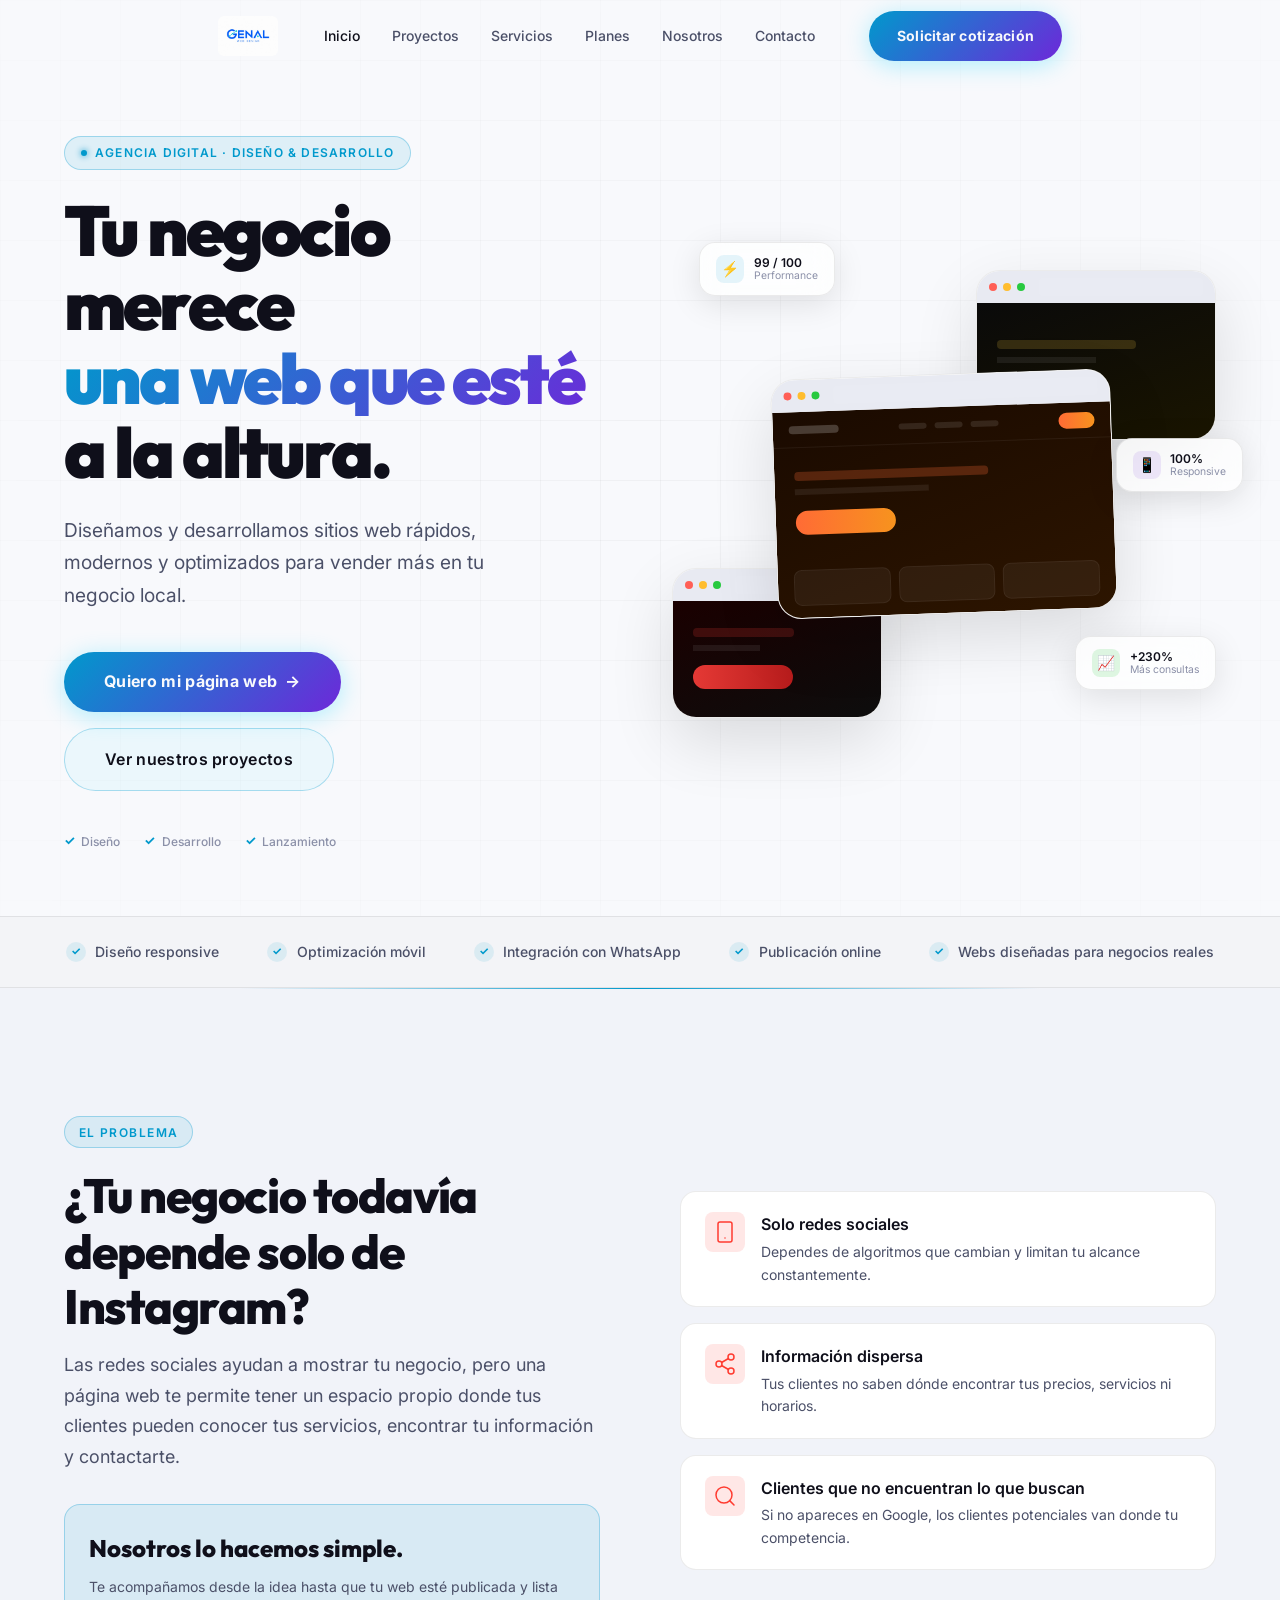
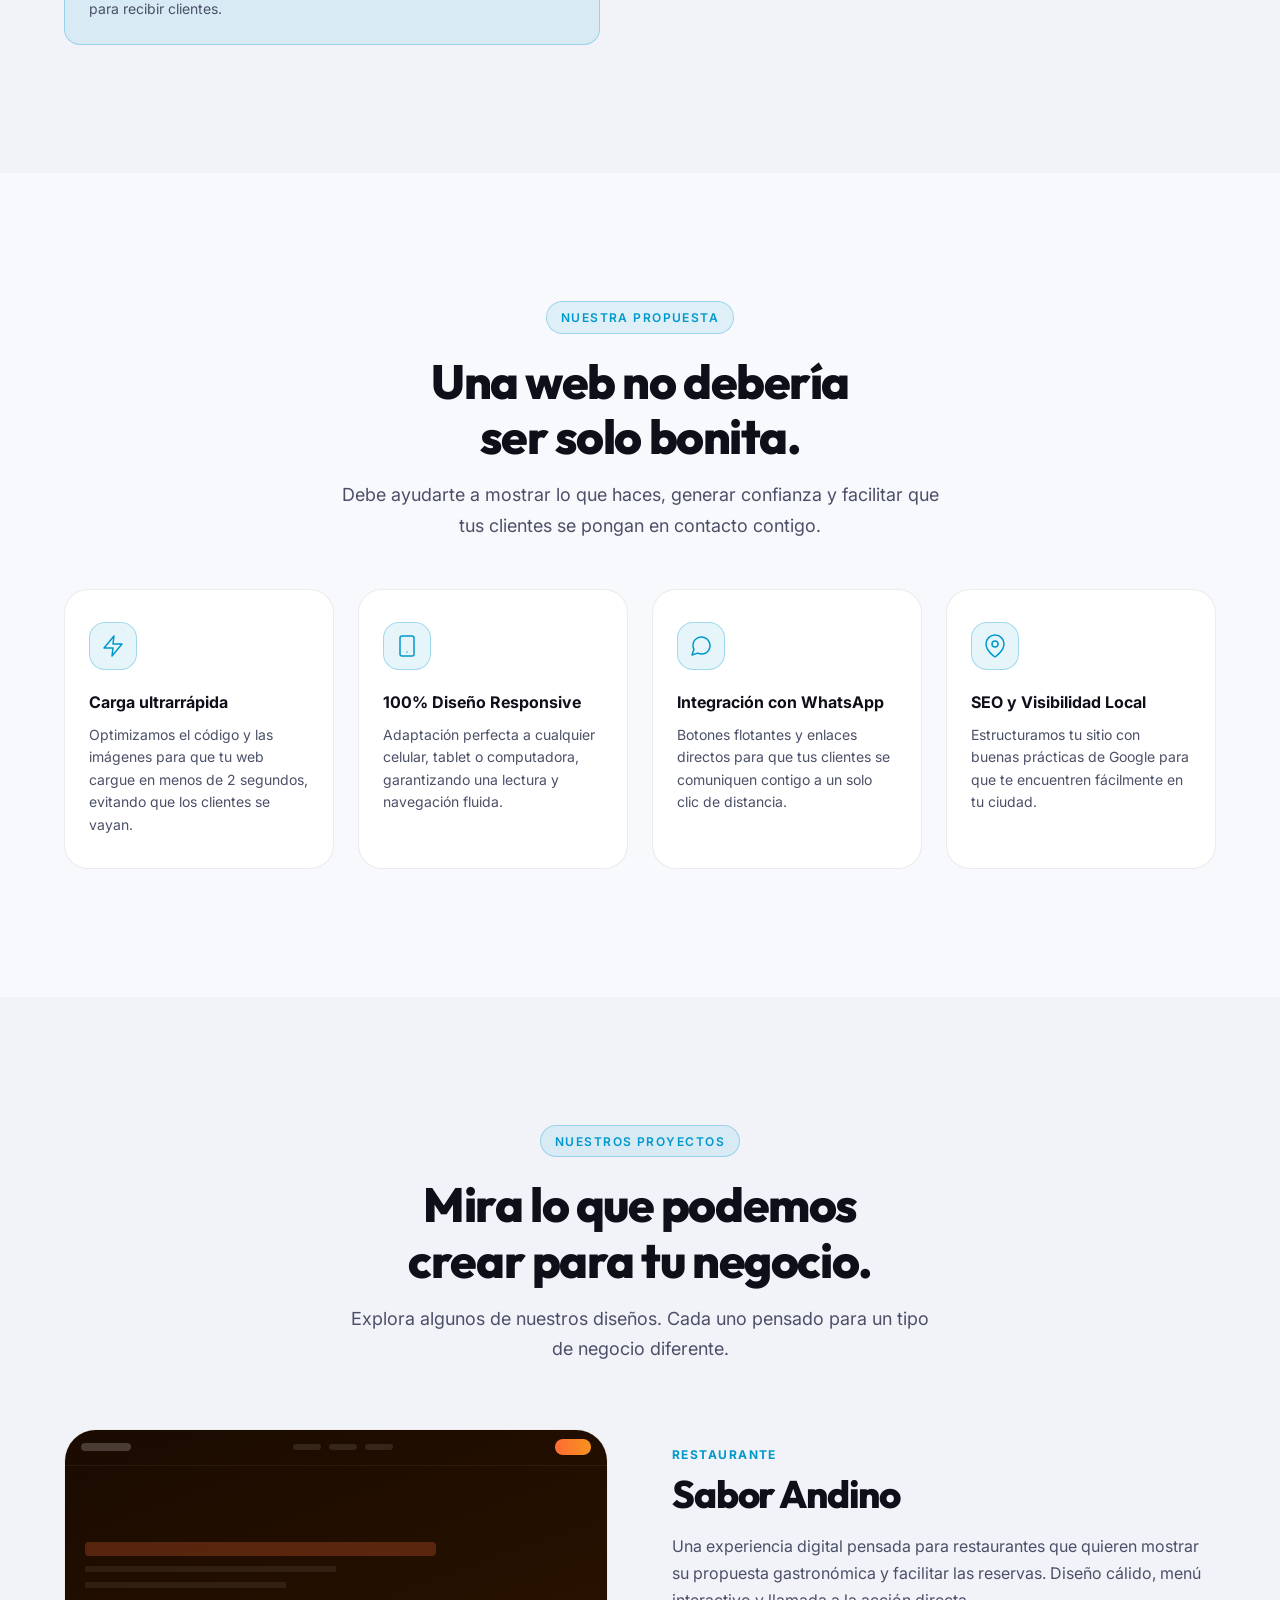
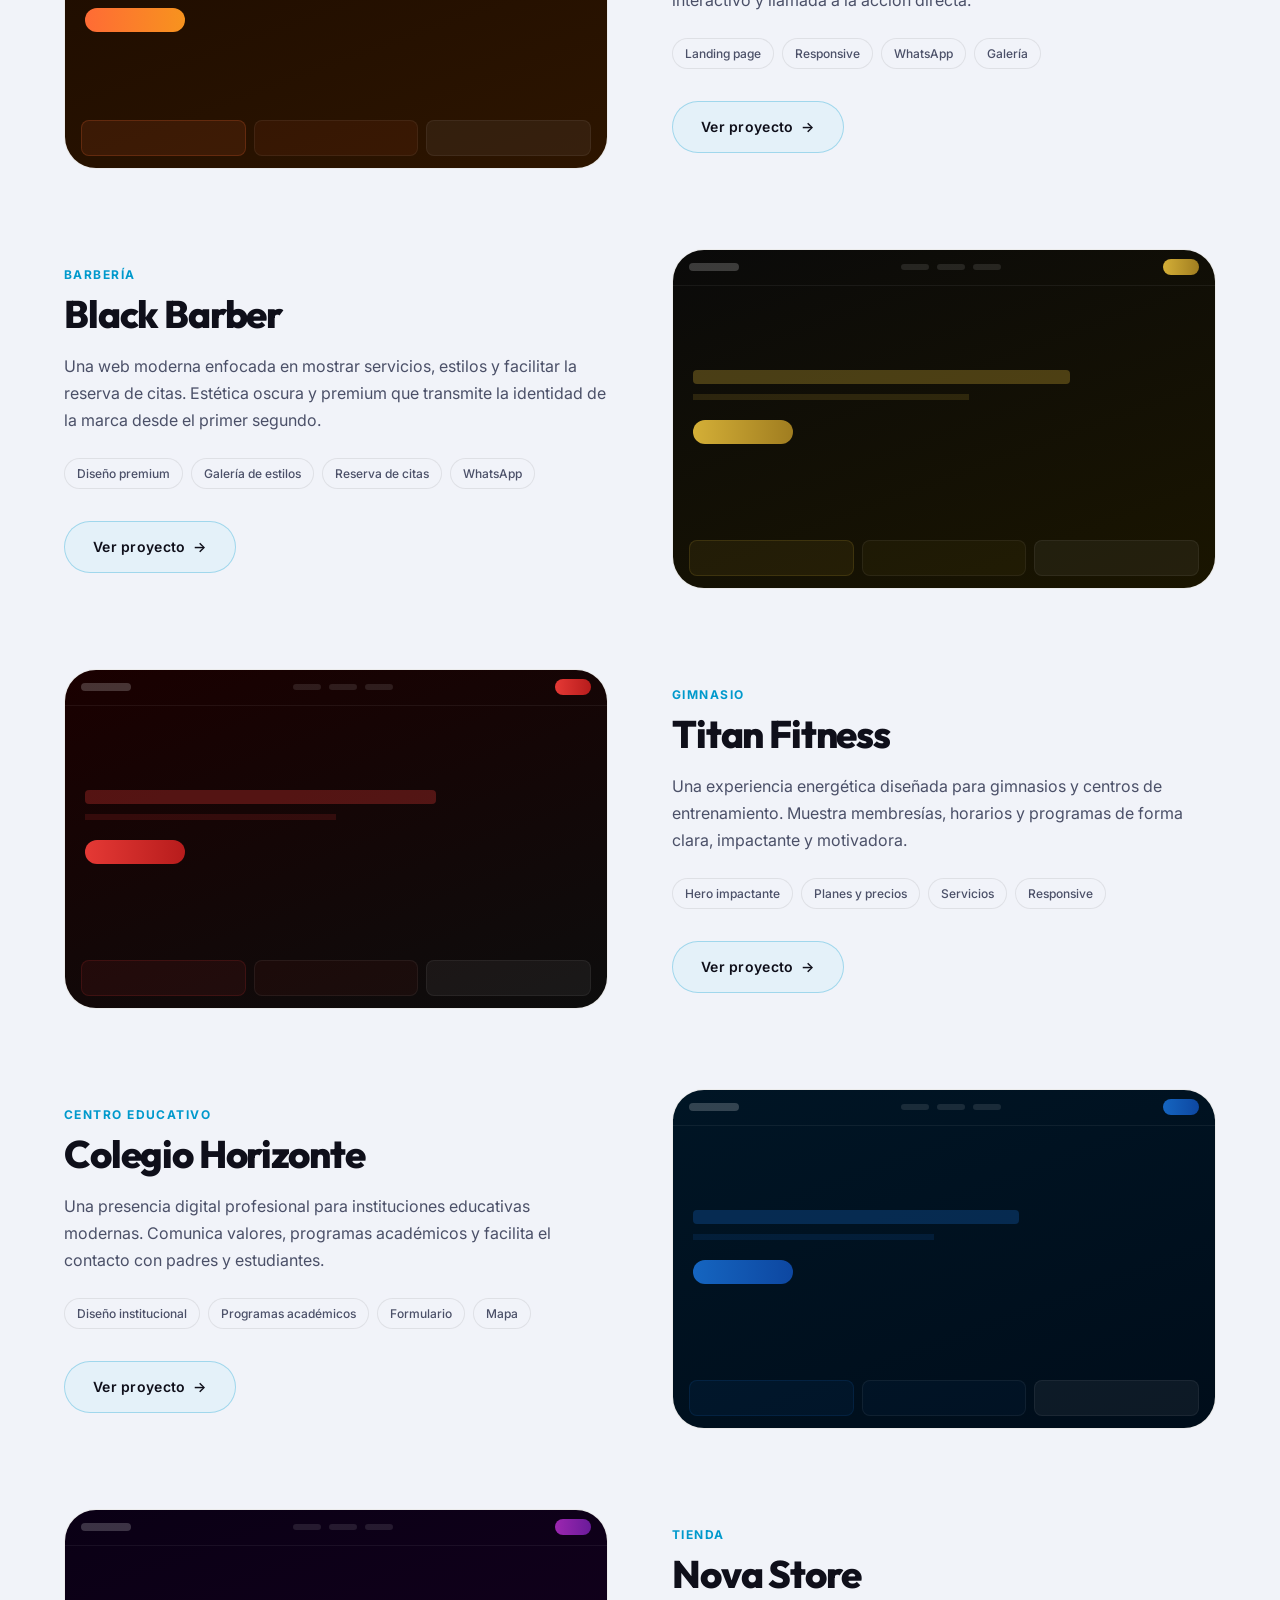
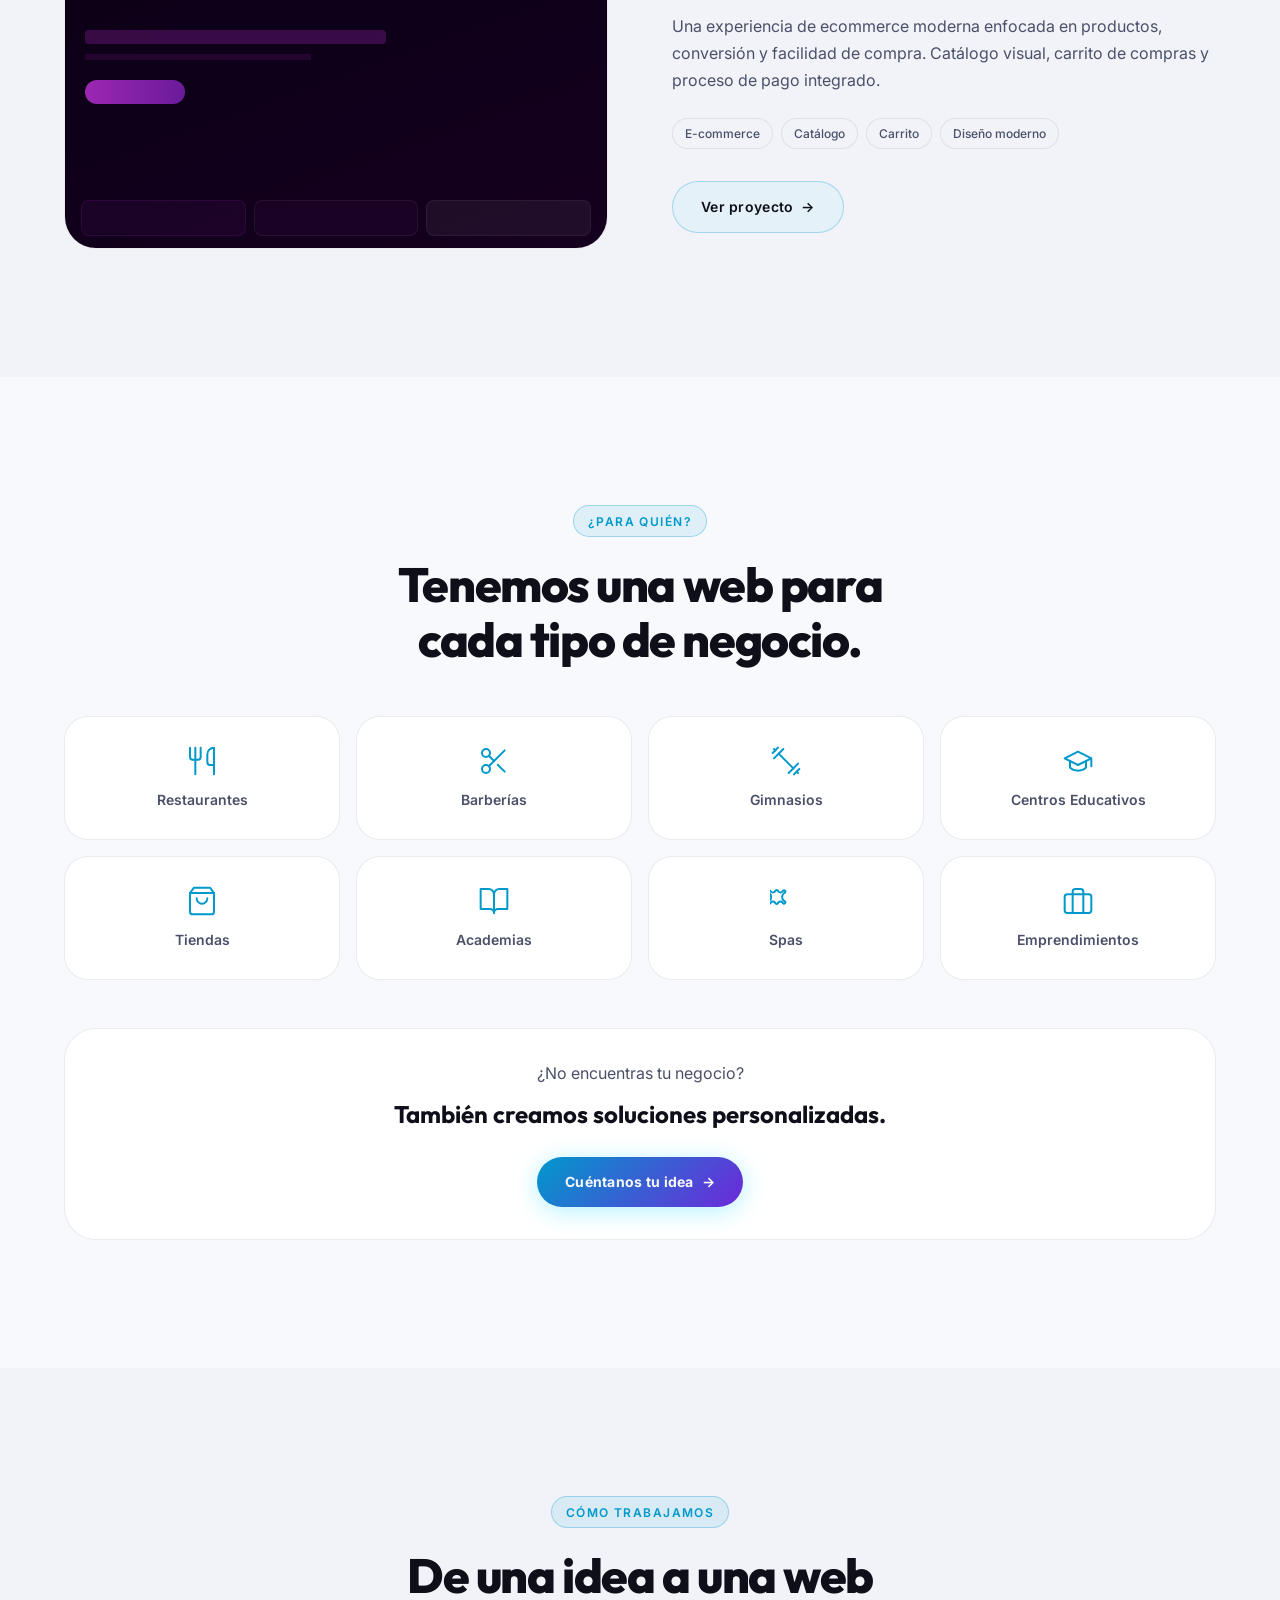
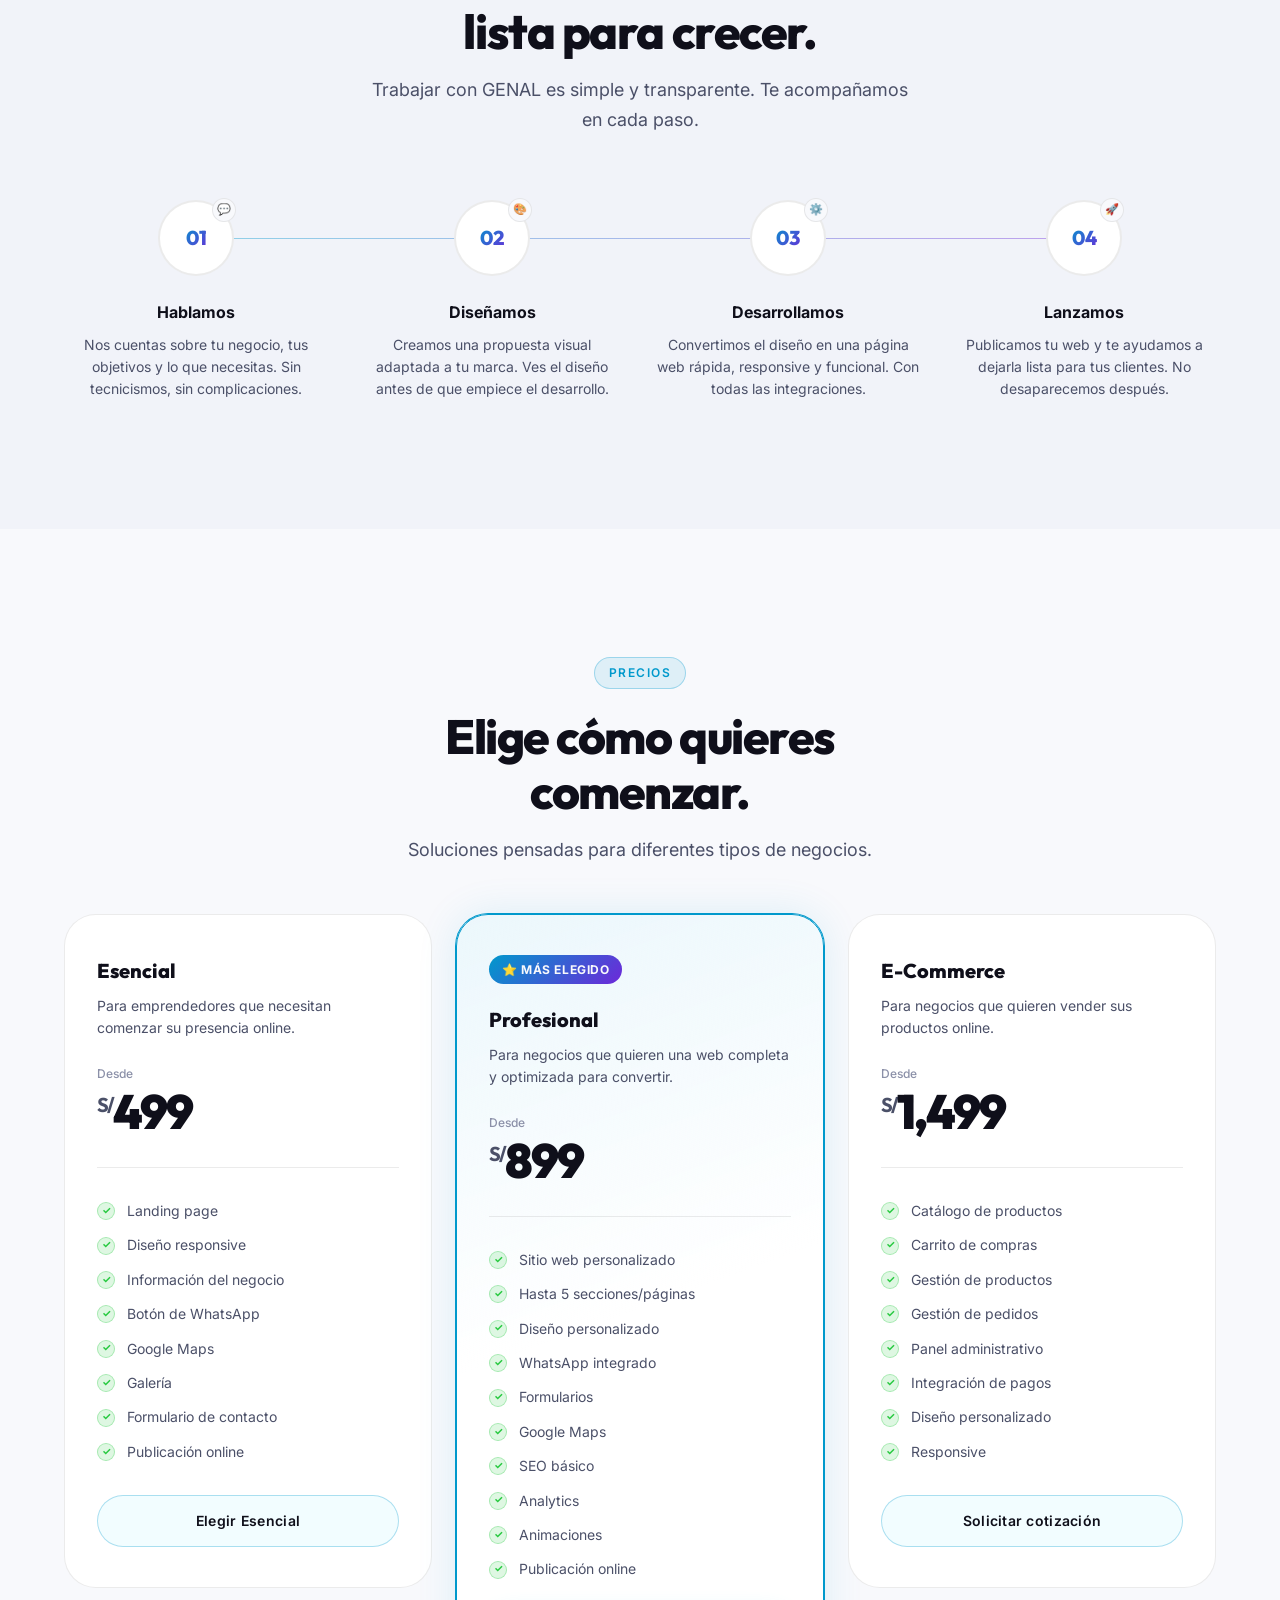
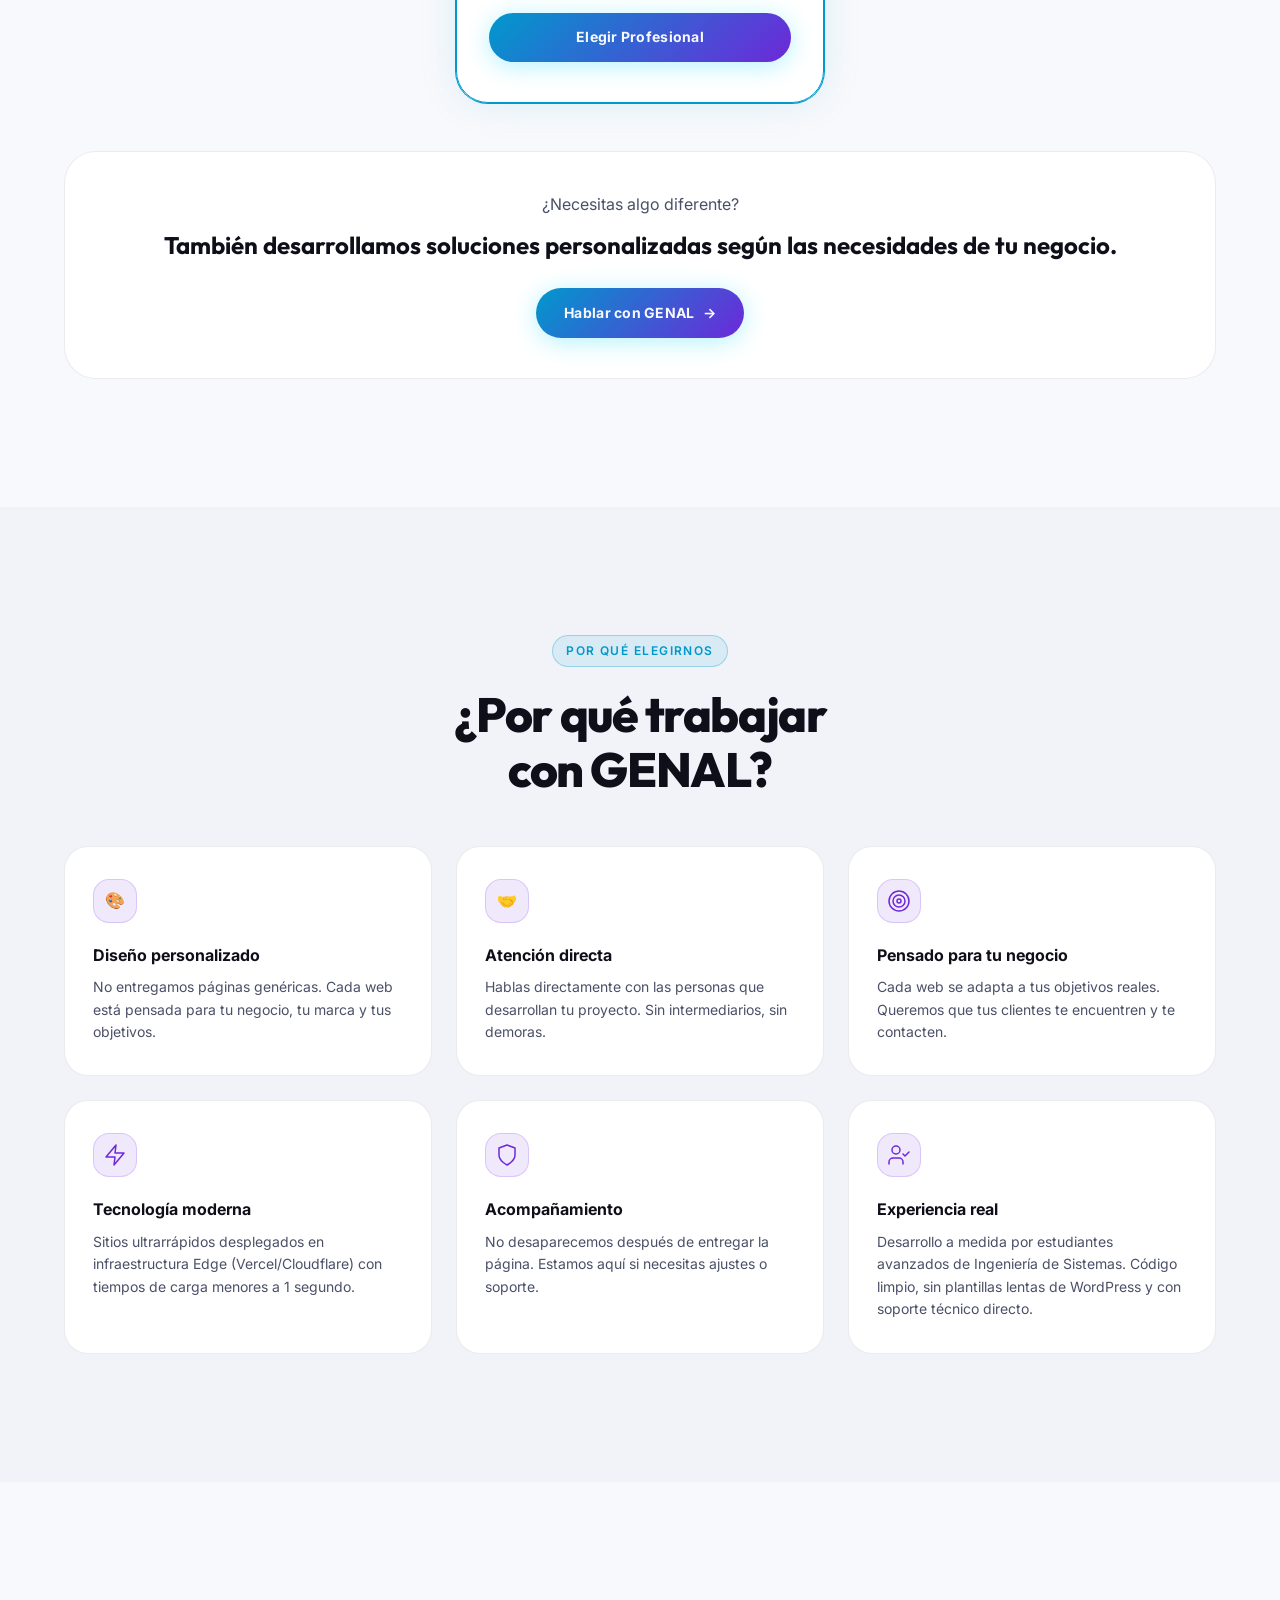
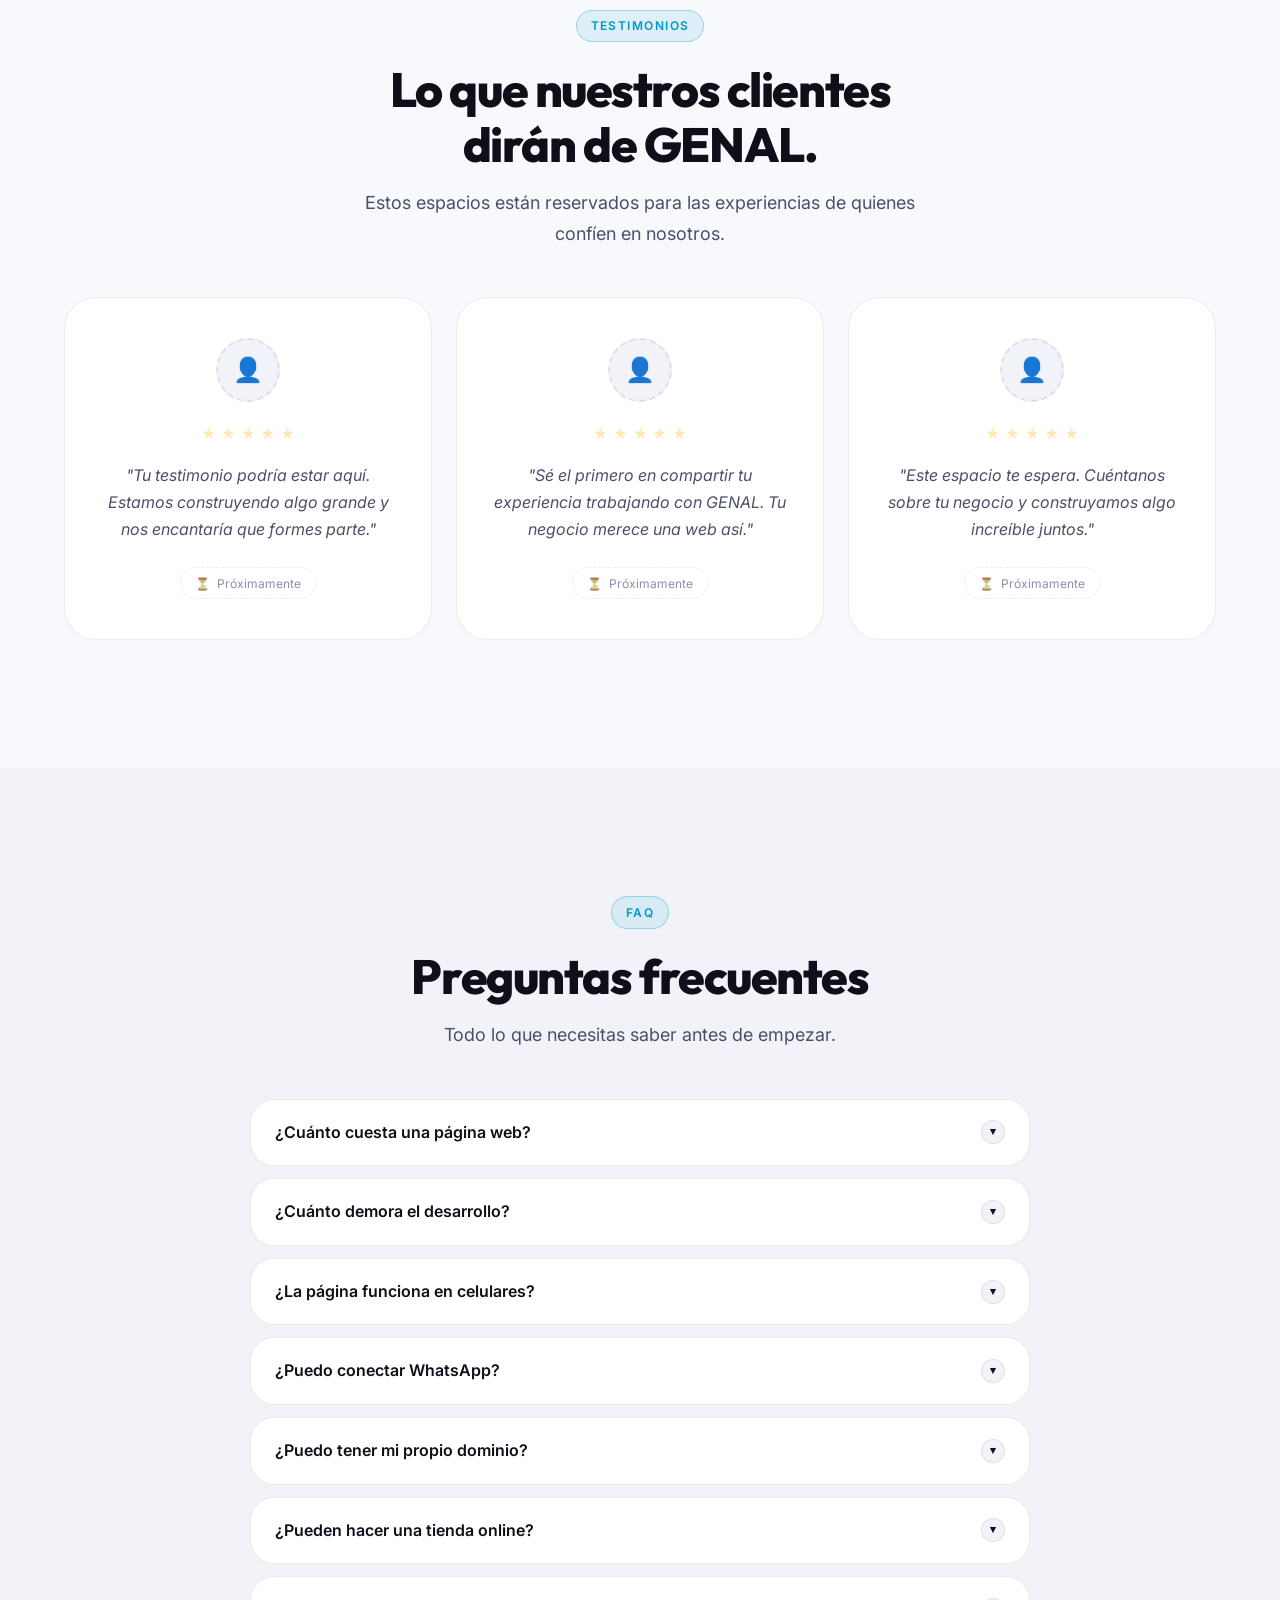
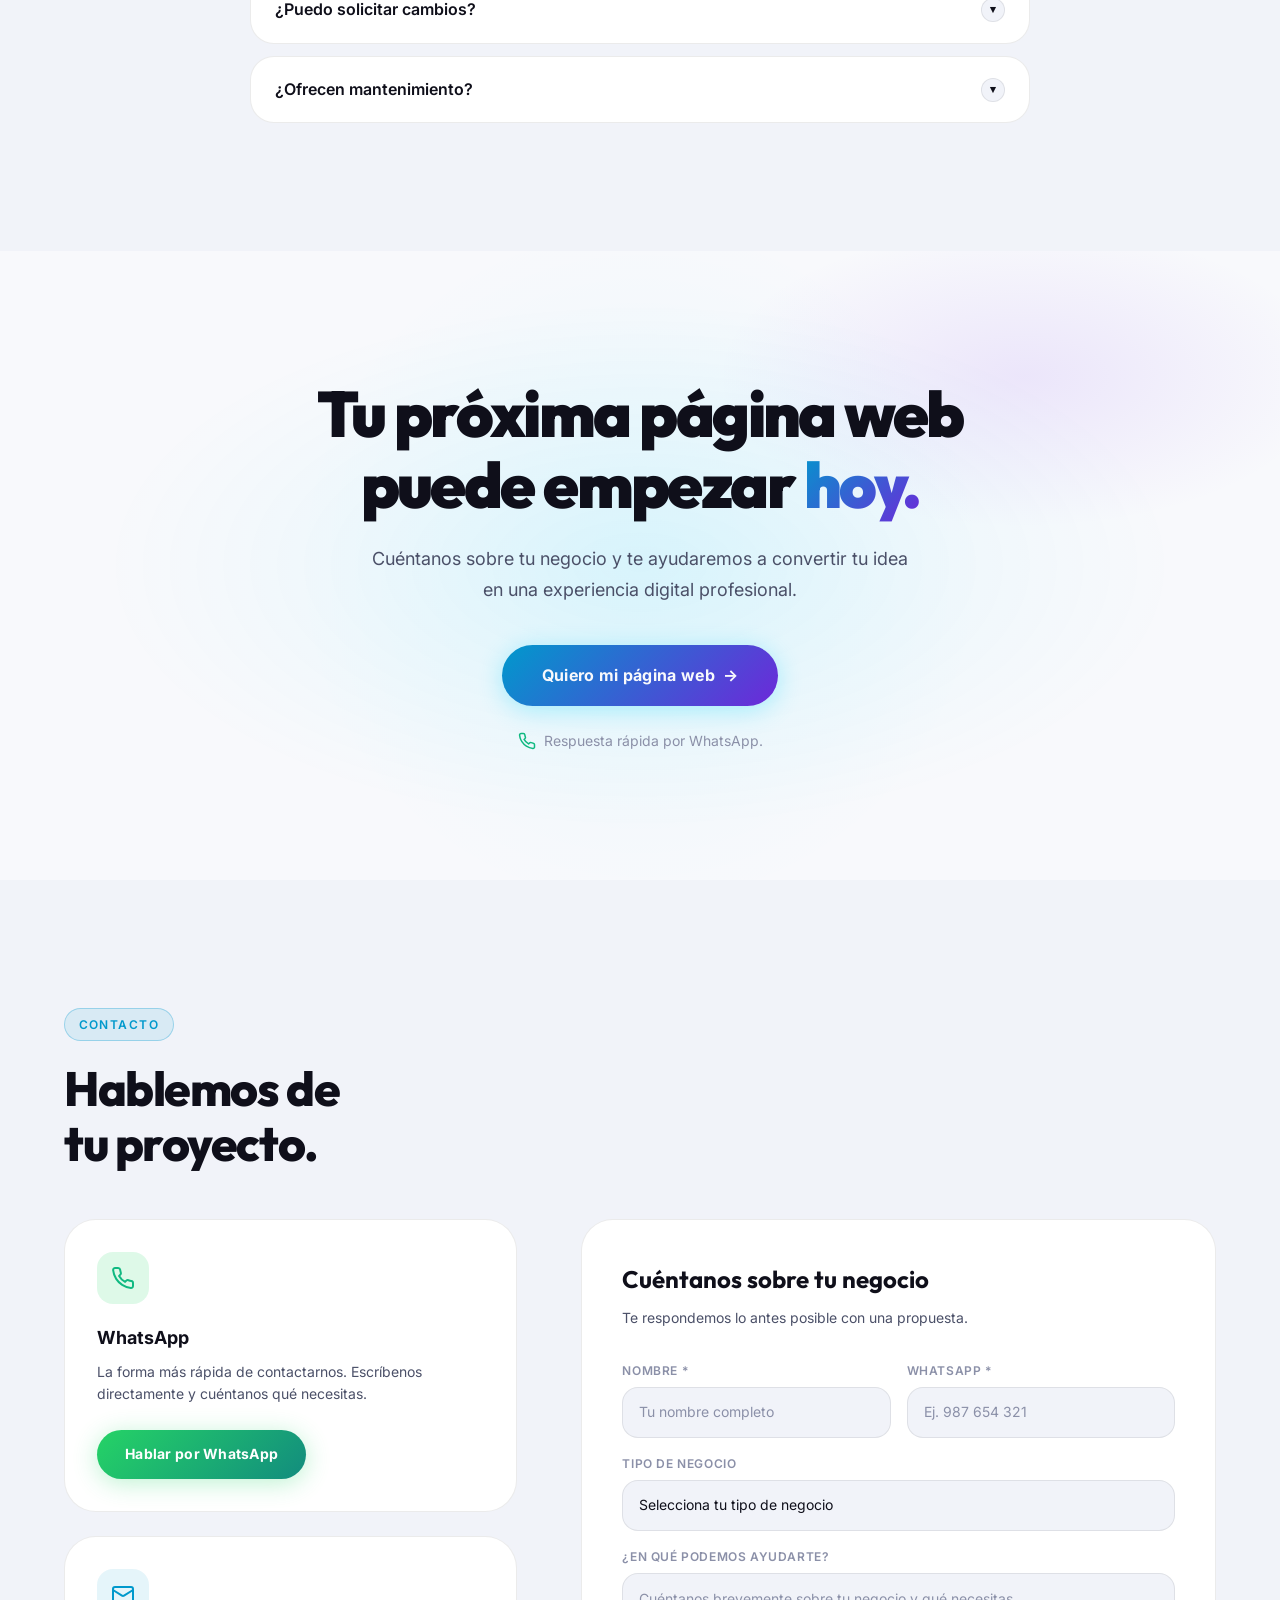
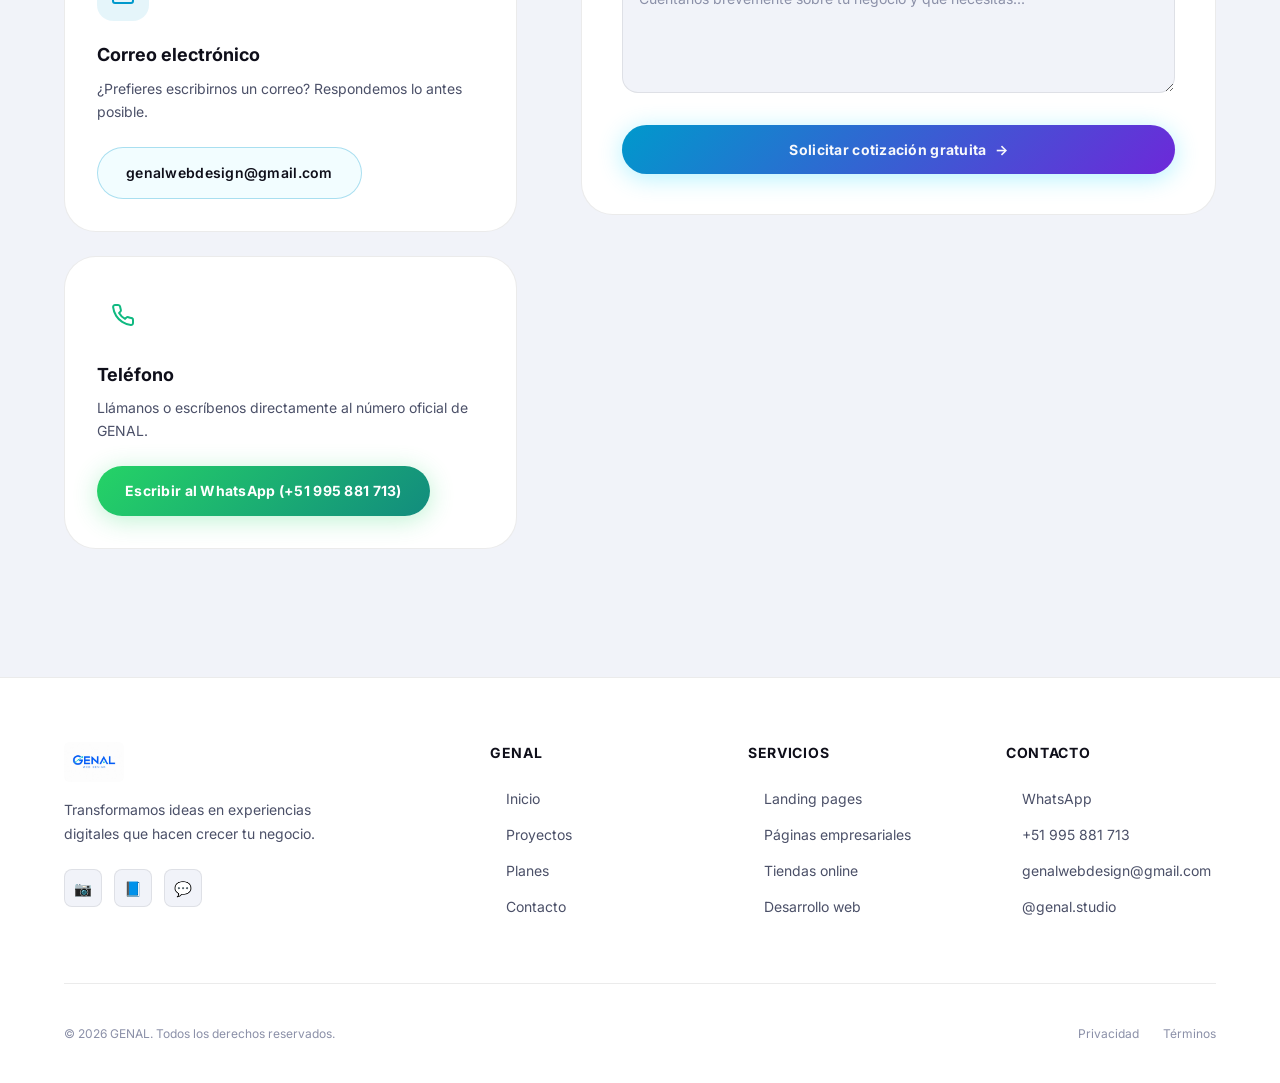
==== index.html @ a48de135 "refactor(ui/ux): replace emojis with svg icons, optimize conversion form and humanize agency copy" ====
<!DOCTYPE html>
<html lang="es">

<head>
  <meta charset="UTF-8" />
  <meta name="viewport" content="width=device-width, initial-scale=1.0" />

  <!-- SEO -->
  <title>GENAL — Páginas web modernas para negocios</title>
  <meta name="description"
    content="En GENAL creamos páginas web modernas, rápidas y profesionales para negocios, emprendimientos y empresas. Diseño • Desarrollo • Lanzamiento." />
  <meta name="keywords"
    content="páginas web, diseño web, desarrollo web, agencia digital, landing page, tienda online, Peru, GENAL" />
  <meta name="author" content="GENAL Studio" />
  <meta name="robots" content="index, follow" />

  <!-- Open Graph -->
  <meta property="og:type" content="website" />
  <meta property="og:url" content="https://genal.studio" />
  <meta property="og:title" content="GENAL — Páginas web modernas para negocios" />
  <meta property="og:description"
    content="En GENAL creamos páginas web modernas, rápidas y profesionales para negocios, emprendimientos y empresas." />
  <meta property="og:site_name" content="GENAL Studio" />

  <!-- Twitter Card -->
  <meta name="twitter:card" content="summary_large_image" />
  <meta name="twitter:title" content="GENAL — Páginas web modernas para negocios" />
  <meta name="twitter:description" content="Creamos páginas web modernas, rápidas y profesionales para negocios." />

  <!-- Canonical -->
  <link rel="canonical" href="https://genal.studio" />

  <!-- Favicon placeholder -->
  <link rel="icon" type="image/svg+xml"
    href="data:image/svg+xml,<svg xmlns='http://www.w3.org/2000/svg' viewBox='0 0 32 32'><rect width='32' height='32' rx='8' fill='%2300D4FF'/><text x='50%25' y='50%25' dominant-baseline='central' text-anchor='middle' font-family='system-ui' font-weight='900' font-size='18' fill='%2308080E'>G</text></svg>" />

  <!-- Preconnect Fonts -->
  <link rel="preconnect" href="https://fonts.googleapis.com" />
  <link rel="preconnect" href="https://fonts.gstatic.com" crossorigin />
  <link
    href="https://fonts.googleapis.com/css2?family=Inter:wght@300;400;500;600;700;800;900&family=Outfit:wght@300;400;500;600;700;800;900&display=swap"
    rel="stylesheet" />

  <link rel="stylesheet" href="styles.css" />
</head>

<body>

  <!-- ═══════════════════════════════════════════════════════════
     NAVBAR
════════════════════════════════════════════════════════════ -->
  <header>
    <nav class="navbar" id="navbar" role="navigation" aria-label="Navegación principal">
      <div class="container">
        <div class="navbar-inner">

          <!-- Logo -->
          <a href="#inicio" class="navbar-logo" aria-label="GENAL — Inicio" id="nav-logo">
            <img src="logoGENAL.jfif" alt="GENAL" class="logo-img" />
          </a>

          <!-- Desktop Nav -->
          <ul class="navbar-nav" role="list">
            <li><a href="#inicio" class="nav-link" id="nav-inicio">Inicio</a></li>
            <li><a href="#proyectos" class="nav-link" id="nav-proyectos">Proyectos</a></li>
            <li><a href="#servicios" class="nav-link" id="nav-servicios">Servicios</a></li>
            <li><a href="#planes" class="nav-link" id="nav-planes">Planes</a></li>
            <li><a href="#nosotros" class="nav-link" id="nav-nosotros">Nosotros</a></li>
            <li><a href="#contacto" class="nav-link" id="nav-contacto">Contacto</a></li>
          </ul>

          <!-- Desktop CTA -->
          <a href="https://wa.me/51995881713?text=Hola%20GENAL%2C%20estoy%20interesado%20en%20crear%20una%20p%C3%A1gina%20web%20para%20mi%20negocio."
            class="btn btn-primary navbar-cta" id="nav-cta" target="_blank" rel="noopener noreferrer"
            aria-label="Solicitar cotización por WhatsApp">
            Solicitar cotización
          </a>

          <!-- Hamburger -->
          <button class="hamburger" id="hamburger" aria-label="Abrir menú" aria-expanded="false"
            aria-controls="mobile-menu">
            <span></span>
            <span></span>
            <span></span>
          </button>

        </div>
      </div>
    </nav>

    <!-- Mobile Menu -->
    <div class="mobile-menu" id="mobile-menu" role="menu" aria-label="Menú móvil">
      <a href="#inicio" class="nav-link" role="menuitem" id="m-inicio">Inicio</a>
      <a href="#proyectos" class="nav-link" role="menuitem" id="m-proyectos">Proyectos</a>
      <a href="#servicios" class="nav-link" role="menuitem" id="m-servicios">Servicios</a>
      <a href="#planes" class="nav-link" role="menuitem" id="m-planes">Planes</a>
      <a href="#nosotros" class="nav-link" role="menuitem" id="m-nosotros">Nosotros</a>
      <a href="#contacto" class="nav-link" role="menuitem" id="m-contacto">Contacto</a>
      <a href="https://wa.me/51995881713?text=Hola%20GENAL%2C%20estoy%20interesado%20en%20crear%20una%20p%C3%A1gina%20web%20para%20mi%20negocio."
        class="btn btn-primary" id="m-cta" target="_blank" rel="noopener noreferrer">
        Solicitar cotización
      </a>
    </div>
  </header>

  <main>

    <!-- ═══════════════════════════════════════════════════════════
     HERO
════════════════════════════════════════════════════════════ -->
    <section class="hero" id="inicio" aria-label="Sección principal">

      <!-- Background elements -->
      <div class="hero-bg" aria-hidden="true">
        <div class="hero-grid"></div>
      </div>

      <div class="container">
        <div class="hero-inner">

          <!-- Content -->
          <div class="hero-content">

            <div class="hero-badge reveal" aria-label="Agencia digital">
              <span class="hero-badge-dot" aria-hidden="true"></span>
              Agencia Digital · Diseño & Desarrollo
            </div>

            <h1 class="hero-title display-text reveal reveal-delay-1">
              Tu negocio merece
              <span class="line-accent text-gradient">una web que esté</span>
              a la altura.
            </h1>

            <p class="hero-subtitle reveal reveal-delay-2">
              Diseñamos y desarrollamos sitios web rápidos, modernos y optimizados para vender más en tu negocio local.
            </p>

            <div class="hero-ctas reveal reveal-delay-3">
              <a href="https://wa.me/51995881713?text=Hola%20GENAL%2C%20estoy%20interesado%20en%20crear%20una%20p%C3%A1gina%20web%20para%20mi%20negocio."
                class="btn btn-primary btn-lg" id="hero-cta-primary" target="_blank" rel="noopener noreferrer"
                aria-label="Quiero mi página web — WhatsApp">
                Quiero mi página web <span class="btn-icon" aria-hidden="true">→</span>
              </a>
              <a href="#proyectos" class="btn btn-outline btn-lg" id="hero-cta-secondary">
                Ver nuestros proyectos
              </a>
            </div>

            <div class="hero-features reveal reveal-delay-4" aria-label="Características">
              <span class="hero-feature"><span class="check" aria-hidden="true">✓</span> Diseño</span>
              <span class="hero-feature"><span class="check" aria-hidden="true">✓</span> Desarrollo</span>
              <span class="hero-feature"><span class="check" aria-hidden="true">✓</span> Lanzamiento</span>
            </div>

          </div>

          <!-- Visual -->
          <div class="hero-visual reveal reveal-delay-2" aria-hidden="true">
            <div class="hero-mockup-scene">

              <!-- Main browser mockup -->
              <div class="mockup-card mockup-main">
                <div class="mockup-browser-bar">
                  <span class="mockup-dot"></span>
                  <span class="mockup-dot"></span>
                  <span class="mockup-dot"></span>
                  <div class="mockup-url-bar"></div>
                </div>
                <div class="mockup-content">
                  <div class="screen-inner screen-restaurante" style="height:100%">
                    <div class="screen-nav-block">
                      <div class="sn-logo"></div>
                      <div class="sn-links">
                        <div class="sn-link"></div>
                        <div class="sn-link"></div>
                        <div class="sn-link"></div>
                      </div>
                      <div class="sn-btn"></div>
                    </div>
                    <div class="screen-hero-block">
                      <div class="sh-line" style="width:65%"></div>
                      <div class="sh-line-sm" style="width:45%"></div>
                      <div class="sh-btn screen-restaurante" style="margin-top:8px"></div>
                    </div>
                    <div class="screen-bottom-block">
                      <div class="sb-card"></div>
                      <div class="sb-card"></div>
                      <div class="sb-card"></div>
                    </div>
                  </div>
                </div>
              </div>

              <!-- Secondary mockup — Barberia -->
              <div class="mockup-card mockup-secondary">
                <div class="mockup-browser-bar">
                  <span class="mockup-dot"></span>
                  <span class="mockup-dot"></span>
                  <span class="mockup-dot"></span>
                  <div class="mockup-url-bar"></div>
                </div>
                <div class="mockup-content">
                  <div class="screen-inner screen-barberia" style="height:100%">
                    <div class="screen-hero-block">
                      <div class="sh-line screen-barberia" style="width:70%"></div>
                      <div class="sh-line-sm" style="width:50%"></div>
                      <div class="sh-btn screen-barberia" style="margin-top:6px"></div>
                    </div>
                  </div>
                </div>
              </div>

              <!-- Tertiary mockup — Gimnasio -->
              <div class="mockup-card mockup-tertiary">
                <div class="mockup-browser-bar">
                  <span class="mockup-dot"></span>
                  <span class="mockup-dot"></span>
                  <span class="mockup-dot"></span>
                  <div class="mockup-url-bar"></div>
                </div>
                <div class="mockup-content">
                  <div class="screen-inner screen-gimnasio" style="height:100%">
                    <div class="screen-hero-block">
                      <div class="sh-line screen-gimnasio" style="width:60%"></div>
                      <div class="sh-line-sm" style="width:40%"></div>
                      <div class="sh-btn screen-gimnasio" style="margin-top:6px"></div>
                    </div>
                  </div>
                </div>
              </div>

              <!-- Floating stat cards -->
              <div class="stat-card stat-card-1">
                <div class="stat-icon cyan" aria-hidden="true">⚡</div>
                <div>
                  <div class="stat-value">99 / 100</div>
                  <div class="stat-label">Performance</div>
                </div>
              </div>

              <div class="stat-card stat-card-2">
                <div class="stat-icon green" aria-hidden="true">📈</div>
                <div>
                  <div class="stat-value">+230%</div>
                  <div class="stat-label">Más consultas</div>
                </div>
              </div>

              <div class="stat-card stat-card-3">
                <div class="stat-icon violet" aria-hidden="true">📱</div>
                <div>
                  <div class="stat-value">100%</div>
                  <div class="stat-label">Responsive</div>
                </div>
              </div>

            </div>
          </div>

        </div>
      </div>
    </section>

    <!-- ─── Trust Bar ──────────────────────────────────────────── -->
    <div class="trust-bar" aria-label="Características incluidas">
      <div class="container">
        <div class="trust-bar-inner">
          <div class="trust-item reveal">
            <div class="trust-check" aria-hidden="true">✓</div>
            Diseño responsive
          </div>
          <div class="trust-item reveal reveal-delay-1">
            <div class="trust-check" aria-hidden="true">✓</div>
            Optimización móvil
          </div>
          <div class="trust-item reveal reveal-delay-2">
            <div class="trust-check" aria-hidden="true">✓</div>
            Integración con WhatsApp
          </div>
          <div class="trust-item reveal reveal-delay-3">
            <div class="trust-check" aria-hidden="true">✓</div>
            Publicación online
          </div>
          <div class="trust-item reveal reveal-delay-4">
            <div class="trust-check" aria-hidden="true">✓</div>
            Webs diseñadas para negocios reales
          </div>
        </div>
      </div>
    </div>

    <!-- ═══════════════════════════════════════════════════════════
     PROBLEMA
════════════════════════════════════════════════════════════ -->
    <section class="problem-section section" id="problema" aria-labelledby="problem-title">
      <div class="container">
        <div class="problem-inner">

          <div class="problem-content">
            <div class="section-label reveal">El problema</div>
            <h2 class="section-title display-text reveal reveal-delay-1" id="problem-title">
              ¿Tu negocio todavía depende solo de Instagram?
            </h2>
            <p class="section-subtitle reveal reveal-delay-2">
              Las redes sociales ayudan a mostrar tu negocio, pero una página web te permite tener un espacio propio
              donde tus clientes pueden conocer tus servicios, encontrar tu información y contactarte.
            </p>

            <div class="solution-intro reveal reveal-delay-3" style="margin-top:2rem">
              <h3>Nosotros lo hacemos simple.</h3>
              <p>Te acompañamos desde la idea hasta que tu web esté publicada y lista para recibir clientes.</p>
            </div>
          </div>

          <div class="problem-cards">
            <div class="problem-card reveal">
              <div class="problem-icon" aria-hidden="true"><svg width="24" height="24" viewBox="0 0 24 24" fill="none" stroke="currentColor" stroke-width="1.5" stroke-linecap="round" stroke-linejoin="round"><rect x="5" y="2" width="14" height="20" rx="2" ry="2"></rect><line x1="12" y1="18" x2="12.01" y2="18"></line></svg></div>
              <div class="problem-text">
                <h4>Solo redes sociales</h4>
                <p>Dependes de algoritmos que cambian y limitan tu alcance constantemente.</p>
              </div>
            </div>
            <div class="problem-card reveal reveal-delay-1">
              <div class="problem-icon" aria-hidden="true"><svg width="24" height="24" viewBox="0 0 24 24" fill="none" stroke="currentColor" stroke-width="1.5" stroke-linecap="round" stroke-linejoin="round"><circle cx="18" cy="5" r="3"></circle><circle cx="6" cy="12" r="3"></circle><circle cx="18" cy="19" r="3"></circle><line x1="8.59" y1="13.51" x2="15.42" y2="17.49"></line><line x1="15.41" y1="6.51" x2="8.59" y2="10.49"></line></svg></div>
              <div class="problem-text">
                <h4>Información dispersa</h4>
                <p>Tus clientes no saben dónde encontrar tus precios, servicios ni horarios.</p>
              </div>
            </div>
            <div class="problem-card reveal reveal-delay-2">
              <div class="problem-icon" aria-hidden="true"><svg width="24" height="24" viewBox="0 0 24 24" fill="none" stroke="currentColor" stroke-width="1.5" stroke-linecap="round" stroke-linejoin="round"><circle cx="11" cy="11" r="8"></circle><line x1="21" y1="21" x2="16.65" y2="16.65"></line></svg></div>
              <div class="problem-text">
                <h4>Clientes que no encuentran lo que buscan</h4>
                <p>Si no apareces en Google, los clientes potenciales van donde tu competencia.</p>
              </div>
            </div>
          </div>

        </div>
      </div>
    </section>

    <!-- ═══════════════════════════════════════════════════════════
     PROPUESTA DE VALOR
════════════════════════════════════════════════════════════ -->
    <section class="section" id="servicios" aria-labelledby="value-title">
      <div class="container">

        <div class="reveal" style="text-align:center; max-width:640px; margin:0 auto 1rem">
          <div class="section-label">Nuestra propuesta</div>
          <h2 class="section-title display-text" id="value-title">
            Una web no debería<br>ser solo bonita.
          </h2>
          <p class="section-subtitle" style="margin:0 auto">
            Debe ayudarte a mostrar lo que haces, generar confianza y facilitar que tus clientes se pongan en contacto
            contigo.
          </p>
        </div>

        <div class="value-grid">

          <div class="value-card reveal">
            <div class="value-icon" aria-hidden="true">
              <svg width="24" height="24" viewBox="0 0 24 24" fill="none" stroke="currentColor" stroke-width="1.5" stroke-linecap="round" stroke-linejoin="round"><path d="M13 2L3 14h9l-1 8 10-12h-9l1-8z"></path></svg>
            </div>
            <h3>Carga ultrarrápida</h3>
            <p>Optimizamos el código y las imágenes para que tu web cargue en menos de 2 segundos, evitando que los clientes se vayan.</p>
          </div>

          <div class="value-card reveal reveal-delay-1">
            <div class="value-icon" aria-hidden="true">
              <svg width="24" height="24" viewBox="0 0 24 24" fill="none" stroke="currentColor" stroke-width="1.5" stroke-linecap="round" stroke-linejoin="round"><rect x="5" y="2" width="14" height="20" rx="2" ry="2"></rect><line x1="12" y1="18" x2="12.01" y2="18"></line></svg>
            </div>
            <h3>100% Diseño Responsive</h3>
            <p>Adaptación perfecta a cualquier celular, tablet o computadora, garantizando una lectura y navegación fluida.</p>
          </div>

          <div class="value-card reveal reveal-delay-2">
            <div class="value-icon" aria-hidden="true">
              <svg width="24" height="24" viewBox="0 0 24 24" fill="none" stroke="currentColor" stroke-width="1.5" stroke-linecap="round" stroke-linejoin="round"><path d="M21 11.5a8.38 8.38 0 0 1-.9 3.8 8.5 8.5 0 0 1-7.6 4.7 8.38 8.38 0 0 1-3.8-.9L3 21l1.9-5.7a8.38 8.38 0 0 1-.9-3.8 8.5 8.5 0 0 1 4.7-7.6 8.38 8.38 0 0 1 3.8-.9h.5a8.48 8.48 0 0 1 8 8v.5z"></path></svg>
            </div>
            <h3>Integración con WhatsApp</h3>
            <p>Botones flotantes y enlaces directos para que tus clientes se comuniquen contigo a un solo clic de distancia.</p>
          </div>

          <div class="value-card reveal reveal-delay-3">
            <div class="value-icon" aria-hidden="true">
              <svg width="24" height="24" viewBox="0 0 24 24" fill="none" stroke="currentColor" stroke-width="1.5" stroke-linecap="round" stroke-linejoin="round"><path d="M21 10c0 7-9 13-9 13s-9-6-9-13a9 9 0 0 1 18 0z"></path><circle cx="12" cy="10" r="3"></circle></svg>
            </div>
            <h3>SEO y Visibilidad Local</h3>
            <p>Estructuramos tu sitio con buenas prácticas de Google para que te encuentren fácilmente en tu ciudad.</p>
          </div>

        </div>
      </div>
    </section>

    <!-- ═══════════════════════════════════════════════════════════
     PROYECTOS
════════════════════════════════════════════════════════════ -->
    <section class="projects-section section" id="proyectos" aria-labelledby="projects-title">
      <div class="container">

        <div style="text-align:center; max-width:640px; margin:0 auto">
          <div class="section-label reveal">Nuestros proyectos</div>
          <h2 class="section-title display-text reveal reveal-delay-1" id="projects-title">
            Mira lo que podemos<br>crear para tu negocio.
          </h2>
          <p class="section-subtitle reveal reveal-delay-2" style="margin:0 auto">
            Explora algunos de nuestros diseños. Cada uno pensado para un tipo de negocio diferente.
          </p>
        </div>

        <div class="projects-list">

          <!-- PROYECTO 1: Restaurante -->
          <article class="project-item reveal" aria-labelledby="proj-title-1">
            <div class="project-visual">
              <a href="/demos/restaurante" target="_blank" rel="noopener"
                aria-label="Ver proyecto Sabor Andino">
                <div class="project-visual-inner">
                  <div class="project-screen screen-restaurante" style="height:100%">
                    <div class="screen-inner" style="height:100%">
                      <div class="screen-nav-block">
                        <div class="sn-logo"></div>
                        <div class="sn-links">
                          <div class="sn-link"></div>
                          <div class="sn-link"></div>
                          <div class="sn-link"></div>
                        </div>
                        <div class="sn-btn"></div>
                      </div>
                      <div class="screen-hero-block" style="flex:1; gap:10px">
                        <div class="sh-line" style="width:70%;height:14px"></div>
                        <div class="sh-line-sm" style="width:50%"></div>
                        <div class="sh-line-sm" style="width:40%"></div>
                        <div class="sh-btn" style="margin-top:10px;background:linear-gradient(90deg,#FF6B35,#F7931E)">
                        </div>
                      </div>
                      <div class="screen-bottom-block">
                        <div class="sb-card" style="background:rgba(255,107,53,0.1);border-color:rgba(255,107,53,0.2)">
                        </div>
                        <div class="sb-card" style="background:rgba(255,107,53,0.07)"></div>
                        <div class="sb-card"></div>
                      </div>
                    </div>
                  </div>
                </div>
                <div class="project-overlay" aria-hidden="true">
                  <div class="project-overlay-btn">Ver proyecto →</div>
                </div>
              </a>
            </div>

            <div class="project-info">
              <div class="project-category">Restaurante</div>
              <h3 id="proj-title-1">Sabor Andino</h3>
              <p class="project-description">
                Una experiencia digital pensada para restaurantes que quieren mostrar su propuesta gastronómica y
                facilitar las reservas. Diseño cálido, menú interactivo y llamada a la acción directa.
              </p>
              <div class="project-tags">
                <span class="tag">Landing page</span>
                <span class="tag">Responsive</span>
                <span class="tag">WhatsApp</span>
                <span class="tag">Galería</span>
              </div>
              <a href="/demos/restaurante" class="btn btn-outline" target="_blank" rel="noopener"
                id="btn-restaurante">
                Ver proyecto <span class="btn-icon" aria-hidden="true">→</span>
              </a>
            </div>
          </article>

          <!-- PROYECTO 2: Barbería -->
          <article class="project-item reverse reveal" aria-labelledby="proj-title-2">
            <div class="project-visual">
              <a href="/demos/barberia" target="_blank" rel="noopener" aria-label="Ver proyecto Black Barber">
                <div class="project-visual-inner">
                  <div class="project-screen screen-barberia" style="height:100%">
                    <div class="screen-inner" style="height:100%">
                      <div class="screen-nav-block">
                        <div class="sn-logo"></div>
                        <div class="sn-links">
                          <div class="sn-link"></div>
                          <div class="sn-link"></div>
                          <div class="sn-link"></div>
                        </div>
                        <div class="sn-btn"></div>
                      </div>
                      <div class="screen-hero-block" style="flex:1; gap:10px">
                        <div class="sh-line" style="width:75%;height:14px;background:rgba(212,175,55,0.3)"></div>
                        <div class="sh-line-sm" style="width:55%;background:rgba(212,175,55,0.15)"></div>
                        <div class="sh-btn" style="margin-top:10px;background:linear-gradient(90deg,#D4AF37,#A07D20)">
                        </div>
                      </div>
                      <div class="screen-bottom-block">
                        <div class="sb-card"
                          style="background:rgba(212,175,55,0.08);border-color:rgba(212,175,55,0.15)"></div>
                        <div class="sb-card" style="background:rgba(212,175,55,0.05)"></div>
                        <div class="sb-card"></div>
                      </div>
                    </div>
                  </div>
                </div>
                <div class="project-overlay" aria-hidden="true">
                  <div class="project-overlay-btn">Ver proyecto →</div>
                </div>
              </a>
            </div>

            <div class="project-info">
              <div class="project-category">Barbería</div>
              <h3 id="proj-title-2">Black Barber</h3>
              <p class="project-description">
                Una web moderna enfocada en mostrar servicios, estilos y facilitar la reserva de citas. Estética oscura
                y premium que transmite la identidad de la marca desde el primer segundo.
              </p>
              <div class="project-tags">
                <span class="tag">Diseño premium</span>
                <span class="tag">Galería de estilos</span>
                <span class="tag">Reserva de citas</span>
                <span class="tag">WhatsApp</span>
              </div>
              <a href="/demos/barberia" class="btn btn-outline" target="_blank" rel="noopener"
                id="btn-barberia">
                Ver proyecto <span class="btn-icon" aria-hidden="true">→</span>
              </a>
            </div>
          </article>

          <!-- PROYECTO 3: Gimnasio -->
          <article class="project-item reveal" aria-labelledby="proj-title-3">
            <div class="project-visual">
              <a href="/demos/gym" target="_blank" rel="noopener"
                aria-label="Ver proyecto Titan Fitness">
                <div class="project-visual-inner">
                  <div class="project-screen screen-gimnasio" style="height:100%">
                    <div class="screen-inner" style="height:100%">
                      <div class="screen-nav-block">
                        <div class="sn-logo"></div>
                        <div class="sn-links">
                          <div class="sn-link"></div>
                          <div class="sn-link"></div>
                          <div class="sn-link"></div>
                        </div>
                        <div class="sn-btn"></div>
                      </div>
                      <div class="screen-hero-block" style="flex:1; gap:10px">
                        <div class="sh-line" style="width:70%;height:14px;background:rgba(229,57,53,0.3)"></div>
                        <div class="sh-line-sm" style="width:50%;background:rgba(229,57,53,0.15)"></div>
                        <div class="sh-btn" style="margin-top:10px;background:linear-gradient(90deg,#E53935,#B71C1C)">
                        </div>
                      </div>
                      <div class="screen-bottom-block">
                        <div class="sb-card" style="background:rgba(229,57,53,0.08);border-color:rgba(229,57,53,0.15)">
                        </div>
                        <div class="sb-card" style="background:rgba(229,57,53,0.05)"></div>
                        <div class="sb-card"></div>
                      </div>
                    </div>
                  </div>
                </div>
                <div class="project-overlay" aria-hidden="true">
                  <div class="project-overlay-btn">Ver proyecto →</div>
                </div>
              </a>
            </div>

            <div class="project-info">
              <div class="project-category">Gimnasio</div>
              <h3 id="proj-title-3">Titan Fitness</h3>
              <p class="project-description">
                Una experiencia energética diseñada para gimnasios y centros de entrenamiento. Muestra membresías,
                horarios y programas de forma clara, impactante y motivadora.
              </p>
              <div class="project-tags">
                <span class="tag">Hero impactante</span>
                <span class="tag">Planes y precios</span>
                <span class="tag">Servicios</span>
                <span class="tag">Responsive</span>
              </div>
              <a href="/demos/gym" class="btn btn-outline" target="_blank" rel="noopener"
                id="btn-gimnasio">
                Ver proyecto <span class="btn-icon" aria-hidden="true">→</span>
              </a>
            </div>
          </article>

          <!-- PROYECTO 4: Colegio -->
          <article class="project-item reverse reveal" aria-labelledby="proj-title-4">
            <div class="project-visual">
              <a href="../ColegioHorizonte/index.html" target="_blank" rel="noopener"
                aria-label="Ver proyecto Colegio Horizonte">
                <div class="project-visual-inner">
                  <div class="project-screen screen-colegio" style="height:100%">
                    <div class="screen-inner" style="height:100%">
                      <div class="screen-nav-block">
                        <div class="sn-logo"></div>
                        <div class="sn-links">
                          <div class="sn-link"></div>
                          <div class="sn-link"></div>
                          <div class="sn-link"></div>
                        </div>
                        <div class="sn-btn"></div>
                      </div>
                      <div class="screen-hero-block" style="flex:1; gap:10px">
                        <div class="sh-line" style="width:65%;height:14px;background:rgba(21,101,192,0.3)"></div>
                        <div class="sh-line-sm" style="width:48%;background:rgba(21,101,192,0.15)"></div>
                        <div class="sh-btn" style="margin-top:10px;background:linear-gradient(90deg,#1565C0,#0D47A1)">
                        </div>
                      </div>
                      <div class="screen-bottom-block">
                        <div class="sb-card"
                          style="background:rgba(21,101,192,0.08);border-color:rgba(21,101,192,0.15)"></div>
                        <div class="sb-card" style="background:rgba(21,101,192,0.05)"></div>
                        <div class="sb-card"></div>
                      </div>
                    </div>
                  </div>
                </div>
                <div class="project-overlay" aria-hidden="true">
                  <div class="project-overlay-btn">Ver proyecto →</div>
                </div>
              </a>
            </div>

            <div class="project-info">
              <div class="project-category">Centro Educativo</div>
              <h3 id="proj-title-4">Colegio Horizonte</h3>
              <p class="project-description">
                Una presencia digital profesional para instituciones educativas modernas. Comunica valores, programas
                académicos y facilita el contacto con padres y estudiantes.
              </p>
              <div class="project-tags">
                <span class="tag">Diseño institucional</span>
                <span class="tag">Programas académicos</span>
                <span class="tag">Formulario</span>
                <span class="tag">Mapa</span>
              </div>
              <a href="../ColegioHorizonte/index.html" class="btn btn-outline" target="_blank" rel="noopener"
                id="btn-colegio">
                Ver proyecto <span class="btn-icon" aria-hidden="true">→</span>
              </a>
            </div>
          </article>

          <!-- PROYECTO 5: Tienda -->
          <article class="project-item reveal" aria-labelledby="proj-title-5">
            <div class="project-visual">
              <a href="../NOVA-STORE/nova-store.html" target="_blank" rel="noopener"
                aria-label="Ver proyecto Nova Store">
                <div class="project-visual-inner">
                  <div class="project-screen screen-tienda" style="height:100%">
                    <div class="screen-inner" style="height:100%">
                      <div class="screen-nav-block">
                        <div class="sn-logo"></div>
                        <div class="sn-links">
                          <div class="sn-link"></div>
                          <div class="sn-link"></div>
                          <div class="sn-link"></div>
                        </div>
                        <div class="sn-btn"></div>
                      </div>
                      <div class="screen-hero-block" style="flex:1; gap:10px">
                        <div class="sh-line" style="width:60%;height:14px;background:rgba(156,39,176,0.3)"></div>
                        <div class="sh-line-sm" style="width:45%;background:rgba(156,39,176,0.15)"></div>
                        <div class="sh-btn" style="margin-top:10px;background:linear-gradient(90deg,#9C27B0,#6A1B9A)">
                        </div>
                      </div>
                      <div class="screen-bottom-block">
                        <div class="sb-card"
                          style="background:rgba(156,39,176,0.08);border-color:rgba(156,39,176,0.15)"></div>
                        <div class="sb-card" style="background:rgba(156,39,176,0.05)"></div>
                        <div class="sb-card"></div>
                      </div>
                    </div>
                  </div>
                </div>
                <div class="project-overlay" aria-hidden="true">
                  <div class="project-overlay-btn">Ver proyecto →</div>
                </div>
              </a>
            </div>

            <div class="project-info">
              <div class="project-category">Tienda</div>
              <h3 id="proj-title-5">Nova Store</h3>
              <p class="project-description">
                Una experiencia de ecommerce moderna enfocada en productos, conversión y facilidad de compra. Catálogo
                visual, carrito de compras y proceso de pago integrado.
              </p>
              <div class="project-tags">
                <span class="tag">E-commerce</span>
                <span class="tag">Catálogo</span>
                <span class="tag">Carrito</span>
                <span class="tag">Diseño moderno</span>
              </div>
              <a href="../NOVA-STORE/nova-store.html" class="btn btn-outline" target="_blank" rel="noopener"
                id="btn-tienda">
                Ver proyecto <span class="btn-icon" aria-hidden="true">→</span>
              </a>
            </div>
          </article>

        </div>
      </div>
    </section>

    <!-- ═══════════════════════════════════════════════════════════
     PARA QUIÉN ES GENAL
════════════════════════════════════════════════════════════ -->
    <section class="forwhom-section section" id="para-quien" aria-labelledby="forwhom-title">
      <div class="container">

        <div style="text-align:center; max-width:600px; margin:0 auto">
          <div class="section-label reveal">¿Para quién?</div>
          <h2 class="section-title display-text reveal reveal-delay-1" id="forwhom-title">
            Tenemos una web para<br>cada tipo de negocio.
          </h2>
        </div>

        <div class="business-grid">
          <div class="business-card reveal">
            <span class="business-emoji" aria-hidden="true"><svg width="24" height="24" viewBox="0 0 24 24" fill="none" stroke="currentColor" stroke-width="1.5" stroke-linecap="round" stroke-linejoin="round"><path d="M3 2v7c0 1.1.9 2 2 2h4a2 2 0 0 0 2-2V2"></path><path d="M7 2v20"></path><path d="M21 15V2v0a5 5 0 0 0-5 5v6c0 1.1.9 2 2 2h3Zm0 0v7"></path></svg></span>
            <h4>Restaurantes</h4>
          </div>
          <div class="business-card reveal reveal-delay-1">
            <span class="business-emoji" aria-hidden="true"><svg width="24" height="24" viewBox="0 0 24 24" fill="none" stroke="currentColor" stroke-width="1.5" stroke-linecap="round" stroke-linejoin="round"><circle cx="6" cy="6" r="3"></circle><path d="M8.12 8.12 12 12"></path><path d="M20 4 8.12 15.88"></path><circle cx="6" cy="18" r="3"></circle><path d="M14.8 14.8 20 20"></path></svg></span>
            <h4>Barberías</h4>
          </div>
          <div class="business-card reveal reveal-delay-2">
            <span class="business-emoji" aria-hidden="true"><svg width="24" height="24" viewBox="0 0 24 24" fill="none" stroke="currentColor" stroke-width="1.5" stroke-linecap="round" stroke-linejoin="round"><path d="m6.5 6.5 11 11"></path><path d="m21 21-1-1"></path><path d="m3 3 1 1"></path><path d="m18 22 4-4"></path><path d="m2 6 4-4"></path><path d="m3 10 7-7"></path><path d="m14 21 7-7"></path></svg></span>
            <h4>Gimnasios</h4>
          </div>
          <div class="business-card reveal reveal-delay-3">
            <span class="business-emoji" aria-hidden="true"><svg width="24" height="24" viewBox="0 0 24 24" fill="none" stroke="currentColor" stroke-width="1.5" stroke-linecap="round" stroke-linejoin="round"><path d="M22 10v6M2 10l10-5 10 5-10 5z"></path><path d="M6 12v5c3 3 9 3 12 0v-5"></path></svg></span>
            <h4>Centros Educativos</h4>
          </div>
          <div class="business-card reveal">
            <span class="business-emoji" aria-hidden="true"><svg width="24" height="24" viewBox="0 0 24 24" fill="none" stroke="currentColor" stroke-width="1.5" stroke-linecap="round" stroke-linejoin="round"><path d="M6 2 3 6v14a2 2 0 0 0 2 2h14a2 2 0 0 0 2-2V6l-3-4Z"></path><path d="M3 6h18"></path><path d="M16 10a4 4 0 0 1-8 0"></path></svg></span>
            <h4>Tiendas</h4>
          </div>
          <div class="business-card reveal reveal-delay-1">
            <span class="business-emoji" aria-hidden="true"><svg width="24" height="24" viewBox="0 0 24 24" fill="none" stroke="currentColor" stroke-width="1.5" stroke-linecap="round" stroke-linejoin="round"><path d="M2 3h6a4 4 0 0 1 4 4v14a3 3 0 0 0-3-3H2z"></path><path d="M22 3h-6a4 4 0 0 0-4 4v14a3 3 0 0 1 3-3h7z"></path></svg></span>
            <h4>Academias</h4>
          </div>
          <div class="business-card reveal reveal-delay-2">
            <span class="business-emoji" aria-hidden="true"><svg width="24" height="24" viewBox="0 0 24 24" fill="none" stroke="currentColor" stroke-width="1.5" stroke-linecap="round" stroke-linejoin="round"><path d="m9.9 4.2-.6.8a2 2 0 0 1-2.9 0l-.6-.8a1 1 0 0 0-1.6 0l-.6.8a2 2 0 0 1-2.9 0l-.6-.8a1 1 0 0 0-1.4 1.4l.8.6c.9.6 1.4 1.6 1.4 2.8 0 1.2-.5 2.2-1.4 2.8l-.8.6a1 1 0 0 0 1.4 1.4l.6-.8a2 2 0 0 1 2.9 0l.6.8a1 1 0 0 0 1.6 0l.6-.8a2 2 0 0 1 2.9 0l.6.8a1 1 0 0 0 1.4-1.4l-.8-.6c-.9-.6-1.4-1.6-1.4-2.8 0-1.2.5-2.2 1.4-2.8l.8-.6a1 1 0 0 0-1.4-1.4Z"></path></svg></span>
            <h4>Spas</h4>
          </div>
          <div class="business-card reveal reveal-delay-3">
            <span class="business-emoji" aria-hidden="true"><svg width="24" height="24" viewBox="0 0 24 24" fill="none" stroke="currentColor" stroke-width="1.5" stroke-linecap="round" stroke-linejoin="round"><rect width="20" height="14" x="2" y="7" rx="2" ry="2"></rect><path d="M16 21V5a2 2 0 0 0-2-2h-4a2 2 0 0 0-2 2v16"></path></svg></span>
            <h4>Emprendimientos</h4>
          </div>
        </div>

        <div class="forwhom-cta reveal">
          <p>¿No encuentras tu negocio?</p>
          <h4>También creamos soluciones personalizadas.</h4>
          <a href="https://wa.me/51995881713?text=Hola%20GENAL%2C%20tengo%20una%20idea%20para%20mi%20negocio%20y%20quiero%20contarles."
            class="btn btn-primary" id="btn-forwhom-cta" target="_blank" rel="noopener">
            Cuéntanos tu idea <span class="btn-icon" aria-hidden="true">→</span>
          </a>
        </div>

      </div>
    </section>

    <!-- ═══════════════════════════════════════════════════════════
     PROCESO
════════════════════════════════════════════════════════════ -->
    <section class="process-section section" id="proceso" aria-labelledby="process-title">
      <div class="container">

        <div style="text-align:center; max-width:560px; margin:0 auto">
          <div class="section-label reveal">Cómo trabajamos</div>
          <h2 class="section-title display-text reveal reveal-delay-1" id="process-title">
            De una idea a una web<br>lista para crecer.
          </h2>
          <p class="section-subtitle reveal reveal-delay-2" style="margin:0 auto">
            Trabajar con GENAL es simple y transparente. Te acompañamos en cada paso.
          </p>
        </div>

        <div class="process-timeline">

          <div class="process-step reveal">
            <div class="step-number-wrap">
              <div class="step-number-bg">
                <span class="step-number">01</span>
                <div class="step-icon" aria-hidden="true">💬</div>
              </div>
            </div>
            <h3>Hablamos</h3>
            <p>Nos cuentas sobre tu negocio, tus objetivos y lo que necesitas. Sin tecnicismos, sin complicaciones.</p>
          </div>

          <div class="process-step reveal reveal-delay-1">
            <div class="step-number-wrap">
              <div class="step-number-bg">
                <span class="step-number">02</span>
                <div class="step-icon" aria-hidden="true">🎨</div>
              </div>
            </div>
            <h3>Diseñamos</h3>
            <p>Creamos una propuesta visual adaptada a tu marca. Ves el diseño antes de que empiece el desarrollo.</p>
          </div>

          <div class="process-step reveal reveal-delay-2">
            <div class="step-number-wrap">
              <div class="step-number-bg">
                <span class="step-number">03</span>
                <div class="step-icon" aria-hidden="true">⚙️</div>
              </div>
            </div>
            <h3>Desarrollamos</h3>
            <p>Convertimos el diseño en una página web rápida, responsive y funcional. Con todas las integraciones.</p>
          </div>

          <div class="process-step reveal reveal-delay-3">
            <div class="step-number-wrap">
              <div class="step-number-bg">
                <span class="step-number">04</span>
                <div class="step-icon" aria-hidden="true">🚀</div>
              </div>
            </div>
            <h3>Lanzamos</h3>
            <p>Publicamos tu web y te ayudamos a dejarla lista para tus clientes. No desaparecemos después.</p>
          </div>

        </div>
      </div>
    </section>

    <!-- ═══════════════════════════════════════════════════════════
     PLANES
════════════════════════════════════════════════════════════ -->
    <section class="pricing-section section" id="planes" aria-labelledby="pricing-title">
      <div class="container">

        <div style="text-align:center; max-width:560px; margin:0 auto">
          <div class="section-label reveal">Precios</div>
          <h2 class="section-title display-text reveal reveal-delay-1" id="pricing-title">
            Elige cómo quieres comenzar.
          </h2>
          <p class="section-subtitle reveal reveal-delay-2" style="margin:0 auto">
            Soluciones pensadas para diferentes tipos de negocios.
          </p>
        </div>

        <div class="pricing-grid">

          <!-- Plan Esencial -->
          <div class="pricing-card reveal">
            <div class="pricing-name">Esencial</div>
            <div class="pricing-desc">Para emprendedores que necesitan comenzar su presencia online.</div>
            <div class="pricing-price">
              <div class="pricing-from">Desde</div>
              <div class="pricing-amount">
                <span class="currency">S/</span>499
              </div>
            </div>
            <ul class="pricing-features" aria-label="Características del plan Esencial">
              <li class="pricing-feature">
                <div class="pricing-check" aria-hidden="true">✓</div>Landing page
              </li>
              <li class="pricing-feature">
                <div class="pricing-check" aria-hidden="true">✓</div>Diseño responsive
              </li>
              <li class="pricing-feature">
                <div class="pricing-check" aria-hidden="true">✓</div>Información del negocio
              </li>
              <li class="pricing-feature">
                <div class="pricing-check" aria-hidden="true">✓</div>Botón de WhatsApp
              </li>
              <li class="pricing-feature">
                <div class="pricing-check" aria-hidden="true">✓</div>Google Maps
              </li>
              <li class="pricing-feature">
                <div class="pricing-check" aria-hidden="true">✓</div>Galería
              </li>
              <li class="pricing-feature">
                <div class="pricing-check" aria-hidden="true">✓</div>Formulario de contacto
              </li>
              <li class="pricing-feature">
                <div class="pricing-check" aria-hidden="true">✓</div>Publicación online
              </li>
            </ul>
            <a href="https://wa.me/51995881713?text=Hola%20GENAL%2C%20me%20interesa%20el%20plan%20Esencial."
              class="btn btn-outline" id="btn-plan-esencial" target="_blank" rel="noopener">
              Elegir Esencial
            </a>
          </div>

          <!-- Plan Profesional (DESTACADO) -->
          <div class="pricing-card featured reveal reveal-delay-1">
            <div class="pricing-badge" aria-label="Plan más elegido">⭐ MÁS ELEGIDO</div>
            <div class="pricing-name">Profesional</div>
            <div class="pricing-desc">Para negocios que quieren una web completa y optimizada para convertir.</div>
            <div class="pricing-price">
              <div class="pricing-from">Desde</div>
              <div class="pricing-amount">
                <span class="currency">S/</span>899
              </div>
            </div>
            <ul class="pricing-features" aria-label="Características del plan Profesional">
              <li class="pricing-feature">
                <div class="pricing-check" aria-hidden="true">✓</div>Sitio web personalizado
              </li>
              <li class="pricing-feature">
                <div class="pricing-check" aria-hidden="true">✓</div>Hasta 5 secciones/páginas
              </li>
              <li class="pricing-feature">
                <div class="pricing-check" aria-hidden="true">✓</div>Diseño personalizado
              </li>
              <li class="pricing-feature">
                <div class="pricing-check" aria-hidden="true">✓</div>WhatsApp integrado
              </li>
              <li class="pricing-feature">
                <div class="pricing-check" aria-hidden="true">✓</div>Formularios
              </li>
              <li class="pricing-feature">
                <div class="pricing-check" aria-hidden="true">✓</div>Google Maps
              </li>
              <li class="pricing-feature">
                <div class="pricing-check" aria-hidden="true">✓</div>SEO básico
              </li>
              <li class="pricing-feature">
                <div class="pricing-check" aria-hidden="true">✓</div>Analytics
              </li>
              <li class="pricing-feature">
                <div class="pricing-check" aria-hidden="true">✓</div>Animaciones
              </li>
              <li class="pricing-feature">
                <div class="pricing-check" aria-hidden="true">✓</div>Publicación online
              </li>
            </ul>
            <a href="https://wa.me/51995881713?text=Hola%20GENAL%2C%20me%20interesa%20el%20plan%20Profesional."
              class="btn btn-primary" id="btn-plan-profesional" target="_blank" rel="noopener">
              Elegir Profesional
            </a>
          </div>

          <!-- Plan E-Commerce -->
          <div class="pricing-card reveal reveal-delay-2">
            <div class="pricing-name">E-Commerce</div>
            <div class="pricing-desc">Para negocios que quieren vender sus productos online.</div>
            <div class="pricing-price">
              <div class="pricing-from">Desde</div>
              <div class="pricing-amount">
                <span class="currency">S/</span>1,499
              </div>
            </div>
            <ul class="pricing-features" aria-label="Características del plan E-Commerce">
              <li class="pricing-feature">
                <div class="pricing-check" aria-hidden="true">✓</div>Catálogo de productos
              </li>
              <li class="pricing-feature">
                <div class="pricing-check" aria-hidden="true">✓</div>Carrito de compras
              </li>
              <li class="pricing-feature">
                <div class="pricing-check" aria-hidden="true">✓</div>Gestión de productos
              </li>
              <li class="pricing-feature">
                <div class="pricing-check" aria-hidden="true">✓</div>Gestión de pedidos
              </li>
              <li class="pricing-feature">
                <div class="pricing-check" aria-hidden="true">✓</div>Panel administrativo
              </li>
              <li class="pricing-feature">
                <div class="pricing-check" aria-hidden="true">✓</div>Integración de pagos
              </li>
              <li class="pricing-feature">
                <div class="pricing-check" aria-hidden="true">✓</div>Diseño personalizado
              </li>
              <li class="pricing-feature">
                <div class="pricing-check" aria-hidden="true">✓</div>Responsive
              </li>
            </ul>
            <a href="https://wa.me/51995881713?text=Hola%20GENAL%2C%20me%20interesa%20el%20plan%20E-Commerce."
              class="btn btn-outline" id="btn-plan-ecommerce" target="_blank" rel="noopener">
              Solicitar cotización
            </a>
          </div>

        </div>

        <div class="pricing-footer reveal">
          <p>¿Necesitas algo diferente?</p>
          <h4>También desarrollamos soluciones personalizadas según las necesidades de tu negocio.</h4>
          <a href="https://wa.me/51995881713?text=Hola%20GENAL%2C%20quiero%20hablar%20sobre%20una%20soluci%C3%B3n%20personalizada."
            class="btn btn-primary" id="btn-pricing-custom" target="_blank" rel="noopener">
            Hablar con GENAL <span class="btn-icon" aria-hidden="true">→</span>
          </a>
        </div>

      </div>
    </section>

    <!-- ═══════════════════════════════════════════════════════════
     POR QUÉ GENAL
════════════════════════════════════════════════════════════ -->
    <section class="why-section section" id="nosotros" aria-labelledby="why-title">
      <div class="container">

        <div style="text-align:center; max-width:560px; margin:0 auto">
          <div class="section-label reveal">Por qué elegirnos</div>
          <h2 class="section-title display-text reveal reveal-delay-1" id="why-title">
            ¿Por qué trabajar<br>con GENAL?
          </h2>
        </div>

        <div class="why-grid">

          <div class="why-card reveal">
            <div class="why-icon" aria-hidden="true">🎨</div>
            <h3>Diseño personalizado</h3>
            <p>No entregamos páginas genéricas. Cada web está pensada para tu negocio, tu marca y tus objetivos.</p>
          </div>

          <div class="why-card reveal reveal-delay-1">
            <div class="why-icon" aria-hidden="true">🤝</div>
            <h3>Atención directa</h3>
            <p>Hablas directamente con las personas que desarrollan tu proyecto. Sin intermediarios, sin demoras.</p>
          </div>

          <div class="why-card reveal reveal-delay-2">
            <div class="why-icon" aria-hidden="true"><svg width="24" height="24" viewBox="0 0 24 24" fill="none" stroke="currentColor" stroke-width="1.5" stroke-linecap="round" stroke-linejoin="round"><circle cx="12" cy="12" r="10"></circle><circle cx="12" cy="12" r="6"></circle><circle cx="12" cy="12" r="2"></circle></svg></div>
            <h3>Pensado para tu negocio</h3>
            <p>Cada web se adapta a tus objetivos reales. Queremos que tus clientes te encuentren y te contacten.</p>
          </div>

          <div class="why-card reveal reveal-delay-1">
            <div class="why-icon" aria-hidden="true"><svg width="24" height="24" viewBox="0 0 24 24" fill="none" stroke="currentColor" stroke-width="1.5" stroke-linecap="round" stroke-linejoin="round"><path d="M13 2L3 14h9l-1 8 10-12h-9l1-8z"></path></svg></div>
            <h3>Tecnología moderna</h3>
            <p>Sitios ultrarrápidos desplegados en infraestructura Edge (Vercel/Cloudflare) con tiempos de carga menores a 1 segundo.</p>
          </div>

          <div class="why-card reveal reveal-delay-2">
            <div class="why-icon" aria-hidden="true"><svg width="24" height="24" viewBox="0 0 24 24" fill="none" stroke="currentColor" stroke-width="1.5" stroke-linecap="round" stroke-linejoin="round"><path d="M12 22s8-4 8-10V5l-8-3-8 3v7c0 6 8 10 8 10z"></path></svg></div>
            <h3>Acompañamiento</h3>
            <p>No desaparecemos después de entregar la página. Estamos aquí si necesitas ajustes o soporte.</p>
          </div>

          <div class="why-card reveal reveal-delay-3">
            <div class="why-icon" aria-hidden="true"><svg width="24" height="24" viewBox="0 0 24 24" fill="none" stroke="currentColor" stroke-width="1.5" stroke-linecap="round" stroke-linejoin="round"><path d="M16 21v-2a4 4 0 0 0-4-4H6a4 4 0 0 0-4 4v2"></path><circle cx="9" cy="7" r="4"></circle><polyline points="16 11 18 13 22 9"></polyline></svg></div>
            <h3>Experiencia real</h3>
            <p>Desarrollo a medida por estudiantes avanzados de Ingeniería de Sistemas. Código limpio, sin plantillas lentas de WordPress y con soporte técnico directo.</p>
          </div>

        </div>

      </div>
    </section>

    <!-- ═══════════════════════════════════════════════════════════
     TESTIMONIOS
════════════════════════════════════════════════════════════ -->
    <section class="testimonials-section section" aria-labelledby="testimonials-title">
      <div class="container">

        <div style="text-align:center; max-width:560px; margin:0 auto">
          <div class="section-label reveal">Testimonios</div>
          <h2 class="section-title display-text reveal reveal-delay-1" id="testimonials-title">
            Lo que nuestros clientes<br>dirán de GENAL.
          </h2>
          <p class="section-subtitle reveal reveal-delay-2" style="margin:0 auto">
            Estos espacios están reservados para las experiencias de quienes confíen en nosotros.
          </p>
        </div>

        <div class="testimonials-grid">

          <div class="testimonial-card reveal">
            <div class="testimonial-placeholder-icon" aria-hidden="true">👤</div>
            <div class="testimonial-stars" aria-hidden="true">
              <span class="star">★</span><span class="star">★</span><span class="star">★</span><span
                class="star">★</span><span class="star">★</span>
            </div>
            <p class="testimonial-quote">"Tu testimonio podría estar aquí. Estamos construyendo algo grande y nos
              encantaría que formes parte."</p>
            <div class="testimonial-placeholder-text">
              <span aria-hidden="true">⏳</span> Próximamente
            </div>
          </div>

          <div class="testimonial-card reveal reveal-delay-1">
            <div class="testimonial-placeholder-icon" aria-hidden="true">👤</div>
            <div class="testimonial-stars" aria-hidden="true">
              <span class="star">★</span><span class="star">★</span><span class="star">★</span><span
                class="star">★</span><span class="star">★</span>
            </div>
            <p class="testimonial-quote">"Sé el primero en compartir tu experiencia trabajando con GENAL. Tu negocio
              merece una web así."</p>
            <div class="testimonial-placeholder-text">
              <span aria-hidden="true">⏳</span> Próximamente
            </div>
          </div>

          <div class="testimonial-card reveal reveal-delay-2">
            <div class="testimonial-placeholder-icon" aria-hidden="true">👤</div>
            <div class="testimonial-stars" aria-hidden="true">
              <span class="star">★</span><span class="star">★</span><span class="star">★</span><span
                class="star">★</span><span class="star">★</span>
            </div>
            <p class="testimonial-quote">"Este espacio te espera. Cuéntanos sobre tu negocio y construyamos algo
              increíble juntos."</p>
            <div class="testimonial-placeholder-text">
              <span aria-hidden="true">⏳</span> Próximamente
            </div>
          </div>

        </div>
      </div>
    </section>

    <!-- ═══════════════════════════════════════════════════════════
     FAQ
════════════════════════════════════════════════════════════ -->
    <section class="faq-section section" aria-labelledby="faq-title">
      <div class="container">

        <div style="text-align:center; max-width:560px; margin:0 auto">
          <div class="section-label reveal">FAQ</div>
          <h2 class="section-title display-text reveal reveal-delay-1" id="faq-title">
            Preguntas frecuentes
          </h2>
          <p class="section-subtitle reveal reveal-delay-2" style="margin:0 auto">
            Todo lo que necesitas saber antes de empezar.
          </p>
        </div>

        <div class="faq-list" role="list">

          <div class="faq-item reveal" role="listitem">
            <button class="faq-question" aria-expanded="false" id="faq-q1" aria-controls="faq-a1">
              ¿Cuánto cuesta una página web?
              <span class="faq-chevron" aria-hidden="true">▾</span>
            </button>
            <div class="faq-answer" id="faq-a1" role="region" aria-labelledby="faq-q1">
              <div class="faq-answer-inner">
                Depende del tipo de página que necesitas. Nuestros planes empiezan desde S/499 para una landing page
                básica, S/899 para una web completa y desde S/1,499 para tiendas online. Contáctanos y te ayudamos a
                encontrar la mejor opción para tu negocio y presupuesto.
              </div>
            </div>
          </div>

          <div class="faq-item reveal reveal-delay-1" role="listitem">
            <button class="faq-question" aria-expanded="false" id="faq-q2" aria-controls="faq-a2">
              ¿Cuánto demora el desarrollo?
              <span class="faq-chevron" aria-hidden="true">▾</span>
            </button>
            <div class="faq-answer" id="faq-a2" role="region" aria-labelledby="faq-q2">
              <div class="faq-answer-inner">
                Una landing page puede estar lista en 5 a 7 días hábiles. Un sitio web completo puede tomar entre 2 y 3
                semanas. Para proyectos más complejos como tiendas online, el tiempo puede ser mayor. Siempre te damos
                un plazo claro desde el inicio.
              </div>
            </div>
          </div>

          <div class="faq-item reveal reveal-delay-2" role="listitem">
            <button class="faq-question" aria-expanded="false" id="faq-q3" aria-controls="faq-a3">
              ¿La página funciona en celulares?
              <span class="faq-chevron" aria-hidden="true">▾</span>
            </button>
            <div class="faq-answer" id="faq-a3" role="region" aria-labelledby="faq-q3">
              <div class="faq-answer-inner">
                Sí, todas nuestras páginas están diseñadas primero para celulares (mobile-first). Tu web se verá
                perfecta en cualquier dispositivo: celular, tablet, laptop o computadora de escritorio.
              </div>
            </div>
          </div>

          <div class="faq-item reveal" role="listitem">
            <button class="faq-question" aria-expanded="false" id="faq-q4" aria-controls="faq-a4">
              ¿Puedo conectar WhatsApp?
              <span class="faq-chevron" aria-hidden="true">▾</span>
            </button>
            <div class="faq-answer" id="faq-a4" role="region" aria-labelledby="faq-q4">
              <div class="faq-answer-inner">
                Por supuesto. Todas nuestras páginas incluyen integración con WhatsApp. Tus clientes pueden escribirte
                directamente desde tu web con un solo clic, lo que facilita mucho el contacto y las ventas.
              </div>
            </div>
          </div>

          <div class="faq-item reveal reveal-delay-1" role="listitem">
            <button class="faq-question" aria-expanded="false" id="faq-q5" aria-controls="faq-a5">
              ¿Puedo tener mi propio dominio?
              <span class="faq-chevron" aria-hidden="true">▾</span>
            </button>
            <div class="faq-answer" id="faq-a5" role="region" aria-labelledby="faq-q5">
              <div class="faq-answer-inner">
                Sí. Te ayudamos a conseguir y configurar tu dominio propio (por ejemplo, www.tunegocio.com). El costo
                del dominio es adicional y varía según la extensión que elijas (.com, .pe, etc.).
              </div>
            </div>
          </div>

          <div class="faq-item reveal reveal-delay-2" role="listitem">
            <button class="faq-question" aria-expanded="false" id="faq-q6" aria-controls="faq-a6">
              ¿Pueden hacer una tienda online?
              <span class="faq-chevron" aria-hidden="true">▾</span>
            </button>
            <div class="faq-answer" id="faq-a6" role="region" aria-labelledby="faq-q6">
              <div class="faq-answer-inner">
                Sí. Desarrollamos tiendas online con catálogo de productos, carrito de compras, gestión de pedidos e
                integración de pagos. Es nuestro plan E-Commerce. Escríbenos y te explicamos todo el proceso.
              </div>
            </div>
          </div>

          <div class="faq-item reveal" role="listitem">
            <button class="faq-question" aria-expanded="false" id="faq-q7" aria-controls="faq-a7">
              ¿Puedo solicitar cambios?
              <span class="faq-chevron" aria-hidden="true">▾</span>
            </button>
            <div class="faq-answer" id="faq-a7" role="region" aria-labelledby="faq-q7">
              <div class="faq-answer-inner">
                Claro. Durante el desarrollo incluimos rondas de revisión para que puedas pedir ajustes. Una vez
                publicada la página, cambios adicionales tienen un costo según su complejidad.
              </div>
            </div>
          </div>

          <div class="faq-item reveal reveal-delay-1" role="listitem">
            <button class="faq-question" aria-expanded="false" id="faq-q8" aria-controls="faq-a8">
              ¿Ofrecen mantenimiento?
              <span class="faq-chevron" aria-hidden="true">▾</span>
            </button>
            <div class="faq-answer" id="faq-a8" role="region" aria-labelledby="faq-q8">
              <div class="faq-answer-inner">
                Sí. Ofrecemos soporte y mantenimiento para actualizar contenido, agregar secciones o hacer mejoras.
                Podemos hablar de un plan de mantenimiento mensual si lo necesitas.
              </div>
            </div>
          </div>

        </div>
      </div>
    </section>

    <!-- ═══════════════════════════════════════════════════════════
     CTA FINAL
════════════════════════════════════════════════════════════ -->
    <section class="cta-final" aria-labelledby="cta-final-title">
      <div class="cta-final-glow" aria-hidden="true"></div>
      <div class="container">
        <div class="cta-final-inner">

          <h2 class="display-text reveal" id="cta-final-title">
            Tu próxima página web<br>puede empezar <span class="text-gradient">hoy.</span>
          </h2>

          <p class="reveal reveal-delay-1">
            Cuéntanos sobre tu negocio y te ayudaremos a convertir tu idea en una experiencia digital profesional.
          </p>

          <div class="cta-final-actions reveal reveal-delay-2">
            <a href="https://wa.me/51995881713?text=Hola%20GENAL%2C%20estoy%20interesado%20en%20crear%20una%20p%C3%A1gina%20web%20para%20mi%20negocio."
              class="btn btn-primary btn-lg" id="cta-final-btn" target="_blank" rel="noopener noreferrer"
              aria-label="Quiero mi página web — WhatsApp">
              Quiero mi página web <span class="btn-icon" aria-hidden="true">→</span>
            </a>
          </div>

          <div class="cta-note reveal reveal-delay-3">
            <span class="cta-note-icon" aria-hidden="true" style="color:#10b981; display:inline-flex; align-items:center;">
              <svg width="18" height="18" viewBox="0 0 24 24" fill="none" stroke="currentColor" stroke-width="2" stroke-linecap="round" stroke-linejoin="round"><path d="M22 16.92v3a2 2 0 0 1-2.18 2 19.79 19.79 0 0 1-8.63-3.07 19.5 19.5 0 0 1-6-6 19.79 19.79 0 0 1-3.07-8.67A2 2 0 0 1 4.11 2h3a2 2 0 0 1 2 1.72 12.84 12.84 0 0 0 .7 2.81 2 2 0 0 1-.45 2.11L8.09 9.91a16 16 0 0 0 6 6l1.27-1.27a2 2 0 0 1 2.11-.45 12.84 12.84 0 0 0 2.81.7A2 2 0 0 1 22 16.92z"></path></svg>
            </span>
            Respuesta rápida por WhatsApp.
          </div>

        </div>
      </div>
    </section>

    <!-- ═══════════════════════════════════════════════════════════
     CONTACTO
════════════════════════════════════════════════════════════ -->
    <section class="contact-section section" id="contacto" aria-labelledby="contact-title">
      <div class="container">

        <div style="max-width:560px;">
          <div class="section-label reveal">Contacto</div>
          <h2 class="section-title display-text reveal reveal-delay-1" id="contact-title">
            Hablemos de<br>tu proyecto.
          </h2>
        </div>

        <div class="contact-grid">

          <div class="contact-ways">

            <div class="contact-way-card reveal">
              <div class="contact-way-icon whatsapp-icon" aria-hidden="true" style="color:#10b981;">
                <svg width="24" height="24" viewBox="0 0 24 24" fill="none" stroke="currentColor" stroke-width="2" stroke-linecap="round" stroke-linejoin="round"><path d="M22 16.92v3a2 2 0 0 1-2.18 2 19.79 19.79 0 0 1-8.63-3.07 19.5 19.5 0 0 1-6-6 19.79 19.79 0 0 1-3.07-8.67A2 2 0 0 1 4.11 2h3a2 2 0 0 1 2 1.72 12.84 12.84 0 0 0 .7 2.81 2 2 0 0 1-.45 2.11L8.09 9.91a16 16 0 0 0 6 6l1.27-1.27a2 2 0 0 1 2.11-.45 12.84 12.84 0 0 0 2.81.7A2 2 0 0 1 22 16.92z"></path></svg>
              </div>
              <h3>WhatsApp</h3>
              <p>La forma más rápida de contactarnos. Escríbenos directamente y cuéntanos qué necesitas.</p>
              <a href="https://wa.me/51995881713?text=Hola%20GENAL%2C%20estoy%20interesado%20en%20crear%20una%20p%C3%A1gina%20web%20para%20mi%20negocio."
                class="btn btn-whatsapp" id="contact-whatsapp-btn" target="_blank" rel="noopener noreferrer"
                aria-label="Abrir WhatsApp de GENAL">
                Hablar por WhatsApp
              </a>
            </div>

            <div class="contact-way-card reveal reveal-delay-1">
              <div class="contact-way-icon email-icon" aria-hidden="true" style="color:var(--accent-cyan);">
                <svg width="24" height="24" viewBox="0 0 24 24" fill="none" stroke="currentColor" stroke-width="2" stroke-linecap="round" stroke-linejoin="round"><rect width="20" height="16" x="2" y="4" rx="2"></rect><path d="m22 7-8.97 5.7a1.94 1.94 0 0 1-2.06 0L2 7"></path></svg>
              </div>
              <h3>Correo electrónico</h3>
              <p>¿Prefieres escribirnos un correo? Respondemos lo antes posible.</p>
              <a href="mailto:genalwebdesign@gmail.com" class="btn btn-outline" id="contact-email-btn"
                aria-label="Enviar correo a GENAL">
                genalwebdesign@gmail.com
              </a>
            </div>

            <div class="contact-way-card reveal reveal-delay-2">
              <div class="contact-way-icon" aria-hidden="true" style="color:#10b981;">
                <svg width="24" height="24" viewBox="0 0 24 24" fill="none" stroke="currentColor" stroke-width="2" stroke-linecap="round" stroke-linejoin="round"><path d="M22 16.92v3a2 2 0 0 1-2.18 2 19.79 19.79 0 0 1-8.63-3.07 19.5 19.5 0 0 1-6-6 19.79 19.79 0 0 1-3.07-8.67A2 2 0 0 1 4.11 2h3a2 2 0 0 1 2 1.72 12.84 12.84 0 0 0 .7 2.81 2 2 0 0 1-.45 2.11L8.09 9.91a16 16 0 0 0 6 6l1.27-1.27a2 2 0 0 1 2.11-.45 12.84 12.84 0 0 0 2.81.7A2 2 0 0 1 22 16.92z"></path></svg>
              </div>
              <h3>Teléfono</h3>
              <p>Llámanos o escríbenos directamente al número oficial de GENAL.</p>
              <a href="https://wa.me/51995881713?text=Hola%20Genal%20Web,%20me%20gustar%C3%ADa%20cotizar%20un%20sitio%20web" class="btn btn-whatsapp" id="contact-phone-btn" aria-label="Escribir al WhatsApp">
                Escribir al WhatsApp (+51 995 881 713)
              </a>
            </div>

          </div>

          <!-- Form -->
          <div class="contact-form-wrap reveal reveal-delay-2">
            <h3>Cuéntanos sobre tu negocio</h3>
            <p>Te respondemos lo antes posible con una propuesta.</p>

            <form id="contact-form" novalidate aria-label="Formulario de contacto GENAL">
              <div class="form-grid">
                <div class="form-group">
                  <label for="form-nombre" class="form-label">Nombre *</label>
                  <input type="text" id="form-nombre" name="nombre" class="form-input" placeholder="Tu nombre completo"
                    required autocomplete="name" />
                </div>
                <div class="form-group">
                  <label for="form-whatsapp" class="form-label">WhatsApp *</label>
                  <input type="tel" id="form-whatsapp" name="whatsapp" class="form-input" placeholder="Ej. 987 654 321"
                    required autocomplete="tel" />
                </div>
                <div class="form-group full">
                  <label for="form-tipo" class="form-label">Tipo de negocio</label>
                  <select id="form-tipo" name="tipo" class="form-select" aria-label="Selecciona el tipo de negocio">
                    <option value="">Selecciona tu tipo de negocio</option>
                    <option value="restaurante">Restaurante</option>
                    <option value="barberia">Barbería</option>
                    <option value="gimnasio">Gimnasio</option>
                    <option value="comercio">Comercio local</option>
                    <option value="otro">Otro</option>
                  </select>
                </div>
                <div class="form-group full">
                  <label for="form-mensaje" class="form-label">¿En qué podemos ayudarte?</label>
                  <textarea id="form-mensaje" name="mensaje" class="form-textarea"
                    placeholder="Cuéntanos brevemente sobre tu negocio y qué necesitas..." rows="4"></textarea>
                </div>
              </div>

              <button type="submit" class="btn btn-primary form-submit" id="contact-submit-btn">
                Solicitar cotización gratuita <span class="btn-icon" aria-hidden="true">→</span>
              </button>
            </form>
          </div>

        </div>
      </div>
    </section>

  </main>

  <!-- ═══════════════════════════════════════════════════════════
     FOOTER
════════════════════════════════════════════════════════════ -->
  <footer class="footer" role="contentinfo">
    <div class="container">

      <div class="footer-main">

        <!-- Brand -->
        <div class="footer-brand">
          <a href="#inicio" class="navbar-logo" aria-label="GENAL — Inicio">
            <img src="logoGENAL.jfif" alt="GENAL" class="logo-img" />
          </a>
          <p>Transformamos ideas en experiencias digitales que hacen crecer tu negocio.</p>
          <div class="footer-socials" aria-label="Redes sociales de GENAL">
            <a href="#" class="social-btn" aria-label="Instagram de GENAL" id="footer-instagram">📷</a>
            <a href="#" class="social-btn" aria-label="Facebook de GENAL" id="footer-facebook">📘</a>
            <a href="https://wa.me/51995881713" class="social-btn" aria-label="WhatsApp de GENAL" target="_blank"
              rel="noopener" id="footer-whatsapp">💬</a>
          </div>
        </div>

        <!-- Nav GENAL -->
        <div class="footer-col">
          <h4>GENAL</h4>
          <ul>
            <li><a href="#inicio" id="footer-nav-inicio">Inicio</a></li>
            <li><a href="#proyectos" id="footer-nav-proyectos">Proyectos</a></li>
            <li><a href="#planes" id="footer-nav-planes">Planes</a></li>
            <li><a href="#contacto" id="footer-nav-contacto">Contacto</a></li>
          </ul>
        </div>

        <!-- Servicios -->
        <div class="footer-col">
          <h4>Servicios</h4>
          <ul>
            <li><a href="#planes" id="footer-svc-landing">Landing pages</a></li>
            <li><a href="#planes" id="footer-svc-web">Páginas empresariales</a></li>
            <li><a href="#planes" id="footer-svc-ecommerce">Tiendas online</a></li>
            <li><a href="#contacto" id="footer-svc-dev">Desarrollo web</a></li>
          </ul>
        </div>

        <!-- Contacto -->
        <div class="footer-col">
          <h4>Contacto</h4>
          <ul>
            <li>
              <a href="https://wa.me/51995881713?text=Hola%20GENAL" target="_blank" rel="noopener"
                id="footer-contact-wa">
                WhatsApp
              </a>
            </li>
            <li>
              <a href="tel:+51995881713" id="footer-contact-phone">
                +51 995 881 713
              </a>
            </li>
            <li>
              <a href="mailto:genalwebdesign@gmail.com" id="footer-contact-email">
                genalwebdesign@gmail.com
              </a>
            </li>
            <li>
              <a href="#" id="footer-contact-instagram">
                @genal.studio
              </a>
            </li>
          </ul>
        </div>

      </div>

      <div class="footer-bottom">
        <p>© 2026 GENAL. Todos los derechos reservados.</p>
        <div class="footer-bottom-links">
          <a href="#" id="footer-privacy">Privacidad</a>
          <a href="#" id="footer-terms">Términos</a>
        </div>
      </div>

    </div>
  </footer>

  <!-- ═══════════════════════════════════════════════════════════
     WHATSAPP FLOATING BUTTON
════════════════════════════════════════════════════════════ -->
  <div class="whatsapp-float" aria-label="Contactar por WhatsApp">
    <a href="https://wa.me/51995881713?text=Hola%20GENAL%2C%20estoy%20interesado%20en%20crear%20una%20p%C3%A1gina%20web%20para%20mi%20negocio."
      class="whatsapp-bubble" id="whatsapp-float-btn" target="_blank" rel="noopener noreferrer"
      aria-label="Abrir WhatsApp — ¿Hablamos de tu proyecto?">
      <span aria-hidden="true">💬</span>
      <div class="whatsapp-pulse" aria-hidden="true"></div>
    </a>
    <div class="whatsapp-tooltip" aria-hidden="true">¿Hablamos de tu proyecto?</div>
  </div>

  <script src="main.js"></script>
</body>

</html>
---- styles.css ----
/* ============================================================
   GENAL — Design System & Styles
   Author: GENAL Studio
   ============================================================ */

/* ─── Google Fonts ─────────────────────────────────────────── */
@import url('https://fonts.googleapis.com/css2?family=Inter:wght@300;400;500;600;700;800;900&family=Outfit:wght@300;400;500;600;700;800;900&display=swap');

/* ─── Design Tokens ─────────────────────────────────────────── */
:root {
  /* ── Light Theme Colors ── */
  --bg-primary:       #F8F9FC;
  --bg-secondary:     #F1F3F9;
  --bg-card:          #FFFFFF;
  --bg-card-hover:    #F4F6FB;
  --bg-glass:         rgba(255, 255, 255, 0.75);

  --accent-cyan:      #0099CC;
  --accent-cyan-dim:  rgba(0, 153, 204, 0.10);
  --accent-cyan-glow: rgba(0, 153, 204, 0.22);
  --accent-violet:    #6D28D9;
  --accent-violet-dim:rgba(109, 40, 217, 0.10);
  --accent-gradient:  linear-gradient(135deg, #0099CC 0%, #6D28D9 100%);
  --accent-gradient-rev: linear-gradient(135deg, #6D28D9 0%, #0099CC 100%);

  --text-primary:     #0F0F1A;
  --text-secondary:   #4B5068;
  --text-muted:       #8B90A8;
  --border:           rgba(0, 0, 0, 0.08);
  --border-accent:    rgba(0, 153, 204, 0.30);

  /* Spacing */
  --space-xs:   0.5rem;
  --space-sm:   1rem;
  --space-md:   1.5rem;
  --space-lg:   2.5rem;
  --space-xl:   4rem;
  --space-2xl:  6rem;
  --space-3xl:  8rem;

  /* Typography */
  --font-body:    'Inter', sans-serif;
  --font-display: 'Outfit', sans-serif;

  --text-xs:   0.75rem;
  --text-sm:   0.875rem;
  --text-base: 1rem;
  --text-lg:   1.125rem;
  --text-xl:   1.25rem;
  --text-2xl:  1.5rem;
  --text-3xl:  2rem;
  --text-4xl:  2.75rem;
  --text-5xl:  3.75rem;
  --text-6xl:  5rem;
  --text-7xl:  6.5rem;

  /* Borders */
  --radius-sm:   0.5rem;
  --radius-md:   1rem;
  --radius-lg:   1.5rem;
  --radius-xl:   2rem;
  --radius-full: 9999px;

  /* Shadows */
  --shadow-sm:    0 2px 8px rgba(0,0,0,0.06);
  --shadow-md:    0 8px 32px rgba(0,0,0,0.10);
  --shadow-lg:    0 24px 64px rgba(0,0,0,0.12);
  --shadow-cyan:  0 0 40px rgba(0, 153, 204, 0.12);
  --shadow-violet:0 0 40px rgba(109, 40, 217, 0.12);
  --shadow-glow:  0 0 80px rgba(0, 153, 204, 0.08), 0 0 160px rgba(109, 40, 217, 0.06);

  /* Transitions */
  --transition-fast:   150ms cubic-bezier(0.4, 0, 0.2, 1);
  --transition-base:   250ms cubic-bezier(0.4, 0, 0.2, 1);
  --transition-slow:   400ms cubic-bezier(0.4, 0, 0.2, 1);
  --transition-spring: 500ms cubic-bezier(0.34, 1.56, 0.64, 1);

  /* Layout */
  --container-max: 1200px;
  --navbar-h:      72px;
}

/* ─── Reset ─────────────────────────────────────────────────── */
*, *::before, *::after { box-sizing: border-box; margin: 0; padding: 0; }

html {
  scroll-behavior: smooth;
  scroll-padding-top: var(--navbar-h);
  font-size: 16px;
}

body {
  font-family: var(--font-body);
  background-color: var(--bg-primary);
  color: var(--text-primary);
  line-height: 1.6;
  overflow-x: hidden;
  -webkit-font-smoothing: antialiased;
}

img { display: block; max-width: 100%; height: auto; }
a { color: inherit; text-decoration: none; }
ul, ol { list-style: none; }
button { border: none; background: none; cursor: pointer; font: inherit; }
input, textarea, select {
  font: inherit;
  color: inherit;
  border: none;
  outline: none;
  background: none;
}

/* ─── Scrollbar ─────────────────────────────────────────────── */
::-webkit-scrollbar { width: 6px; }
::-webkit-scrollbar-track { background: var(--bg-secondary); }
::-webkit-scrollbar-thumb { background: var(--accent-violet); border-radius: 3px; }

/* ─── Selection ─────────────────────────────────────────────── */
::selection { background: var(--accent-cyan); color: #fff; }

/* ─── Layout Utilities ──────────────────────────────────────── */
.container {
  max-width: var(--container-max);
  margin: 0 auto;
  padding: 0 1.5rem;
}

.section { padding: var(--space-3xl) 0; }
.section-sm { padding: var(--space-2xl) 0; }

/* ─── Typography ────────────────────────────────────────────── */
.display-text {
  font-family: var(--font-display);
  font-weight: 800;
  line-height: 1.1;
  letter-spacing: -0.03em;
}

.section-label {
  display: inline-flex;
  align-items: center;
  gap: 0.5rem;
  font-size: var(--text-xs);
  font-weight: 600;
  letter-spacing: 0.12em;
  text-transform: uppercase;
  color: var(--accent-cyan);
  background: var(--accent-cyan-dim);
  border: 1px solid var(--border-accent);
  padding: 0.35rem 0.85rem;
  border-radius: var(--radius-full);
  margin-bottom: 1.25rem;
}

.section-title {
  font-family: var(--font-display);
  font-size: clamp(2rem, 4vw, 3rem);
  font-weight: 800;
  line-height: 1.15;
  letter-spacing: -0.03em;
  margin-bottom: 1rem;
}

.section-subtitle {
  font-size: var(--text-lg);
  color: var(--text-secondary);
  max-width: 600px;
  line-height: 1.7;
}

.text-gradient {
  background: var(--accent-gradient);
  -webkit-background-clip: text;
  -webkit-text-fill-color: transparent;
  background-clip: text;
}

/* ─── Buttons ───────────────────────────────────────────────── */
.btn {
  display: inline-flex;
  align-items: center;
  gap: 0.5rem;
  padding: 0.85rem 1.75rem;
  border-radius: var(--radius-full);
  font-size: var(--text-sm);
  font-weight: 600;
  letter-spacing: 0.02em;
  transition: all var(--transition-base);
  white-space: nowrap;
  position: relative;
  overflow: hidden;
}

.btn::before {
  content: '';
  position: absolute;
  inset: 0;
  opacity: 0;
  transition: opacity var(--transition-base);
  border-radius: inherit;
}

.btn:hover::before { opacity: 1; }

.btn-primary {
  background: var(--accent-gradient);
  color: var(--bg-primary);
  font-weight: 700;
  box-shadow: 0 4px 24px rgba(0, 212, 255, 0.3);
}
.btn-primary::before { background: linear-gradient(135deg, rgba(255,255,255,0.15), transparent); }
.btn-primary:hover {
  transform: translateY(-2px);
  box-shadow: 0 8px 32px rgba(0, 212, 255, 0.4);
}
.btn-primary:active { transform: translateY(0); }

.btn-outline {
  border: 1px solid var(--border-accent);
  color: var(--text-primary);
  background: rgba(0, 212, 255, 0.05);
}
.btn-outline::before { background: rgba(0, 212, 255, 0.08); }
.btn-outline:hover {
  border-color: var(--accent-cyan);
  color: var(--accent-cyan);
  transform: translateY(-2px);
}

.btn-ghost {
  color: var(--text-secondary);
  padding: 0.5rem 0;
}
.btn-ghost:hover { color: var(--accent-cyan); }

.btn-lg {
  padding: 1.1rem 2.5rem;
  font-size: var(--text-base);
}

.btn-whatsapp {
  background: linear-gradient(135deg, #25D366, #128C7E);
  color: white;
  font-weight: 700;
  box-shadow: 0 4px 24px rgba(37, 211, 102, 0.3);
}
.btn-whatsapp:hover {
  transform: translateY(-2px);
  box-shadow: 0 8px 32px rgba(37, 211, 102, 0.4);
}

.btn svg, .btn .btn-icon { flex-shrink: 0; transition: transform var(--transition-fast); }
.btn:hover .btn-icon { transform: translateX(3px); }

/* ─── Navbar ────────────────────────────────────────────────── */
.navbar {
  position: fixed;
  top: 0;
  left: 0;
  right: 0;
  z-index: 1000;
  height: var(--navbar-h);
  display: flex;
  align-items: center;
  transition: all var(--transition-slow);
}

.navbar.scrolled {
  background: rgba(248, 249, 252, 0.90);
  backdrop-filter: blur(20px);
  -webkit-backdrop-filter: blur(20px);
  border-bottom: 1px solid var(--border);
  box-shadow: 0 4px 24px rgba(0,0,0,0.08);
}

.navbar-inner {
  display: flex;
  align-items: center;
  justify-content: space-between;
  gap: 2rem;
  width: 100%;
}

.navbar-logo {
  display: flex;
  align-items: center;
  gap: 0.5rem;
  flex-shrink: 0;
  text-decoration: none;
}

/* Real logo image */
.logo-img {
  height: 40px;
  width: auto;
  object-fit: contain;
  display: block;
  border-radius: 6px;
}

.logo-wordmark {
  font-family: var(--font-display);
  font-size: 1.6rem;
  font-weight: 900;
  letter-spacing: -0.04em;
  background: var(--accent-gradient);
  -webkit-background-clip: text;
  -webkit-text-fill-color: transparent;
  background-clip: text;
  line-height: 1;
}

.logo-dot {
  display: inline-block;
  width: 6px;
  height: 6px;
  background: var(--accent-cyan);
  border-radius: 50%;
  vertical-align: super;
  margin-left: 1px;
  box-shadow: 0 0 8px var(--accent-cyan);
}

.navbar-nav {
  display: flex;
  align-items: center;
  gap: 0.25rem;
}

.nav-link {
  padding: 0.5rem 0.875rem;
  font-size: var(--text-sm);
  font-weight: 500;
  color: var(--text-secondary);
  border-radius: var(--radius-full);
  transition: all var(--transition-fast);
  position: relative;
}

.nav-link:hover, .nav-link.active {
  color: var(--text-primary);
  background: rgba(255,255,255,0.05);
}

.navbar-cta { margin-left: 0.5rem; }

/* Mobile hamburger */
.hamburger {
  display: none;
  flex-direction: column;
  gap: 5px;
  padding: 8px;
  border-radius: var(--radius-sm);
  transition: background var(--transition-fast);
  cursor: pointer;
}
.hamburger:hover { background: rgba(255,255,255,0.05); }

.hamburger span {
  display: block;
  width: 22px;
  height: 2px;
  background: var(--text-primary);
  border-radius: 2px;
  transition: all var(--transition-base);
  transform-origin: center;
}

.hamburger.open span:nth-child(1) { transform: translateY(7px) rotate(45deg); }
.hamburger.open span:nth-child(2) { opacity: 0; transform: scaleX(0); }
.hamburger.open span:nth-child(3) { transform: translateY(-7px) rotate(-45deg); }

/* Mobile menu */
.mobile-menu {
  display: none;
  position: fixed;
  top: var(--navbar-h);
  left: 0;
  right: 0;
  background: rgba(248, 249, 252, 0.98);
  backdrop-filter: blur(20px);
  -webkit-backdrop-filter: blur(20px);
  border-bottom: 1px solid var(--border);
  padding: 1.5rem;
  z-index: 999;
  flex-direction: column;
  gap: 0.5rem;
  animation: slideDown var(--transition-base) ease;
}

.mobile-menu.open { display: flex; }

.mobile-menu .nav-link {
  padding: 0.875rem 1rem;
  font-size: var(--text-base);
  border-radius: var(--radius-md);
}

.mobile-menu .btn {
  margin-top: 0.5rem;
  justify-content: center;
}

@keyframes slideDown {
  from { opacity: 0; transform: translateY(-10px); }
  to   { opacity: 1; transform: translateY(0); }
}

/* ─── Hero ──────────────────────────────────────────────────── */
.hero {
  min-height: 100vh;
  display: flex;
  align-items: center;
  padding-top: var(--navbar-h);
  position: relative;
  overflow: hidden;
}

.hero-bg {
  position: absolute;
  inset: 0;
  pointer-events: none;
}

.hero-glow-1 {
  position: absolute;
  width: 600px;
  height: 600px;
  top: -100px;
  right: -100px;
  background: radial-gradient(circle, rgba(109, 40, 217, 0.08) 0%, transparent 70%);
  border-radius: 50%;
}

.hero-glow-2 {
  position: absolute;
  width: 500px;
  height: 500px;
  bottom: 0;
  left: -150px;
  background: radial-gradient(circle, rgba(0, 153, 204, 0.08) 0%, transparent 70%);
  border-radius: 50%;
}

.hero-grid {
  position: absolute;
  inset: 0;
  background-image:
    linear-gradient(rgba(0,0,0,0.035) 1px, transparent 1px),
    linear-gradient(90deg, rgba(0,0,0,0.035) 1px, transparent 1px);
  background-size: 60px 60px;
  mask-image: radial-gradient(ellipse 80% 80% at 50% 50%, black, transparent);
}

.hero-inner {
  display: grid;
  grid-template-columns: 1fr 1fr;
  gap: 4rem;
  align-items: center;
  padding: var(--space-xl) 0;
  position: relative;
  z-index: 1;
}

.hero-content { max-width: 580px; }

.hero-badge {
  display: inline-flex;
  align-items: center;
  gap: 0.5rem;
  padding: 0.4rem 1rem;
  border: 1px solid var(--border-accent);
  background: var(--accent-cyan-dim);
  border-radius: var(--radius-full);
  font-size: var(--text-xs);
  font-weight: 600;
  letter-spacing: 0.1em;
  text-transform: uppercase;
  color: var(--accent-cyan);
  margin-bottom: 1.5rem;
}

.hero-badge-dot {
  width: 6px;
  height: 6px;
  background: var(--accent-cyan);
  border-radius: 50%;
  box-shadow: 0 0 6px var(--accent-cyan);
  animation: pulse-dot 2s ease-in-out infinite;
}

@keyframes pulse-dot {
  0%, 100% { opacity: 1; transform: scale(1); }
  50% { opacity: 0.5; transform: scale(0.8); }
}

.hero-title {
  font-family: var(--font-display);
  font-size: clamp(2.5rem, 5.5vw, 4.5rem);
  font-weight: 900;
  line-height: 1.05;
  letter-spacing: -0.04em;
  margin-bottom: 1.5rem;
}

.hero-title .line-accent { display: block; }

.hero-subtitle {
  font-size: clamp(1rem, 1.5vw, 1.2rem);
  color: var(--text-secondary);
  line-height: 1.7;
  margin-bottom: 2.5rem;
  max-width: 480px;
}

.hero-ctas {
  display: flex;
  align-items: center;
  gap: 1rem;
  flex-wrap: wrap;
  margin-bottom: 2.5rem;
}

.hero-features {
  display: flex;
  align-items: center;
  gap: 1.5rem;
  flex-wrap: wrap;
}

.hero-feature {
  display: flex;
  align-items: center;
  gap: 0.4rem;
  font-size: var(--text-xs);
  color: var(--text-muted);
  font-weight: 500;
}

.hero-feature .check {
  color: var(--accent-cyan);
  font-size: 0.8rem;
  font-weight: 700;
}

/* Hero Visual */
.hero-visual {
  position: relative;
  height: 560px;
  display: flex;
  align-items: center;
  justify-content: center;
}

.hero-mockup-scene {
  position: relative;
  width: 100%;
  height: 100%;
}

.mockup-card {
  position: absolute;
  border-radius: var(--radius-lg);
  overflow: hidden;
  box-shadow: var(--shadow-lg);
  border: 1px solid var(--border);
  background: var(--bg-card);
}

.mockup-browser-bar {
  height: 32px;
  background: #E8EAF2;
  display: flex;
  align-items: center;
  padding: 0 12px;
  gap: 6px;
  flex-shrink: 0;
}

.mockup-dot {
  width: 8px;
  height: 8px;
  border-radius: 50%;
}
.mockup-dot:nth-child(1) { background: #FF5F56; }
.mockup-dot:nth-child(2) { background: #FFBD2E; }
.mockup-dot:nth-child(3) { background: #27C93F; }

.mockup-url-bar {
  flex: 1;
  height: 18px;
  background: rgba(255,255,255,0.06);
  border-radius: 4px;
  margin-left: 8px;
}

/* Main large mockup */
.mockup-main {
  width: 340px;
  height: 240px;
  top: 50%;
  left: 50%;
  transform: translate(-50%, -50%) rotate(-2deg);
  z-index: 3;
  animation: float-main 6s ease-in-out infinite;
  display: flex;
  flex-direction: column;
}

.mockup-main .mockup-content {
  flex: 1;
  background: linear-gradient(160deg, #1a0533 0%, #0d1b2a 100%);
  position: relative;
  overflow: hidden;
}

.mockup-hero-visual {
  position: absolute;
  inset: 0;
  display: flex;
  align-items: center;
  justify-content: center;
  flex-direction: column;
  gap: 8px;
  padding: 16px;
}

.mock-title-bar {
  height: 10px;
  border-radius: 5px;
  background: rgba(255,255,255,0.15);
  width: 70%;
}
.mock-subtitle-bar {
  height: 7px;
  border-radius: 5px;
  background: rgba(255,255,255,0.08);
  width: 50%;
}
.mock-btn-bar {
  height: 20px;
  border-radius: 10px;
  background: var(--accent-gradient);
  width: 40%;
  margin-top: 6px;
}
.mock-img-placeholder {
  position: absolute;
  right: 0;
  top: 0;
  bottom: 0;
  width: 45%;
}

/* Secondary mockup */
.mockup-secondary {
  width: 240px;
  height: 170px;
  top: 10%;
  right: 0;
  z-index: 2;
  animation: float-secondary 7s ease-in-out infinite 1s;
  display: flex;
  flex-direction: column;
}

.mockup-secondary .mockup-content {
  flex: 1;
  background: linear-gradient(160deg, #0d1f0f 0%, #121212 100%);
  position: relative;
  overflow: hidden;
}

/* Third mockup */
.mockup-tertiary {
  width: 210px;
  height: 150px;
  bottom: 10%;
  left: 0;
  z-index: 2;
  animation: float-tertiary 8s ease-in-out infinite 0.5s;
  display: flex;
  flex-direction: column;
}

.mockup-tertiary .mockup-content {
  flex: 1;
  background: linear-gradient(160deg, #1a0e00 0%, #0d0d1a 100%);
  position: relative;
  overflow: hidden;
}

/* Stat cards */
.stat-card {
  position: absolute;
  background: var(--bg-glass);
  backdrop-filter: blur(16px);
  -webkit-backdrop-filter: blur(16px);
  border: 1px solid var(--border);
  border-radius: var(--radius-md);
  padding: 0.75rem 1rem;
  display: flex;
  align-items: center;
  gap: 0.6rem;
  font-size: var(--text-xs);
  font-weight: 600;
  z-index: 10;
  box-shadow: var(--shadow-md);
}

.stat-card-1 {
  top: 5%;
  left: 5%;
  animation: float-stat1 5s ease-in-out infinite 0.3s;
}

.stat-card-2 {
  bottom: 15%;
  right: 0;
  animation: float-stat2 6s ease-in-out infinite 1.5s;
}

.stat-card-3 {
  top: 40%;
  right: -5%;
  animation: float-stat3 7s ease-in-out infinite 0.8s;
}

.stat-icon {
  width: 28px;
  height: 28px;
  border-radius: var(--radius-sm);
  display: flex;
  align-items: center;
  justify-content: center;
  font-size: 0.9rem;
  flex-shrink: 0;
}

.stat-icon.cyan  { background: var(--accent-cyan-dim); }
.stat-icon.green { background: rgba(39, 201, 63, 0.15); }
.stat-icon.violet{ background: var(--accent-violet-dim); }

.stat-value { color: var(--text-primary); line-height: 1; }
.stat-label { color: var(--text-muted); font-size: 0.65rem; font-weight: 400; line-height: 1; margin-top: 2px; }

/* Float animations */
@keyframes float-main {
  0%, 100% { transform: translate(-50%, -50%) rotate(-2deg) translateY(0); }
  50% { transform: translate(-50%, -50%) rotate(-2deg) translateY(-14px); }
}
@keyframes float-secondary {
  0%, 100% { transform: translateY(0) rotate(3deg); }
  50% { transform: translateY(-10px) rotate(3deg); }
}
@keyframes float-tertiary {
  0%, 100% { transform: translateY(0) rotate(-3deg); }
  50% { transform: translateY(-12px) rotate(-3deg); }
}
@keyframes float-stat1 {
  0%, 100% { transform: translateY(0); }
  50% { transform: translateY(-8px); }
}
@keyframes float-stat2 {
  0%, 100% { transform: translateY(0); }
  50% { transform: translateY(-6px); }
}
@keyframes float-stat3 {
  0%, 100% { transform: translateY(0); }
  50% { transform: translateY(-10px); }
}

/* ─── Trust Bar ─────────────────────────────────────────────── */
.trust-bar {
  border-top: 1px solid var(--border);
  border-bottom: 1px solid var(--border);
  background: rgba(0,0,0,0.02);
  padding: 1.5rem 0;
}

.trust-bar-inner {
  display: flex;
  align-items: center;
  justify-content: center;
  gap: 3rem;
  flex-wrap: wrap;
}

.trust-item {
  display: flex;
  align-items: center;
  gap: 0.6rem;
  font-size: var(--text-sm);
  color: var(--text-secondary);
  font-weight: 500;
}

.trust-check {
  width: 20px;
  height: 20px;
  background: var(--accent-cyan-dim);
  border-radius: 50%;
  display: flex;
  align-items: center;
  justify-content: center;
  font-size: 0.7rem;
  color: var(--accent-cyan);
  flex-shrink: 0;
  font-weight: 700;
}

/* ─── Problem Section ───────────────────────────────────────── */
.problem-section {
  background: var(--bg-secondary);
  position: relative;
  overflow: hidden;
}

.problem-section::before {
  content: '';
  position: absolute;
  top: 0;
  left: 50%;
  transform: translateX(-50%);
  width: 800px;
  height: 1px;
  background: linear-gradient(90deg, transparent, var(--accent-cyan), transparent);
}

.problem-inner {
  display: grid;
  grid-template-columns: 1fr 1fr;
  gap: 5rem;
  align-items: center;
}

.problem-cards {
  display: flex;
  flex-direction: column;
  gap: 1rem;
}

.problem-card {
  display: flex;
  align-items: flex-start;
  gap: 1rem;
  padding: 1.25rem 1.5rem;
  background: var(--bg-card);
  border: 1px solid var(--border);
  border-radius: var(--radius-md);
  transition: all var(--transition-base);
}

.problem-card:hover {
  border-color: rgba(255, 59, 48, 0.3);
  background: var(--bg-card-hover);
  transform: translateX(4px);
}

.problem-icon {
  width: 40px;
  height: 40px;
  border-radius: var(--radius-sm);
  background: rgba(255, 59, 48, 0.12);
  display: flex;
  align-items: center;
  justify-content: center;
  flex-shrink: 0;
  color: #ff3b30;
}

.problem-text h4 {
  font-size: var(--text-base);
  font-weight: 600;
  margin-bottom: 0.2rem;
}

.problem-text p {
  font-size: var(--text-sm);
  color: var(--text-secondary);
}

.solution-intro {
  margin-top: 2rem;
  padding: 1.5rem;
  background: var(--accent-cyan-dim);
  border: 1px solid var(--border-accent);
  border-radius: var(--radius-md);
}

.solution-intro h3 {
  font-family: var(--font-display);
  font-size: var(--text-2xl);
  font-weight: 800;
  margin-bottom: 0.5rem;
}

.solution-intro p {
  font-size: var(--text-sm);
  color: var(--text-secondary);
}

/* ─── Value Props ───────────────────────────────────────────── */
.value-grid {
  display: grid;
  grid-template-columns: repeat(4, 1fr);
  gap: 1.5rem;
  margin-top: 3rem;
}

.value-card {
  background: var(--bg-card);
  border: 1px solid var(--border);
  border-radius: var(--radius-lg);
  padding: 2rem 1.5rem;
  transition: all var(--transition-base);
  position: relative;
  overflow: hidden;
}

.value-card::before {
  content: '';
  position: absolute;
  top: 0;
  left: 0;
  right: 0;
  height: 2px;
  background: var(--accent-gradient);
  transform: scaleX(0);
  transform-origin: left;
  transition: transform var(--transition-slow);
}

.value-card:hover {
  border-color: rgba(0, 212, 255, 0.2);
  background: var(--bg-card-hover);
  transform: translateY(-4px);
  box-shadow: var(--shadow-cyan);
}

.value-card:hover::before { transform: scaleX(1); }

.value-icon {
  width: 48px;
  height: 48px;
  border-radius: var(--radius-md);
  background: var(--accent-cyan-dim);
  border: 1px solid var(--border-accent);
  display: flex;
  align-items: center;
  justify-content: center;
  margin-bottom: 1.25rem;
  color: var(--accent-cyan);
}

.value-card h3 {
  font-size: var(--text-base);
  font-weight: 700;
  margin-bottom: 0.5rem;
}

.value-card p {
  font-size: var(--text-sm);
  color: var(--text-secondary);
  line-height: 1.6;
}

/* ─── Projects Section ──────────────────────────────────────── */
.projects-section { background: var(--bg-secondary); }

.projects-list {
  display: flex;
  flex-direction: column;
  gap: 5rem;
  margin-top: 4rem;
}

.project-item {
  display: grid;
  grid-template-columns: 1fr 1fr;
  gap: 4rem;
  align-items: center;
}

.project-item.reverse { direction: rtl; }
.project-item.reverse > * { direction: ltr; }

.project-visual {
  position: relative;
  border-radius: var(--radius-xl);
  overflow: hidden;
  aspect-ratio: 16/10;
  background: var(--bg-card);
  border: 1px solid var(--border);
  cursor: pointer;
}

.project-visual-inner {
  width: 100%;
  height: 100%;
  position: relative;
  overflow: hidden;
  transition: transform var(--transition-slow);
}

.project-visual:hover .project-visual-inner { transform: scale(1.03); }

.project-visual img {
  width: 100%;
  height: 100%;
  object-fit: cover;
  transition: transform var(--transition-slow);
}

/* CSS mockup screens for projects */
.project-screen {
  width: 100%;
  height: 100%;
  position: relative;
  overflow: hidden;
}

.project-screen-bar {
  height: 36px;
  display: flex;
  align-items: center;
  padding: 0 14px;
  gap: 6px;
  flex-shrink: 0;
}

.project-screen-bar span {
  width: 10px;
  height: 10px;
  border-radius: 50%;
}

.project-screen-content {
  flex: 1;
  width: 100%;
}

/* Restaurante colors */
.screen-restaurante { background: linear-gradient(160deg, #1a0a00 0%, #2d1500 100%); }
.screen-restaurante .project-screen-bar { background: rgba(0,0,0,0.4); }

/* Barberia colors */
.screen-barberia { background: linear-gradient(160deg, #0a0a0a 0%, #1a1500 100%); }
.screen-barberia .project-screen-bar { background: rgba(0,0,0,0.6); }

/* Gimnasio colors */
.screen-gimnasio { background: linear-gradient(160deg, #1a0000 0%, #0d0d0d 100%); }
.screen-gimnasio .project-screen-bar { background: rgba(0,0,0,0.5); }

/* Colegio colors */
.screen-colegio { background: linear-gradient(160deg, #001525 0%, #000d1a 100%); }
.screen-colegio .project-screen-bar { background: rgba(0,0,0,0.5); }

/* Nova Store colors */
.screen-tienda { background: linear-gradient(160deg, #0a0015 0%, #15001f 100%); }
.screen-tienda .project-screen-bar { background: rgba(0,0,0,0.5); }

.project-overlay {
  position: absolute;
  inset: 0;
  background: rgba(0, 0, 0, 0.6);
  display: flex;
  align-items: center;
  justify-content: center;
  opacity: 0;
  transition: opacity var(--transition-base);
  backdrop-filter: blur(4px);
}

.project-visual:hover .project-overlay { opacity: 1; }

.project-overlay-btn {
  background: var(--accent-gradient);
  color: var(--bg-primary);
  padding: 0.75rem 1.75rem;
  border-radius: var(--radius-full);
  font-weight: 700;
  font-size: var(--text-sm);
  transform: translateY(10px);
  transition: transform var(--transition-spring);
}

.project-visual:hover .project-overlay-btn { transform: translateY(0); }

.project-category {
  font-size: var(--text-xs);
  font-weight: 700;
  letter-spacing: 0.12em;
  text-transform: uppercase;
  color: var(--accent-cyan);
  margin-bottom: 0.5rem;
}

.project-info h3 {
  font-family: var(--font-display);
  font-size: clamp(1.75rem, 3vw, 2.5rem);
  font-weight: 800;
  letter-spacing: -0.03em;
  margin-bottom: 1rem;
  line-height: 1.15;
}

.project-description {
  font-size: var(--text-base);
  color: var(--text-secondary);
  line-height: 1.7;
  margin-bottom: 1.5rem;
}

.project-tags {
  display: flex;
  gap: 0.5rem;
  flex-wrap: wrap;
  margin-bottom: 2rem;
}

.tag {
  padding: 0.3rem 0.75rem;
  border: 1px solid var(--border);
  border-radius: var(--radius-full);
  font-size: var(--text-xs);
  font-weight: 500;
  color: var(--text-secondary);
  background: rgba(255,255,255,0.03);
}

/* Screen mockup inner content */
.screen-inner {
  display: flex;
  flex-direction: column;
  height: 100%;
}

.screen-hero-block {
  flex: 1;
  display: flex;
  flex-direction: column;
  justify-content: center;
  padding: 20px;
  gap: 8px;
}

.sh-line {
  border-radius: 4px;
  background: rgba(255,255,255,0.12);
  height: 9px;
}

.sh-line-sm { height: 6px; background: rgba(255,255,255,0.07); }
.sh-btn { height: 24px; width: 100px; border-radius: 20px; }
.sh-img { flex: 1; border-radius: 8px; background: rgba(255,255,255,0.05); }

/* Restaurant theme */
.screen-restaurante .sh-btn { background: linear-gradient(90deg, #FF6B35, #F7931E); }
.screen-restaurante .sh-line { background: rgba(255,107,53,0.25); }

/* Barberia theme */
.screen-barberia .sh-btn { background: linear-gradient(90deg, #D4AF37, #A07D20); }
.screen-barberia .sh-line { background: rgba(212,175,55,0.2); }

/* Gimnasio theme */
.screen-gimnasio .sh-btn { background: linear-gradient(90deg, #E53935, #B71C1C); }
.screen-gimnasio .sh-line { background: rgba(229,57,53,0.2); }

/* Colegio theme */
.screen-colegio .sh-btn { background: linear-gradient(90deg, #1565C0, #0D47A1); }
.screen-colegio .sh-line { background: rgba(21,101,192,0.2); }

/* Tienda theme */
.screen-tienda .sh-btn { background: linear-gradient(90deg, #9C27B0, #6A1B9A); }
.screen-tienda .sh-line { background: rgba(156,39,176,0.2); }

.screen-nav-block {
  height: 36px;
  display: flex;
  align-items: center;
  justify-content: space-between;
  padding: 0 16px;
  border-bottom: 1px solid rgba(255,255,255,0.06);
}

.sn-logo { width: 50px; height: 8px; border-radius: 4px; background: rgba(255,255,255,0.2); }
.sn-links { display: flex; gap: 8px; }
.sn-link { width: 28px; height: 6px; border-radius: 3px; background: rgba(255,255,255,0.1); }
.sn-btn { width: 36px; height: 16px; border-radius: 8px; }

.screen-restaurante .sn-btn { background: linear-gradient(90deg, #FF6B35, #F7931E); }
.screen-barberia .sn-btn { background: linear-gradient(90deg, #D4AF37, #A07D20); }
.screen-gimnasio .sn-btn { background: linear-gradient(90deg, #E53935, #B71C1C); }
.screen-colegio .sn-btn { background: linear-gradient(90deg, #1565C0, #0D47A1); }
.screen-tienda .sn-btn { background: linear-gradient(90deg, #9C27B0, #6A1B9A); }

.screen-bottom-block {
  padding: 12px 16px;
  display: grid;
  grid-template-columns: repeat(3, 1fr);
  gap: 8px;
}

.sb-card {
  height: 36px;
  border-radius: 8px;
  background: rgba(255,255,255,0.05);
  border: 1px solid rgba(255,255,255,0.06);
}

/* ─── For Whom Section ──────────────────────────────────────── */
.forwhom-section { background: var(--bg-primary); }

.business-grid {
  display: grid;
  grid-template-columns: repeat(4, 1fr);
  gap: 1rem;
  margin-top: 3rem;
}

.business-card {
  background: var(--bg-card);
  border: 1px solid var(--border);
  border-radius: var(--radius-lg);
  padding: 1.75rem 1.25rem;
  text-align: center;
  transition: all var(--transition-base);
  cursor: default;
}

.business-card:hover {
  border-color: rgba(0, 212, 255, 0.25);
  background: var(--bg-card-hover);
  transform: translateY(-4px);
  box-shadow: var(--shadow-cyan);
}

.business-emoji {
  margin-bottom: 0.75rem;
  display: flex;
  justify-content: center;
  color: var(--accent-cyan);
}
.business-emoji svg {
  width: 32px;
  height: 32px;
}

.business-card h4 {
  font-size: var(--text-sm);
  font-weight: 600;
  color: var(--text-secondary);
}

.business-card:hover h4 { color: var(--text-primary); }

.forwhom-cta {
  text-align: center;
  margin-top: 3rem;
  padding: 2rem;
  background: var(--bg-card);
  border: 1px solid var(--border);
  border-radius: var(--radius-xl);
}

.forwhom-cta p {
  color: var(--text-secondary);
  font-size: var(--text-base);
  margin-bottom: 0.5rem;
}

.forwhom-cta h4 {
  font-family: var(--font-display);
  font-size: var(--text-2xl);
  font-weight: 700;
  margin-bottom: 1.5rem;
}

/* ─── Process Section ───────────────────────────────────────── */
.process-section { background: var(--bg-secondary); }

.process-timeline {
  display: grid;
  grid-template-columns: repeat(4, 1fr);
  gap: 2rem;
  margin-top: 4rem;
  position: relative;
}

.process-timeline::before {
  content: '';
  position: absolute;
  top: 38px;
  left: calc(12.5% + 20px);
  right: calc(12.5% + 20px);
  height: 1px;
  background: linear-gradient(90deg, var(--accent-cyan), var(--accent-violet));
  opacity: 0.4;
}

.process-step {
  text-align: center;
  position: relative;
}

.step-number-wrap {
  width: 76px;
  height: 76px;
  margin: 0 auto 1.5rem;
  position: relative;
  z-index: 1;
}

.step-number-bg {
  width: 76px;
  height: 76px;
  border-radius: 50%;
  background: var(--bg-card);
  border: 2px solid var(--border);
  display: flex;
  align-items: center;
  justify-content: center;
  transition: all var(--transition-base);
  position: relative;
}

.process-step:hover .step-number-bg {
  border-color: var(--accent-cyan);
  box-shadow: 0 0 20px rgba(0, 212, 255, 0.2);
  background: var(--accent-cyan-dim);
}

.step-number {
  font-family: var(--font-display);
  font-size: var(--text-xl);
  font-weight: 800;
  background: var(--accent-gradient);
  -webkit-background-clip: text;
  -webkit-text-fill-color: transparent;
  background-clip: text;
}

.step-icon {
  position: absolute;
  top: -4px;
  right: -4px;
  width: 24px;
  height: 24px;
  background: var(--bg-primary);
  border: 1px solid var(--border);
  border-radius: 50%;
  display: flex;
  align-items: center;
  justify-content: center;
  font-size: 0.7rem;
}

.process-step h3 {
  font-size: var(--text-base);
  font-weight: 700;
  margin-bottom: 0.5rem;
}

.process-step p {
  font-size: var(--text-sm);
  color: var(--text-secondary);
  line-height: 1.6;
}

/* ─── Pricing Section ───────────────────────────────────────── */
.pricing-section { background: var(--bg-primary); }

.pricing-grid {
  display: grid;
  grid-template-columns: repeat(3, 1fr);
  gap: 1.5rem;
  margin-top: 3rem;
  align-items: start;
}

.pricing-card {
  background: var(--bg-card);
  border: 1px solid var(--border);
  border-radius: var(--radius-xl);
  padding: 2.5rem 2rem;
  transition: all var(--transition-base);
  position: relative;
  overflow: hidden;
}

.pricing-card:hover {
  transform: translateY(-4px);
  box-shadow: var(--shadow-md);
}

.pricing-card.featured {
  border-color: var(--accent-cyan);
  box-shadow: 0 0 0 1px var(--accent-cyan), var(--shadow-cyan);
  background: linear-gradient(160deg, rgba(0, 212, 255, 0.05) 0%, var(--bg-card) 50%);
  transform: scale(1.03);
}

.pricing-card.featured:hover {
  transform: scale(1.03) translateY(-4px);
}

.pricing-badge {
  display: inline-flex;
  align-items: center;
  gap: 0.3rem;
  background: var(--accent-gradient);
  color: var(--bg-primary);
  font-size: var(--text-xs);
  font-weight: 700;
  letter-spacing: 0.05em;
  padding: 0.3rem 0.8rem;
  border-radius: var(--radius-full);
  margin-bottom: 1.25rem;
}

.pricing-name {
  font-family: var(--font-display);
  font-size: var(--text-xl);
  font-weight: 800;
  margin-bottom: 0.5rem;
}

.pricing-desc {
  font-size: var(--text-sm);
  color: var(--text-secondary);
  margin-bottom: 1.5rem;
  line-height: 1.6;
}

.pricing-price {
  margin-bottom: 2rem;
  padding-bottom: 2rem;
  border-bottom: 1px solid var(--border);
}

.pricing-from {
  font-size: var(--text-xs);
  color: var(--text-muted);
  font-weight: 500;
  margin-bottom: 0.25rem;
}

.pricing-amount {
  font-family: var(--font-display);
  font-size: 3rem;
  font-weight: 900;
  line-height: 1;
  letter-spacing: -0.04em;
}

.pricing-amount .currency {
  font-size: var(--text-xl);
  font-weight: 700;
  vertical-align: top;
  margin-top: 0.5rem;
  display: inline-block;
  color: var(--text-secondary);
}

.pricing-features {
  display: flex;
  flex-direction: column;
  gap: 0.75rem;
  margin-bottom: 2rem;
}

.pricing-feature {
  display: flex;
  align-items: center;
  gap: 0.75rem;
  font-size: var(--text-sm);
  color: var(--text-secondary);
}

.pricing-check {
  width: 18px;
  height: 18px;
  border-radius: 50%;
  background: rgba(39, 201, 63, 0.15);
  border: 1px solid rgba(39, 201, 63, 0.3);
  display: flex;
  align-items: center;
  justify-content: center;
  font-size: 0.65rem;
  color: #27C93F;
  flex-shrink: 0;
  font-weight: 700;
}

.pricing-card .btn { width: 100%; justify-content: center; }

.pricing-footer {
  text-align: center;
  margin-top: 3rem;
  padding: 2.5rem;
  background: var(--bg-card);
  border: 1px solid var(--border);
  border-radius: var(--radius-xl);
}

.pricing-footer p { color: var(--text-secondary); margin-bottom: 0.5rem; }
.pricing-footer h4 {
  font-family: var(--font-display);
  font-size: var(--text-2xl);
  font-weight: 700;
  margin-bottom: 1.5rem;
}

/* ─── Why GENAL Section ─────────────────────────────────────── */
.why-section { background: var(--bg-secondary); }

.why-grid {
  display: grid;
  grid-template-columns: repeat(3, 1fr);
  gap: 1.5rem;
  margin-top: 3rem;
}

.why-card {
  background: var(--bg-card);
  border: 1px solid var(--border);
  border-radius: var(--radius-lg);
  padding: 2rem 1.75rem;
  transition: all var(--transition-base);
}

.why-card:hover {
  border-color: rgba(124, 58, 237, 0.3);
  transform: translateY(-3px);
  box-shadow: var(--shadow-violet);
}

.why-icon {
  width: 44px;
  height: 44px;
  border-radius: var(--radius-md);
  background: var(--accent-violet-dim);
  border: 1px solid rgba(124, 58, 237, 0.2);
  display: flex;
  align-items: center;
  justify-content: center;
  margin-bottom: 1.25rem;
  color: var(--accent-violet);
}

.why-card h3 {
  font-size: var(--text-base);
  font-weight: 700;
  margin-bottom: 0.5rem;
}

.why-card p {
  font-size: var(--text-sm);
  color: var(--text-secondary);
  line-height: 1.6;
}

/* ─── Testimonials ──────────────────────────────────────────── */
.testimonials-section { background: var(--bg-primary); }

.testimonials-grid {
  display: grid;
  grid-template-columns: repeat(3, 1fr);
  gap: 1.5rem;
  margin-top: 3rem;
}

.testimonial-card {
  background: var(--bg-card);
  border: 1px solid var(--border);
  border-radius: var(--radius-xl);
  padding: 2.5rem 2rem;
  transition: all var(--transition-base);
  position: relative;
  text-align: center;
}

.testimonial-card:hover {
  transform: translateY(-3px);
  border-color: rgba(0, 212, 255, 0.15);
}

.testimonial-placeholder-icon {
  width: 64px;
  height: 64px;
  border-radius: 50%;
  background: var(--bg-secondary);
  border: 2px dashed var(--border);
  display: flex;
  align-items: center;
  justify-content: center;
  font-size: 1.5rem;
  margin: 0 auto 1.25rem;
  color: var(--text-muted);
}

.testimonial-quote {
  font-size: var(--text-base);
  color: var(--text-secondary);
  font-style: italic;
  line-height: 1.7;
  margin-bottom: 1.5rem;
}

.testimonial-stars {
  display: flex;
  justify-content: center;
  gap: 0.3rem;
  margin-bottom: 1rem;
  opacity: 0.3;
}

.star { color: #FFB800; font-size: 0.9rem; }

.testimonial-placeholder-text {
  display: inline-flex;
  align-items: center;
  gap: 0.4rem;
  font-size: var(--text-xs);
  color: var(--text-muted);
  background: rgba(255,255,255,0.03);
  border: 1px dashed var(--border);
  padding: 0.35rem 0.875rem;
  border-radius: var(--radius-full);
}

/* ─── FAQ ───────────────────────────────────────────────────── */
.faq-section { background: var(--bg-secondary); }

.faq-list {
  max-width: 780px;
  margin: 3rem auto 0;
  display: flex;
  flex-direction: column;
  gap: 0.75rem;
}

.faq-item {
  background: var(--bg-card);
  border: 1px solid var(--border);
  border-radius: var(--radius-lg);
  overflow: hidden;
  transition: border-color var(--transition-base);
}

.faq-item.open { border-color: rgba(0, 212, 255, 0.2); }

.faq-question {
  width: 100%;
  display: flex;
  align-items: center;
  justify-content: space-between;
  padding: 1.25rem 1.5rem;
  font-size: var(--text-base);
  font-weight: 600;
  text-align: left;
  color: var(--text-primary);
  cursor: pointer;
  transition: color var(--transition-fast);
  gap: 1rem;
}

.faq-question:hover { color: var(--accent-cyan); }
.faq-item.open .faq-question { color: var(--accent-cyan); }

.faq-chevron {
  width: 24px;
  height: 24px;
  border-radius: 50%;
  background: var(--bg-secondary);
  border: 1px solid var(--border);
  display: flex;
  align-items: center;
  justify-content: center;
  flex-shrink: 0;
  transition: all var(--transition-base);
  font-size: 0.7rem;
}

.faq-item.open .faq-chevron {
  transform: rotate(180deg);
  background: var(--accent-cyan-dim);
  border-color: var(--border-accent);
  color: var(--accent-cyan);
}

.faq-answer {
  max-height: 0;
  overflow: hidden;
  transition: max-height var(--transition-slow);
}

.faq-item.open .faq-answer { max-height: 300px; }

.faq-answer-inner {
  padding: 0 1.5rem 1.25rem;
  font-size: var(--text-sm);
  color: var(--text-secondary);
  line-height: 1.7;
  border-top: 1px solid var(--border);
  padding-top: 1rem;
  margin: 0 1.5rem;
}

/* ─── CTA Final ─────────────────────────────────────────────── */
.cta-final {
  background: var(--bg-primary);
  position: relative;
  overflow: hidden;
  text-align: center;
  padding: var(--space-3xl) 0;
}

.cta-final::before {
  content: '';
  position: absolute;
  inset: 0;
  background:
    radial-gradient(ellipse 60% 60% at 50% 50%, rgba(0, 212, 255, 0.08) 0%, transparent 70%),
    radial-gradient(ellipse 40% 40% at 80% 20%, rgba(124, 58, 237, 0.1) 0%, transparent 60%);
}

.cta-final-inner { position: relative; z-index: 1; }

.cta-final-glow {
  position: absolute;
  top: 50%;
  left: 50%;
  transform: translate(-50%, -50%);
  width: 700px;
  height: 700px;
  background: radial-gradient(circle, rgba(0, 212, 255, 0.06) 0%, transparent 70%);
  pointer-events: none;
}

.cta-final h2 {
  font-family: var(--font-display);
  font-size: clamp(2.5rem, 5vw, 4.5rem);
  font-weight: 900;
  letter-spacing: -0.04em;
  line-height: 1.1;
  margin-bottom: 1.5rem;
  max-width: 800px;
  margin-left: auto;
  margin-right: auto;
}

.cta-final p {
  font-size: var(--text-lg);
  color: var(--text-secondary);
  max-width: 560px;
  margin: 0 auto 2.5rem;
  line-height: 1.7;
}

.cta-final-actions {
  display: flex;
  align-items: center;
  justify-content: center;
  gap: 1rem;
  flex-wrap: wrap;
  margin-bottom: 1.5rem;
}

.cta-note {
  display: flex;
  align-items: center;
  justify-content: center;
  gap: 0.5rem;
  font-size: var(--text-sm);
  color: var(--text-muted);
}

.cta-note-icon { color: #25D366; font-size: 1rem; }

/* ─── Contact Section ───────────────────────────────────────── */
.contact-section { background: var(--bg-secondary); }

.contact-grid {
  display: grid;
  grid-template-columns: 1fr 1.4fr;
  gap: 4rem;
  margin-top: 3rem;
  align-items: start;
}

.contact-ways {
  display: flex;
  flex-direction: column;
  gap: 1.5rem;
}

.contact-way-card {
  background: var(--bg-card);
  border: 1px solid var(--border);
  border-radius: var(--radius-xl);
  padding: 2rem;
  transition: all var(--transition-base);
}

.contact-way-card:hover {
  transform: translateY(-3px);
  border-color: rgba(0, 212, 255, 0.2);
}

.contact-way-icon {
  width: 52px;
  height: 52px;
  border-radius: var(--radius-md);
  display: flex;
  align-items: center;
  justify-content: center;
  font-size: 1.4rem;
  margin-bottom: 1.25rem;
}

.contact-way-icon.whatsapp-icon { background: rgba(37, 211, 102, 0.15); }
.contact-way-icon.email-icon    { background: var(--accent-cyan-dim); }

.contact-way-card h3 {
  font-size: var(--text-lg);
  font-weight: 700;
  margin-bottom: 0.5rem;
}

.contact-way-card p {
  font-size: var(--text-sm);
  color: var(--text-secondary);
  margin-bottom: 1.5rem;
  line-height: 1.6;
}

/* Contact Form */
.contact-form-wrap {
  background: var(--bg-card);
  border: 1px solid var(--border);
  border-radius: var(--radius-xl);
  padding: 2.5rem;
}

.contact-form-wrap h3 {
  font-family: var(--font-display);
  font-size: var(--text-2xl);
  font-weight: 700;
  margin-bottom: 0.5rem;
}

.contact-form-wrap p {
  font-size: var(--text-sm);
  color: var(--text-secondary);
  margin-bottom: 2rem;
}

.form-grid {
  display: grid;
  grid-template-columns: 1fr 1fr;
  gap: 1rem;
  margin-bottom: 1rem;
}

.form-group {
  display: flex;
  flex-direction: column;
  gap: 0.4rem;
}

.form-group.full { grid-column: 1 / -1; }

.form-label {
  font-size: var(--text-xs);
  font-weight: 600;
  letter-spacing: 0.05em;
  text-transform: uppercase;
  color: var(--text-muted);
}

.form-input, .form-select, .form-textarea {
  background: var(--bg-secondary);
  border: 1px solid var(--border);
  border-radius: var(--radius-md);
  padding: 0.85rem 1rem;
  font-size: var(--text-sm);
  color: var(--text-primary);
  transition: border-color var(--transition-fast), box-shadow var(--transition-fast);
  width: 100%;
}

.form-input::placeholder, .form-textarea::placeholder { color: var(--text-muted); }

.form-input:focus, .form-select:focus, .form-textarea:focus {
  border-color: var(--accent-cyan);
  box-shadow: 0 0 0 3px rgba(0, 212, 255, 0.1);
}

.form-select { cursor: pointer; appearance: none; }
.form-select option { background: var(--bg-card); }

.form-textarea {
  resize: vertical;
  min-height: 120px;
  line-height: 1.6;
}

.form-submit {
  margin-top: 1rem;
  width: 100%;
  justify-content: center;
}

/* ─── Footer ────────────────────────────────────────────────── */
.footer {
  background: var(--bg-card);
  border-top: 1px solid var(--border);
  padding: var(--space-xl) 0 var(--space-lg);
}

.footer-main {
  display: grid;
  grid-template-columns: 1.8fr 1fr 1fr 1fr;
  gap: 3rem;
  padding-bottom: var(--space-xl);
  border-bottom: 1px solid var(--border);
}

.footer-brand p {
  font-size: var(--text-sm);
  color: var(--text-secondary);
  line-height: 1.7;
  margin-top: 1rem;
  margin-bottom: 1.5rem;
  max-width: 280px;
}

.footer-socials {
  display: flex;
  gap: 0.75rem;
}

.social-btn {
  width: 38px;
  height: 38px;
  background: var(--bg-secondary);
  border: 1px solid var(--border);
  border-radius: var(--radius-sm);
  display: flex;
  align-items: center;
  justify-content: center;
  font-size: 0.9rem;
  transition: all var(--transition-fast);
  text-decoration: none;
  color: var(--text-secondary);
}

.social-btn:hover {
  border-color: var(--accent-cyan);
  color: var(--accent-cyan);
  background: var(--accent-cyan-dim);
}

.footer-col h4 {
  font-size: var(--text-sm);
  font-weight: 700;
  letter-spacing: 0.05em;
  text-transform: uppercase;
  color: var(--text-primary);
  margin-bottom: 1.25rem;
}

.footer-col ul {
  display: flex;
  flex-direction: column;
  gap: 0.625rem;
}

.footer-col ul li a {
  font-size: var(--text-sm);
  color: var(--text-secondary);
  transition: color var(--transition-fast);
  display: inline-flex;
  align-items: center;
  gap: 0.3rem;
}

.footer-col ul li a:hover { color: var(--text-primary); }
.footer-col ul li a::before {
  content: '→';
  font-size: 0.7rem;
  opacity: 0;
  transform: translateX(-4px);
  transition: all var(--transition-fast);
}
.footer-col ul li a:hover::before { opacity: 1; transform: translateX(0); }

.footer-bottom {
  display: flex;
  align-items: center;
  justify-content: space-between;
  padding-top: var(--space-lg);
  gap: 1rem;
  flex-wrap: wrap;
}

.footer-bottom p {
  font-size: var(--text-xs);
  color: var(--text-muted);
}

.footer-bottom-links {
  display: flex;
  gap: 1.5rem;
}

.footer-bottom-links a {
  font-size: var(--text-xs);
  color: var(--text-muted);
  transition: color var(--transition-fast);
}

.footer-bottom-links a:hover { color: var(--text-secondary); }

/* ─── WhatsApp Floating Button ──────────────────────────────── */
.whatsapp-float {
  position: fixed;
  bottom: 2rem;
  right: 2rem;
  z-index: 900;
  display: flex;
  align-items: center;
  gap: 0.75rem;
  flex-direction: row-reverse;
}

.whatsapp-bubble {
  background: linear-gradient(135deg, #25D366, #128C7E);
  color: white;
  width: 56px;
  height: 56px;
  border-radius: 50%;
  display: flex;
  align-items: center;
  justify-content: center;
  font-size: 1.5rem;
  box-shadow: 0 4px 20px rgba(37, 211, 102, 0.4);
  cursor: pointer;
  transition: all var(--transition-spring);
  position: relative;
}

.whatsapp-bubble:hover { transform: scale(1.1); box-shadow: 0 8px 32px rgba(37, 211, 102, 0.5); }

.whatsapp-pulse {
  position: absolute;
  inset: -4px;
  border-radius: 50%;
  border: 2px solid rgba(37, 211, 102, 0.4);
  animation: wa-pulse 2.5s ease-out infinite;
}

@keyframes wa-pulse {
  0% { transform: scale(1); opacity: 1; }
  100% { transform: scale(1.5); opacity: 0; }
}

.whatsapp-tooltip {
  background: var(--bg-card);
  border: 1px solid var(--border);
  border-radius: var(--radius-full);
  padding: 0.6rem 1.2rem;
  font-size: var(--text-xs);
  font-weight: 600;
  white-space: nowrap;
  box-shadow: var(--shadow-md);
  opacity: 0;
  transform: translateX(10px) scale(0.95);
  transition: all var(--transition-base);
  pointer-events: none;
}

.whatsapp-float:hover .whatsapp-tooltip {
  opacity: 1;
  transform: translateX(0) scale(1);
}

/* ─── Scroll Reveal ─────────────────────────────────────────── */
.reveal {
  opacity: 0;
  transform: translateY(24px);
  transition: opacity 0.6s ease, transform 0.6s ease;
}

.reveal.revealed {
  opacity: 1;
  transform: translateY(0);
}

.reveal-delay-1 { transition-delay: 0.1s; }
.reveal-delay-2 { transition-delay: 0.2s; }
.reveal-delay-3 { transition-delay: 0.3s; }
.reveal-delay-4 { transition-delay: 0.4s; }
.reveal-delay-5 { transition-delay: 0.5s; }

/* ─── Divider ───────────────────────────────────────────────── */
.section-divider {
  height: 1px;
  background: linear-gradient(90deg, transparent, var(--border), transparent);
}

/* ─── Responsive ────────────────────────────────────────────── */
@media (max-width: 1200px) {
  .business-grid { grid-template-columns: repeat(4, 1fr); }
}

@media (max-width: 1024px) {
  :root { --text-6xl: 4rem; --text-5xl: 3rem; }

  .navbar-nav, .navbar-cta { display: none; }
  .hamburger { display: flex; }

  .hero-inner { grid-template-columns: 1fr; gap: 3rem; text-align: center; }
  .hero-visual { height: 400px; }
  .hero-ctas { justify-content: center; }
  .hero-features { justify-content: center; }
  .hero-subtitle { margin-left: auto; margin-right: auto; }
  .hero-content { max-width: 100%; }

  .problem-inner { grid-template-columns: 1fr; gap: 3rem; }
  .value-grid { grid-template-columns: repeat(2, 1fr); }
  .process-timeline { grid-template-columns: repeat(2, 1fr); }
  .process-timeline::before { display: none; }
  .pricing-grid { grid-template-columns: 1fr; max-width: 440px; margin-left: auto; margin-right: auto; }
  .pricing-card.featured { transform: none; }
  .pricing-card.featured:hover { transform: translateY(-4px); }
  .why-grid { grid-template-columns: repeat(2, 1fr); }
  .testimonials-grid { grid-template-columns: 1fr; max-width: 500px; margin-left: auto; margin-right: auto; }
  .contact-grid { grid-template-columns: 1fr; }
  .footer-main { grid-template-columns: 1fr 1fr; gap: 2rem; }
  .business-grid { grid-template-columns: repeat(4, 1fr); }

  .project-item { grid-template-columns: 1fr; gap: 2rem; }
  .project-item.reverse { direction: ltr; }
  .project-info { order: -1; }
}

@media (max-width: 768px) {
  :root { --space-3xl: 5rem; --space-2xl: 4rem; }

  .hero-visual { height: 320px; }
  .mockup-main { width: 260px; height: 185px; }
  .mockup-secondary { width: 180px; height: 130px; }
  .mockup-tertiary { width: 160px; height: 115px; }

  .value-grid { grid-template-columns: 1fr 1fr; gap: 1rem; }
  .business-grid { grid-template-columns: repeat(2, 1fr); }
  .process-timeline { grid-template-columns: 1fr 1fr; gap: 1.5rem; }
  .why-grid { grid-template-columns: 1fr; }
  .footer-main { grid-template-columns: 1fr; }
  .trust-bar-inner { gap: 1.5rem; }
  .form-grid { grid-template-columns: 1fr; }

  .cta-final h2 { font-size: clamp(2rem, 7vw, 3rem); }
}

@media (max-width: 480px) {
  :root { --space-3xl: 4rem; }

  .container { padding: 0 1rem; }
  .section { padding: 3.5rem 0; }
  .value-grid { grid-template-columns: 1fr; }
  .business-grid { grid-template-columns: repeat(2, 1fr); }
  .process-timeline { grid-template-columns: 1fr; }

  .hero-title { font-size: 2.25rem; }
  .hero-ctas { flex-direction: column; align-items: center; width: 100%; }
  .hero-ctas .btn { width: 100%; justify-content: center; }

  .footer-bottom { flex-direction: column; text-align: center; }
  .whatsapp-float { bottom: 1.25rem; right: 1.25rem; }

  .stat-card { display: none; }
  .stat-card-1 { display: flex; }
}

/* ─── Focus States ──────────────────────────────────────────── */
:focus-visible {
  outline: 2px solid var(--accent-cyan);
  outline-offset: 3px;
  border-radius: 4px;
}

/* ─── Reduced Motion ────────────────────────────────────────── */
@media (prefers-reduced-motion: reduce) {
  *, *::before, *::after {
    animation-duration: 0.01ms !important;
    transition-duration: 0.01ms !important;
  }
}
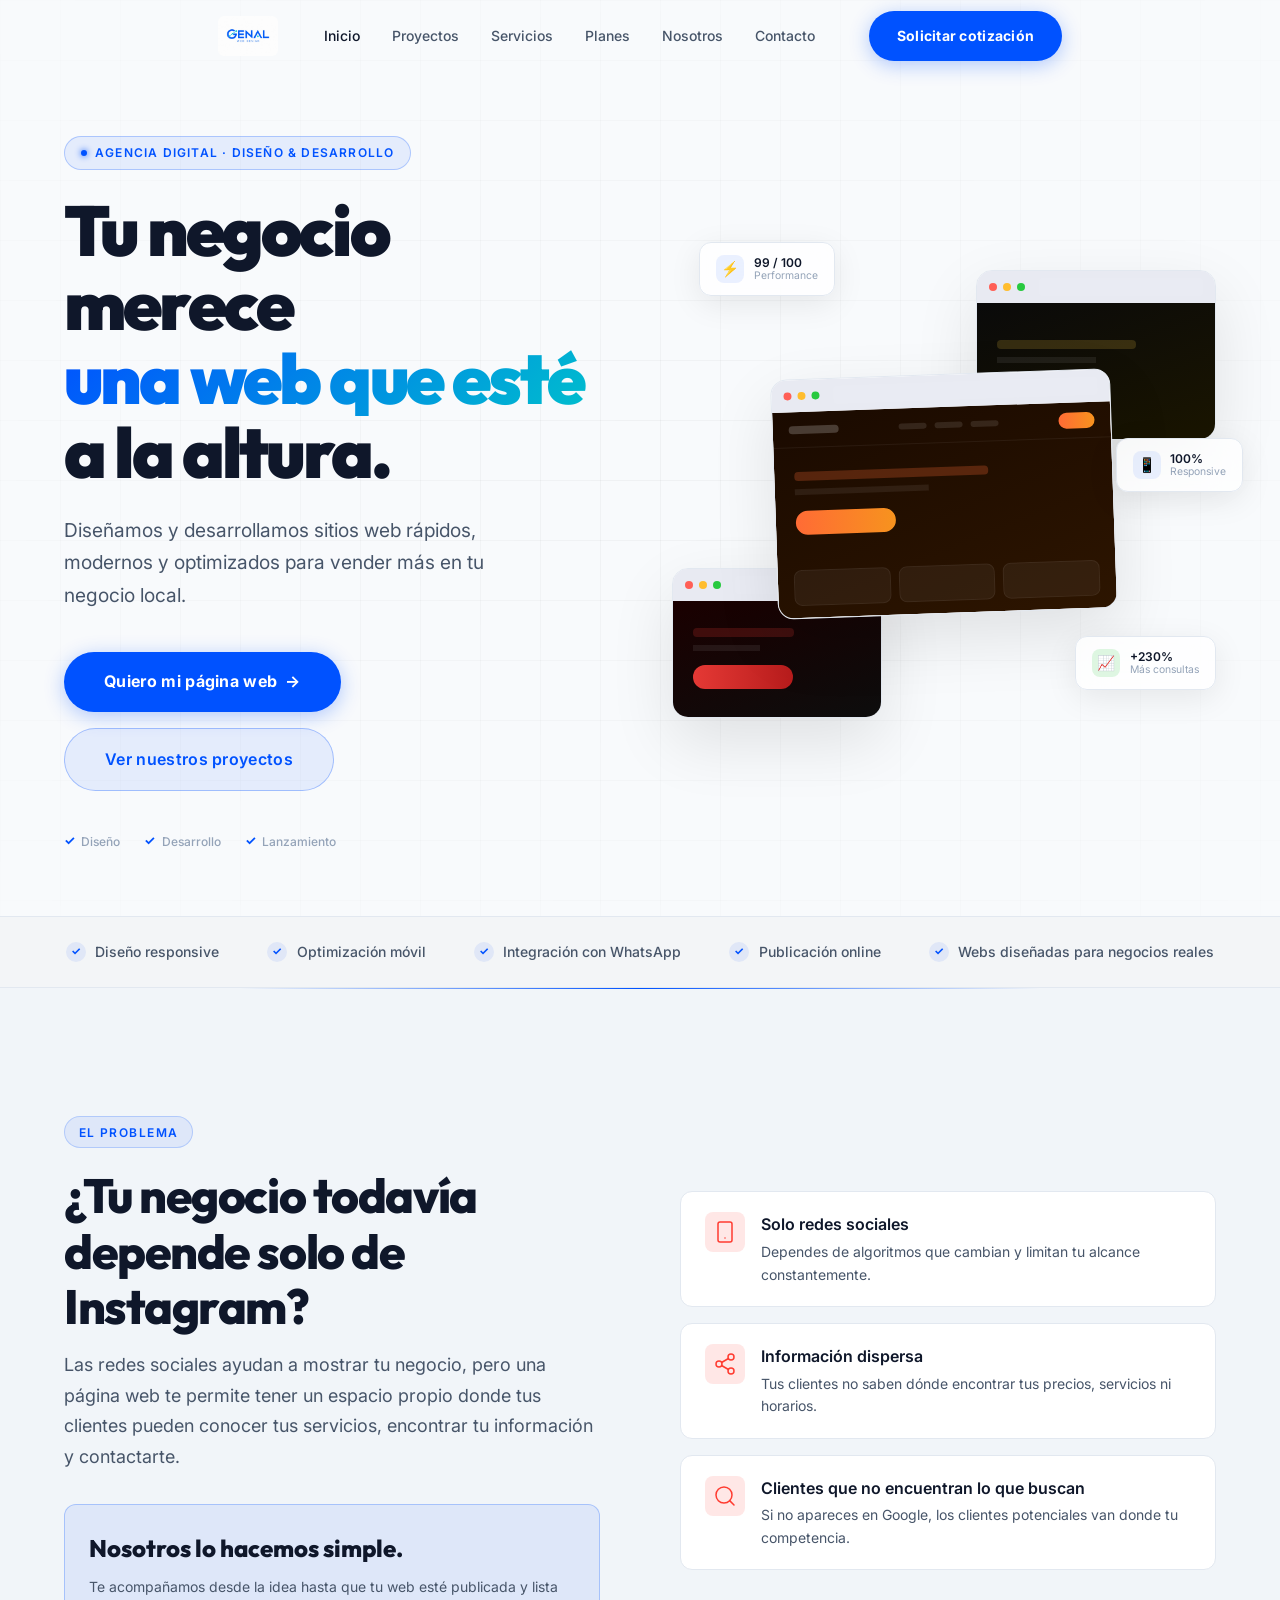
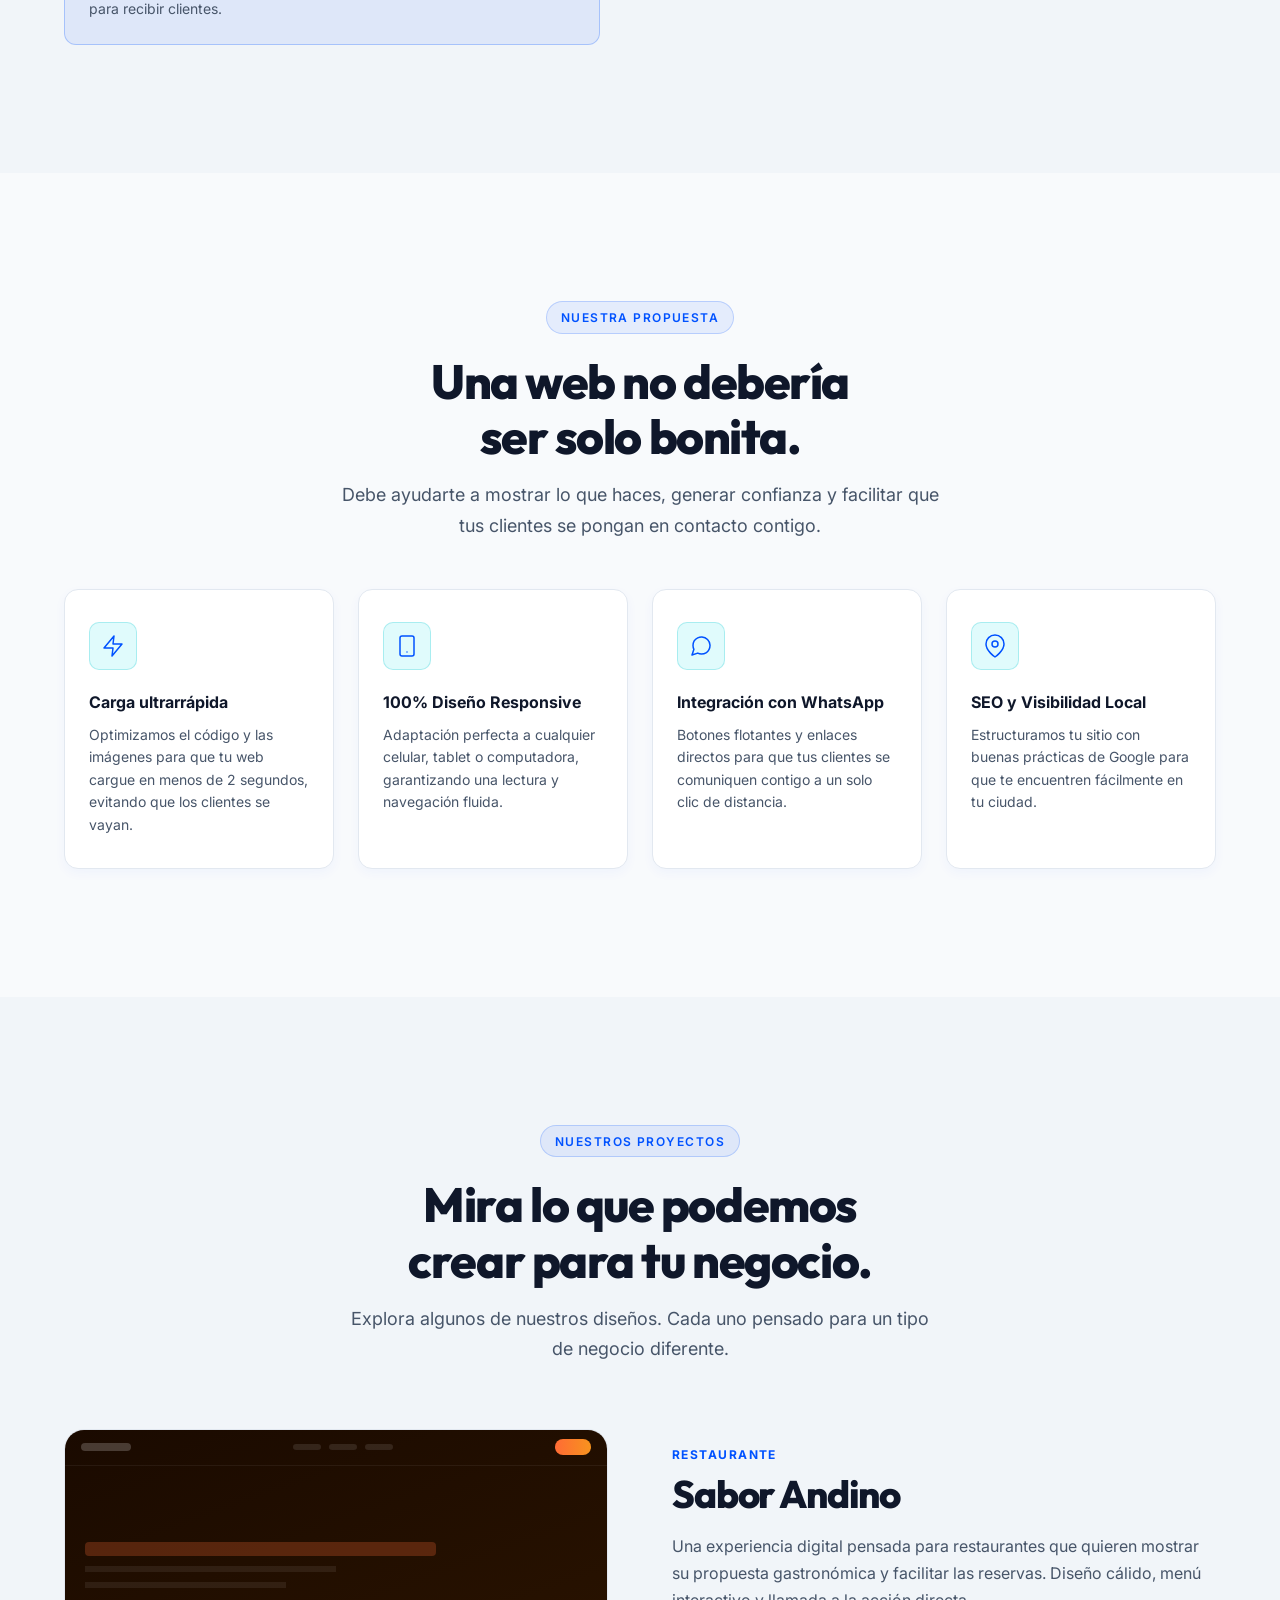
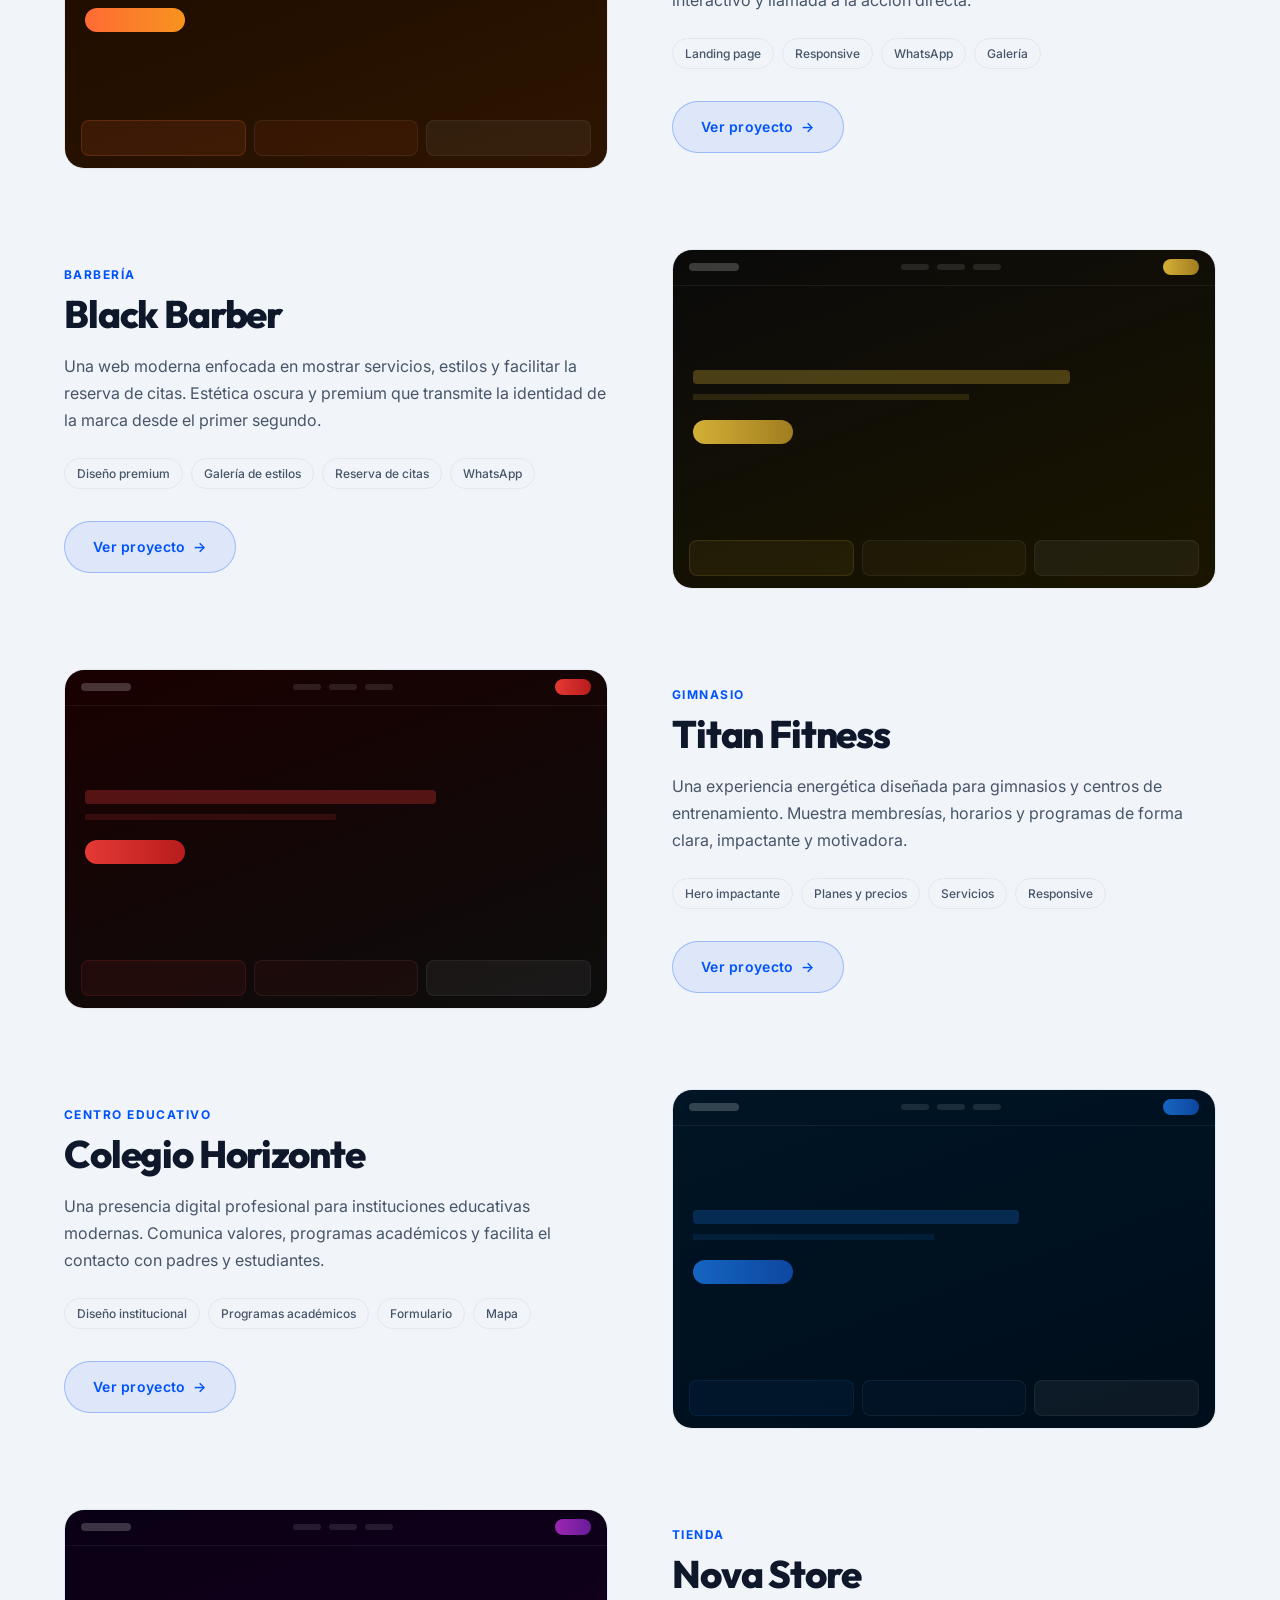
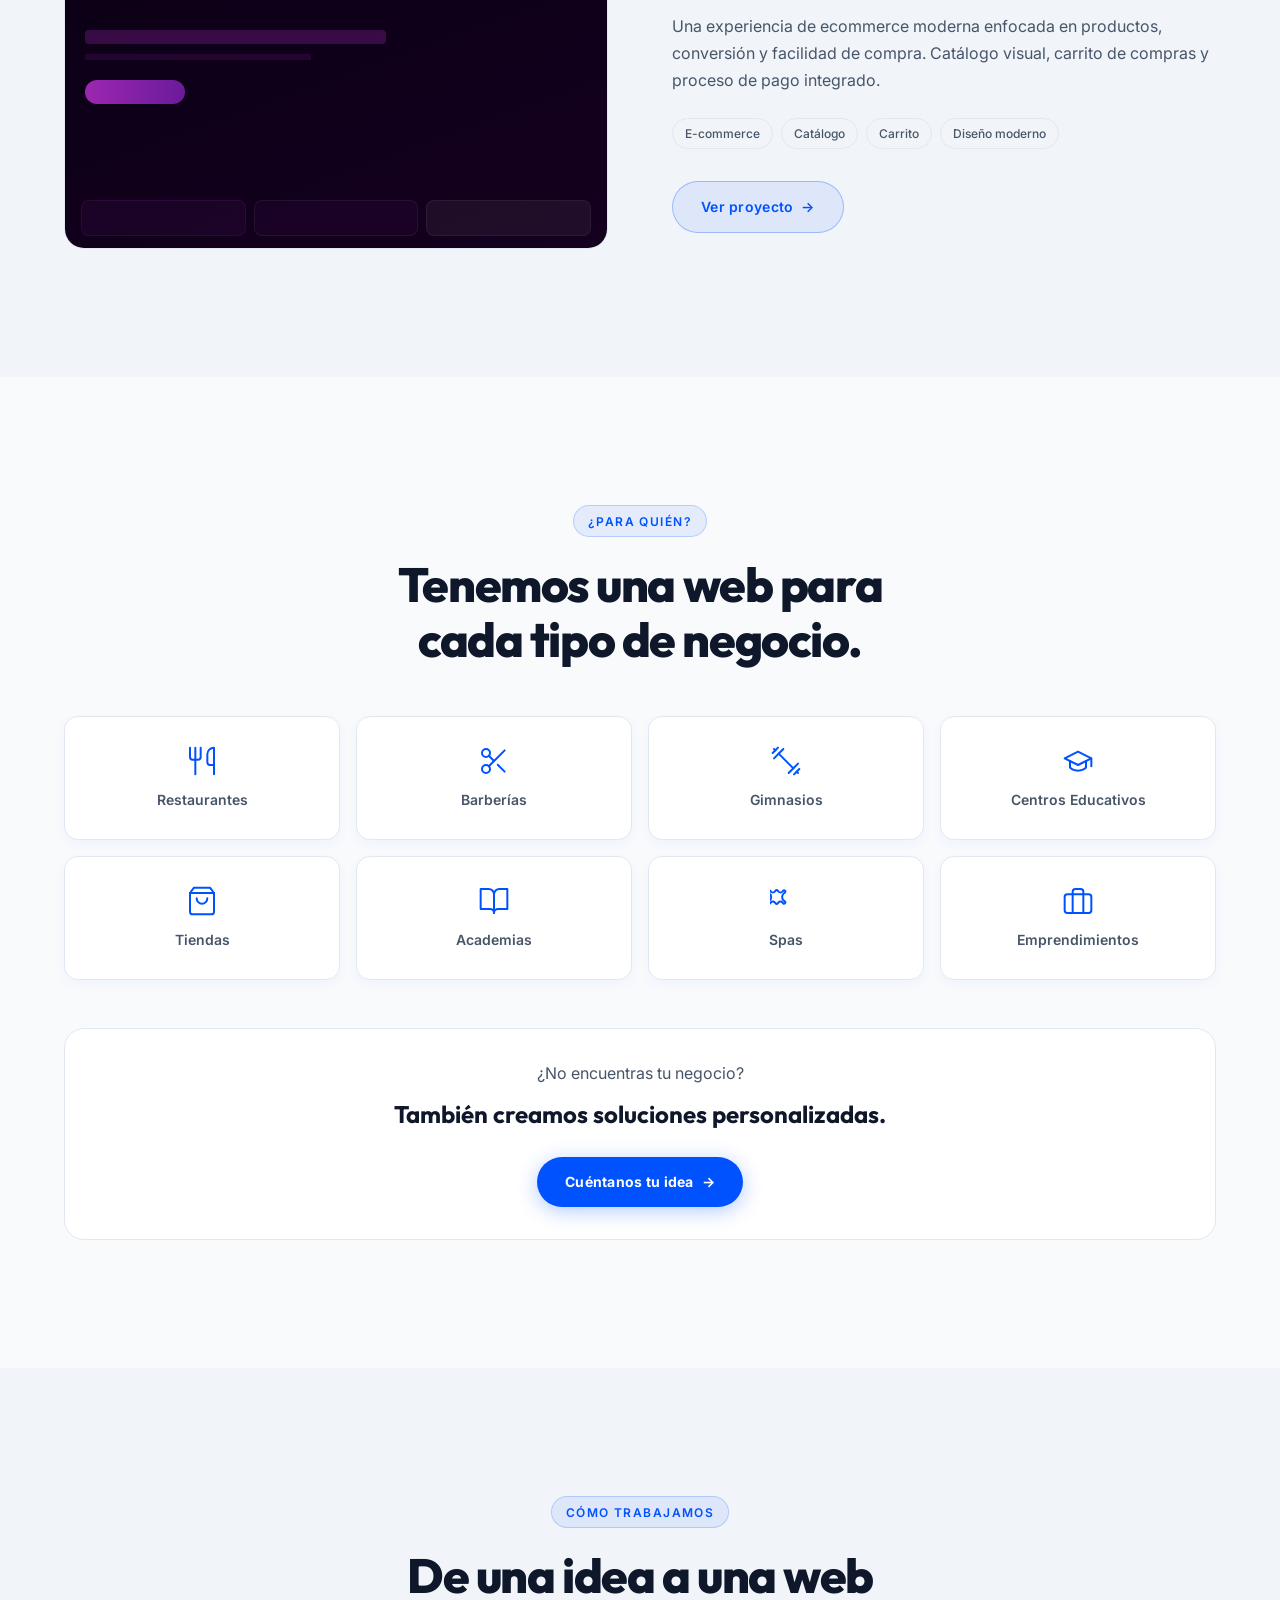
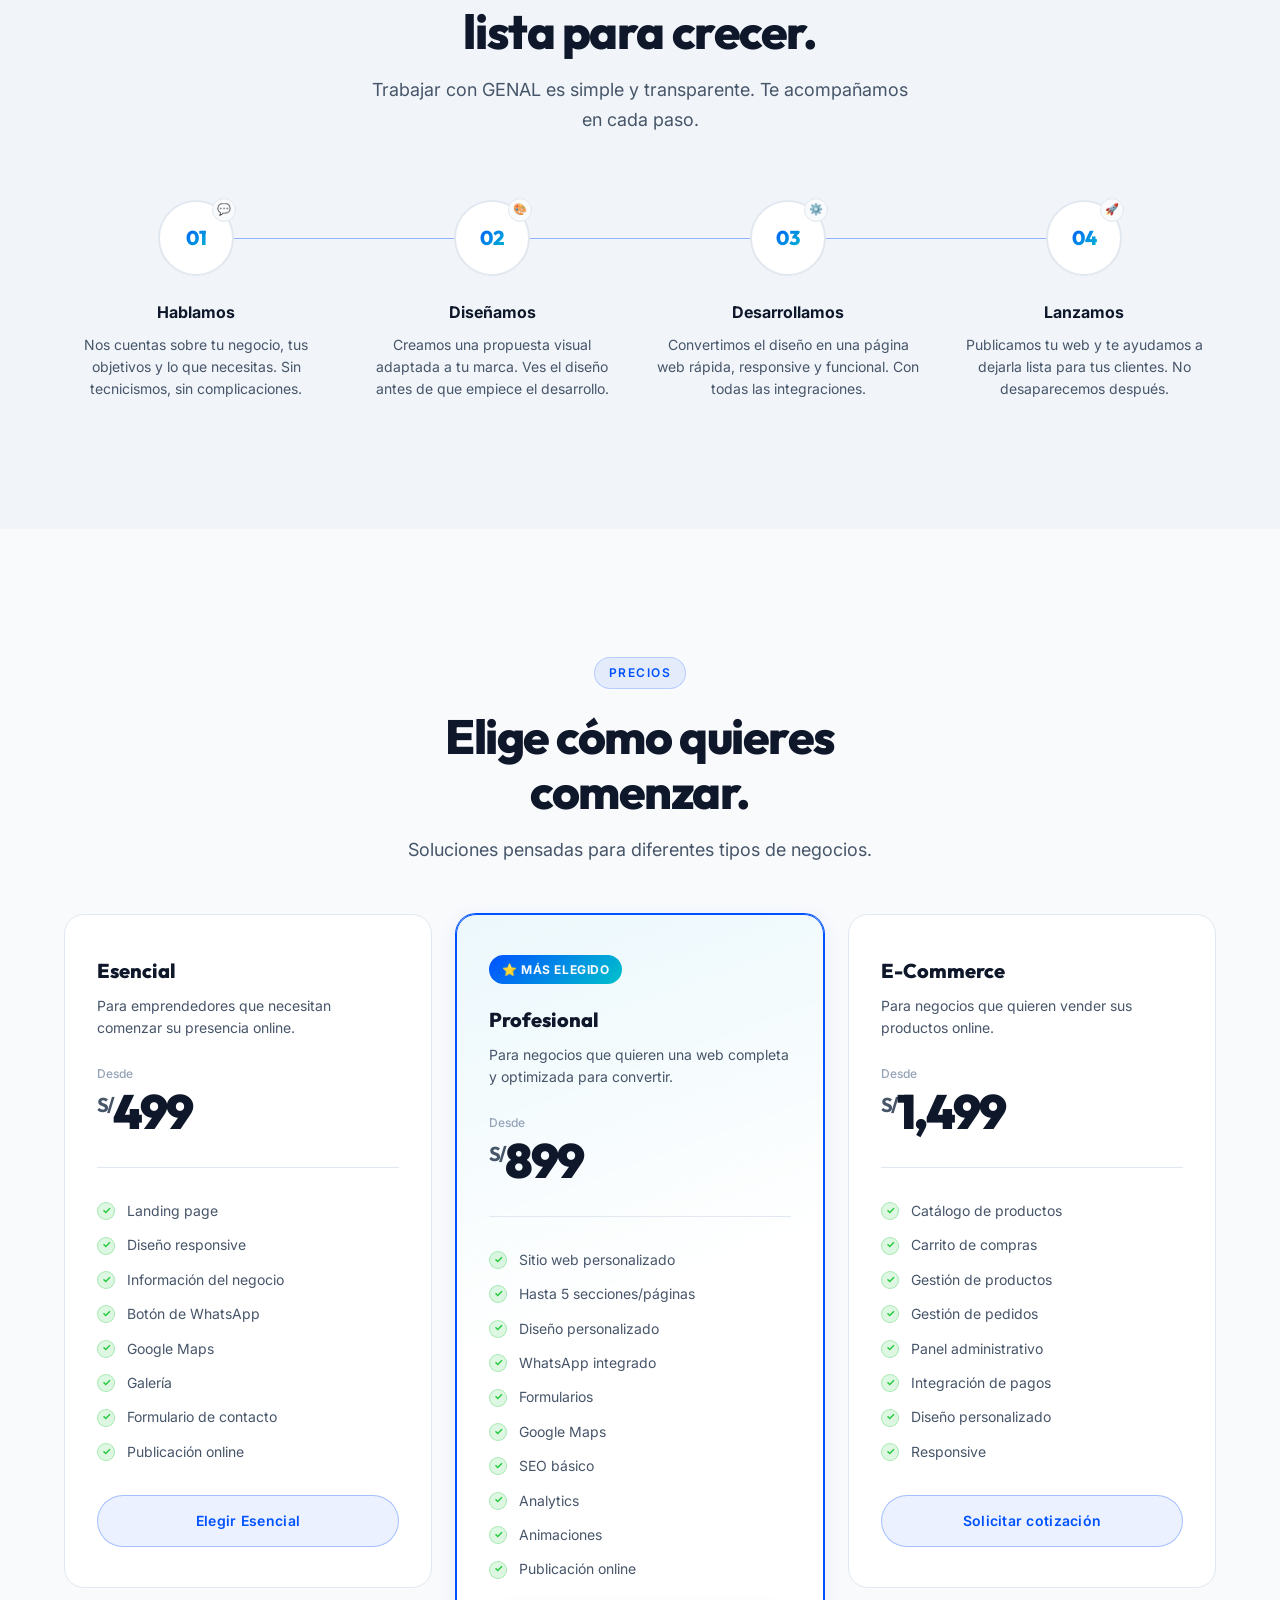
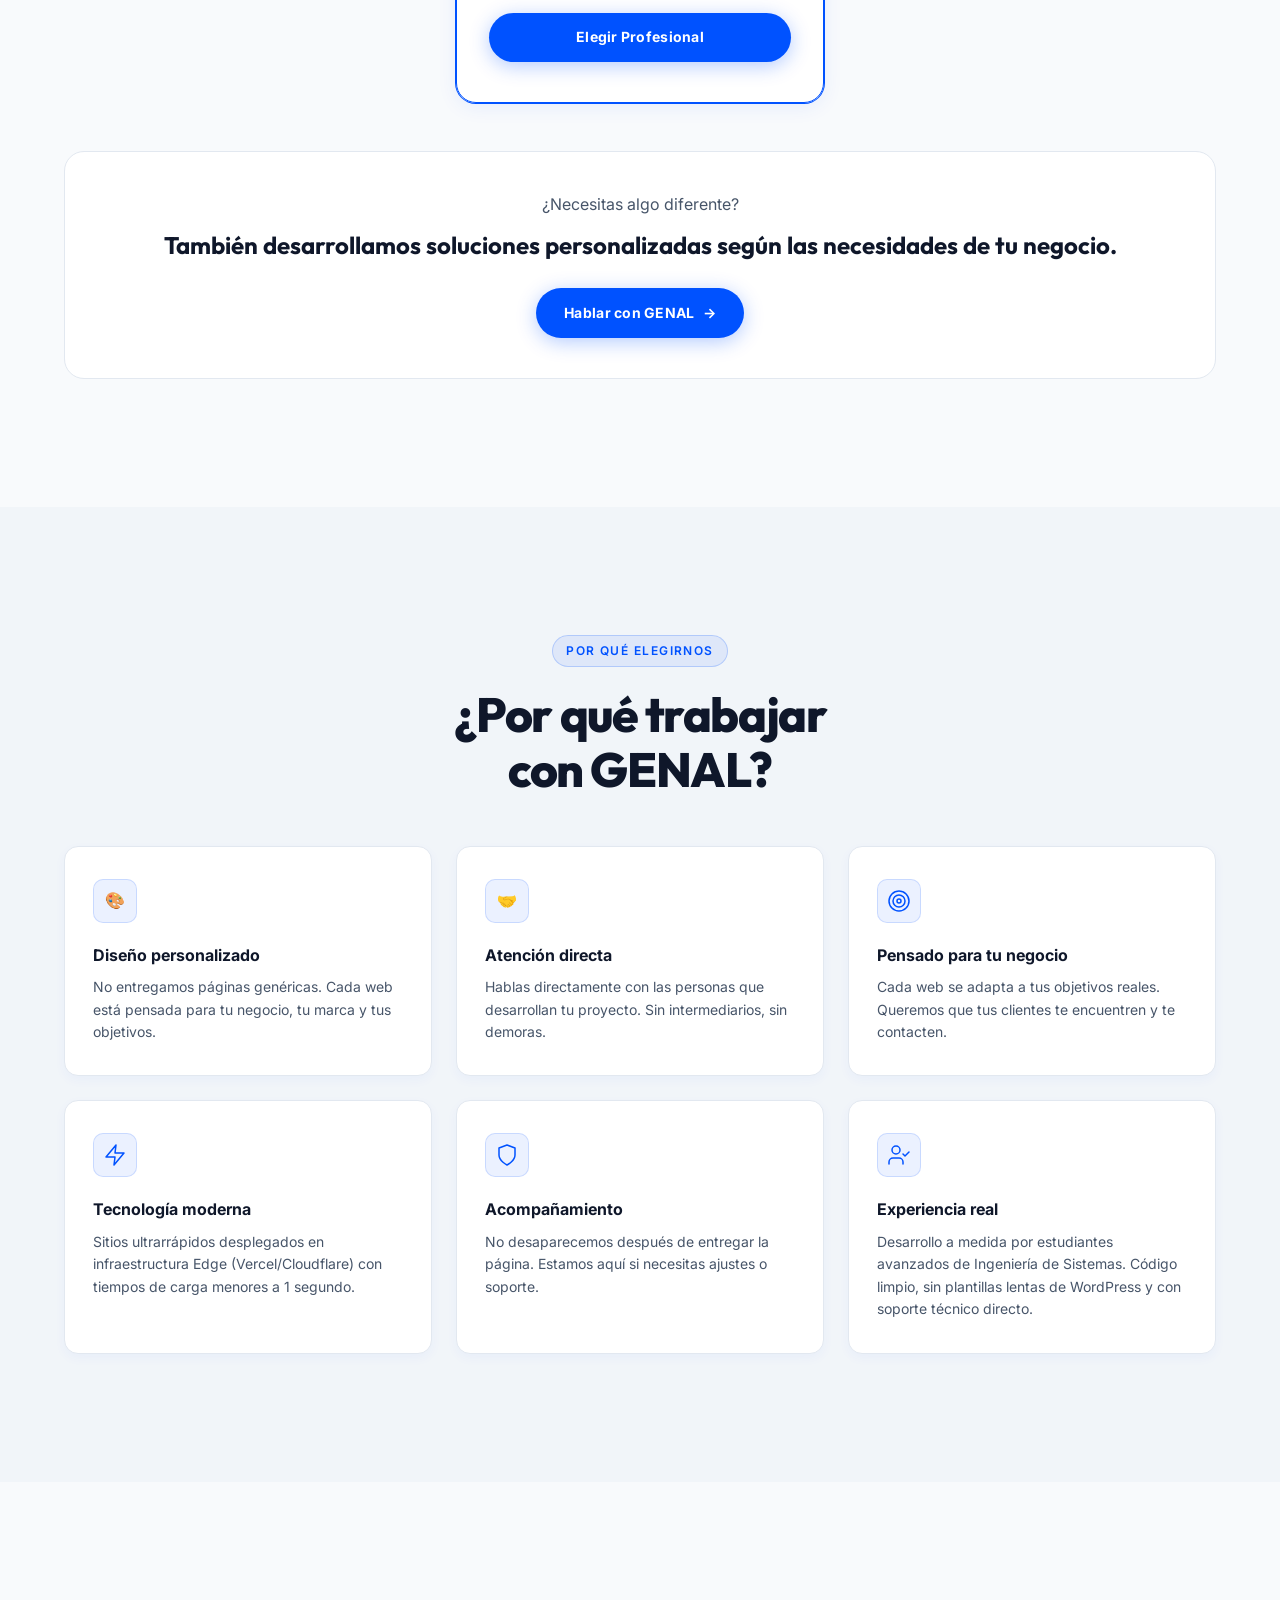
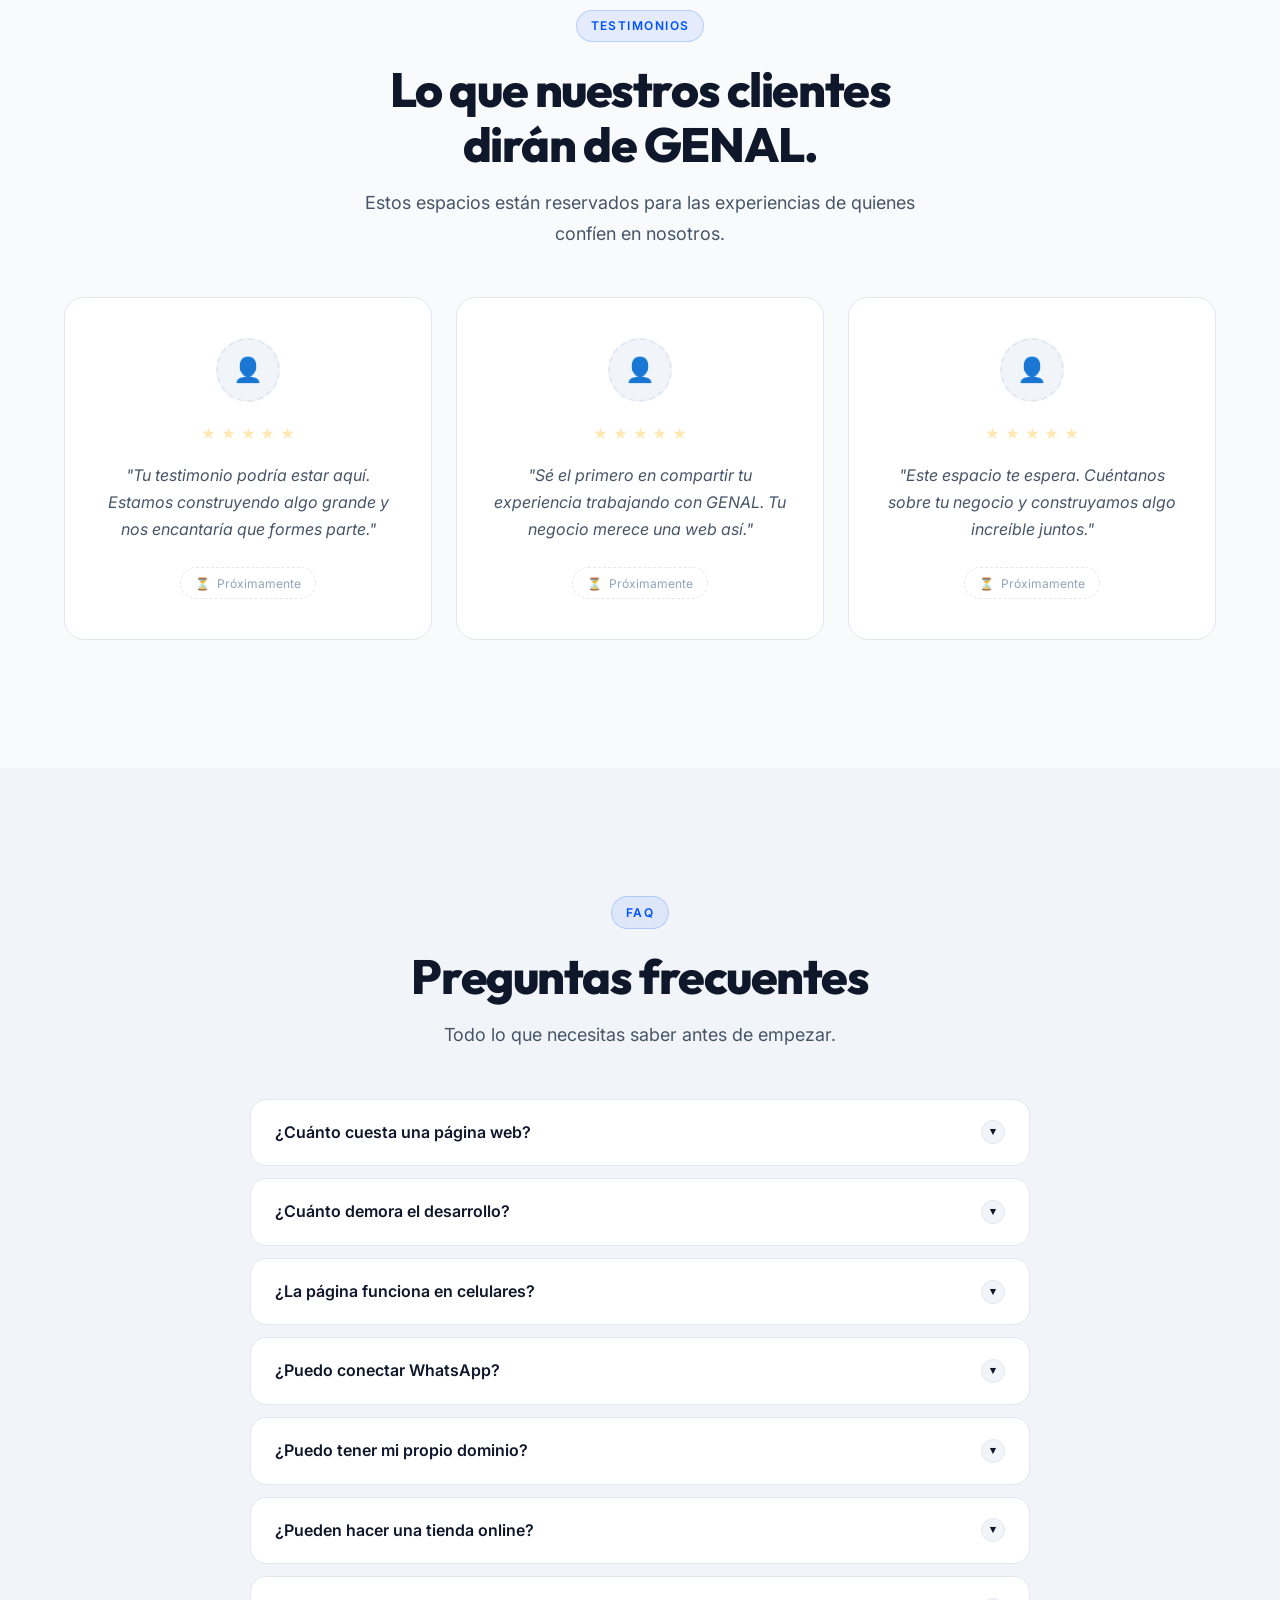
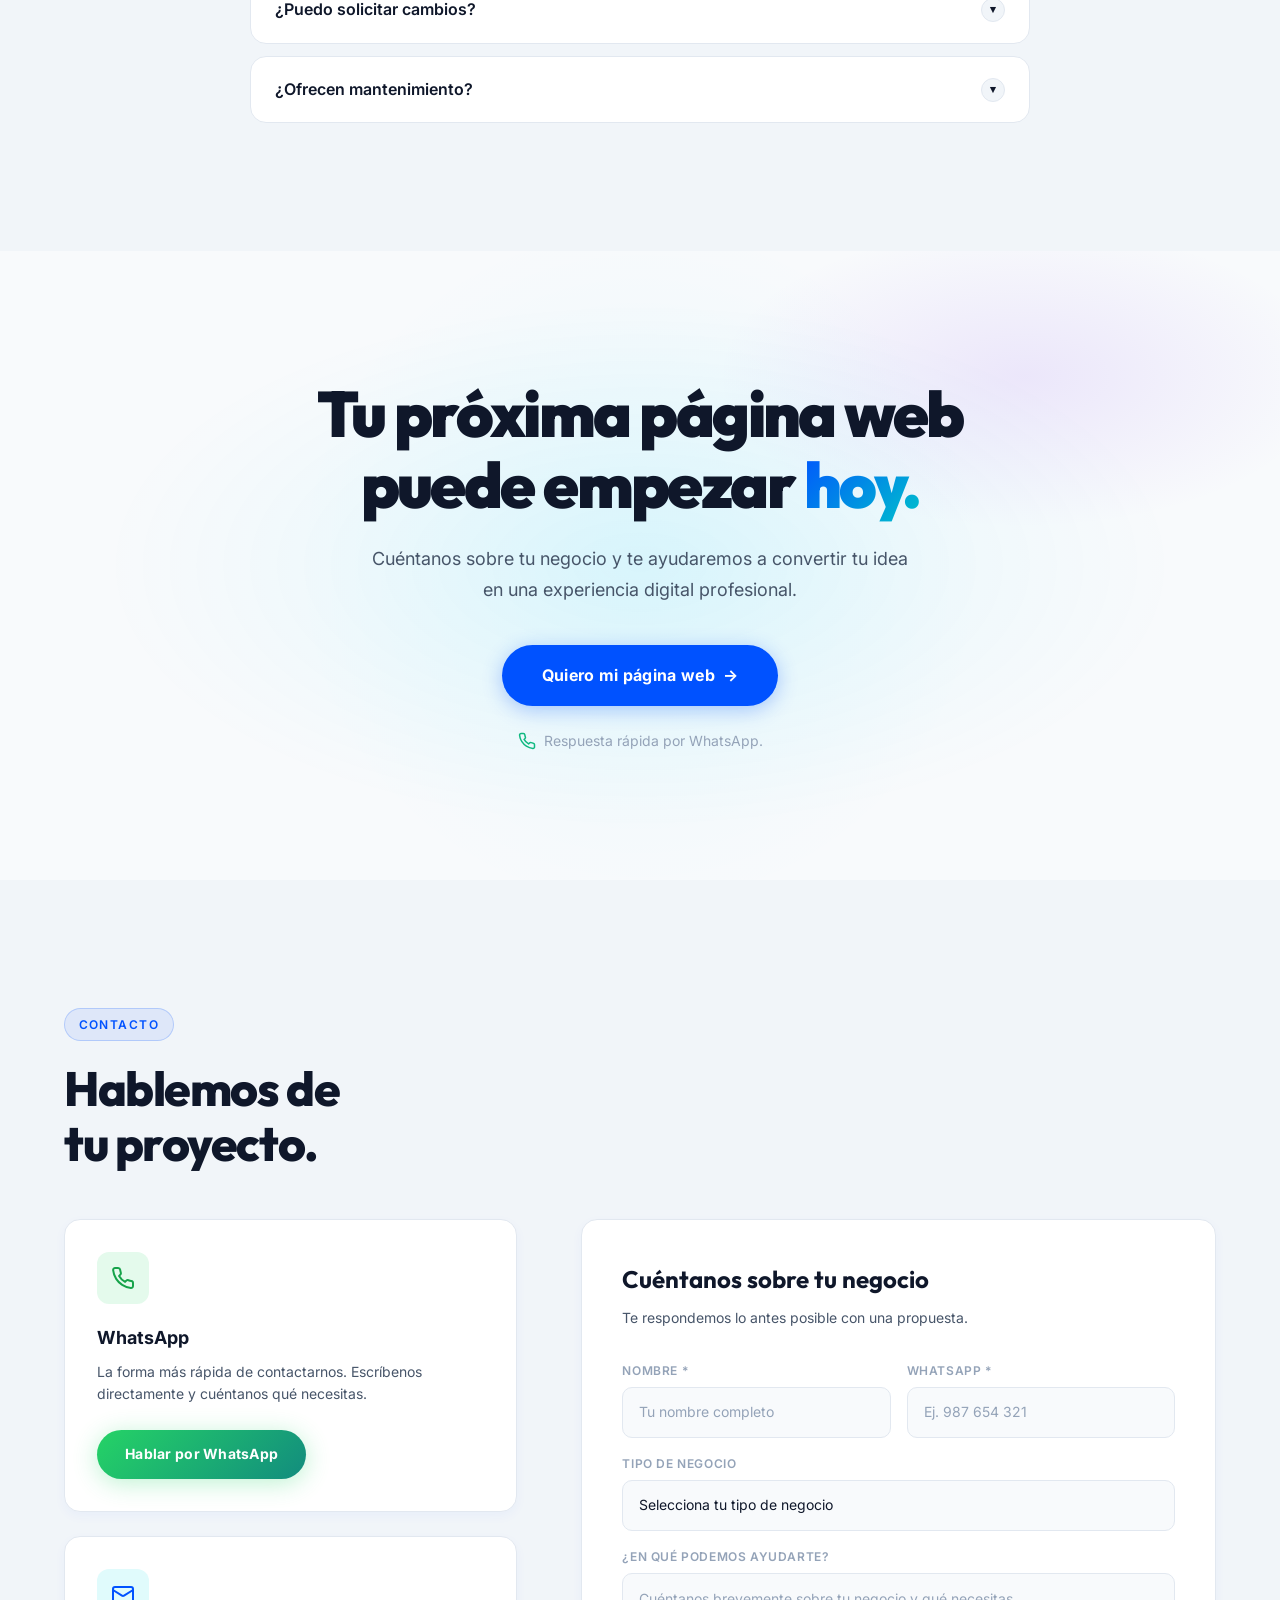
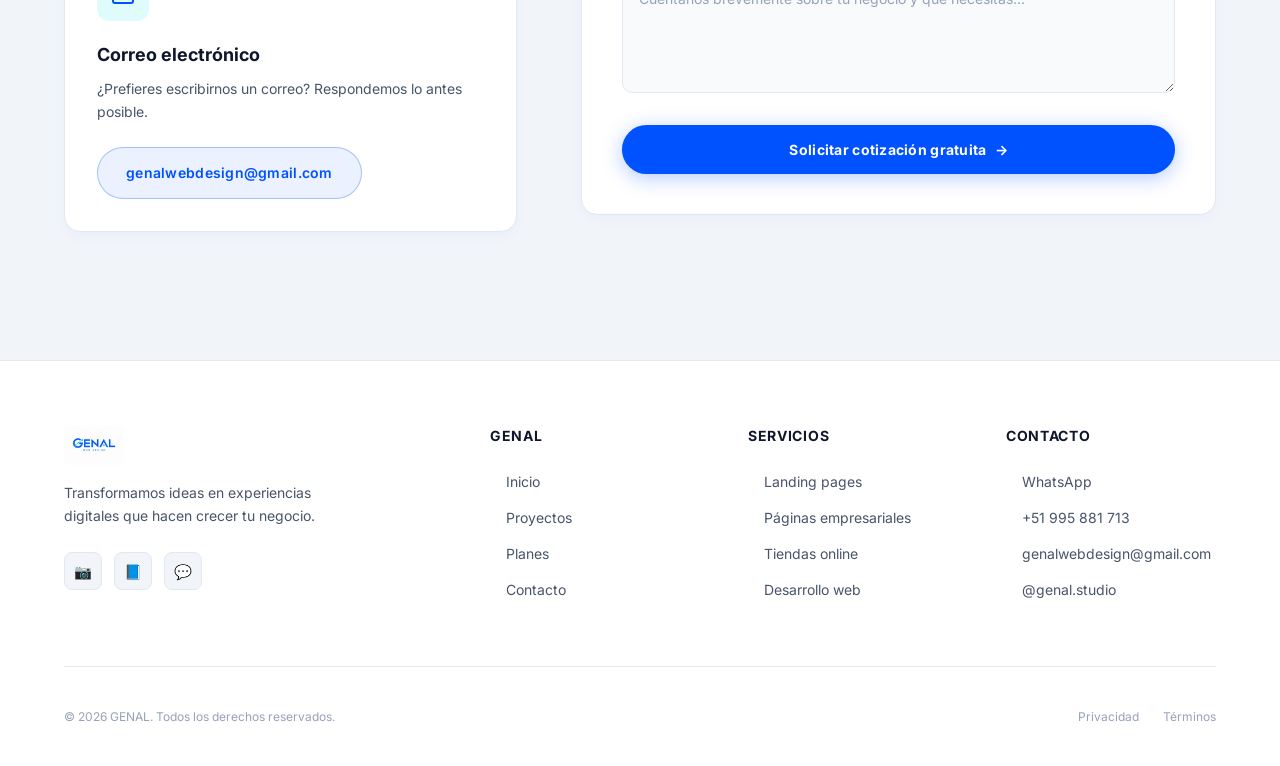
==== commit 46ea34b5: "refactor(brand): align site palette with official Genal logo (electric blue and cyan) and remove dup" ====
--- a/index.html
+++ b/index.html
@@ -1297,12 +1297,12 @@
           <div class="contact-ways">
 
             <div class="contact-way-card reveal">
-              <div class="contact-way-icon whatsapp-icon" aria-hidden="true" style="color:#10b981;">
+              <div class="contact-way-icon whatsapp-icon" aria-hidden="true" style="color:#16a34a;">
                 <svg width="24" height="24" viewBox="0 0 24 24" fill="none" stroke="currentColor" stroke-width="2" stroke-linecap="round" stroke-linejoin="round"><path d="M22 16.92v3a2 2 0 0 1-2.18 2 19.79 19.79 0 0 1-8.63-3.07 19.5 19.5 0 0 1-6-6 19.79 19.79 0 0 1-3.07-8.67A2 2 0 0 1 4.11 2h3a2 2 0 0 1 2 1.72 12.84 12.84 0 0 0 .7 2.81 2 2 0 0 1-.45 2.11L8.09 9.91a16 16 0 0 0 6 6l1.27-1.27a2 2 0 0 1 2.11-.45 12.84 12.84 0 0 0 2.81.7A2 2 0 0 1 22 16.92z"></path></svg>
               </div>
               <h3>WhatsApp</h3>
               <p>La forma más rápida de contactarnos. Escríbenos directamente y cuéntanos qué necesitas.</p>
-              <a href="https://wa.me/51995881713?text=Hola%20GENAL%2C%20estoy%20interesado%20en%20crear%20una%20p%C3%A1gina%20web%20para%20mi%20negocio."
+              <a href="https://wa.me/51995881713?text=Hola%20Genal%20Web,%20quiero%20cotizar%20un%20sitio%20web"
                 class="btn btn-whatsapp" id="contact-whatsapp-btn" target="_blank" rel="noopener noreferrer"
                 aria-label="Abrir WhatsApp de GENAL">
                 Hablar por WhatsApp
@@ -1310,7 +1310,7 @@
             </div>
 
             <div class="contact-way-card reveal reveal-delay-1">
-              <div class="contact-way-icon email-icon" aria-hidden="true" style="color:var(--accent-cyan);">
+              <div class="contact-way-icon email-icon" aria-hidden="true" style="color:var(--primary);">
                 <svg width="24" height="24" viewBox="0 0 24 24" fill="none" stroke="currentColor" stroke-width="2" stroke-linecap="round" stroke-linejoin="round"><rect width="20" height="16" x="2" y="4" rx="2"></rect><path d="m22 7-8.97 5.7a1.94 1.94 0 0 1-2.06 0L2 7"></path></svg>
               </div>
               <h3>Correo electrónico</h3>
@@ -1318,17 +1318,6 @@
               <a href="mailto:genalwebdesign@gmail.com" class="btn btn-outline" id="contact-email-btn"
                 aria-label="Enviar correo a GENAL">
                 genalwebdesign@gmail.com
-              </a>
-            </div>
-
-            <div class="contact-way-card reveal reveal-delay-2">
-              <div class="contact-way-icon" aria-hidden="true" style="color:#10b981;">
-                <svg width="24" height="24" viewBox="0 0 24 24" fill="none" stroke="currentColor" stroke-width="2" stroke-linecap="round" stroke-linejoin="round"><path d="M22 16.92v3a2 2 0 0 1-2.18 2 19.79 19.79 0 0 1-8.63-3.07 19.5 19.5 0 0 1-6-6 19.79 19.79 0 0 1-3.07-8.67A2 2 0 0 1 4.11 2h3a2 2 0 0 1 2 1.72 12.84 12.84 0 0 0 .7 2.81 2 2 0 0 1-.45 2.11L8.09 9.91a16 16 0 0 0 6 6l1.27-1.27a2 2 0 0 1 2.11-.45 12.84 12.84 0 0 0 2.81.7A2 2 0 0 1 22 16.92z"></path></svg>
-              </div>
-              <h3>Teléfono</h3>
-              <p>Llámanos o escríbenos directamente al número oficial de GENAL.</p>
-              <a href="https://wa.me/51995881713?text=Hola%20Genal%20Web,%20me%20gustar%C3%ADa%20cotizar%20un%20sitio%20web" class="btn btn-whatsapp" id="contact-phone-btn" aria-label="Escribir al WhatsApp">
-                Escribir al WhatsApp (+51 995 881 713)
               </a>
             </div>
 
--- a/styles.css
+++ b/styles.css
@@ -9,25 +9,44 @@
 /* ─── Design Tokens ─────────────────────────────────────────── */
 :root {
   /* ── Light Theme Colors ── */
-  --bg-primary:       #F8F9FC;
-  --bg-secondary:     #F1F3F9;
+  --bg-primary:       #F8FAFC;
+  --bg-secondary:     #F1F5F9;
   --bg-card:          #FFFFFF;
-  --bg-card-hover:    #F4F6FB;
-  --bg-glass:         rgba(255, 255, 255, 0.75);
-
-  --accent-cyan:      #0099CC;
-  --accent-cyan-dim:  rgba(0, 153, 204, 0.10);
-  --accent-cyan-glow: rgba(0, 153, 204, 0.22);
-  --accent-violet:    #6D28D9;
-  --accent-violet-dim:rgba(109, 40, 217, 0.10);
-  --accent-gradient:  linear-gradient(135deg, #0099CC 0%, #6D28D9 100%);
-  --accent-gradient-rev: linear-gradient(135deg, #6D28D9 0%, #0099CC 100%);
-
-  --text-primary:     #0F0F1A;
-  --text-secondary:   #4B5068;
-  --text-muted:       #8B90A8;
-  --border:           rgba(0, 0, 0, 0.08);
-  --border-accent:    rgba(0, 153, 204, 0.30);
+  --bg-card-hover:    #F8FAFC;
+  --bg-glass:         rgba(255, 255, 255, 0.80);
+
+  /* ── Brand Palette (Genal official logo colors) ── */
+  --primary:          #0052FF;
+  --primary-hover:    #0041CC;
+  --primary-dim:      rgba(0, 82, 255, 0.08);
+  --primary-light:    #EEF3FF;
+
+  --accent:           #00C2CB;
+  --accent-light:     #E0FBFC;
+  --accent-dim:       rgba(0, 194, 203, 0.10);
+  --accent-glow:      rgba(0, 194, 203, 0.22);
+
+  /* ── Legacy aliases (backward compat) ── */
+  --accent-cyan:        #0052FF;
+  --accent-cyan-dim:    rgba(0, 82, 255, 0.08);
+  --accent-cyan-glow:   rgba(0, 82, 255, 0.18);
+  --accent-violet:      #0052FF;
+  --accent-violet-dim:  rgba(0, 82, 255, 0.08);
+  --accent-gradient:    linear-gradient(135deg, #0052FF 0%, #00C2CB 100%);
+  --accent-gradient-rev:linear-gradient(135deg, #00C2CB 0%, #0052FF 100%);
+  --border-accent:      rgba(0, 82, 255, 0.25);
+
+  /* ── Text ── */
+  --text-primary:     #0F172A;
+  --text-secondary:   #475569;
+  --text-muted:       #94A3B8;
+  --border:           #E2E8F0;
+
+  /* ── Semantic aliases matching brand spec ── */
+  --bg-main:          #FFFFFF;
+  --bg-soft:          #F8FAFC;
+  --text-dark:        #0F172A;
+  --border-card:      #E2E8F0;
 
   /* Spacing */
   --space-xs:   0.5rem;
@@ -56,18 +75,20 @@
 
   /* Borders */
   --radius-sm:   0.5rem;
-  --radius-md:   1rem;
-  --radius-lg:   1.5rem;
-  --radius-xl:   2rem;
+  --radius-md:   0.75rem;
+  --radius-lg:   1rem;
+  --radius-xl:   1.25rem;
+  --radius-2xl:  1.5rem;
   --radius-full: 9999px;
 
   /* Shadows */
-  --shadow-sm:    0 2px 8px rgba(0,0,0,0.06);
-  --shadow-md:    0 8px 32px rgba(0,0,0,0.10);
-  --shadow-lg:    0 24px 64px rgba(0,0,0,0.12);
-  --shadow-cyan:  0 0 40px rgba(0, 153, 204, 0.12);
-  --shadow-violet:0 0 40px rgba(109, 40, 217, 0.12);
-  --shadow-glow:  0 0 80px rgba(0, 153, 204, 0.08), 0 0 160px rgba(109, 40, 217, 0.06);
+  --shadow-sm:     0 2px 8px rgba(0,0,0,0.05);
+  --shadow-md:     0 8px 32px rgba(0,0,0,0.08);
+  --shadow-lg:     0 24px 64px rgba(0,0,0,0.10);
+  --shadow-cyan:   0 4px 20px rgba(0, 82, 255, 0.08);
+  --shadow-violet: 0 4px 20px rgba(0, 82, 255, 0.10);
+  --shadow-glow:   0 0 80px rgba(0, 82, 255, 0.07), 0 0 160px rgba(0, 194, 203, 0.05);
+  --shadow-card:   0 4px 12px rgba(0, 82, 255, 0.04);
 
   /* Transitions */
   --transition-fast:   150ms cubic-bezier(0.4, 0, 0.2, 1);
@@ -113,10 +134,10 @@
 /* ─── Scrollbar ─────────────────────────────────────────────── */
 ::-webkit-scrollbar { width: 6px; }
 ::-webkit-scrollbar-track { background: var(--bg-secondary); }
-::-webkit-scrollbar-thumb { background: var(--accent-violet); border-radius: 3px; }
+::-webkit-scrollbar-thumb { background: var(--primary); border-radius: 3px; }
 
 /* ─── Selection ─────────────────────────────────────────────── */
-::selection { background: var(--accent-cyan); color: #fff; }
+::selection { background: var(--primary); color: #fff; }
 
 /* ─── Layout Utilities ──────────────────────────────────────── */
 .container {
@@ -144,9 +165,9 @@
   font-weight: 600;
   letter-spacing: 0.12em;
   text-transform: uppercase;
-  color: var(--accent-cyan);
-  background: var(--accent-cyan-dim);
-  border: 1px solid var(--border-accent);
+  color: var(--primary);
+  background: var(--primary-dim);
+  border: 1px solid rgba(0, 82, 255, 0.20);
   padding: 0.35rem 0.85rem;
   border-radius: var(--radius-full);
   margin-bottom: 1.25rem;
@@ -158,6 +179,7 @@
   font-weight: 800;
   line-height: 1.15;
   letter-spacing: -0.03em;
+  color: var(--text-dark);
   margin-bottom: 1rem;
 }
 
@@ -203,27 +225,28 @@
 .btn:hover::before { opacity: 1; }
 
 .btn-primary {
-  background: var(--accent-gradient);
-  color: var(--bg-primary);
+  background: var(--primary);
+  color: #FFFFFF;
   font-weight: 700;
-  box-shadow: 0 4px 24px rgba(0, 212, 255, 0.3);
+  box-shadow: 0 4px 20px rgba(0, 82, 255, 0.30);
 }
 .btn-primary::before { background: linear-gradient(135deg, rgba(255,255,255,0.15), transparent); }
 .btn-primary:hover {
+  background: var(--primary-hover);
   transform: translateY(-2px);
-  box-shadow: 0 8px 32px rgba(0, 212, 255, 0.4);
+  box-shadow: 0 8px 28px rgba(0, 82, 255, 0.40);
 }
 .btn-primary:active { transform: translateY(0); }
 
 .btn-outline {
-  border: 1px solid var(--border-accent);
-  color: var(--text-primary);
-  background: rgba(0, 212, 255, 0.05);
-}
-.btn-outline::before { background: rgba(0, 212, 255, 0.08); }
+  border: 1.5px solid rgba(0, 82, 255, 0.30);
+  color: var(--primary);
+  background: var(--primary-dim);
+}
+.btn-outline::before { background: rgba(0, 82, 255, 0.06); }
 .btn-outline:hover {
-  border-color: var(--accent-cyan);
-  color: var(--accent-cyan);
+  border-color: var(--primary);
+  background: var(--primary-dim);
   transform: translateY(-2px);
 }
 
@@ -231,7 +254,7 @@
   color: var(--text-secondary);
   padding: 0.5rem 0;
 }
-.btn-ghost:hover { color: var(--accent-cyan); }
+.btn-ghost:hover { color: var(--primary); }
 
 .btn-lg {
   padding: 1.1rem 2.5rem;
@@ -910,12 +933,13 @@
 
 .value-card {
   background: var(--bg-card);
-  border: 1px solid var(--border);
-  border-radius: var(--radius-lg);
+  border: 1px solid var(--border-card);
+  border-radius: 14px;
   padding: 2rem 1.5rem;
   transition: all var(--transition-base);
   position: relative;
   overflow: hidden;
+  box-shadow: var(--shadow-card);
 }
 
 .value-card::before {
@@ -924,7 +948,7 @@
   top: 0;
   left: 0;
   right: 0;
-  height: 2px;
+  height: 3px;
   background: var(--accent-gradient);
   transform: scaleX(0);
   transform-origin: left;
@@ -932,10 +956,10 @@
 }
 
 .value-card:hover {
-  border-color: rgba(0, 212, 255, 0.2);
-  background: var(--bg-card-hover);
+  border-color: rgba(0, 82, 255, 0.20);
+  background: var(--bg-card);
   transform: translateY(-4px);
-  box-shadow: var(--shadow-cyan);
+  box-shadow: 0 8px 28px rgba(0, 82, 255, 0.10);
 }
 
 .value-card:hover::before { transform: scaleX(1); }
@@ -943,19 +967,20 @@
 .value-icon {
   width: 48px;
   height: 48px;
-  border-radius: var(--radius-md);
-  background: var(--accent-cyan-dim);
-  border: 1px solid var(--border-accent);
+  border-radius: 10px;
+  background: var(--accent-light);
+  border: 1px solid rgba(0, 194, 203, 0.25);
   display: flex;
   align-items: center;
   justify-content: center;
   margin-bottom: 1.25rem;
-  color: var(--accent-cyan);
+  color: var(--primary);
 }
 
 .value-card h3 {
   font-size: var(--text-base);
   font-weight: 700;
+  color: var(--text-dark);
   margin-bottom: 0.5rem;
 }
 
@@ -1221,26 +1246,27 @@
 
 .business-card {
   background: var(--bg-card);
-  border: 1px solid var(--border);
-  border-radius: var(--radius-lg);
+  border: 1px solid var(--border-card);
+  border-radius: 14px;
   padding: 1.75rem 1.25rem;
   text-align: center;
   transition: all var(--transition-base);
   cursor: default;
+  box-shadow: var(--shadow-card);
 }
 
 .business-card:hover {
-  border-color: rgba(0, 212, 255, 0.25);
-  background: var(--bg-card-hover);
+  border-color: rgba(0, 82, 255, 0.25);
+  background: var(--bg-card);
   transform: translateY(-4px);
-  box-shadow: var(--shadow-cyan);
+  box-shadow: 0 8px 28px rgba(0, 82, 255, 0.10);
 }
 
 .business-emoji {
   margin-bottom: 0.75rem;
   display: flex;
   justify-content: center;
-  color: var(--accent-cyan);
+  color: var(--primary);
 }
 .business-emoji svg {
   width: 32px;
@@ -1253,7 +1279,7 @@
   color: var(--text-secondary);
 }
 
-.business-card:hover h4 { color: var(--text-primary); }
+.business-card:hover h4 { color: var(--text-dark); }
 
 .forwhom-cta {
   text-align: center;
@@ -1524,34 +1550,36 @@
 
 .why-card {
   background: var(--bg-card);
-  border: 1px solid var(--border);
-  border-radius: var(--radius-lg);
+  border: 1px solid var(--border-card);
+  border-radius: 14px;
   padding: 2rem 1.75rem;
   transition: all var(--transition-base);
+  box-shadow: var(--shadow-card);
 }
 
 .why-card:hover {
-  border-color: rgba(124, 58, 237, 0.3);
+  border-color: rgba(0, 82, 255, 0.25);
   transform: translateY(-3px);
-  box-shadow: var(--shadow-violet);
+  box-shadow: 0 8px 28px rgba(0, 82, 255, 0.10);
 }
 
 .why-icon {
   width: 44px;
   height: 44px;
-  border-radius: var(--radius-md);
-  background: var(--accent-violet-dim);
-  border: 1px solid rgba(124, 58, 237, 0.2);
+  border-radius: 10px;
+  background: var(--primary-dim);
+  border: 1px solid rgba(0, 82, 255, 0.15);
   display: flex;
   align-items: center;
   justify-content: center;
   margin-bottom: 1.25rem;
-  color: var(--accent-violet);
+  color: var(--primary);
 }
 
 .why-card h3 {
   font-size: var(--text-base);
   font-weight: 700;
+  color: var(--text-dark);
   margin-bottom: 0.5rem;
 }
 
@@ -1798,34 +1826,36 @@
 
 .contact-way-card {
   background: var(--bg-card);
-  border: 1px solid var(--border);
-  border-radius: var(--radius-xl);
+  border: 1px solid var(--border-card);
+  border-radius: 16px;
   padding: 2rem;
   transition: all var(--transition-base);
+  box-shadow: var(--shadow-card);
 }
 
 .contact-way-card:hover {
   transform: translateY(-3px);
-  border-color: rgba(0, 212, 255, 0.2);
+  border-color: rgba(0, 82, 255, 0.25);
+  box-shadow: 0 8px 28px rgba(0, 82, 255, 0.10);
 }
 
 .contact-way-icon {
   width: 52px;
   height: 52px;
-  border-radius: var(--radius-md);
-  display: flex;
-  align-items: center;
-  justify-content: center;
-  font-size: 1.4rem;
+  border-radius: 12px;
+  display: flex;
+  align-items: center;
+  justify-content: center;
   margin-bottom: 1.25rem;
 }
 
-.contact-way-icon.whatsapp-icon { background: rgba(37, 211, 102, 0.15); }
-.contact-way-icon.email-icon    { background: var(--accent-cyan-dim); }
+.contact-way-icon.whatsapp-icon { background: rgba(37, 211, 102, 0.12); }
+.contact-way-icon.email-icon    { background: var(--accent-light); }
 
 .contact-way-card h3 {
   font-size: var(--text-lg);
   font-weight: 700;
+  color: var(--text-dark);
   margin-bottom: 0.5rem;
 }
 
@@ -1839,15 +1869,17 @@
 /* Contact Form */
 .contact-form-wrap {
   background: var(--bg-card);
-  border: 1px solid var(--border);
-  border-radius: var(--radius-xl);
+  border: 1px solid var(--border-card);
+  border-radius: 16px;
   padding: 2.5rem;
+  box-shadow: var(--shadow-card);
 }
 
 .contact-form-wrap h3 {
   font-family: var(--font-display);
   font-size: var(--text-2xl);
   font-weight: 700;
+  color: var(--text-dark);
   margin-bottom: 0.5rem;
 }
 
@@ -1881,9 +1913,9 @@
 }
 
 .form-input, .form-select, .form-textarea {
-  background: var(--bg-secondary);
-  border: 1px solid var(--border);
-  border-radius: var(--radius-md);
+  background: var(--bg-soft);
+  border: 1.5px solid var(--border-card);
+  border-radius: 10px;
   padding: 0.85rem 1rem;
   font-size: var(--text-sm);
   color: var(--text-primary);
@@ -1894,8 +1926,9 @@
 .form-input::placeholder, .form-textarea::placeholder { color: var(--text-muted); }
 
 .form-input:focus, .form-select:focus, .form-textarea:focus {
-  border-color: var(--accent-cyan);
-  box-shadow: 0 0 0 3px rgba(0, 212, 255, 0.1);
+  border-color: var(--primary);
+  box-shadow: 0 0 0 3px rgba(0, 82, 255, 0.10);
+  outline: none;
 }
 
 .form-select { cursor: pointer; appearance: none; }
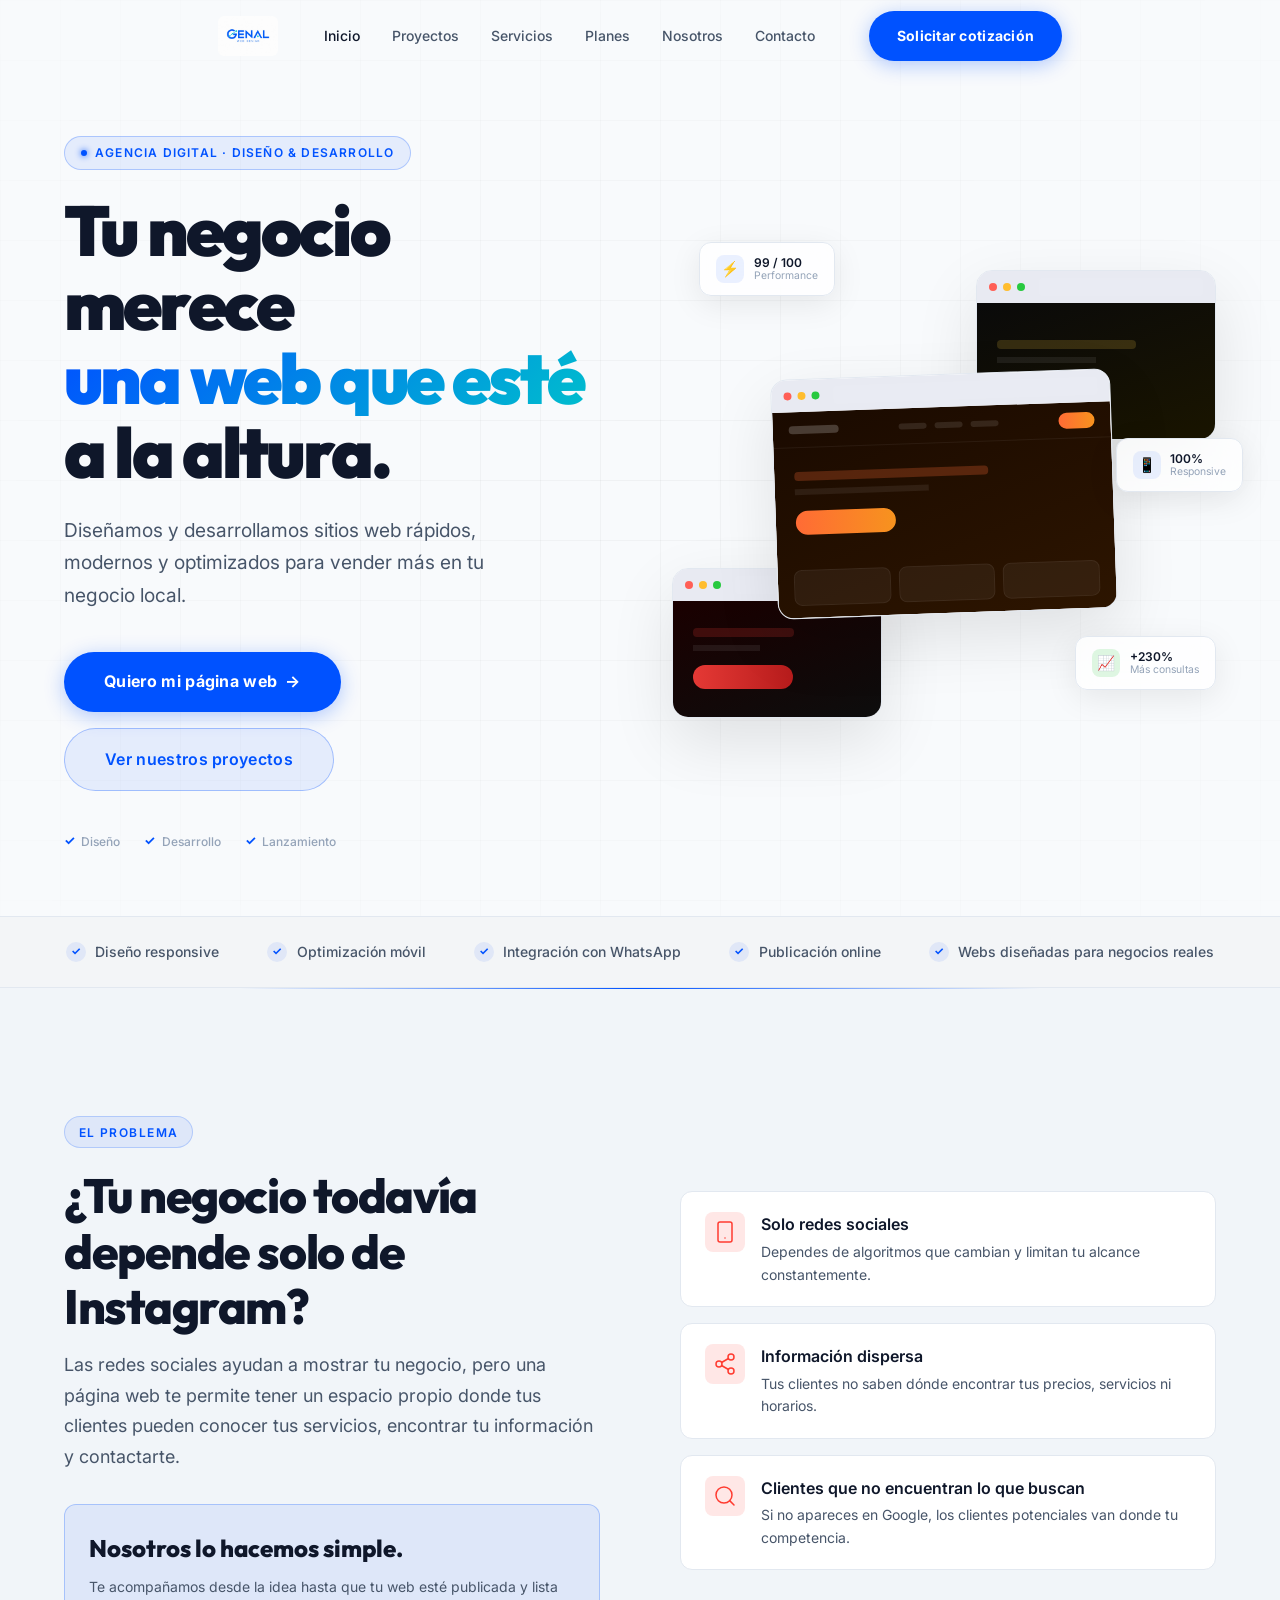
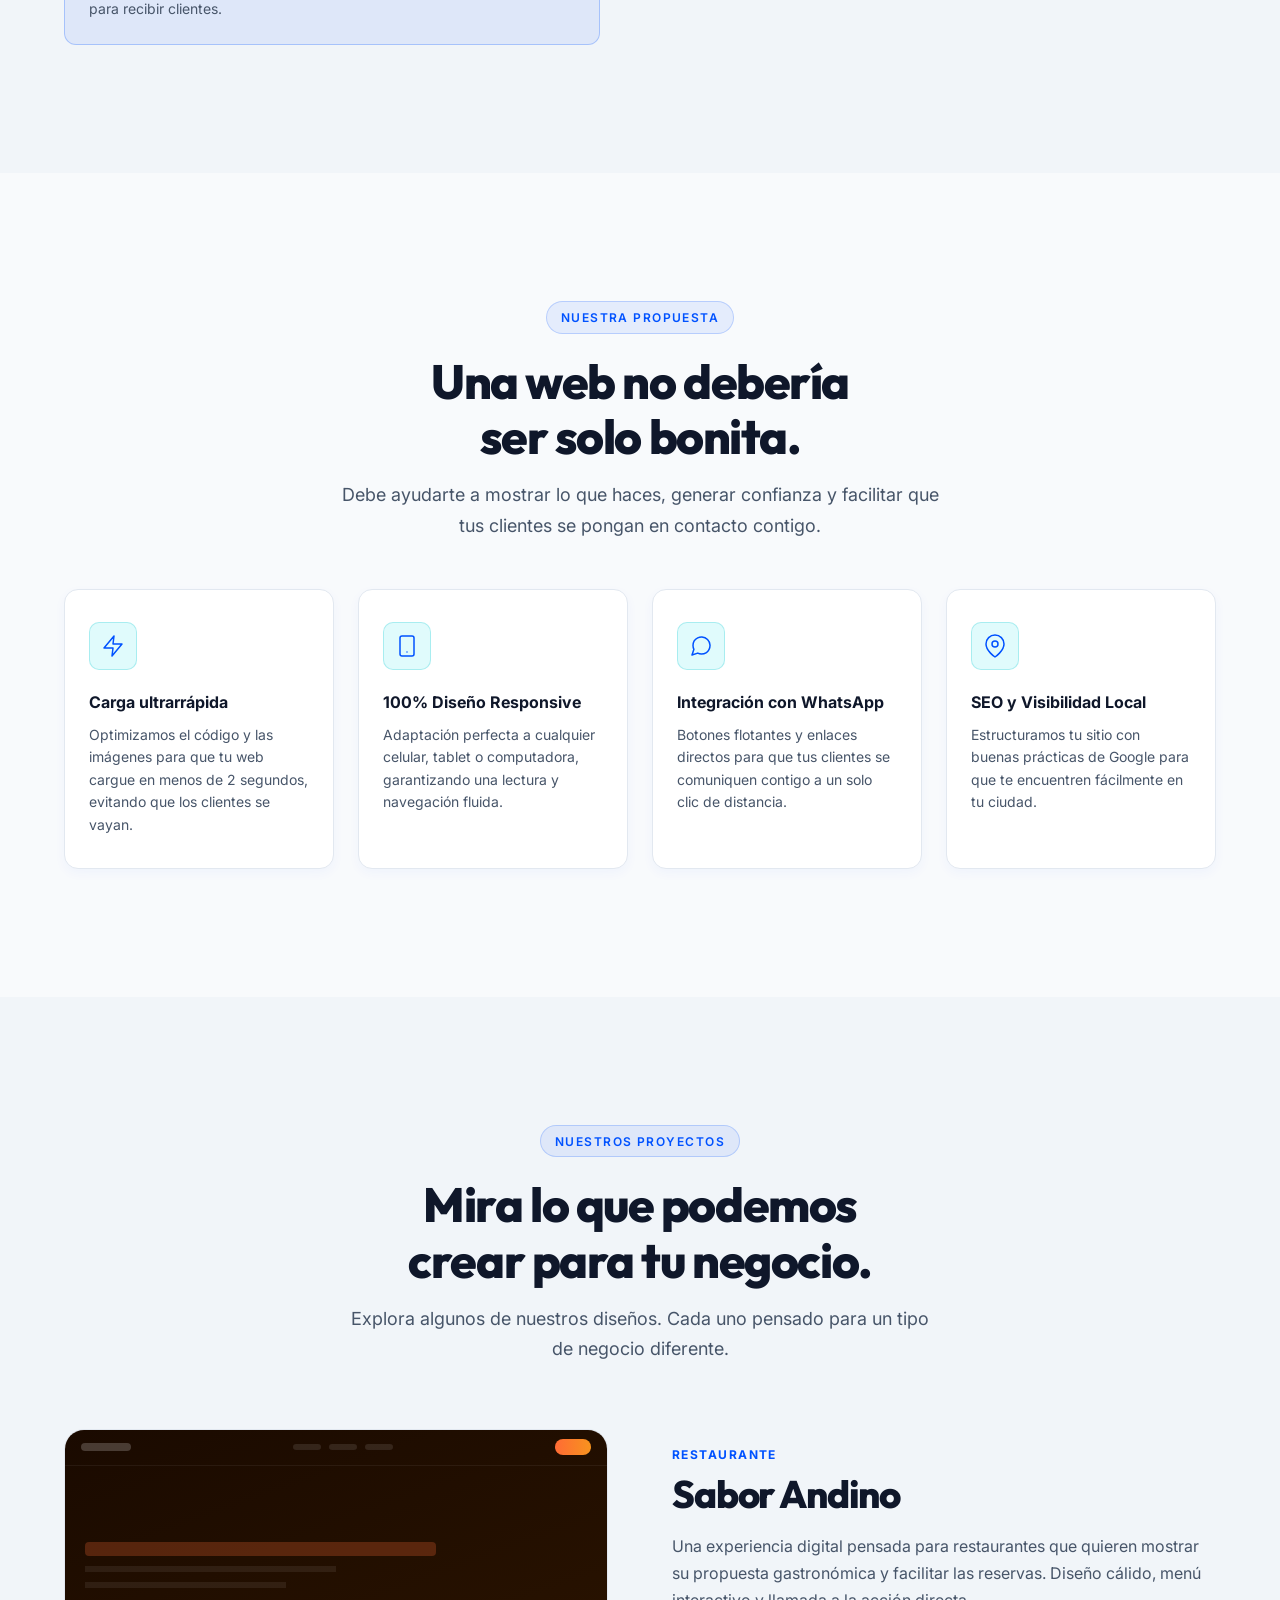
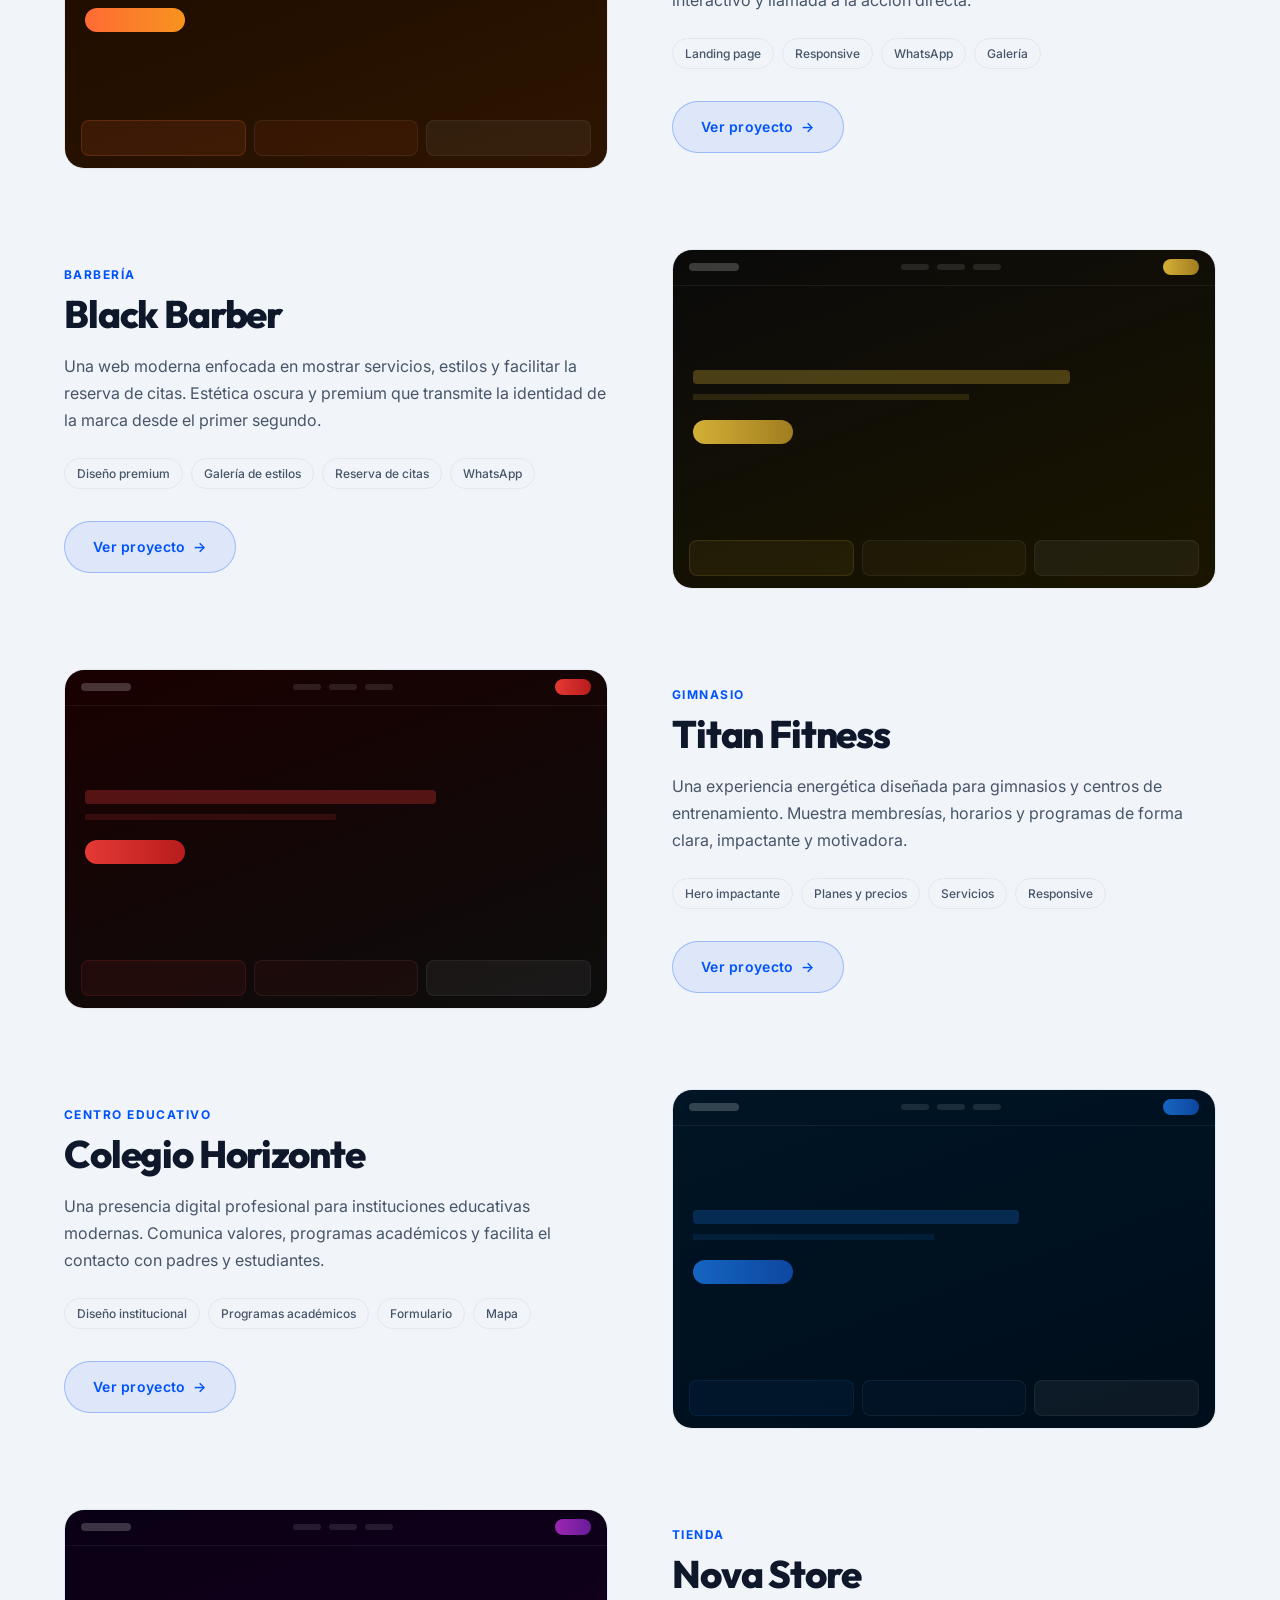
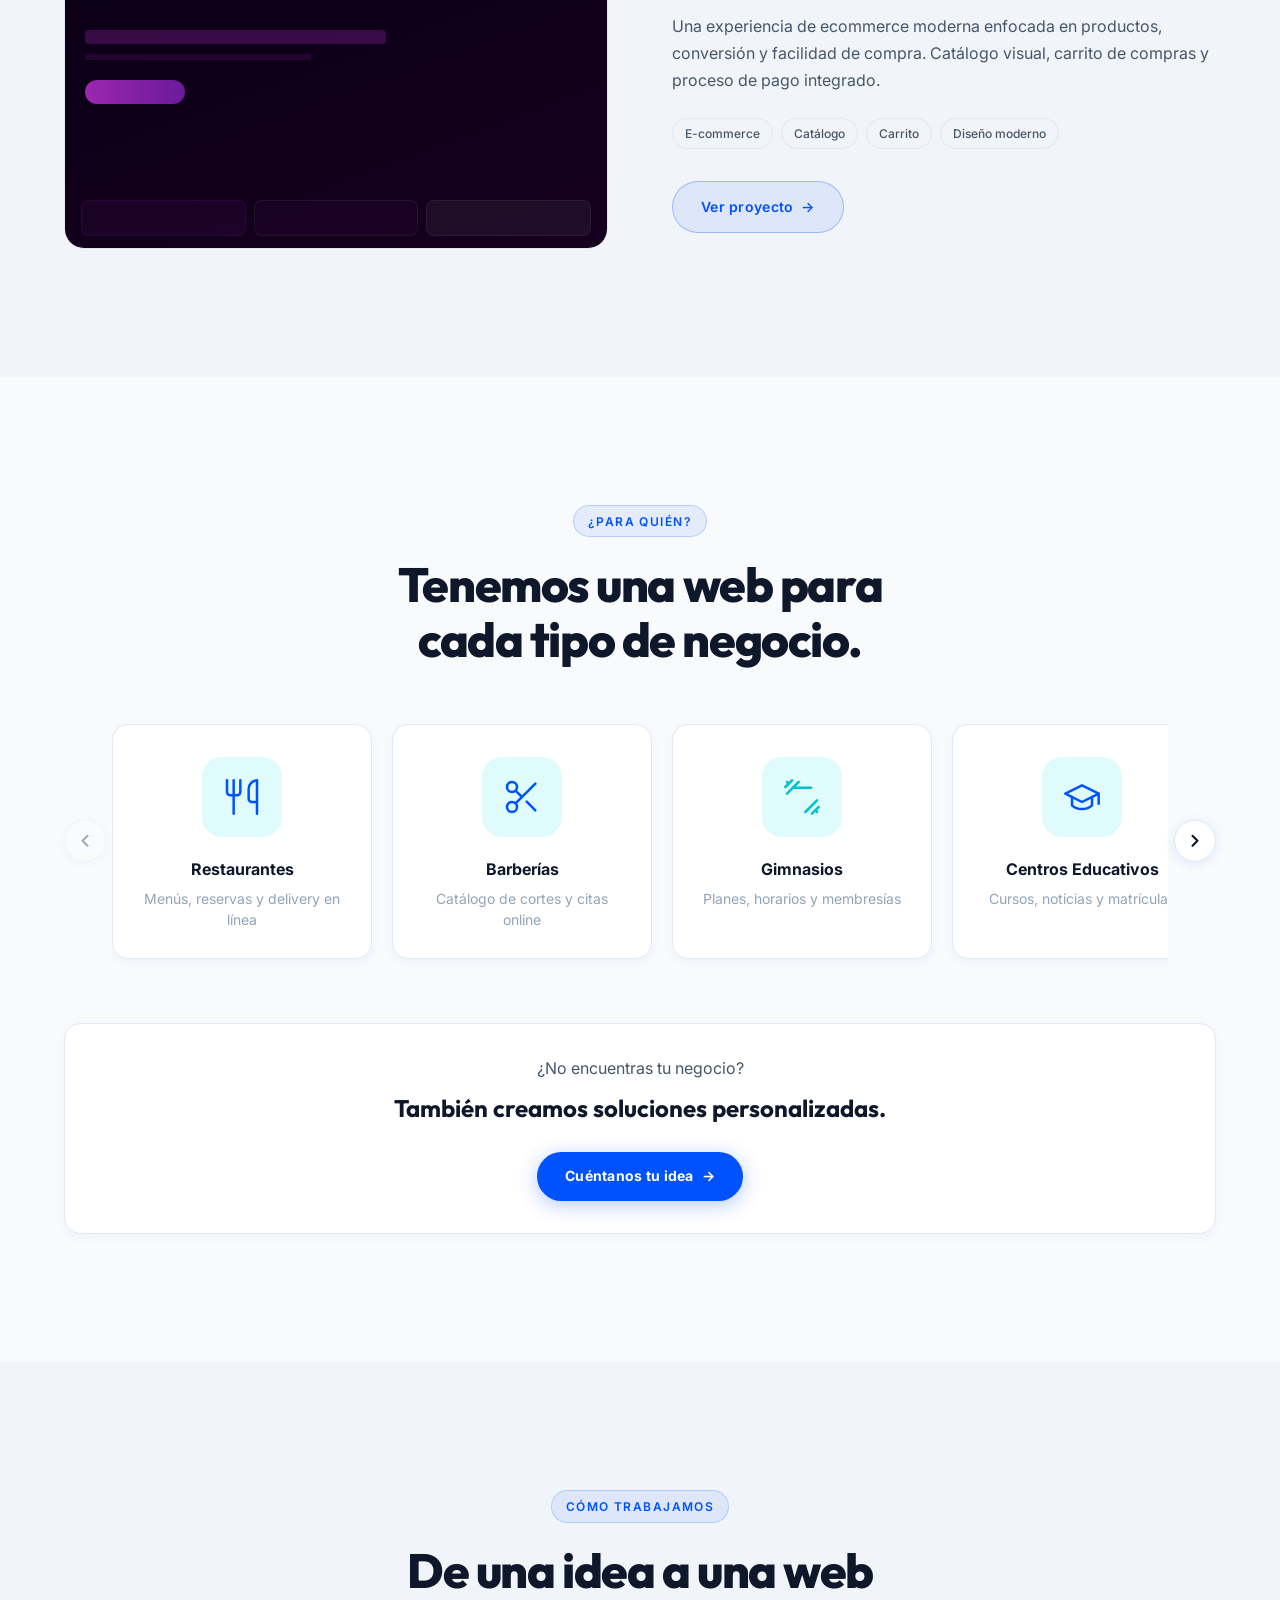
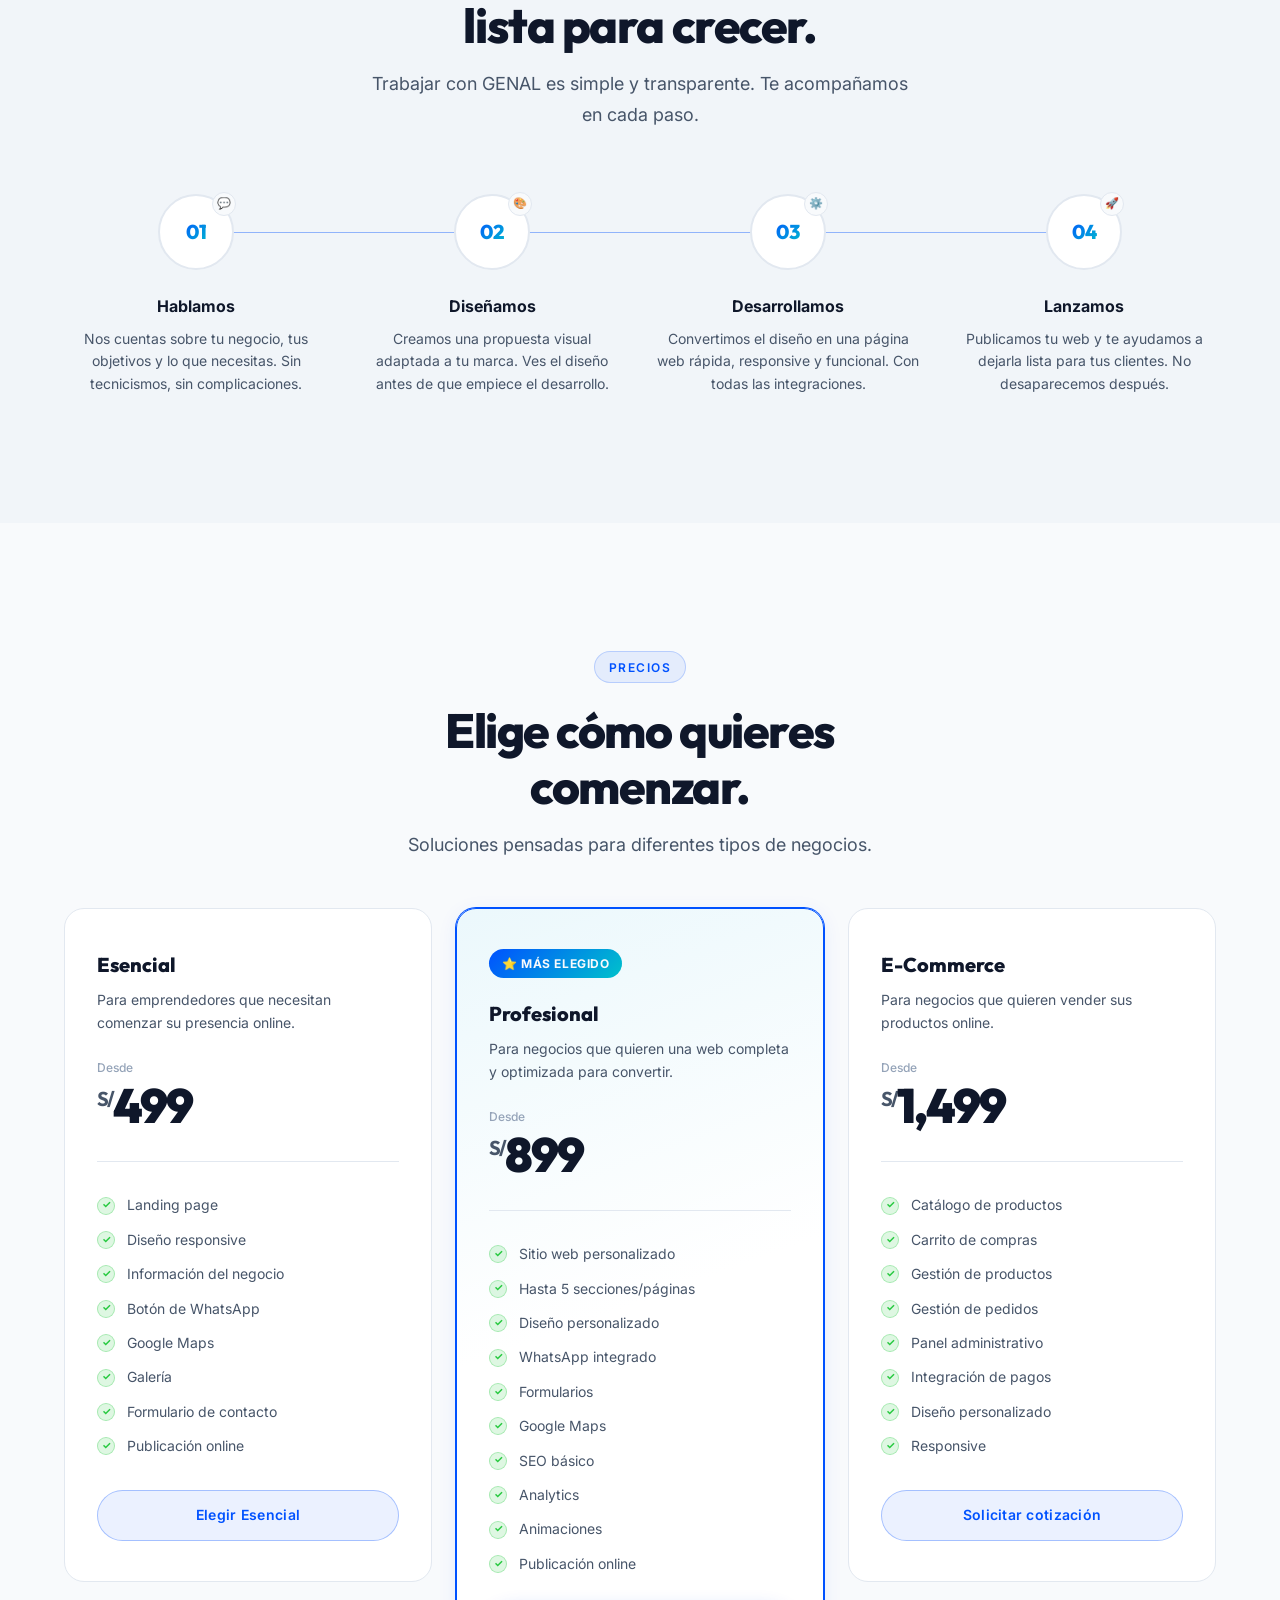
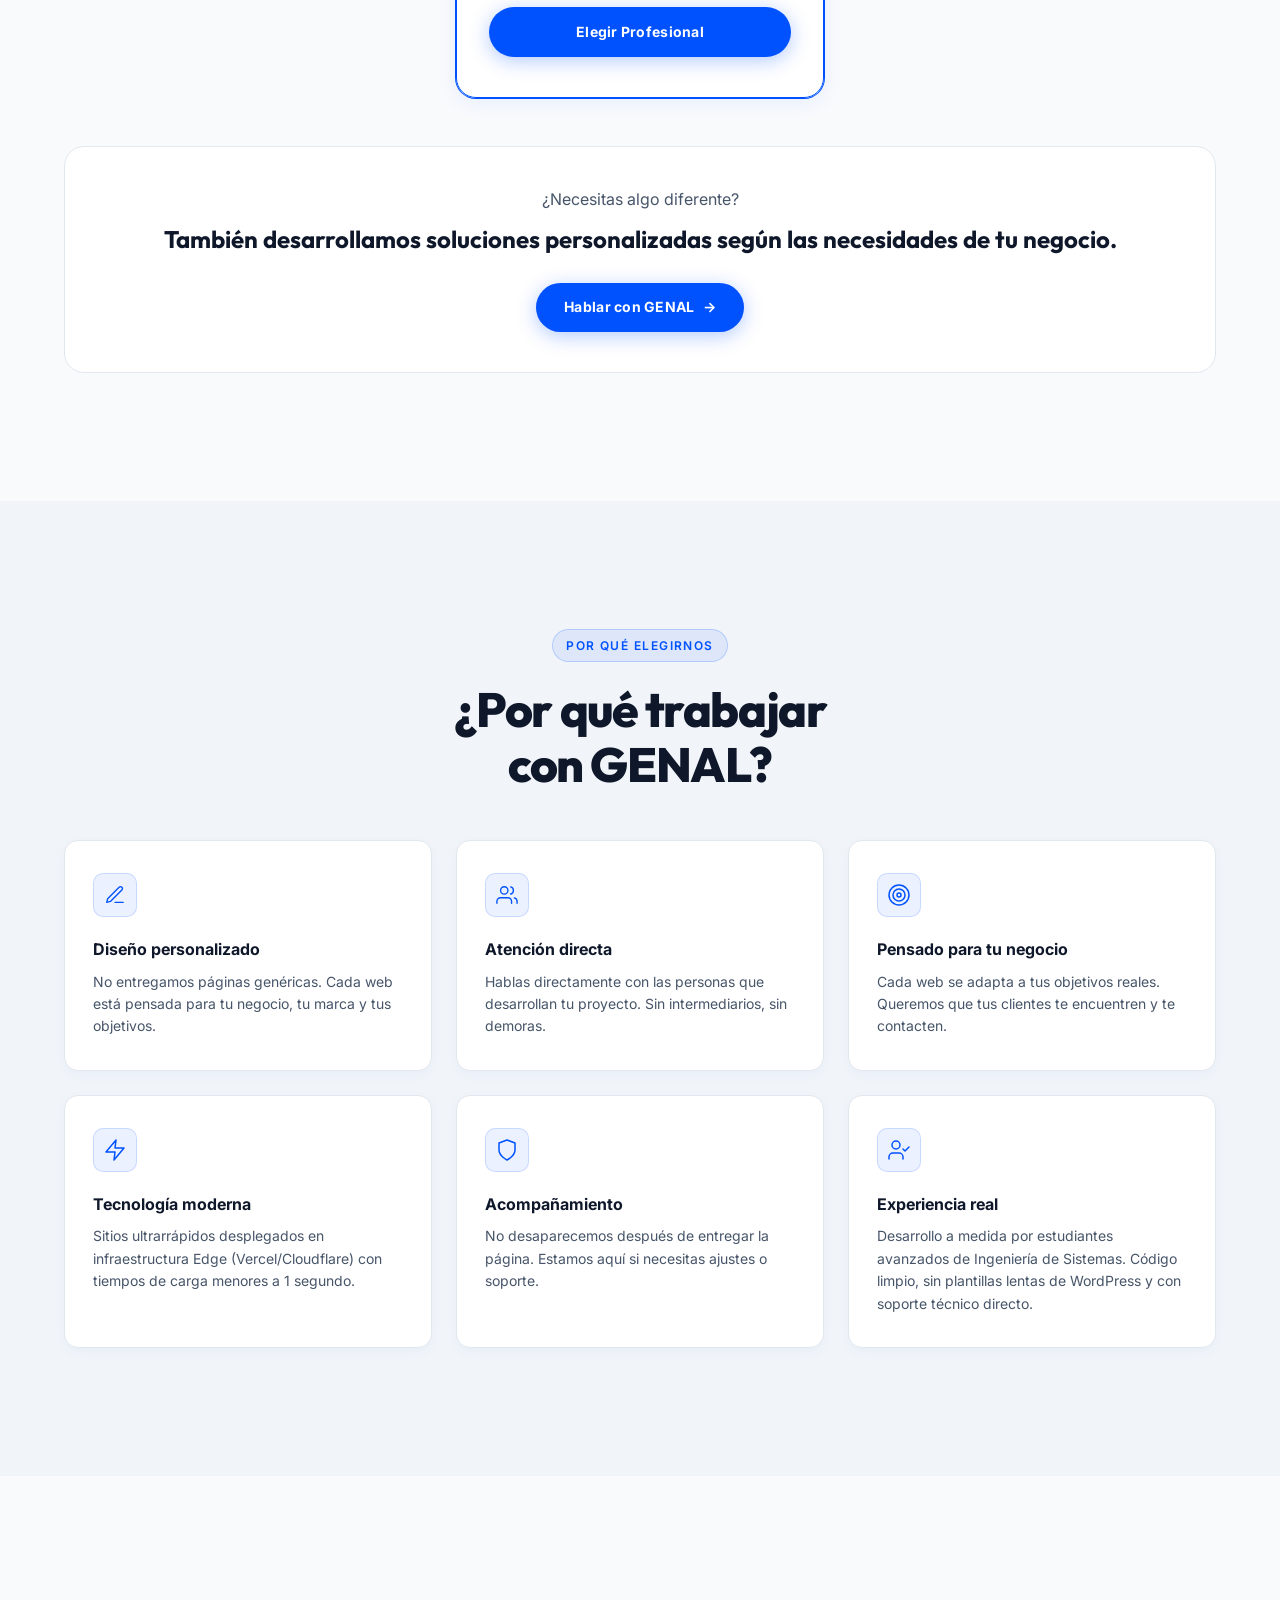
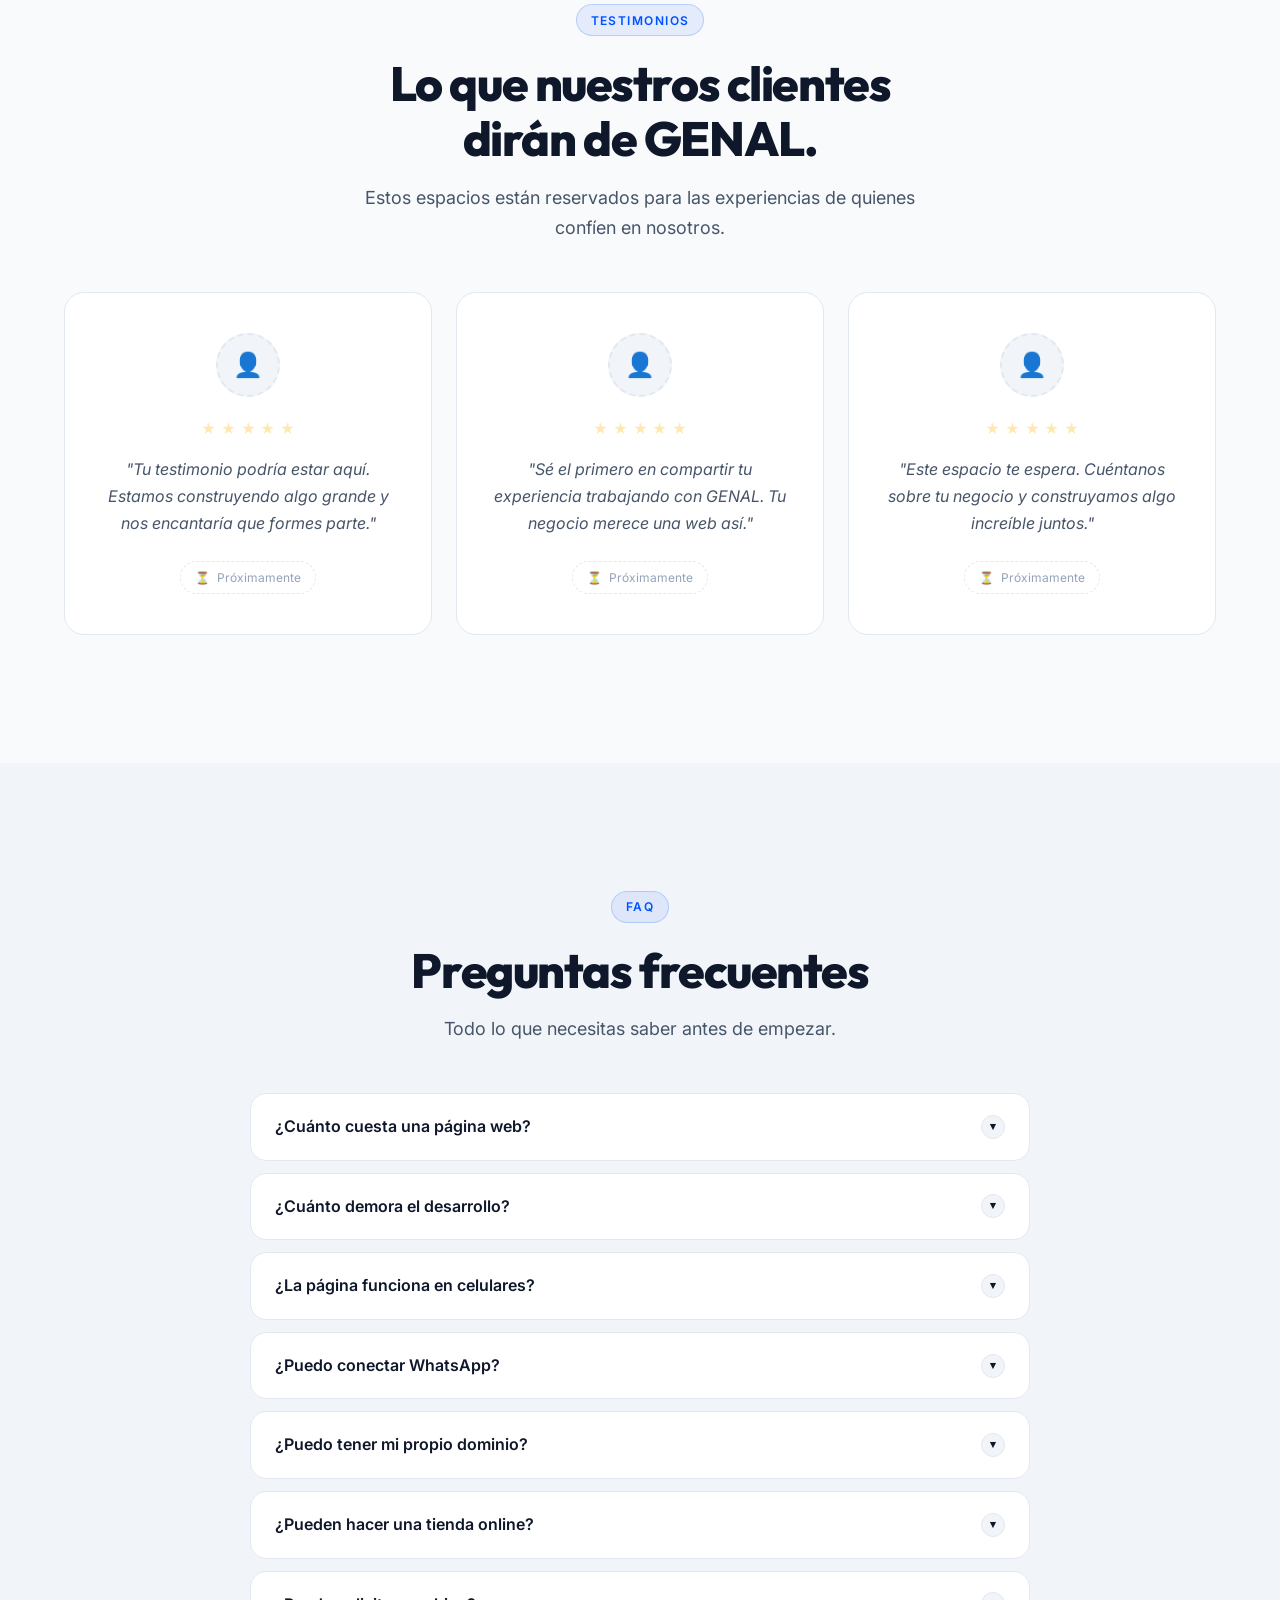
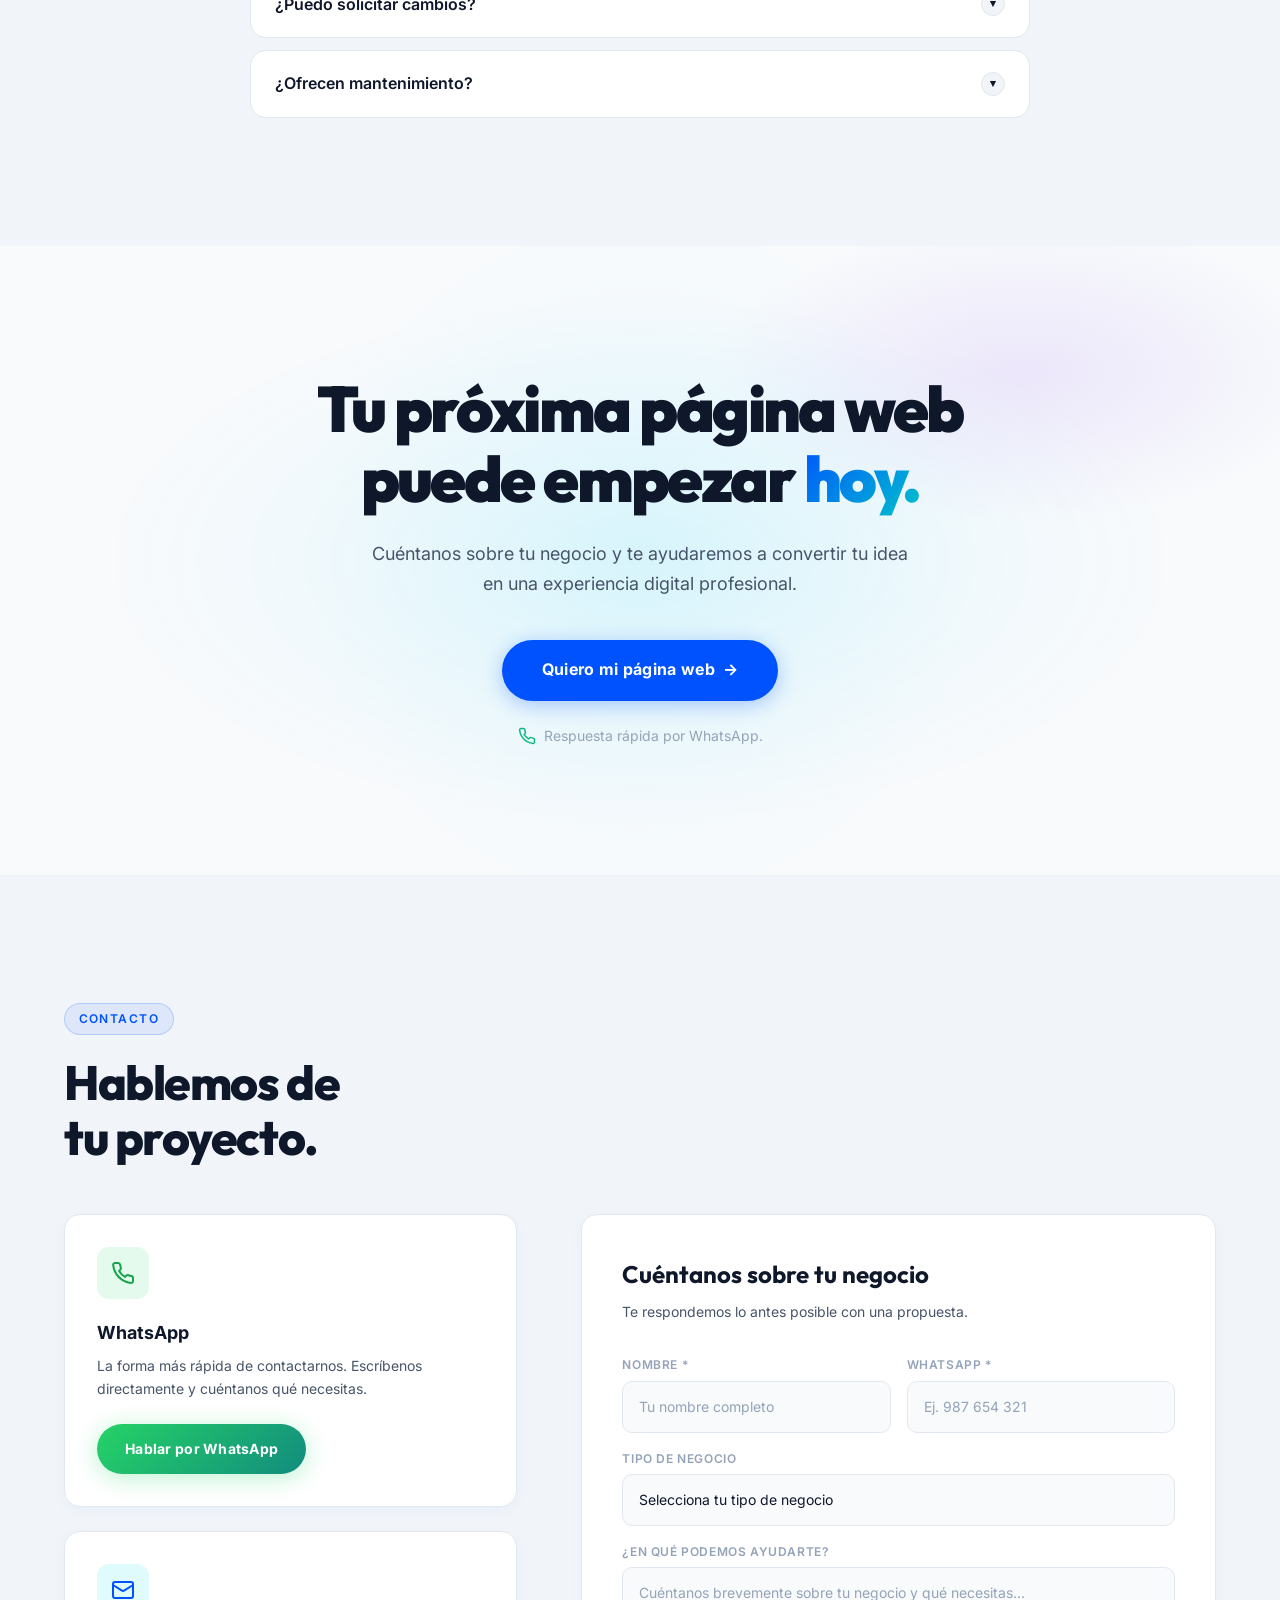
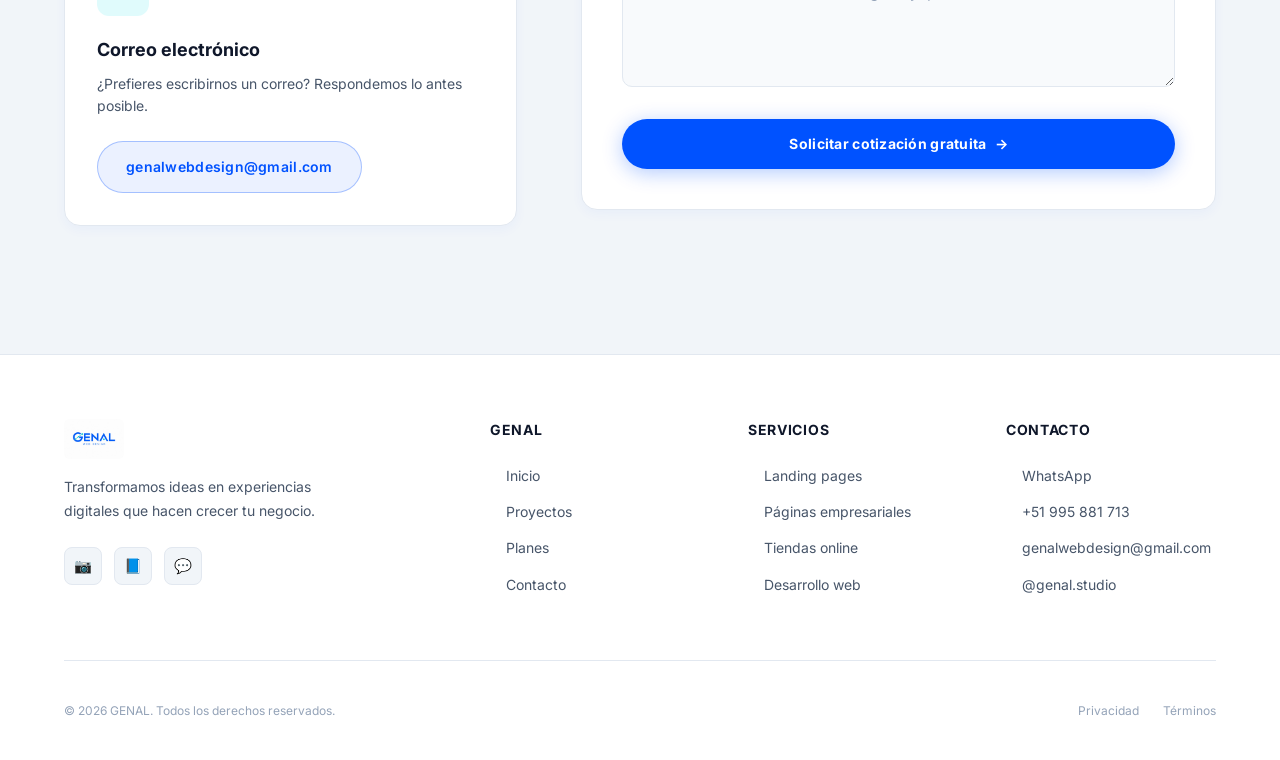
==== commit c4649c3b: "feat: add interactive business slider, wire form to WhatsApp, and remove leftover emojis" ====
--- a/index.html
+++ b/index.html
@@ -721,39 +721,100 @@
           </h2>
         </div>
 
-        <div class="business-grid">
-          <div class="business-card reveal">
-            <span class="business-emoji" aria-hidden="true"><svg width="24" height="24" viewBox="0 0 24 24" fill="none" stroke="currentColor" stroke-width="1.5" stroke-linecap="round" stroke-linejoin="round"><path d="M3 2v7c0 1.1.9 2 2 2h4a2 2 0 0 0 2-2V2"></path><path d="M7 2v20"></path><path d="M21 15V2v0a5 5 0 0 0-5 5v6c0 1.1.9 2 2 2h3Zm0 0v7"></path></svg></span>
-            <h4>Restaurantes</h4>
-          </div>
-          <div class="business-card reveal reveal-delay-1">
-            <span class="business-emoji" aria-hidden="true"><svg width="24" height="24" viewBox="0 0 24 24" fill="none" stroke="currentColor" stroke-width="1.5" stroke-linecap="round" stroke-linejoin="round"><circle cx="6" cy="6" r="3"></circle><path d="M8.12 8.12 12 12"></path><path d="M20 4 8.12 15.88"></path><circle cx="6" cy="18" r="3"></circle><path d="M14.8 14.8 20 20"></path></svg></span>
-            <h4>Barberías</h4>
-          </div>
-          <div class="business-card reveal reveal-delay-2">
-            <span class="business-emoji" aria-hidden="true"><svg width="24" height="24" viewBox="0 0 24 24" fill="none" stroke="currentColor" stroke-width="1.5" stroke-linecap="round" stroke-linejoin="round"><path d="m6.5 6.5 11 11"></path><path d="m21 21-1-1"></path><path d="m3 3 1 1"></path><path d="m18 22 4-4"></path><path d="m2 6 4-4"></path><path d="m3 10 7-7"></path><path d="m14 21 7-7"></path></svg></span>
-            <h4>Gimnasios</h4>
-          </div>
-          <div class="business-card reveal reveal-delay-3">
-            <span class="business-emoji" aria-hidden="true"><svg width="24" height="24" viewBox="0 0 24 24" fill="none" stroke="currentColor" stroke-width="1.5" stroke-linecap="round" stroke-linejoin="round"><path d="M22 10v6M2 10l10-5 10 5-10 5z"></path><path d="M6 12v5c3 3 9 3 12 0v-5"></path></svg></span>
-            <h4>Centros Educativos</h4>
-          </div>
-          <div class="business-card reveal">
-            <span class="business-emoji" aria-hidden="true"><svg width="24" height="24" viewBox="0 0 24 24" fill="none" stroke="currentColor" stroke-width="1.5" stroke-linecap="round" stroke-linejoin="round"><path d="M6 2 3 6v14a2 2 0 0 0 2 2h14a2 2 0 0 0 2-2V6l-3-4Z"></path><path d="M3 6h18"></path><path d="M16 10a4 4 0 0 1-8 0"></path></svg></span>
-            <h4>Tiendas</h4>
-          </div>
-          <div class="business-card reveal reveal-delay-1">
-            <span class="business-emoji" aria-hidden="true"><svg width="24" height="24" viewBox="0 0 24 24" fill="none" stroke="currentColor" stroke-width="1.5" stroke-linecap="round" stroke-linejoin="round"><path d="M2 3h6a4 4 0 0 1 4 4v14a3 3 0 0 0-3-3H2z"></path><path d="M22 3h-6a4 4 0 0 0-4 4v14a3 3 0 0 1 3-3h7z"></path></svg></span>
-            <h4>Academias</h4>
-          </div>
-          <div class="business-card reveal reveal-delay-2">
-            <span class="business-emoji" aria-hidden="true"><svg width="24" height="24" viewBox="0 0 24 24" fill="none" stroke="currentColor" stroke-width="1.5" stroke-linecap="round" stroke-linejoin="round"><path d="m9.9 4.2-.6.8a2 2 0 0 1-2.9 0l-.6-.8a1 1 0 0 0-1.6 0l-.6.8a2 2 0 0 1-2.9 0l-.6-.8a1 1 0 0 0-1.4 1.4l.8.6c.9.6 1.4 1.6 1.4 2.8 0 1.2-.5 2.2-1.4 2.8l-.8.6a1 1 0 0 0 1.4 1.4l.6-.8a2 2 0 0 1 2.9 0l.6.8a1 1 0 0 0 1.6 0l.6-.8a2 2 0 0 1 2.9 0l.6.8a1 1 0 0 0 1.4-1.4l-.8-.6c-.9-.6-1.4-1.6-1.4-2.8 0-1.2.5-2.2 1.4-2.8l.8-.6a1 1 0 0 0-1.4-1.4Z"></path></svg></span>
-            <h4>Spas</h4>
-          </div>
-          <div class="business-card reveal reveal-delay-3">
-            <span class="business-emoji" aria-hidden="true"><svg width="24" height="24" viewBox="0 0 24 24" fill="none" stroke="currentColor" stroke-width="1.5" stroke-linecap="round" stroke-linejoin="round"><rect width="20" height="14" x="2" y="7" rx="2" ry="2"></rect><path d="M16 21V5a2 2 0 0 0-2-2h-4a2 2 0 0 0-2 2v16"></path></svg></span>
-            <h4>Emprendimientos</h4>
-          </div>
+        <!-- Carousel wrapper -->
+        <div class="biz-slider-wrap">
+          <button class="biz-arrow biz-arrow-prev" id="biz-prev" aria-label="Anterior">
+            <svg width="20" height="20" viewBox="0 0 24 24" fill="none" stroke="currentColor" stroke-width="2.5" stroke-linecap="round" stroke-linejoin="round"><polyline points="15 18 9 12 15 6"></polyline></svg>
+          </button>
+
+          <div class="biz-slider" id="biz-slider" role="list" aria-label="Tipos de negocios">
+
+            <!-- Restaurantes -->
+            <div class="biz-slide" role="listitem">
+              <div class="biz-icon-area">
+                <svg width="40" height="40" viewBox="0 0 24 24" fill="none" stroke="#0052FF" stroke-width="1.5" stroke-linecap="round" stroke-linejoin="round"><path d="M3 2v7c0 1.1.9 2 2 2h4a2 2 0 0 0 2-2V2"></path><path d="M7 2v20"></path><path d="M21 15V2v0a5 5 0 0 0-5 5v6c0 1.1.9 2 2 2h3Zm0 0v7"></path></svg>
+              </div>
+              <h4>Restaurantes</h4>
+              <p>Menús, reservas y delivery en línea</p>
+            </div>
+
+            <!-- Barberías -->
+            <div class="biz-slide" role="listitem">
+              <div class="biz-icon-area">
+                <svg width="40" height="40" viewBox="0 0 24 24" fill="none" stroke="#0052FF" stroke-width="1.5" stroke-linecap="round" stroke-linejoin="round"><circle cx="6" cy="6" r="3"></circle><path d="M8.12 8.12 12 12"></path><path d="M20 4 8.12 15.88"></path><circle cx="6" cy="18" r="3"></circle><path d="M14.8 14.8 20 20"></path></svg>
+              </div>
+              <h4>Barberías</h4>
+              <p>Catálogo de cortes y citas online</p>
+            </div>
+
+            <!-- Gimnasios -->
+            <div class="biz-slide" role="listitem">
+              <div class="biz-icon-area">
+                <svg width="40" height="40" viewBox="0 0 24 24" fill="none" stroke="#00C2CB" stroke-width="1.5" stroke-linecap="round" stroke-linejoin="round"><path d="M6.5 6.5h11"></path><path d="m21 21-1-1"></path><path d="m3 3 1 1"></path><path d="m18 22 4-4"></path><path d="m2 6 4-4"></path><path d="m3 10 7-7"></path><path d="m14 21 7-7"></path></svg>
+              </div>
+              <h4>Gimnasios</h4>
+              <p>Planes, horarios y membresías</p>
+            </div>
+
+            <!-- Centros Educativos -->
+            <div class="biz-slide" role="listitem">
+              <div class="biz-icon-area">
+                <svg width="40" height="40" viewBox="0 0 24 24" fill="none" stroke="#0052FF" stroke-width="1.5" stroke-linecap="round" stroke-linejoin="round"><path d="M22 10v6M2 10l10-5 10 5-10 5z"></path><path d="M6 12v5c3 3 9 3 12 0v-5"></path></svg>
+              </div>
+              <h4>Centros Educativos</h4>
+              <p>Cursos, noticias y matrículas</p>
+            </div>
+
+            <!-- Tiendas -->
+            <div class="biz-slide" role="listitem">
+              <div class="biz-icon-area">
+                <svg width="40" height="40" viewBox="0 0 24 24" fill="none" stroke="#00C2CB" stroke-width="1.5" stroke-linecap="round" stroke-linejoin="round"><path d="M6 2 3 6v14a2 2 0 0 0 2 2h14a2 2 0 0 0 2-2V6l-3-4Z"></path><path d="M3 6h18"></path><path d="M16 10a4 4 0 0 1-8 0"></path></svg>
+              </div>
+              <h4>Tiendas</h4>
+              <p>Catálogo y tienda en línea</p>
+            </div>
+
+            <!-- Academias -->
+            <div class="biz-slide" role="listitem">
+              <div class="biz-icon-area">
+                <svg width="40" height="40" viewBox="0 0 24 24" fill="none" stroke="#0052FF" stroke-width="1.5" stroke-linecap="round" stroke-linejoin="round"><path d="M2 3h6a4 4 0 0 1 4 4v14a3 3 0 0 0-3-3H2z"></path><path d="M22 3h-6a4 4 0 0 0-4 4v14a3 3 0 0 1 3-3h7z"></path></svg>
+              </div>
+              <h4>Academias</h4>
+              <p>Cursos, talleres e inscripciones</p>
+            </div>
+
+            <!-- Spas -->
+            <div class="biz-slide" role="listitem">
+              <div class="biz-icon-area">
+                <svg width="40" height="40" viewBox="0 0 24 24" fill="none" stroke="#00C2CB" stroke-width="1.5" stroke-linecap="round" stroke-linejoin="round"><path d="M12 22a7 7 0 0 0 7-7c0-2-1-3.9-3-5.5s-3.5-4-4-6.5c-.5 2.5-2 4.9-4 6.5C6 11.1 5 13 5 15a7 7 0 0 0 7 7z"></path></svg>
+              </div>
+              <h4>Spas</h4>
+              <p>Servicios, precios y reservas</p>
+            </div>
+
+            <!-- Emprendimientos -->
+            <div class="biz-slide" role="listitem">
+              <div class="biz-icon-area">
+                <svg width="40" height="40" viewBox="0 0 24 24" fill="none" stroke="#0052FF" stroke-width="1.5" stroke-linecap="round" stroke-linejoin="round"><rect width="20" height="14" x="2" y="7" rx="2" ry="2"></rect><path d="M16 21V5a2 2 0 0 0-2-2h-4a2 2 0 0 0-2 2v16"></path></svg>
+              </div>
+              <h4>Emprendimientos</h4>
+              <p>Presencia digital profesional</p>
+            </div>
+
+            <!-- Clínicas / Médicos -->
+            <div class="biz-slide" role="listitem">
+              <div class="biz-icon-area">
+                <svg width="40" height="40" viewBox="0 0 24 24" fill="none" stroke="#00C2CB" stroke-width="1.5" stroke-linecap="round" stroke-linejoin="round"><path d="M22 12h-4l-3 9L9 3l-3 9H2"></path></svg>
+              </div>
+              <h4>Clínicas</h4>
+              <p>Especialidades, doctores y citas</p>
+            </div>
+
+          </div>
+
+          <button class="biz-arrow biz-arrow-next" id="biz-next" aria-label="Siguiente">
+            <svg width="20" height="20" viewBox="0 0 24 24" fill="none" stroke="currentColor" stroke-width="2.5" stroke-linecap="round" stroke-linejoin="round"><polyline points="9 18 15 12 9 6"></polyline></svg>
+          </button>
         </div>
 
         <div class="forwhom-cta reveal">
@@ -1015,13 +1076,17 @@
         <div class="why-grid">
 
           <div class="why-card reveal">
-            <div class="why-icon" aria-hidden="true">🎨</div>
+            <div class="why-icon" aria-hidden="true">
+              <svg width="22" height="22" viewBox="0 0 24 24" fill="none" stroke="currentColor" stroke-width="1.5" stroke-linecap="round" stroke-linejoin="round"><path d="M12 20h9"></path><path d="M16.5 3.5a2.121 2.121 0 0 1 3 3L7 19l-4 1 1-4L16.5 3.5z"></path></svg>
+            </div>
             <h3>Diseño personalizado</h3>
             <p>No entregamos páginas genéricas. Cada web está pensada para tu negocio, tu marca y tus objetivos.</p>
           </div>
 
           <div class="why-card reveal reveal-delay-1">
-            <div class="why-icon" aria-hidden="true">🤝</div>
+            <div class="why-icon" aria-hidden="true">
+              <svg width="22" height="22" viewBox="0 0 24 24" fill="none" stroke="currentColor" stroke-width="1.5" stroke-linecap="round" stroke-linejoin="round"><path d="M17 21v-2a4 4 0 0 0-4-4H5a4 4 0 0 0-4 4v2"></path><circle cx="9" cy="7" r="4"></circle><path d="M23 21v-2a4 4 0 0 0-3-3.87"></path><path d="M16 3.13a4 4 0 0 1 0 7.75"></path></svg>
+            </div>
             <h3>Atención directa</h3>
             <p>Hablas directamente con las personas que desarrollan tu proyecto. Sin intermediarios, sin demoras.</p>
           </div>
--- a/styles.css
+++ b/styles.css
@@ -1234,60 +1234,132 @@
   border: 1px solid rgba(255,255,255,0.06);
 }
 
-/* ─── For Whom Section ──────────────────────────────────────── */
+/* ─── For Whom Carousel ─────────────────────────────────────── */
 .forwhom-section { background: var(--bg-primary); }
 
-.business-grid {
-  display: grid;
-  grid-template-columns: repeat(4, 1fr);
-  gap: 1rem;
+/* Outer wrapper: positions arrows */
+.biz-slider-wrap {
+  position: relative;
   margin-top: 3rem;
-}
-
-.business-card {
+  padding: 0 3rem;        /* room for arrow buttons */
+}
+
+/* Scrollable track */
+.biz-slider {
+  display: flex;
+  gap: 1.25rem;
+  overflow-x: auto;
+  scroll-snap-type: x mandatory;
+  scroll-behavior: smooth;
+  scrollbar-width: none;          /* Firefox */
+  -ms-overflow-style: none;       /* IE / Edge */
+  padding-bottom: 1rem;           /* space for box-shadow to breathe */
+  padding-top: 0.5rem;
+  cursor: grab;
+}
+.biz-slider::-webkit-scrollbar { display: none; }  /* Chrome / Safari */
+.biz-slider.dragging { cursor: grabbing; scroll-behavior: auto; }
+
+/* Individual slide cards */
+.biz-slide {
+  flex: 0 0 260px;
+  scroll-snap-align: start;
   background: var(--bg-card);
   border: 1px solid var(--border-card);
-  border-radius: 14px;
-  padding: 1.75rem 1.25rem;
+  border-radius: 16px;
+  padding: 2rem 1.5rem 1.75rem;
   text-align: center;
+  transition: transform var(--transition-base), box-shadow var(--transition-base), border-color var(--transition-base);
+  box-shadow: var(--shadow-card);
+  user-select: none;
+}
+
+.biz-slide:hover {
+  transform: translateY(-5px);
+  border-color: rgba(0, 82, 255, 0.22);
+  box-shadow: 0 12px 30px rgba(0, 82, 255, 0.10);
+}
+
+/* Icon showcase area */
+.biz-icon-area {
+  width: 80px;
+  height: 80px;
+  background: var(--accent-light);      /* #E0FBFC */
+  border-radius: 20px;
+  display: flex;
+  align-items: center;
+  justify-content: center;
+  margin: 0 auto 1.25rem;
+  transition: background var(--transition-base);
+}
+
+.biz-slide:hover .biz-icon-area {
+  background: var(--primary-light);
+}
+
+.biz-slide h4 {
+  font-size: var(--text-base);
+  font-weight: 700;
+  color: var(--text-dark);
+  margin-bottom: 0.35rem;
+}
+
+.biz-slide p {
+  font-size: var(--text-sm);
+  color: var(--text-muted);
+  line-height: 1.5;
+}
+
+/* Arrow buttons */
+.biz-arrow {
+  position: absolute;
+  top: 50%;
+  transform: translateY(-60%);       /* vertically center on icon area */
+  z-index: 10;
+  width: 42px;
+  height: 42px;
+  border-radius: 50%;
+  background: var(--bg-card);
+  border: 1.5px solid var(--border-card);
+  color: var(--text-dark);
+  display: flex;
+  align-items: center;
+  justify-content: center;
+  cursor: pointer;
+  box-shadow: 0 2px 12px rgba(0, 82, 255, 0.10);
   transition: all var(--transition-base);
-  cursor: default;
-  box-shadow: var(--shadow-card);
-}
-
-.business-card:hover {
-  border-color: rgba(0, 82, 255, 0.25);
-  background: var(--bg-card);
-  transform: translateY(-4px);
-  box-shadow: 0 8px 28px rgba(0, 82, 255, 0.10);
-}
-
-.business-emoji {
-  margin-bottom: 0.75rem;
-  display: flex;
-  justify-content: center;
-  color: var(--primary);
-}
-.business-emoji svg {
-  width: 32px;
-  height: 32px;
-}
-
-.business-card h4 {
-  font-size: var(--text-sm);
-  font-weight: 600;
-  color: var(--text-secondary);
-}
-
-.business-card:hover h4 { color: var(--text-dark); }
+}
+
+.biz-arrow:hover {
+  background: var(--primary);
+  border-color: var(--primary);
+  color: #fff;
+  box-shadow: 0 4px 16px rgba(0, 82, 255, 0.25);
+}
+
+.biz-arrow-prev { left: 0; }
+.biz-arrow-next { right: 0; }
+
+/* Disabled state */
+.biz-arrow:disabled { opacity: 0.35; cursor: default; }
+.biz-arrow:disabled:hover { background: var(--bg-card); border-color: var(--border-card); color: var(--text-dark); box-shadow: 0 2px 12px rgba(0,82,255,0.10); }
+
+/* Mobile: smaller cards */
+@media (max-width: 600px) {
+  .biz-slider-wrap { padding: 0 2.5rem; }
+  .biz-slide { flex: 0 0 200px; padding: 1.5rem 1rem 1.25rem; }
+  .biz-icon-area { width: 64px; height: 64px; border-radius: 16px; }
+  .biz-arrow { width: 36px; height: 36px; }
+}
 
 .forwhom-cta {
   text-align: center;
   margin-top: 3rem;
   padding: 2rem;
   background: var(--bg-card);
-  border: 1px solid var(--border);
-  border-radius: var(--radius-xl);
+  border: 1px solid var(--border-card);
+  border-radius: 16px;
+  box-shadow: var(--shadow-card);
 }
 
 .forwhom-cta p {
@@ -1300,6 +1372,7 @@
   font-family: var(--font-display);
   font-size: var(--text-2xl);
   font-weight: 700;
+  color: var(--text-dark);
   margin-bottom: 1.5rem;
 }
 
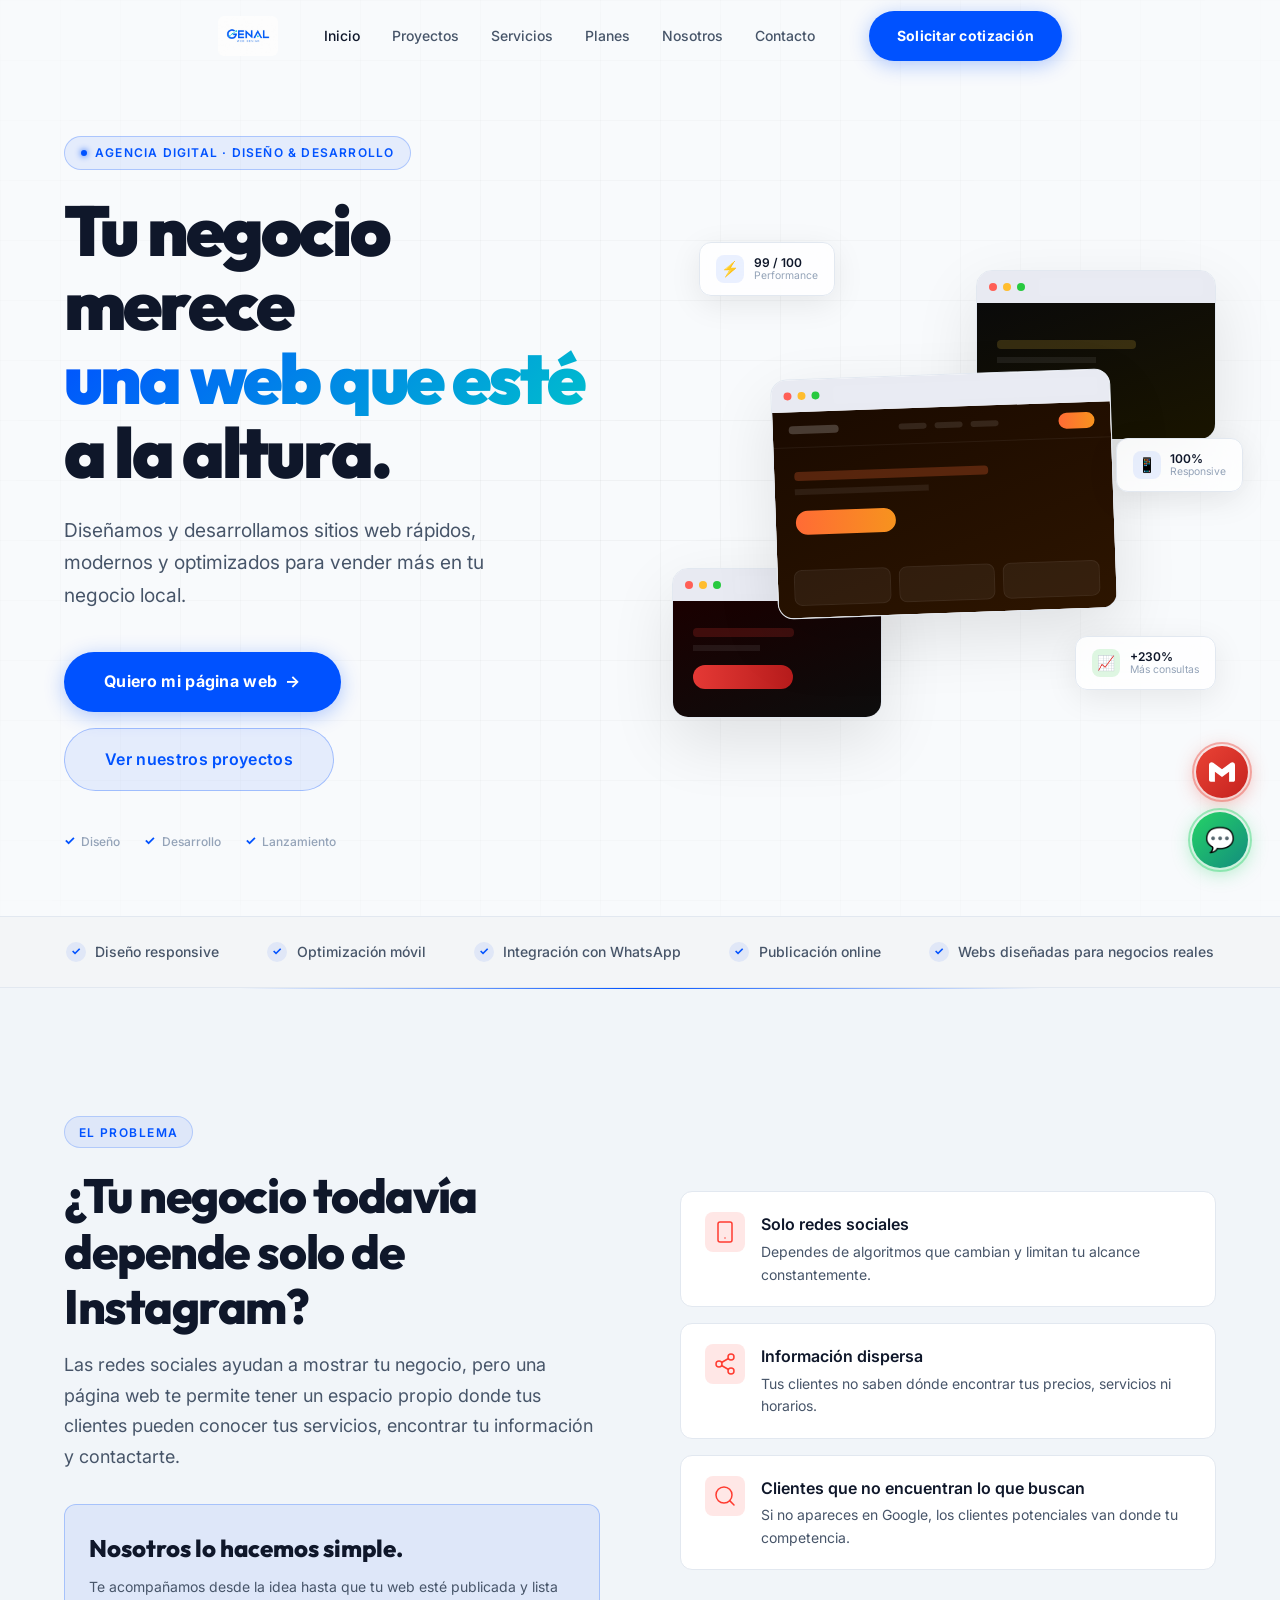
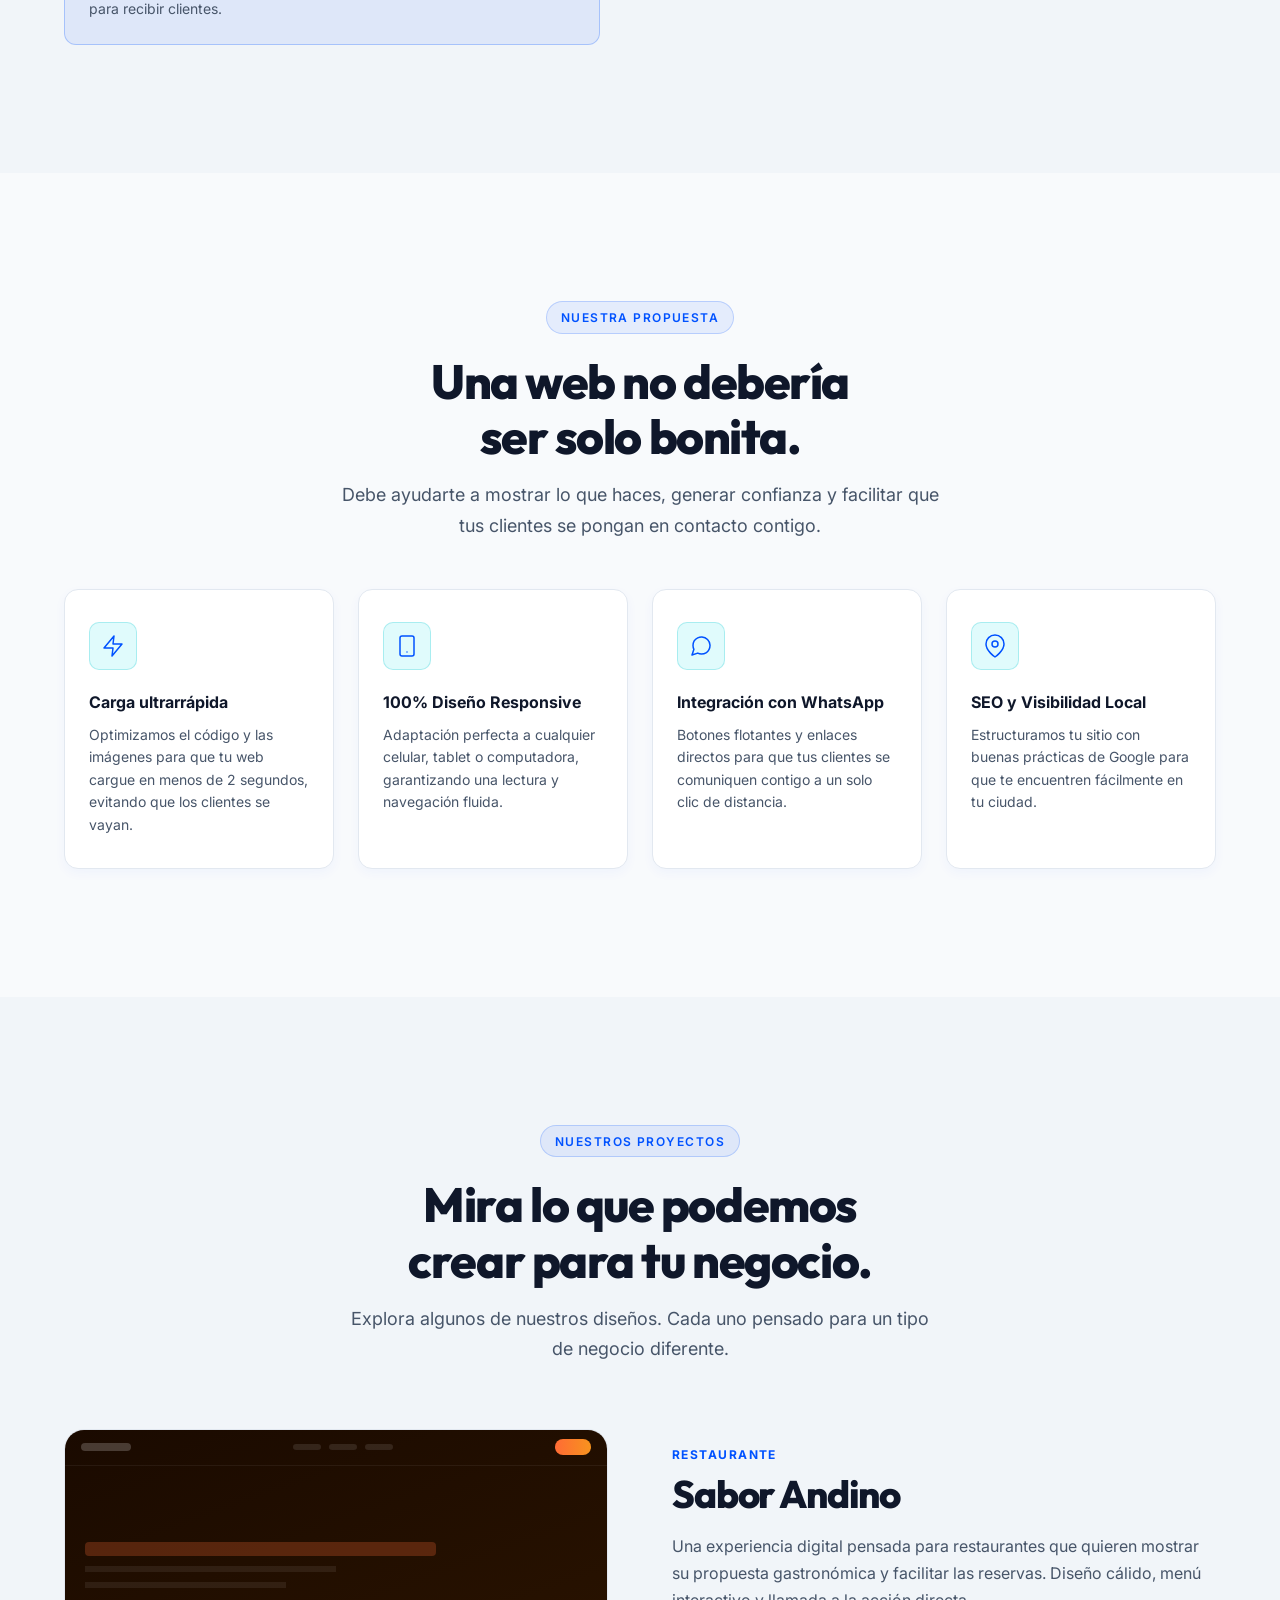
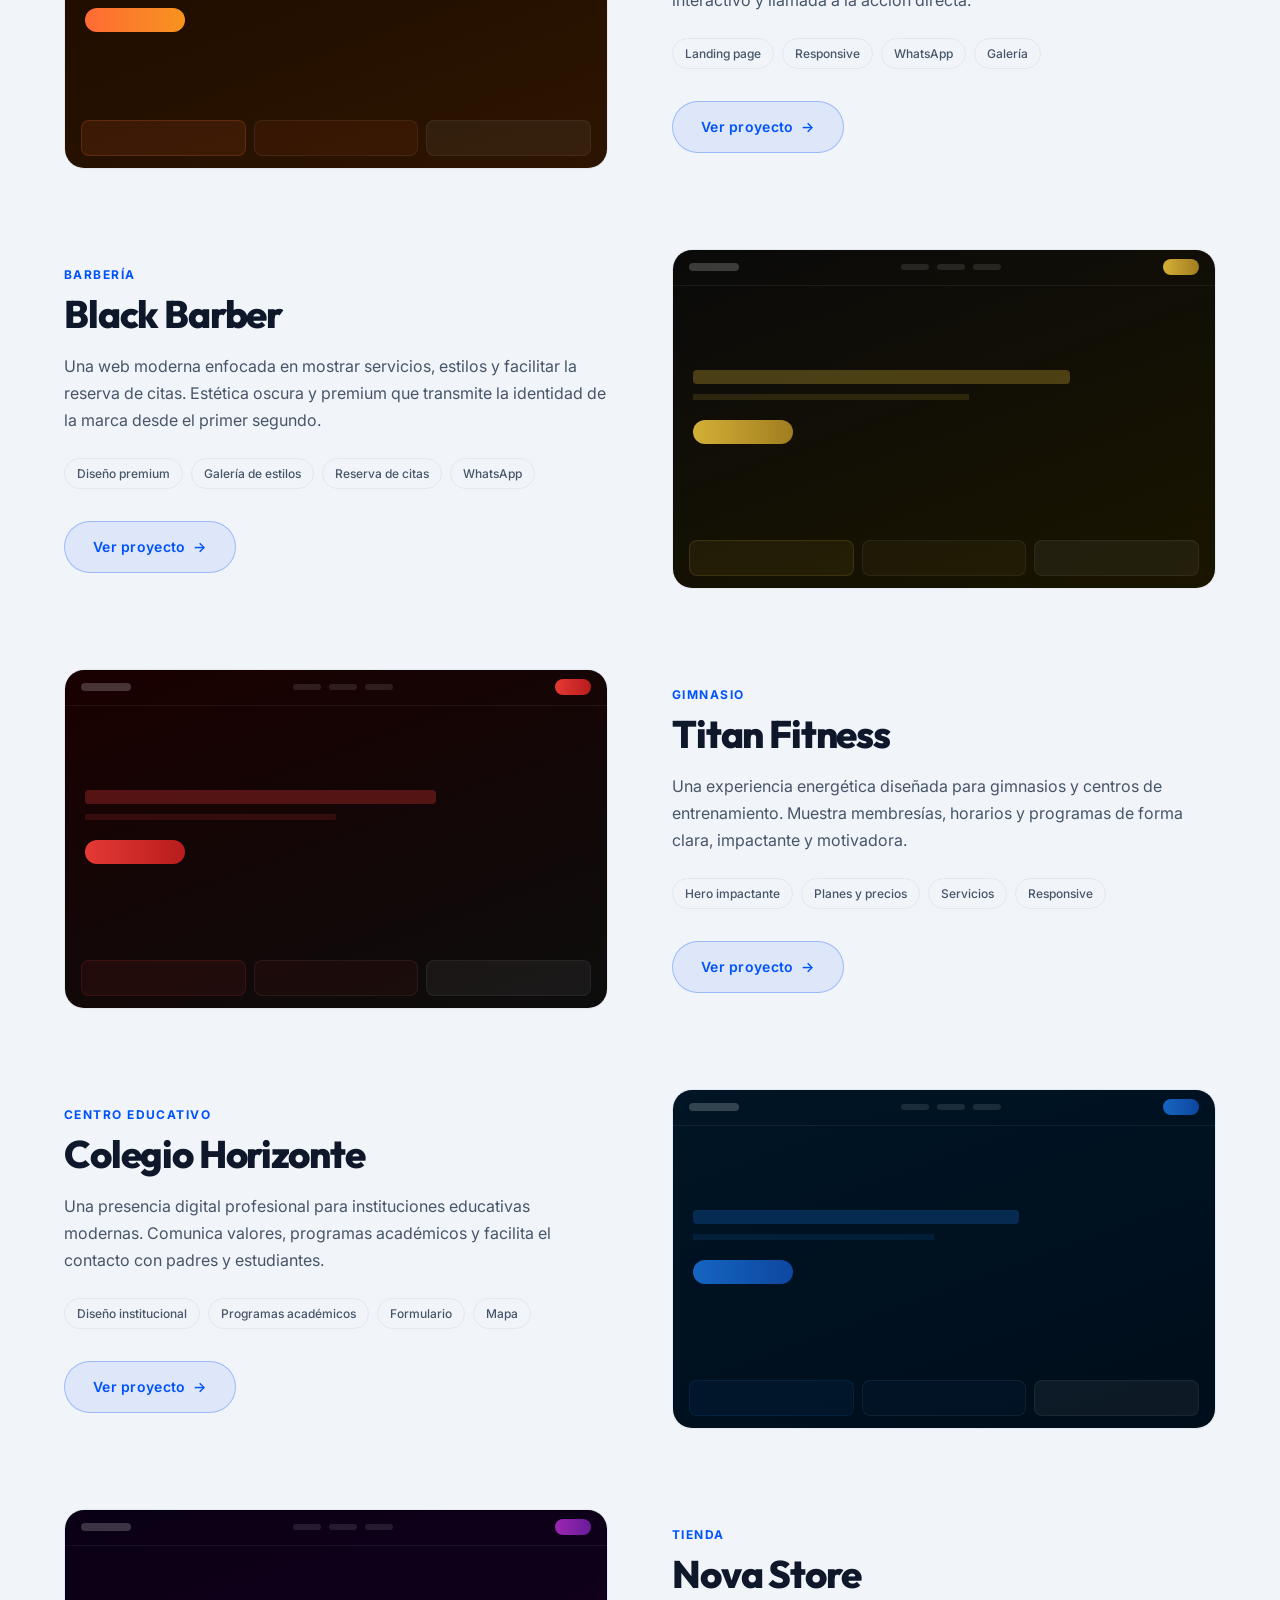
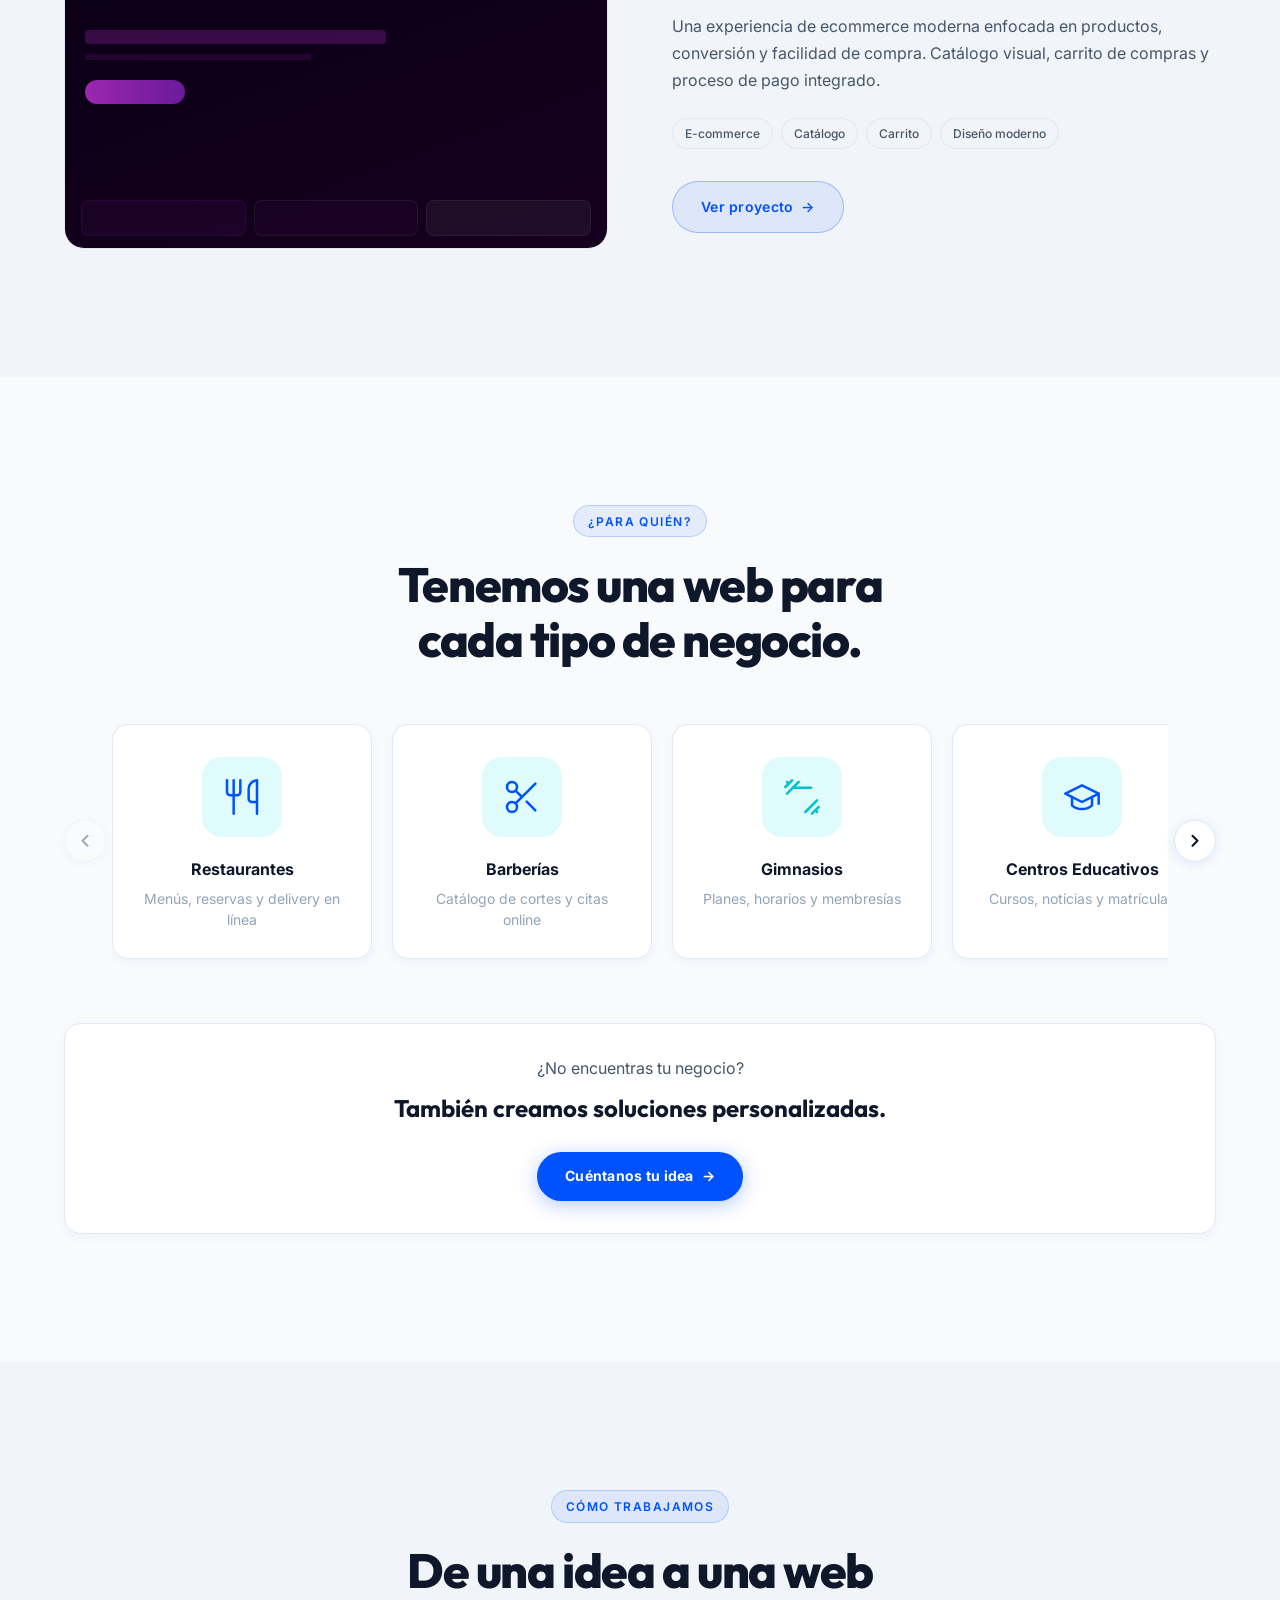
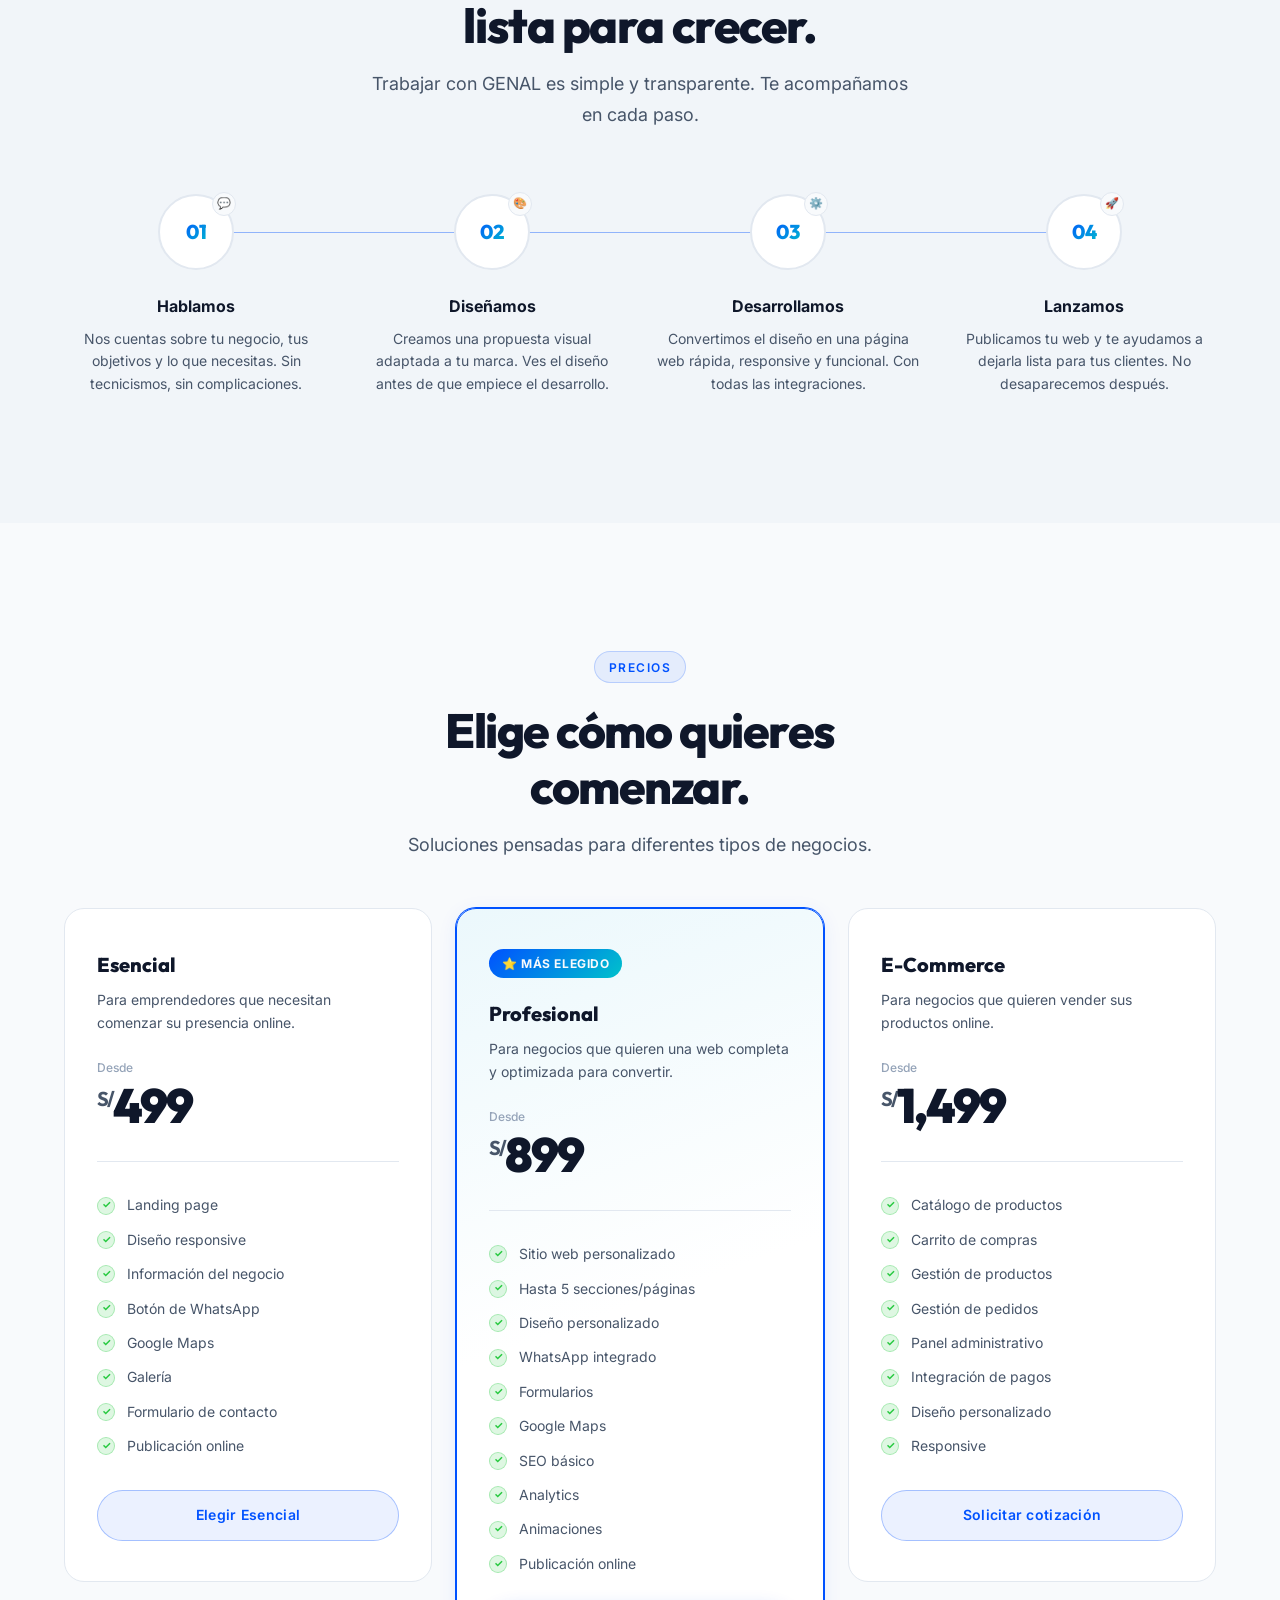
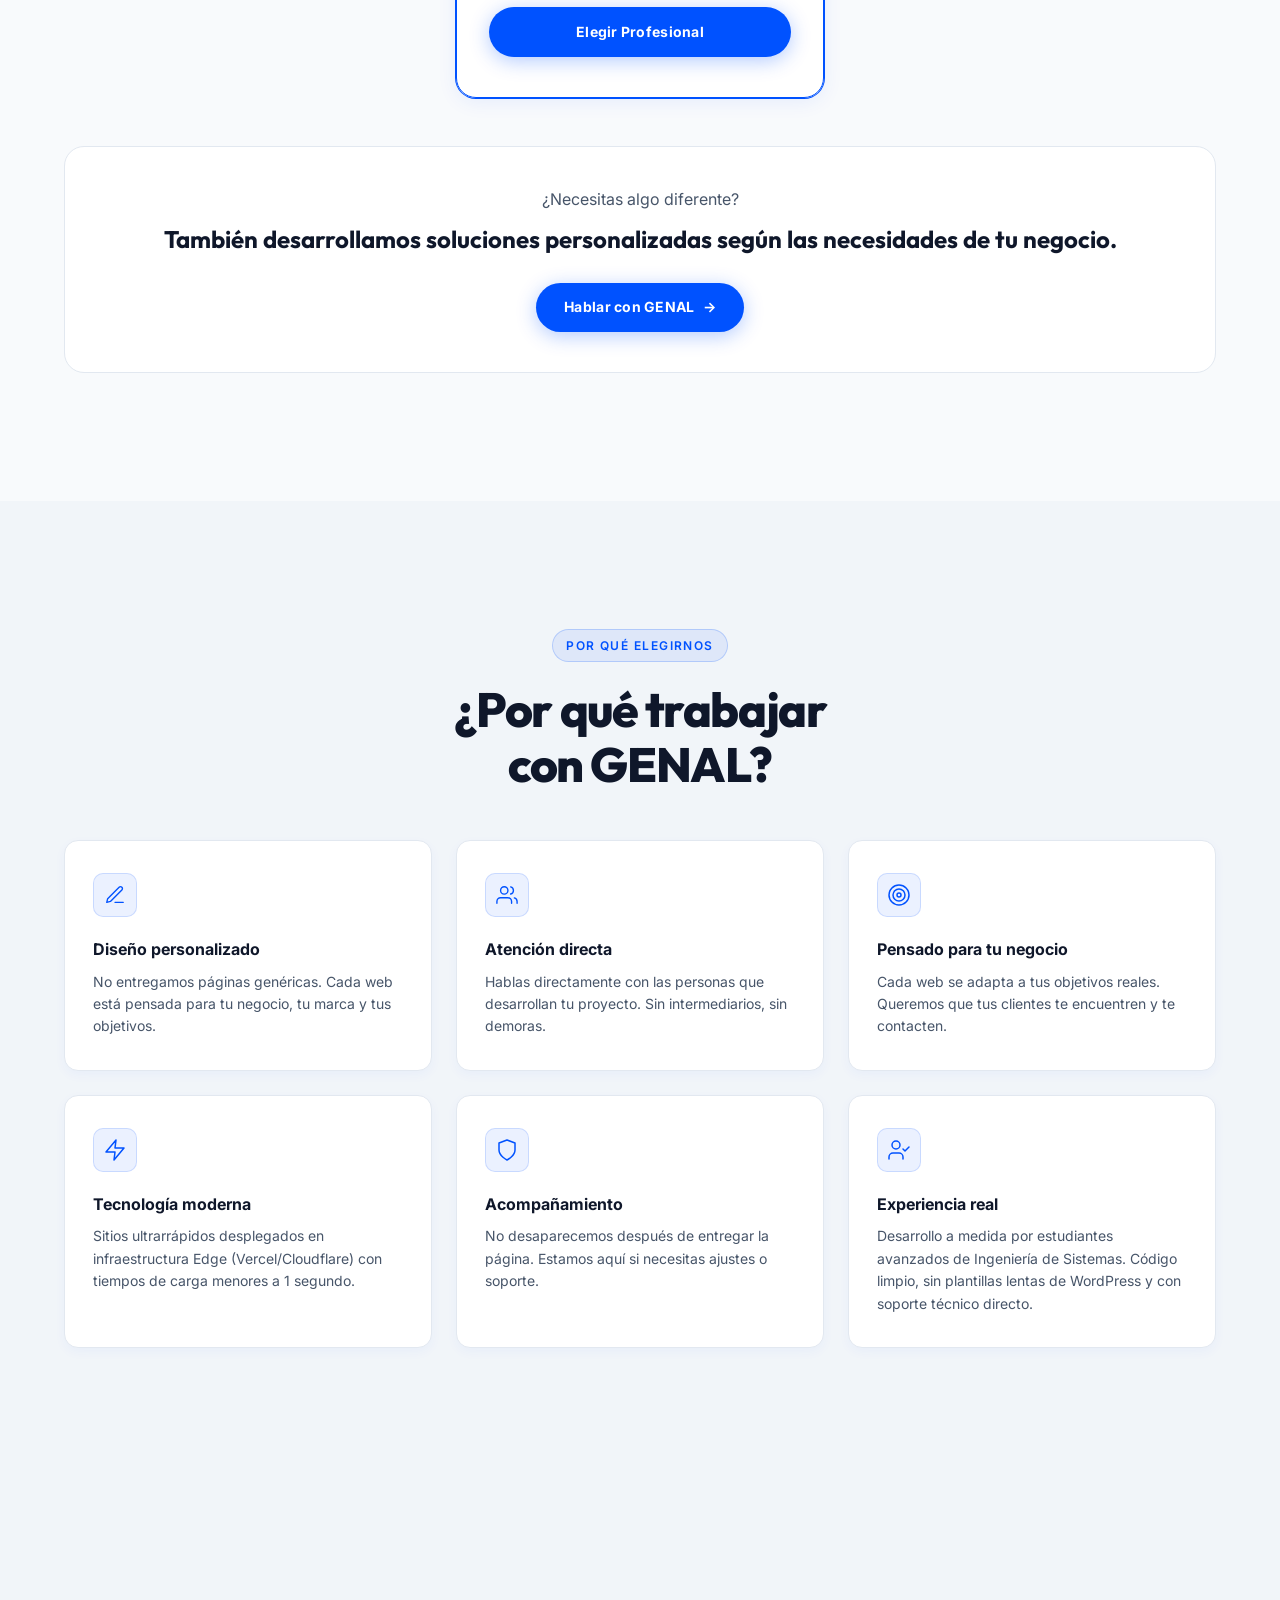
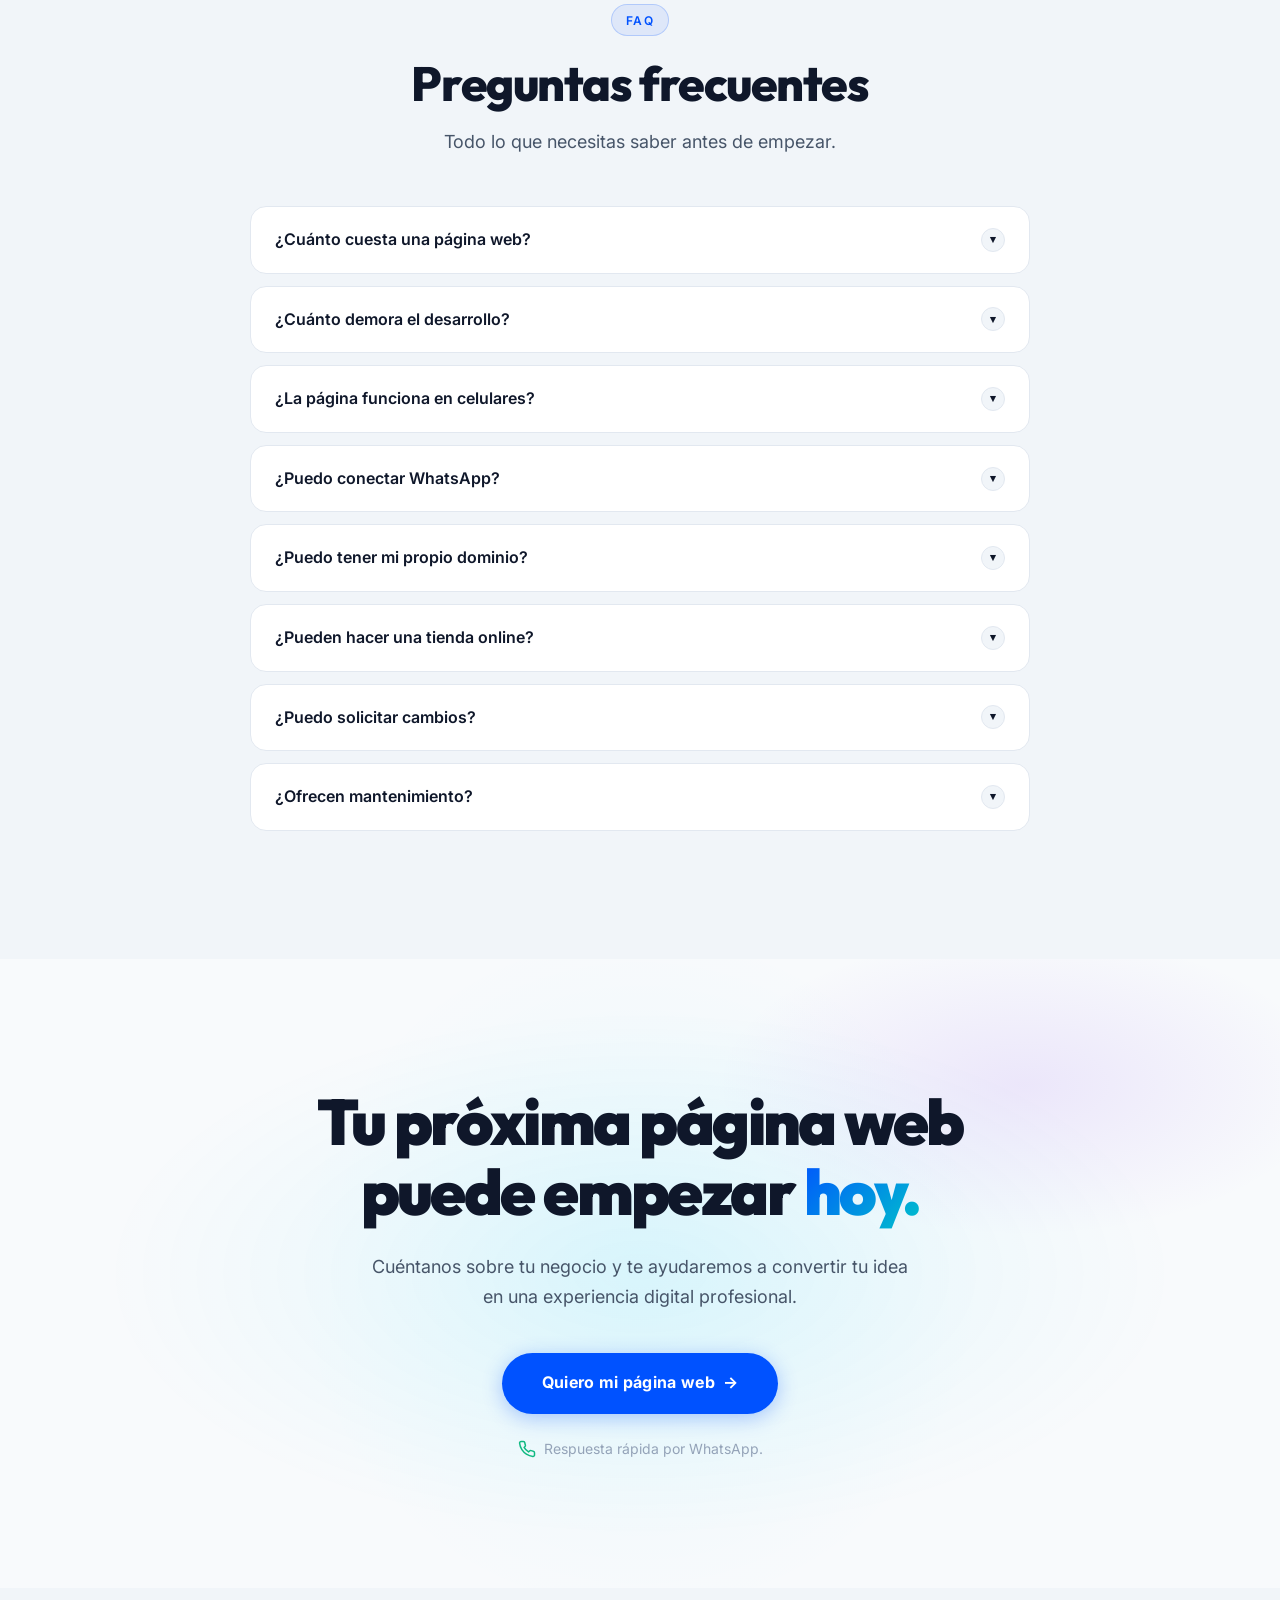
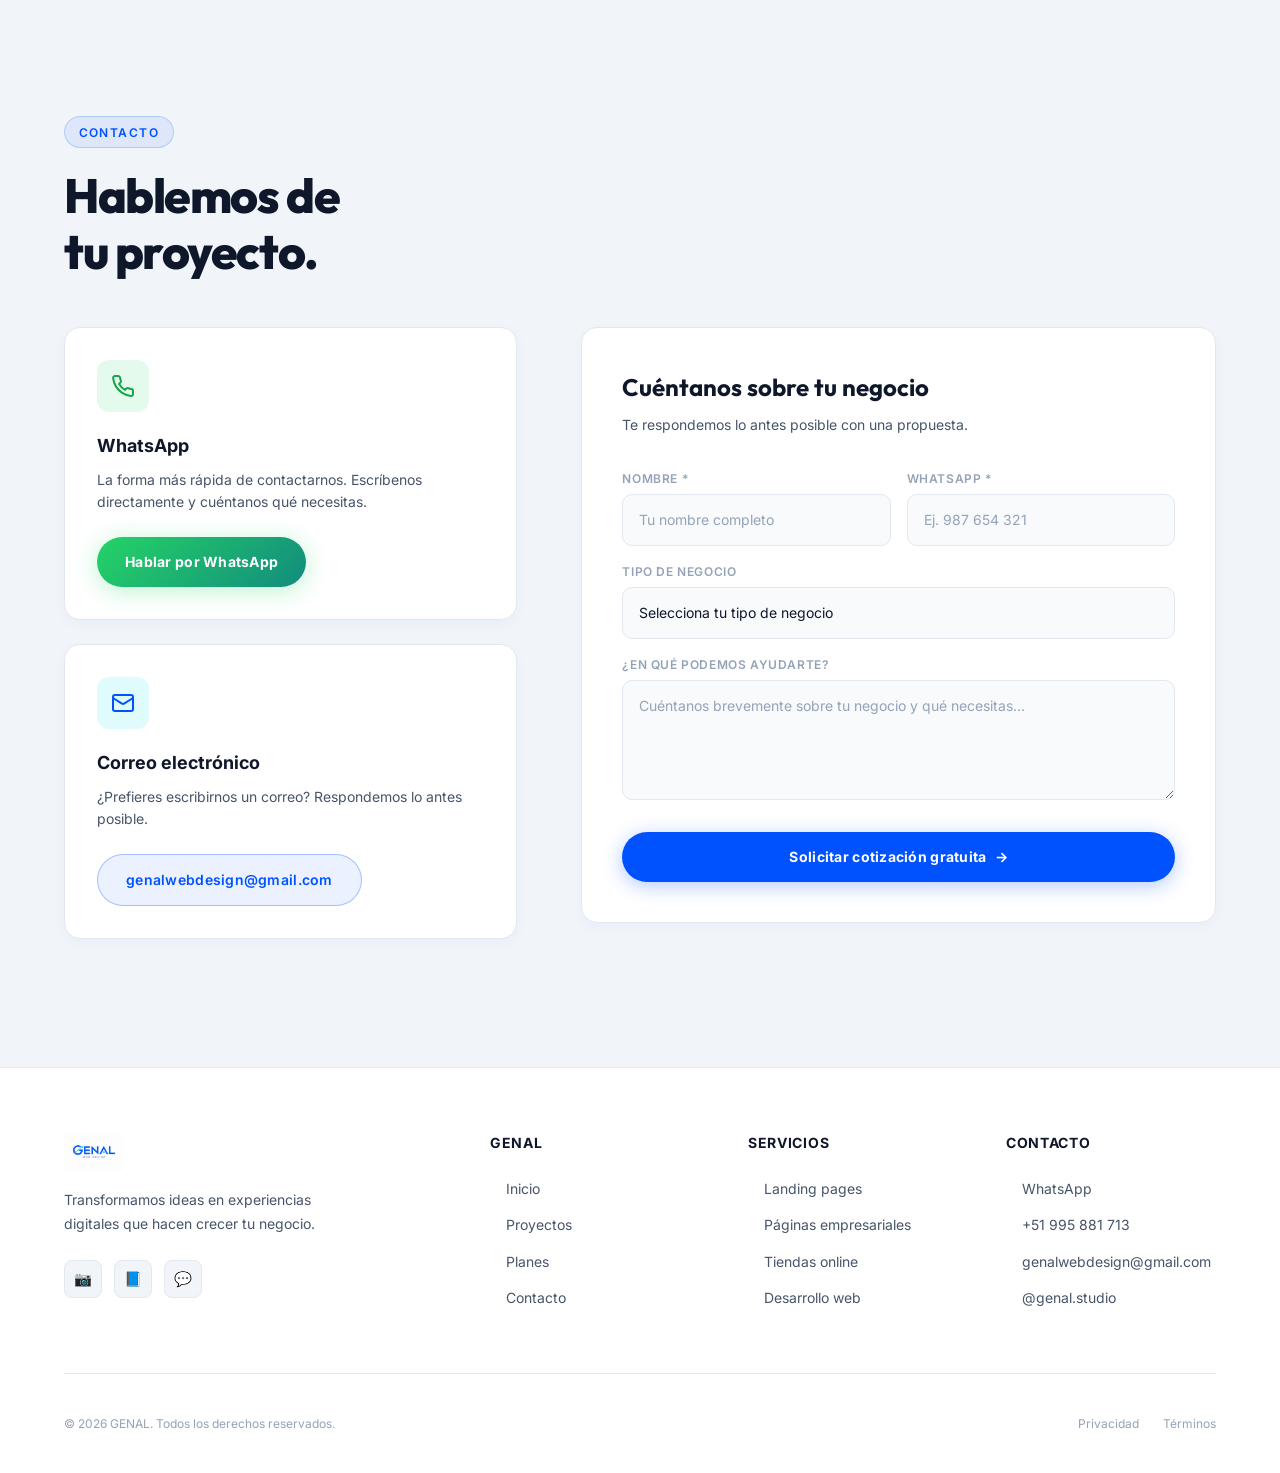
==== commit cdaf87a3: "fix: corrige datos de contacto, elimina testimonios, agrega boton flotante Gmail" ====
--- a/index.html
+++ b/index.html
@@ -1120,66 +1120,6 @@
       </div>
     </section>
 
-    <!-- ═══════════════════════════════════════════════════════════
-     TESTIMONIOS
-════════════════════════════════════════════════════════════ -->
-    <section class="testimonials-section section" aria-labelledby="testimonials-title">
-      <div class="container">
-
-        <div style="text-align:center; max-width:560px; margin:0 auto">
-          <div class="section-label reveal">Testimonios</div>
-          <h2 class="section-title display-text reveal reveal-delay-1" id="testimonials-title">
-            Lo que nuestros clientes<br>dirán de GENAL.
-          </h2>
-          <p class="section-subtitle reveal reveal-delay-2" style="margin:0 auto">
-            Estos espacios están reservados para las experiencias de quienes confíen en nosotros.
-          </p>
-        </div>
-
-        <div class="testimonials-grid">
-
-          <div class="testimonial-card reveal">
-            <div class="testimonial-placeholder-icon" aria-hidden="true">👤</div>
-            <div class="testimonial-stars" aria-hidden="true">
-              <span class="star">★</span><span class="star">★</span><span class="star">★</span><span
-                class="star">★</span><span class="star">★</span>
-            </div>
-            <p class="testimonial-quote">"Tu testimonio podría estar aquí. Estamos construyendo algo grande y nos
-              encantaría que formes parte."</p>
-            <div class="testimonial-placeholder-text">
-              <span aria-hidden="true">⏳</span> Próximamente
-            </div>
-          </div>
-
-          <div class="testimonial-card reveal reveal-delay-1">
-            <div class="testimonial-placeholder-icon" aria-hidden="true">👤</div>
-            <div class="testimonial-stars" aria-hidden="true">
-              <span class="star">★</span><span class="star">★</span><span class="star">★</span><span
-                class="star">★</span><span class="star">★</span>
-            </div>
-            <p class="testimonial-quote">"Sé el primero en compartir tu experiencia trabajando con GENAL. Tu negocio
-              merece una web así."</p>
-            <div class="testimonial-placeholder-text">
-              <span aria-hidden="true">⏳</span> Próximamente
-            </div>
-          </div>
-
-          <div class="testimonial-card reveal reveal-delay-2">
-            <div class="testimonial-placeholder-icon" aria-hidden="true">👤</div>
-            <div class="testimonial-stars" aria-hidden="true">
-              <span class="star">★</span><span class="star">★</span><span class="star">★</span><span
-                class="star">★</span><span class="star">★</span>
-            </div>
-            <p class="testimonial-quote">"Este espacio te espera. Cuéntanos sobre tu negocio y construyamos algo
-              increíble juntos."</p>
-            <div class="testimonial-placeholder-text">
-              <span aria-hidden="true">⏳</span> Próximamente
-            </div>
-          </div>
-
-        </div>
-      </div>
-    </section>
 
     <!-- ═══════════════════════════════════════════════════════════
      FAQ
@@ -1521,16 +1461,34 @@
   </footer>
 
   <!-- ═══════════════════════════════════════════════════════════
-     WHATSAPP FLOATING BUTTON
+     FLOATING BUTTONS (WhatsApp + Gmail)
 ════════════════════════════════════════════════════════════ -->
-  <div class="whatsapp-float" aria-label="Contactar por WhatsApp">
-    <a href="https://wa.me/51995881713?text=Hola%20GENAL%2C%20estoy%20interesado%20en%20crear%20una%20p%C3%A1gina%20web%20para%20mi%20negocio."
-      class="whatsapp-bubble" id="whatsapp-float-btn" target="_blank" rel="noopener noreferrer"
-      aria-label="Abrir WhatsApp — ¿Hablamos de tu proyecto?">
-      <span aria-hidden="true">💬</span>
-      <div class="whatsapp-pulse" aria-hidden="true"></div>
-    </a>
-    <div class="whatsapp-tooltip" aria-hidden="true">¿Hablamos de tu proyecto?</div>
+  <div class="floating-buttons" aria-label="Botones de contacto flotantes">
+
+    <!-- Gmail Floating Button -->
+    <div class="gmail-float" aria-label="Contactar por Gmail">
+      <a href="mailto:genalwebdesign@gmail.com"
+        class="gmail-bubble" id="gmail-float-btn"
+        aria-label="Enviar correo a GENAL">
+        <svg xmlns="http://www.w3.org/2000/svg" width="26" height="26" viewBox="0 0 24 24" fill="currentColor" aria-hidden="true">
+          <path d="M24 5.457v13.909c0 .904-.732 1.636-1.636 1.636h-3.819V11.73L12 16.64l-6.545-4.91v9.273H1.636A1.636 1.636 0 0 1 0 19.366V5.457c0-2.023 2.309-3.178 3.927-1.964L5.455 4.64 12 9.548l6.545-4.91 1.528-1.145C21.69 2.28 24 3.434 24 5.457z"/>
+        </svg>
+        <div class="gmail-pulse" aria-hidden="true"></div>
+      </a>
+      <div class="gmail-tooltip" aria-hidden="true">Escríbenos un correo</div>
+    </div>
+
+    <!-- WhatsApp Floating Button -->
+    <div class="whatsapp-float" aria-label="Contactar por WhatsApp">
+      <a href="https://wa.me/51995881713?text=Hola%20GENAL%2C%20estoy%20interesado%20en%20crear%20una%20p%C3%A1gina%20web%20para%20mi%20negocio."
+        class="whatsapp-bubble" id="whatsapp-float-btn" target="_blank" rel="noopener noreferrer"
+        aria-label="Abrir WhatsApp — ¿Hablamos de tu proyecto?">
+        <span aria-hidden="true">💬</span>
+        <div class="whatsapp-pulse" aria-hidden="true"></div>
+      </a>
+      <div class="whatsapp-tooltip" aria-hidden="true">¿Hablamos de tu proyecto?</div>
+    </div>
+
   </div>
 
   <script src="main.js"></script>
--- a/styles.css
+++ b/styles.css
@@ -2130,12 +2130,81 @@
 
 .footer-bottom-links a:hover { color: var(--text-secondary); }
 
-/* ─── WhatsApp Floating Button ──────────────────────────────── */
-.whatsapp-float {
+/* ─── Floating Buttons Container (WhatsApp + Gmail) ─────────── */
+.floating-buttons {
   position: fixed;
   bottom: 2rem;
   right: 2rem;
   z-index: 900;
+  display: flex;
+  flex-direction: column;
+  gap: 0.875rem;
+  align-items: flex-end;
+}
+
+/* ─── Gmail Floating Button ─────────────────────────────────── */
+.gmail-float {
+  display: flex;
+  align-items: center;
+  gap: 0.75rem;
+  flex-direction: row-reverse;
+}
+
+.gmail-bubble {
+  background: linear-gradient(135deg, #EA4335, #C5221F);
+  color: white;
+  width: 52px;
+  height: 52px;
+  border-radius: 50%;
+  display: flex;
+  align-items: center;
+  justify-content: center;
+  font-size: 1.3rem;
+  box-shadow: 0 4px 20px rgba(234, 67, 53, 0.4);
+  cursor: pointer;
+  transition: all var(--transition-spring);
+  position: relative;
+  text-decoration: none;
+}
+
+.gmail-bubble:hover { transform: scale(1.1); box-shadow: 0 8px 32px rgba(234, 67, 53, 0.55); }
+
+.gmail-pulse {
+  position: absolute;
+  inset: -4px;
+  border-radius: 50%;
+  border: 2px solid rgba(234, 67, 53, 0.4);
+  animation: gmail-pulse 2.8s ease-out infinite;
+  animation-delay: 0.4s;
+}
+
+@keyframes gmail-pulse {
+  0% { transform: scale(1); opacity: 1; }
+  100% { transform: scale(1.5); opacity: 0; }
+}
+
+.gmail-tooltip {
+  background: var(--bg-card);
+  border: 1px solid var(--border);
+  border-radius: var(--radius-full);
+  padding: 0.6rem 1.2rem;
+  font-size: var(--text-xs);
+  font-weight: 600;
+  white-space: nowrap;
+  box-shadow: var(--shadow-md);
+  opacity: 0;
+  transform: translateX(10px) scale(0.95);
+  transition: all var(--transition-base);
+  pointer-events: none;
+}
+
+.gmail-float:hover .gmail-tooltip {
+  opacity: 1;
+  transform: translateX(0) scale(1);
+}
+
+/* ─── WhatsApp Floating Button ──────────────────────────────── */
+.whatsapp-float {
   display: flex;
   align-items: center;
   gap: 0.75rem;
@@ -2286,7 +2355,7 @@
   .hero-ctas .btn { width: 100%; justify-content: center; }
 
   .footer-bottom { flex-direction: column; text-align: center; }
-  .whatsapp-float { bottom: 1.25rem; right: 1.25rem; }
+  .floating-buttons { bottom: 1.25rem; right: 1.25rem; }
 
   .stat-card { display: none; }
   .stat-card-1 { display: flex; }
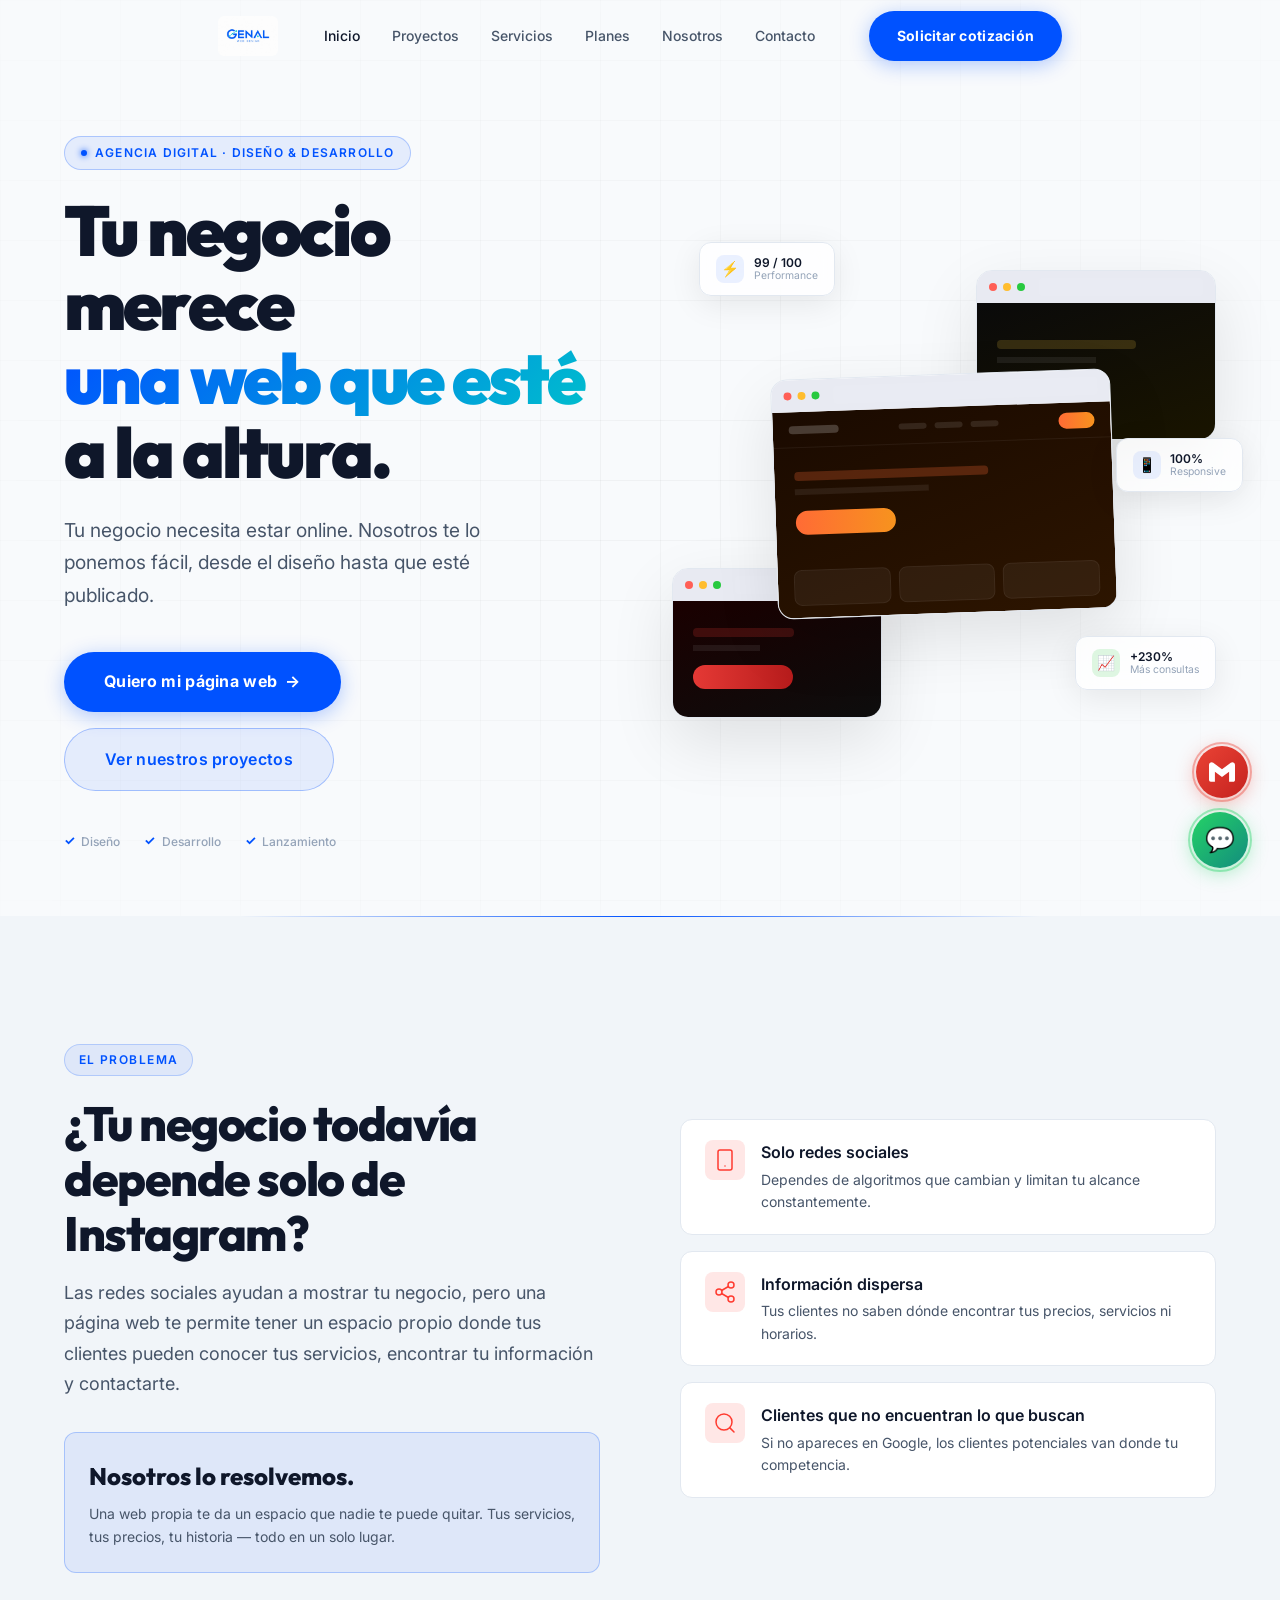
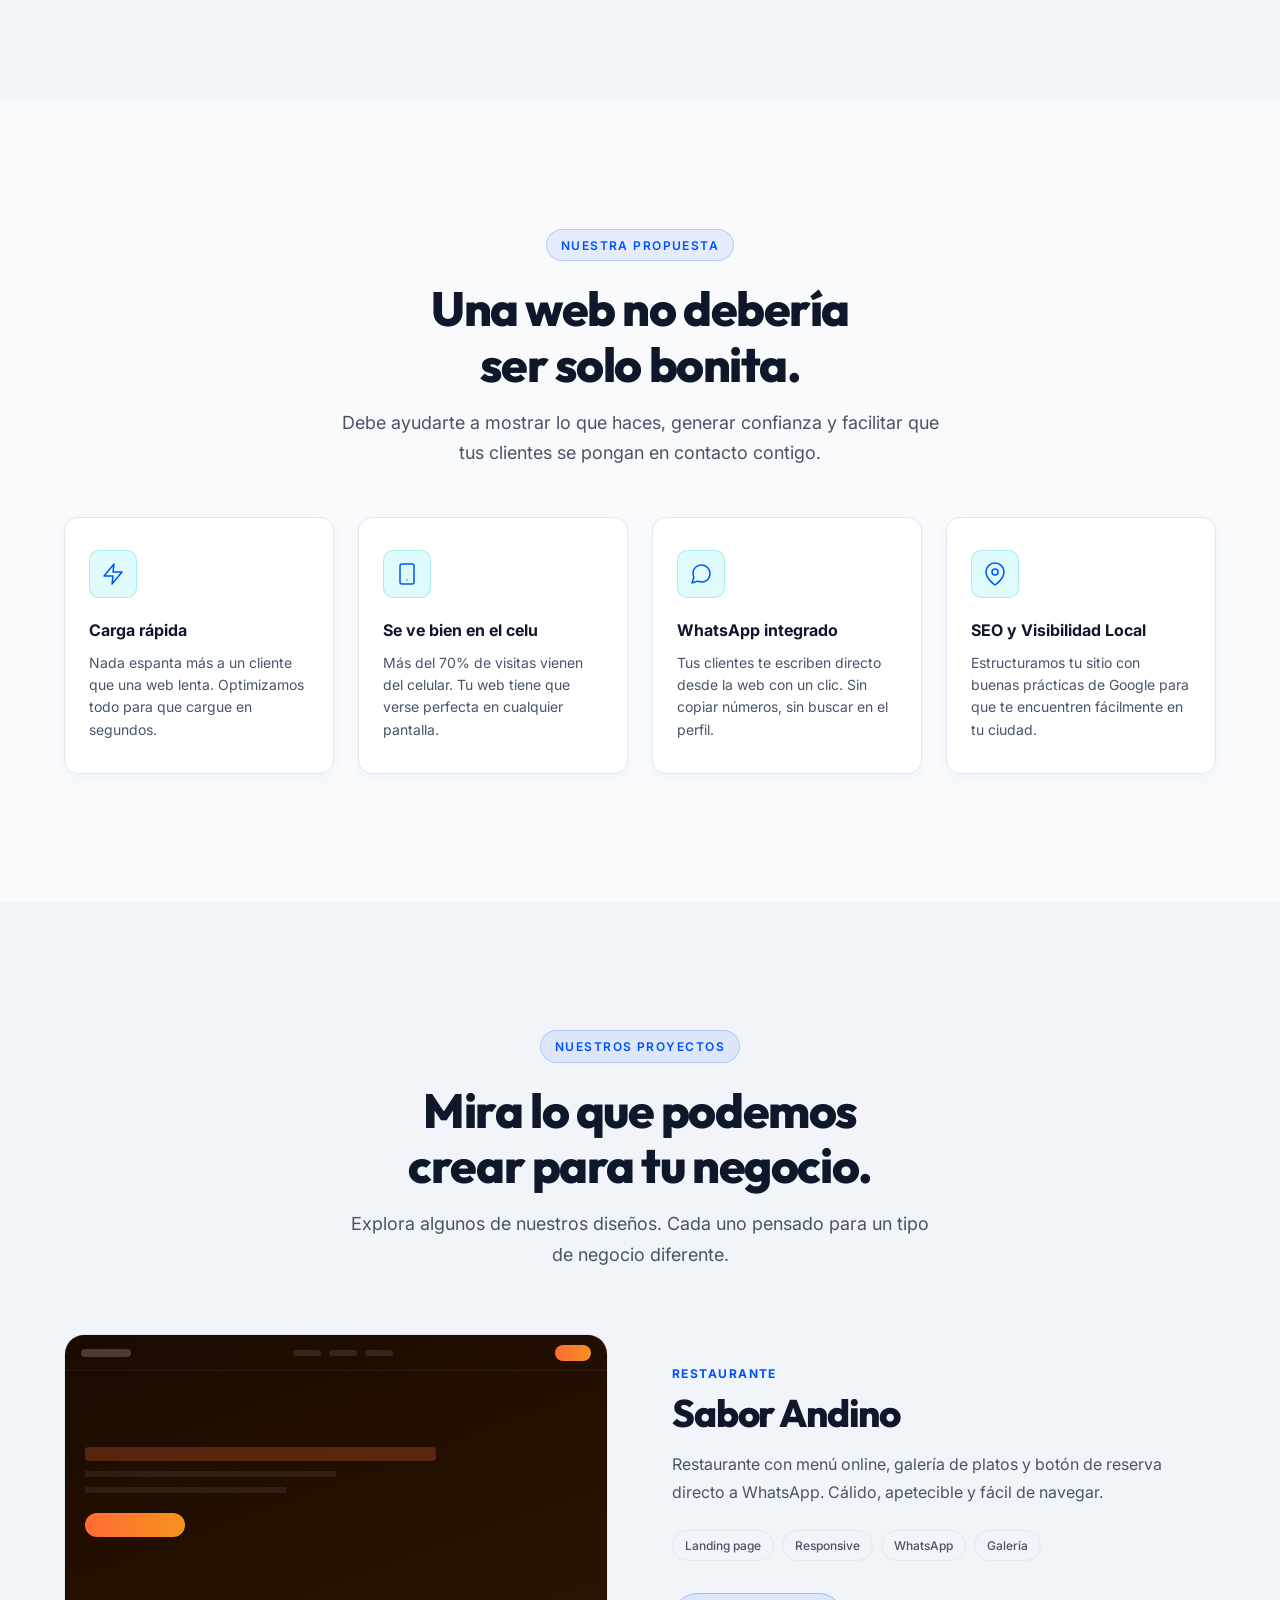
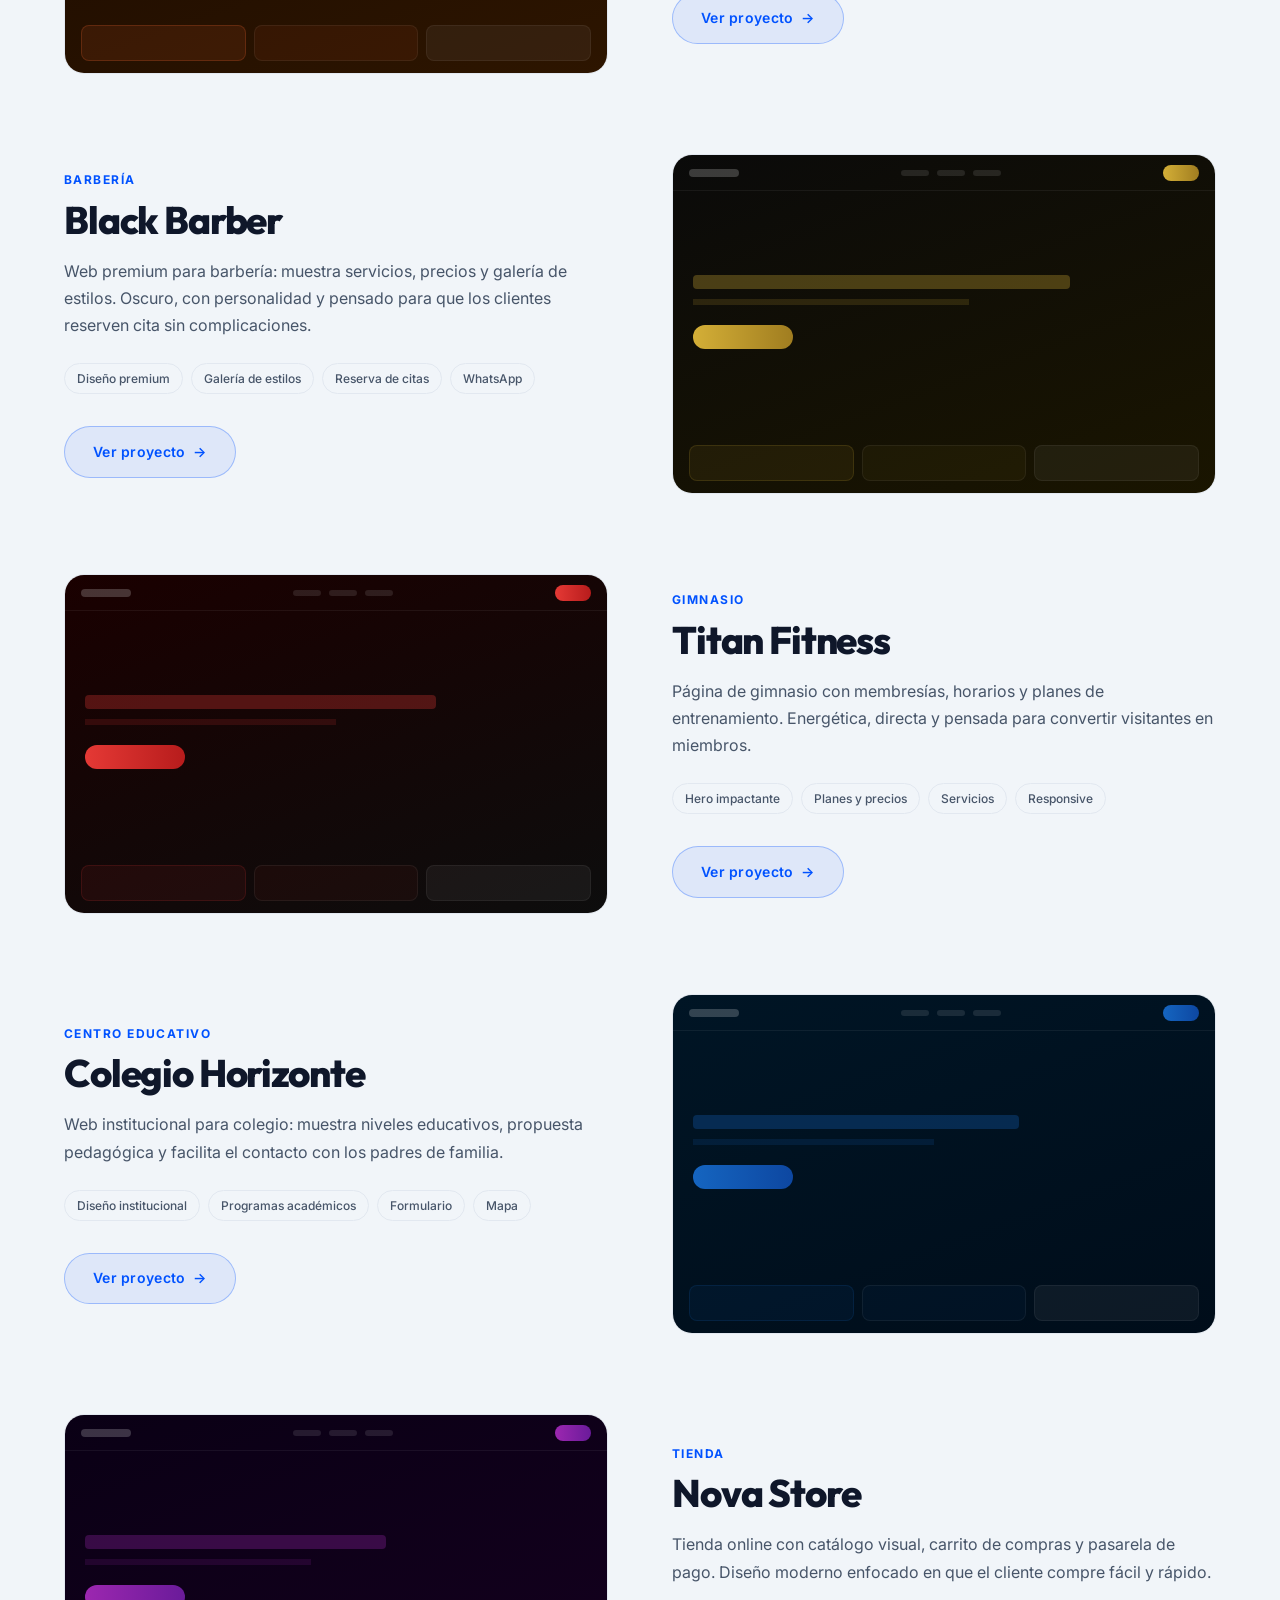
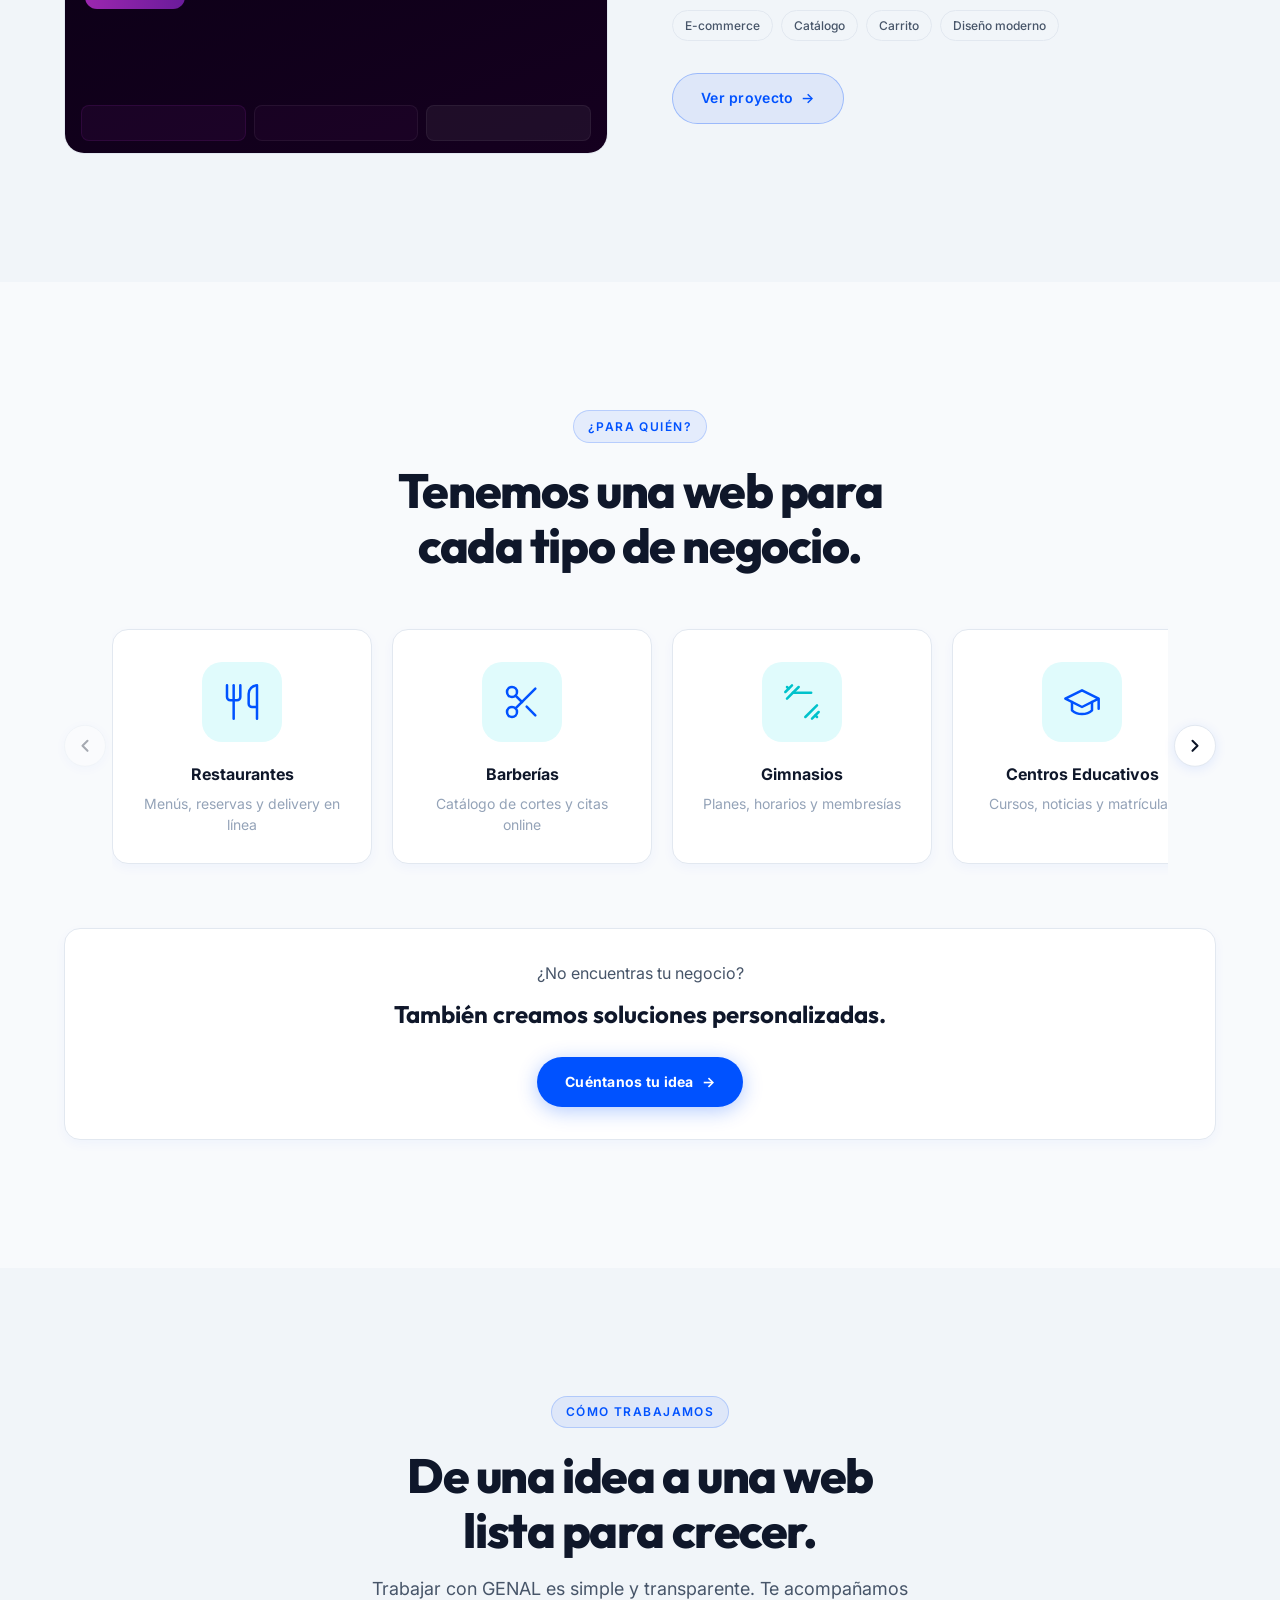
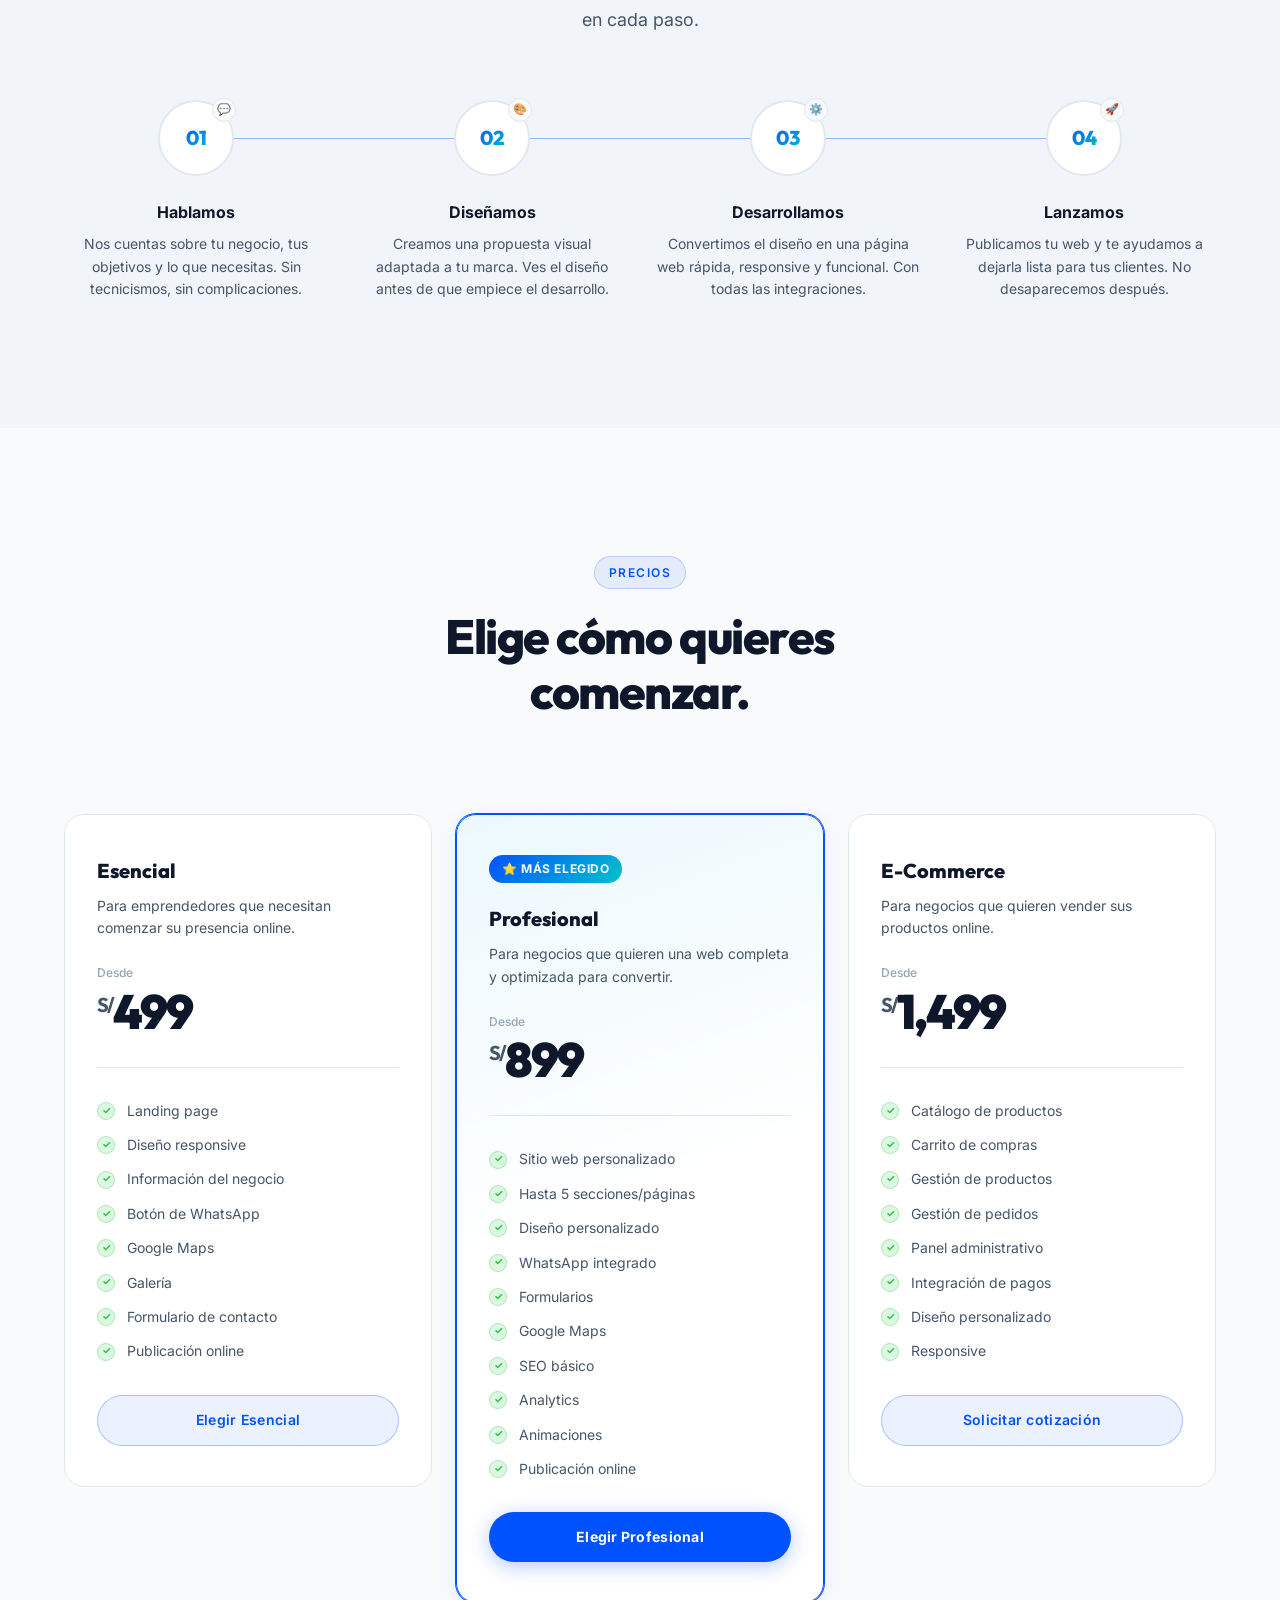
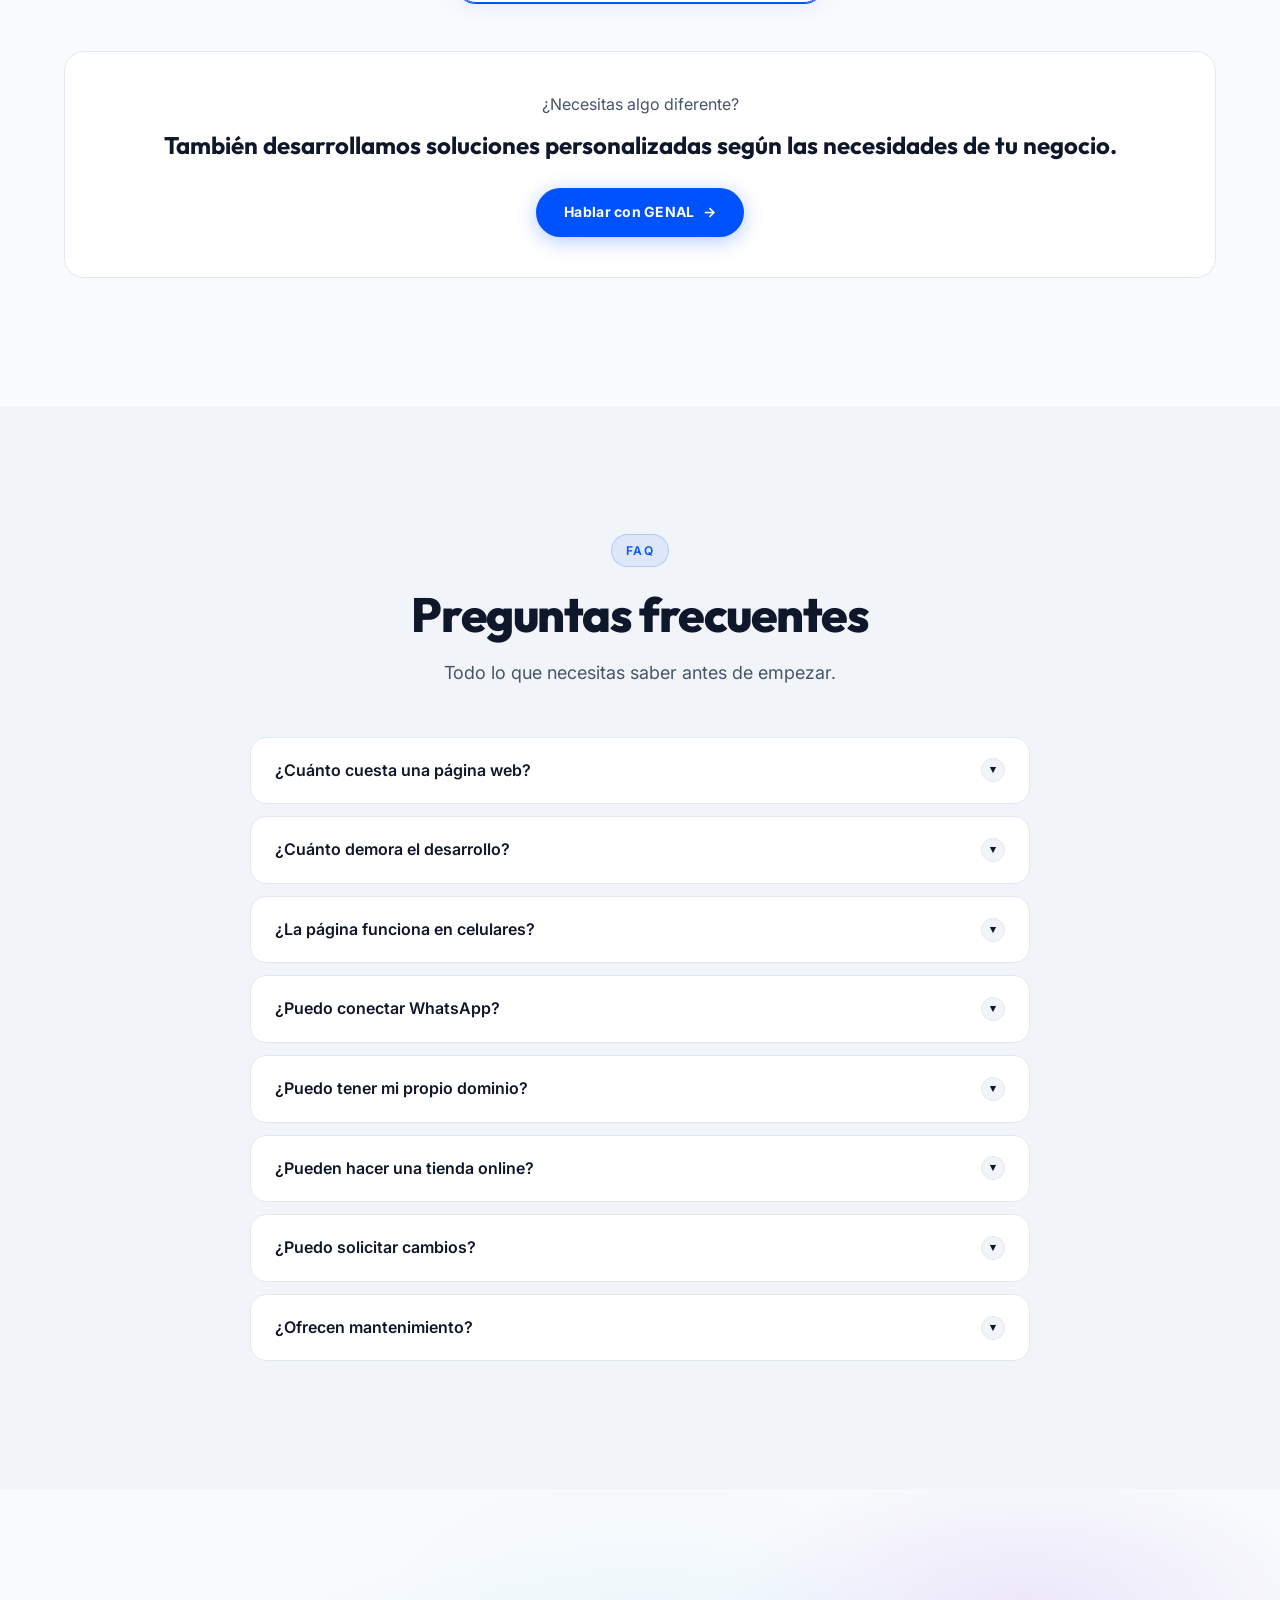
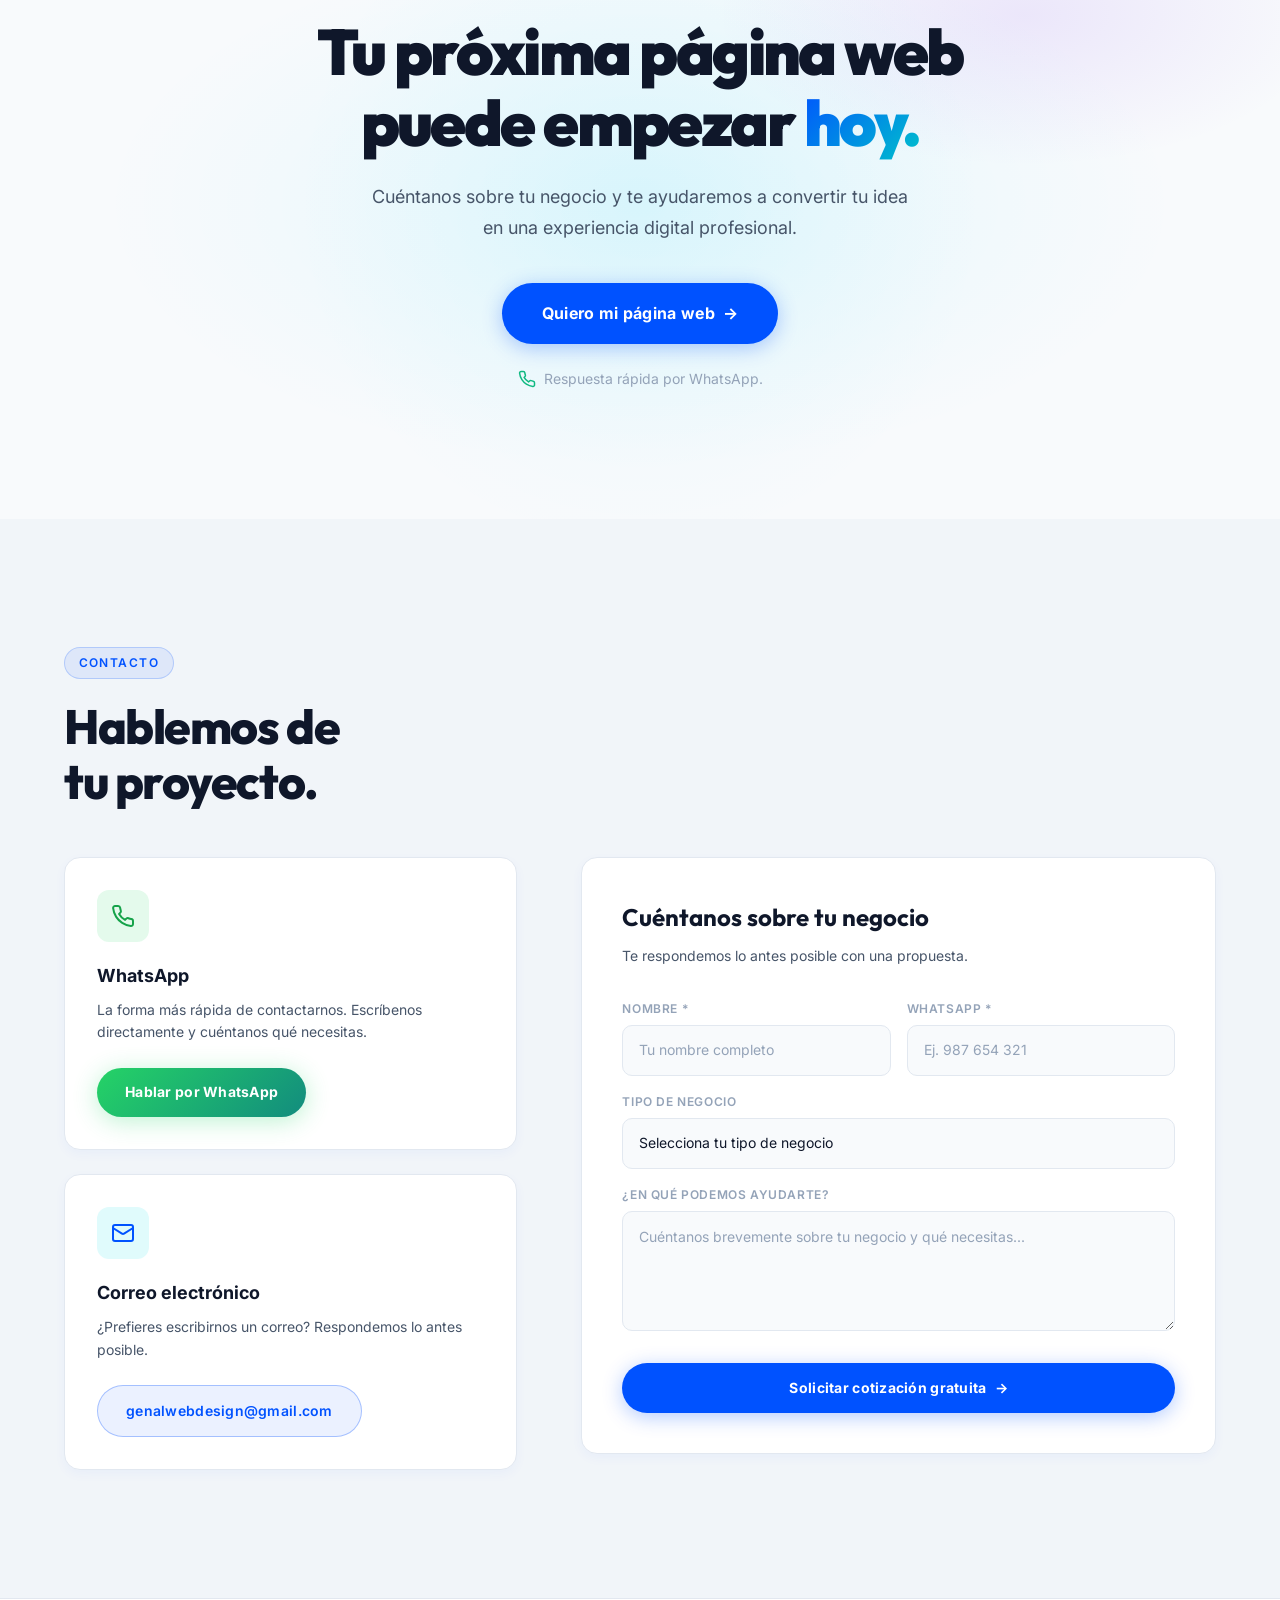
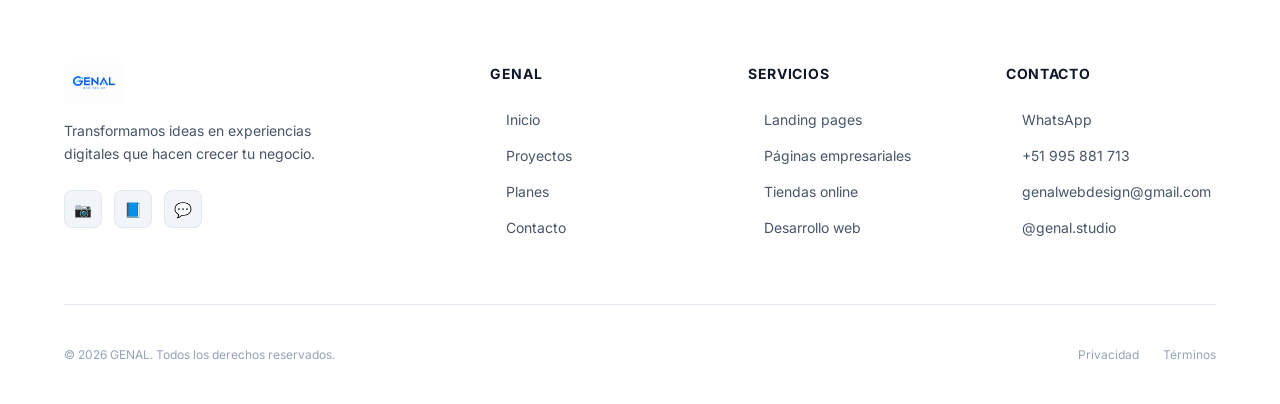
==== commit edad1a96: "feat: limpia index (elimina secciones redundantes), humaniza textos, mejora responsive mobile en tod" ====
--- a/index.html
+++ b/index.html
@@ -65,7 +65,7 @@
             <li><a href="#proyectos" class="nav-link" id="nav-proyectos">Proyectos</a></li>
             <li><a href="#servicios" class="nav-link" id="nav-servicios">Servicios</a></li>
             <li><a href="#planes" class="nav-link" id="nav-planes">Planes</a></li>
-            <li><a href="#nosotros" class="nav-link" id="nav-nosotros">Nosotros</a></li>
+            <li><a href="#faq" class="nav-link" id="nav-nosotros">Nosotros</a></li>
             <li><a href="#contacto" class="nav-link" id="nav-contacto">Contacto</a></li>
           </ul>
 
@@ -94,7 +94,7 @@
       <a href="#proyectos" class="nav-link" role="menuitem" id="m-proyectos">Proyectos</a>
       <a href="#servicios" class="nav-link" role="menuitem" id="m-servicios">Servicios</a>
       <a href="#planes" class="nav-link" role="menuitem" id="m-planes">Planes</a>
-      <a href="#nosotros" class="nav-link" role="menuitem" id="m-nosotros">Nosotros</a>
+      <a href="#faq" class="nav-link" role="menuitem" id="m-nosotros">Nosotros</a>
       <a href="#contacto" class="nav-link" role="menuitem" id="m-contacto">Contacto</a>
       <a href="https://wa.me/51995881713?text=Hola%20GENAL%2C%20estoy%20interesado%20en%20crear%20una%20p%C3%A1gina%20web%20para%20mi%20negocio."
         class="btn btn-primary" id="m-cta" target="_blank" rel="noopener noreferrer">
@@ -133,7 +133,7 @@
             </h1>
 
             <p class="hero-subtitle reveal reveal-delay-2">
-              Diseñamos y desarrollamos sitios web rápidos, modernos y optimizados para vender más en tu negocio local.
+              Tu negocio necesita estar online. Nosotros te lo ponemos fácil, desde el diseño hasta que esté publicado.
             </p>
 
             <div class="hero-ctas reveal reveal-delay-3">
@@ -262,33 +262,7 @@
       </div>
     </section>
 
-    <!-- ─── Trust Bar ──────────────────────────────────────────── -->
-    <div class="trust-bar" aria-label="Características incluidas">
-      <div class="container">
-        <div class="trust-bar-inner">
-          <div class="trust-item reveal">
-            <div class="trust-check" aria-hidden="true">✓</div>
-            Diseño responsive
-          </div>
-          <div class="trust-item reveal reveal-delay-1">
-            <div class="trust-check" aria-hidden="true">✓</div>
-            Optimización móvil
-          </div>
-          <div class="trust-item reveal reveal-delay-2">
-            <div class="trust-check" aria-hidden="true">✓</div>
-            Integración con WhatsApp
-          </div>
-          <div class="trust-item reveal reveal-delay-3">
-            <div class="trust-check" aria-hidden="true">✓</div>
-            Publicación online
-          </div>
-          <div class="trust-item reveal reveal-delay-4">
-            <div class="trust-check" aria-hidden="true">✓</div>
-            Webs diseñadas para negocios reales
-          </div>
-        </div>
-      </div>
-    </div>
+
 
     <!-- ═══════════════════════════════════════════════════════════
      PROBLEMA
@@ -308,8 +282,8 @@
             </p>
 
             <div class="solution-intro reveal reveal-delay-3" style="margin-top:2rem">
-              <h3>Nosotros lo hacemos simple.</h3>
-              <p>Te acompañamos desde la idea hasta que tu web esté publicada y lista para recibir clientes.</p>
+              <h3>Nosotros lo resolvemos.</h3>
+              <p>Una web propia te da un espacio que nadie te puede quitar. Tus servicios, tus precios, tu historia — todo en un solo lugar.</p>
             </div>
           </div>
 
@@ -364,24 +338,24 @@
             <div class="value-icon" aria-hidden="true">
               <svg width="24" height="24" viewBox="0 0 24 24" fill="none" stroke="currentColor" stroke-width="1.5" stroke-linecap="round" stroke-linejoin="round"><path d="M13 2L3 14h9l-1 8 10-12h-9l1-8z"></path></svg>
             </div>
-            <h3>Carga ultrarrápida</h3>
-            <p>Optimizamos el código y las imágenes para que tu web cargue en menos de 2 segundos, evitando que los clientes se vayan.</p>
+            <h3>Carga rápida</h3>
+            <p>Nada espanta más a un cliente que una web lenta. Optimizamos todo para que cargue en segundos.</p>
           </div>
 
           <div class="value-card reveal reveal-delay-1">
             <div class="value-icon" aria-hidden="true">
               <svg width="24" height="24" viewBox="0 0 24 24" fill="none" stroke="currentColor" stroke-width="1.5" stroke-linecap="round" stroke-linejoin="round"><rect x="5" y="2" width="14" height="20" rx="2" ry="2"></rect><line x1="12" y1="18" x2="12.01" y2="18"></line></svg>
             </div>
-            <h3>100% Diseño Responsive</h3>
-            <p>Adaptación perfecta a cualquier celular, tablet o computadora, garantizando una lectura y navegación fluida.</p>
+            <h3>Se ve bien en el celu</h3>
+            <p>Más del 70% de visitas vienen del celular. Tu web tiene que verse perfecta en cualquier pantalla.</p>
           </div>
 
           <div class="value-card reveal reveal-delay-2">
             <div class="value-icon" aria-hidden="true">
               <svg width="24" height="24" viewBox="0 0 24 24" fill="none" stroke="currentColor" stroke-width="1.5" stroke-linecap="round" stroke-linejoin="round"><path d="M21 11.5a8.38 8.38 0 0 1-.9 3.8 8.5 8.5 0 0 1-7.6 4.7 8.38 8.38 0 0 1-3.8-.9L3 21l1.9-5.7a8.38 8.38 0 0 1-.9-3.8 8.5 8.5 0 0 1 4.7-7.6 8.38 8.38 0 0 1 3.8-.9h.5a8.48 8.48 0 0 1 8 8v.5z"></path></svg>
             </div>
-            <h3>Integración con WhatsApp</h3>
-            <p>Botones flotantes y enlaces directos para que tus clientes se comuniquen contigo a un solo clic de distancia.</p>
+            <h3>WhatsApp integrado</h3>
+            <p>Tus clientes te escriben directo desde la web con un clic. Sin copiar números, sin buscar en el perfil.</p>
           </div>
 
           <div class="value-card reveal reveal-delay-3">
@@ -457,8 +431,7 @@
               <div class="project-category">Restaurante</div>
               <h3 id="proj-title-1">Sabor Andino</h3>
               <p class="project-description">
-                Una experiencia digital pensada para restaurantes que quieren mostrar su propuesta gastronómica y
-                facilitar las reservas. Diseño cálido, menú interactivo y llamada a la acción directa.
+                Restaurante con menú online, galería de platos y botón de reserva directo a WhatsApp. Cálido, apetecible y fácil de navegar.
               </p>
               <div class="project-tags">
                 <span class="tag">Landing page</span>
@@ -514,8 +487,7 @@
               <div class="project-category">Barbería</div>
               <h3 id="proj-title-2">Black Barber</h3>
               <p class="project-description">
-                Una web moderna enfocada en mostrar servicios, estilos y facilitar la reserva de citas. Estética oscura
-                y premium que transmite la identidad de la marca desde el primer segundo.
+                Web premium para barbería: muestra servicios, precios y galería de estilos. Oscuro, con personalidad y pensado para que los clientes reserven cita sin complicaciones.
               </p>
               <div class="project-tags">
                 <span class="tag">Diseño premium</span>
@@ -572,8 +544,7 @@
               <div class="project-category">Gimnasio</div>
               <h3 id="proj-title-3">Titan Fitness</h3>
               <p class="project-description">
-                Una experiencia energética diseñada para gimnasios y centros de entrenamiento. Muestra membresías,
-                horarios y programas de forma clara, impactante y motivadora.
+                Página de gimnasio con membresías, horarios y planes de entrenamiento. Energética, directa y pensada para convertir visitantes en miembros.
               </p>
               <div class="project-tags">
                 <span class="tag">Hero impactante</span>
@@ -630,8 +601,7 @@
               <div class="project-category">Centro Educativo</div>
               <h3 id="proj-title-4">Colegio Horizonte</h3>
               <p class="project-description">
-                Una presencia digital profesional para instituciones educativas modernas. Comunica valores, programas
-                académicos y facilita el contacto con padres y estudiantes.
+                Web institucional para colegio: muestra niveles educativos, propuesta pedagógica y facilita el contacto con los padres de familia.
               </p>
               <div class="project-tags">
                 <span class="tag">Diseño institucional</span>
@@ -688,8 +658,7 @@
               <div class="project-category">Tienda</div>
               <h3 id="proj-title-5">Nova Store</h3>
               <p class="project-description">
-                Una experiencia de ecommerce moderna enfocada en productos, conversión y facilidad de compra. Catálogo
-                visual, carrito de compras y proceso de pago integrado.
+                Tienda online con catálogo visual, carrito de compras y pasarela de pago. Diseño moderno enfocado en que el cliente compre fácil y rápido.
               </p>
               <div class="project-tags">
                 <span class="tag">E-commerce</span>
@@ -1060,71 +1029,11 @@
       </div>
     </section>
 
-    <!-- ═══════════════════════════════════════════════════════════
-     POR QUÉ GENAL
-════════════════════════════════════════════════════════════ -->
-    <section class="why-section section" id="nosotros" aria-labelledby="why-title">
-      <div class="container">
-
-        <div style="text-align:center; max-width:560px; margin:0 auto">
-          <div class="section-label reveal">Por qué elegirnos</div>
-          <h2 class="section-title display-text reveal reveal-delay-1" id="why-title">
-            ¿Por qué trabajar<br>con GENAL?
-          </h2>
-        </div>
-
-        <div class="why-grid">
-
-          <div class="why-card reveal">
-            <div class="why-icon" aria-hidden="true">
-              <svg width="22" height="22" viewBox="0 0 24 24" fill="none" stroke="currentColor" stroke-width="1.5" stroke-linecap="round" stroke-linejoin="round"><path d="M12 20h9"></path><path d="M16.5 3.5a2.121 2.121 0 0 1 3 3L7 19l-4 1 1-4L16.5 3.5z"></path></svg>
-            </div>
-            <h3>Diseño personalizado</h3>
-            <p>No entregamos páginas genéricas. Cada web está pensada para tu negocio, tu marca y tus objetivos.</p>
-          </div>
-
-          <div class="why-card reveal reveal-delay-1">
-            <div class="why-icon" aria-hidden="true">
-              <svg width="22" height="22" viewBox="0 0 24 24" fill="none" stroke="currentColor" stroke-width="1.5" stroke-linecap="round" stroke-linejoin="round"><path d="M17 21v-2a4 4 0 0 0-4-4H5a4 4 0 0 0-4 4v2"></path><circle cx="9" cy="7" r="4"></circle><path d="M23 21v-2a4 4 0 0 0-3-3.87"></path><path d="M16 3.13a4 4 0 0 1 0 7.75"></path></svg>
-            </div>
-            <h3>Atención directa</h3>
-            <p>Hablas directamente con las personas que desarrollan tu proyecto. Sin intermediarios, sin demoras.</p>
-          </div>
-
-          <div class="why-card reveal reveal-delay-2">
-            <div class="why-icon" aria-hidden="true"><svg width="24" height="24" viewBox="0 0 24 24" fill="none" stroke="currentColor" stroke-width="1.5" stroke-linecap="round" stroke-linejoin="round"><circle cx="12" cy="12" r="10"></circle><circle cx="12" cy="12" r="6"></circle><circle cx="12" cy="12" r="2"></circle></svg></div>
-            <h3>Pensado para tu negocio</h3>
-            <p>Cada web se adapta a tus objetivos reales. Queremos que tus clientes te encuentren y te contacten.</p>
-          </div>
-
-          <div class="why-card reveal reveal-delay-1">
-            <div class="why-icon" aria-hidden="true"><svg width="24" height="24" viewBox="0 0 24 24" fill="none" stroke="currentColor" stroke-width="1.5" stroke-linecap="round" stroke-linejoin="round"><path d="M13 2L3 14h9l-1 8 10-12h-9l1-8z"></path></svg></div>
-            <h3>Tecnología moderna</h3>
-            <p>Sitios ultrarrápidos desplegados en infraestructura Edge (Vercel/Cloudflare) con tiempos de carga menores a 1 segundo.</p>
-          </div>
-
-          <div class="why-card reveal reveal-delay-2">
-            <div class="why-icon" aria-hidden="true"><svg width="24" height="24" viewBox="0 0 24 24" fill="none" stroke="currentColor" stroke-width="1.5" stroke-linecap="round" stroke-linejoin="round"><path d="M12 22s8-4 8-10V5l-8-3-8 3v7c0 6 8 10 8 10z"></path></svg></div>
-            <h3>Acompañamiento</h3>
-            <p>No desaparecemos después de entregar la página. Estamos aquí si necesitas ajustes o soporte.</p>
-          </div>
-
-          <div class="why-card reveal reveal-delay-3">
-            <div class="why-icon" aria-hidden="true"><svg width="24" height="24" viewBox="0 0 24 24" fill="none" stroke="currentColor" stroke-width="1.5" stroke-linecap="round" stroke-linejoin="round"><path d="M16 21v-2a4 4 0 0 0-4-4H6a4 4 0 0 0-4 4v2"></path><circle cx="9" cy="7" r="4"></circle><polyline points="16 11 18 13 22 9"></polyline></svg></div>
-            <h3>Experiencia real</h3>
-            <p>Desarrollo a medida por estudiantes avanzados de Ingeniería de Sistemas. Código limpio, sin plantillas lentas de WordPress y con soporte técnico directo.</p>
-          </div>
-
-        </div>
-
-      </div>
-    </section>
-
 
     <!-- ═══════════════════════════════════════════════════════════
      FAQ
 ════════════════════════════════════════════════════════════ -->
-    <section class="faq-section section" aria-labelledby="faq-title">
+    <section class="faq-section section" id="faq" aria-labelledby="faq-title">
       <div class="container">
 
         <div style="text-align:center; max-width:560px; margin:0 auto">
--- a/styles.css
+++ b/styles.css
@@ -2342,20 +2342,65 @@
 }
 
 @media (max-width: 480px) {
-  :root { --space-3xl: 4rem; }
+  :root { --space-3xl: 3.5rem; }
 
   .container { padding: 0 1rem; }
-  .section { padding: 3.5rem 0; }
+  .section { padding: 3rem 0; }
   .value-grid { grid-template-columns: 1fr; }
   .business-grid { grid-template-columns: repeat(2, 1fr); }
   .process-timeline { grid-template-columns: 1fr; }
 
-  .hero-title { font-size: 2.25rem; }
-  .hero-ctas { flex-direction: column; align-items: center; width: 100%; }
+  /* Hero mobile */
+  .hero-title { font-size: 2rem; line-height: 1.2; }
+  .hero-subtitle { font-size: 1rem; }
+  .hero-ctas { flex-direction: column; align-items: stretch; width: 100%; gap: 0.75rem; }
   .hero-ctas .btn { width: 100%; justify-content: center; }
-
-  .footer-bottom { flex-direction: column; text-align: center; }
-  .floating-buttons { bottom: 1.25rem; right: 1.25rem; }
+  .hero-features { flex-wrap: wrap; justify-content: center; gap: 0.5rem; }
+  .hero-visual { display: none; }
+
+  /* Projects mobile */
+  .project-item { gap: 1.5rem; }
+  .project-visual { height: 200px; }
+  .project-tags { flex-wrap: wrap; gap: 0.4rem; }
+
+  /* Pricing mobile */
+  .pricing-card { padding: 1.75rem 1.5rem; }
+  .pricing-amount { font-size: 2.5rem; }
+  .pricing-footer { padding: 1.75rem 1.25rem; }
+  .pricing-footer h4 { font-size: 1.1rem; }
+
+  /* Process mobile */
+  .process-step { padding: 1.5rem 1.25rem; }
+
+  /* FAQ mobile */
+  .faq-question { font-size: 0.9rem; padding: 1rem 1.25rem; }
+  .faq-answer-inner { padding: 0 1.25rem 1rem; margin: 0 1.25rem; }
+
+  /* Contact mobile */
+  .contact-grid { gap: 2rem; }
+  .contact-way-card { padding: 1.5rem; }
+  .contact-form-wrap { padding: 1.75rem 1.25rem; }
+
+  /* Footer mobile */
+  .footer-main { gap: 2rem; }
+  .footer-bottom { flex-direction: column; text-align: center; gap: 0.75rem; }
+  .footer-bottom-links { justify-content: center; }
+
+  /* Floating buttons mobile */
+  .floating-buttons { bottom: 1rem; right: 1rem; gap: 0.6rem; }
+  .whatsapp-bubble { width: 50px; height: 50px; font-size: 1.3rem; }
+  .gmail-bubble { width: 46px; height: 46px; font-size: 1.1rem; }
+
+  /* Sections header */
+  .section-title { font-size: clamp(1.6rem, 6vw, 2.2rem); }
+
+  /* Biz carousel on mobile */
+  .biz-slide h4 { font-size: 0.85rem; }
+  .biz-slide p { font-size: 0.75rem; }
+
+  /* Problem section */
+  .problem-cards { gap: 0.75rem; }
+  .problem-card { padding: 1.25rem; }
 
   .stat-card { display: none; }
   .stat-card-1 { display: flex; }
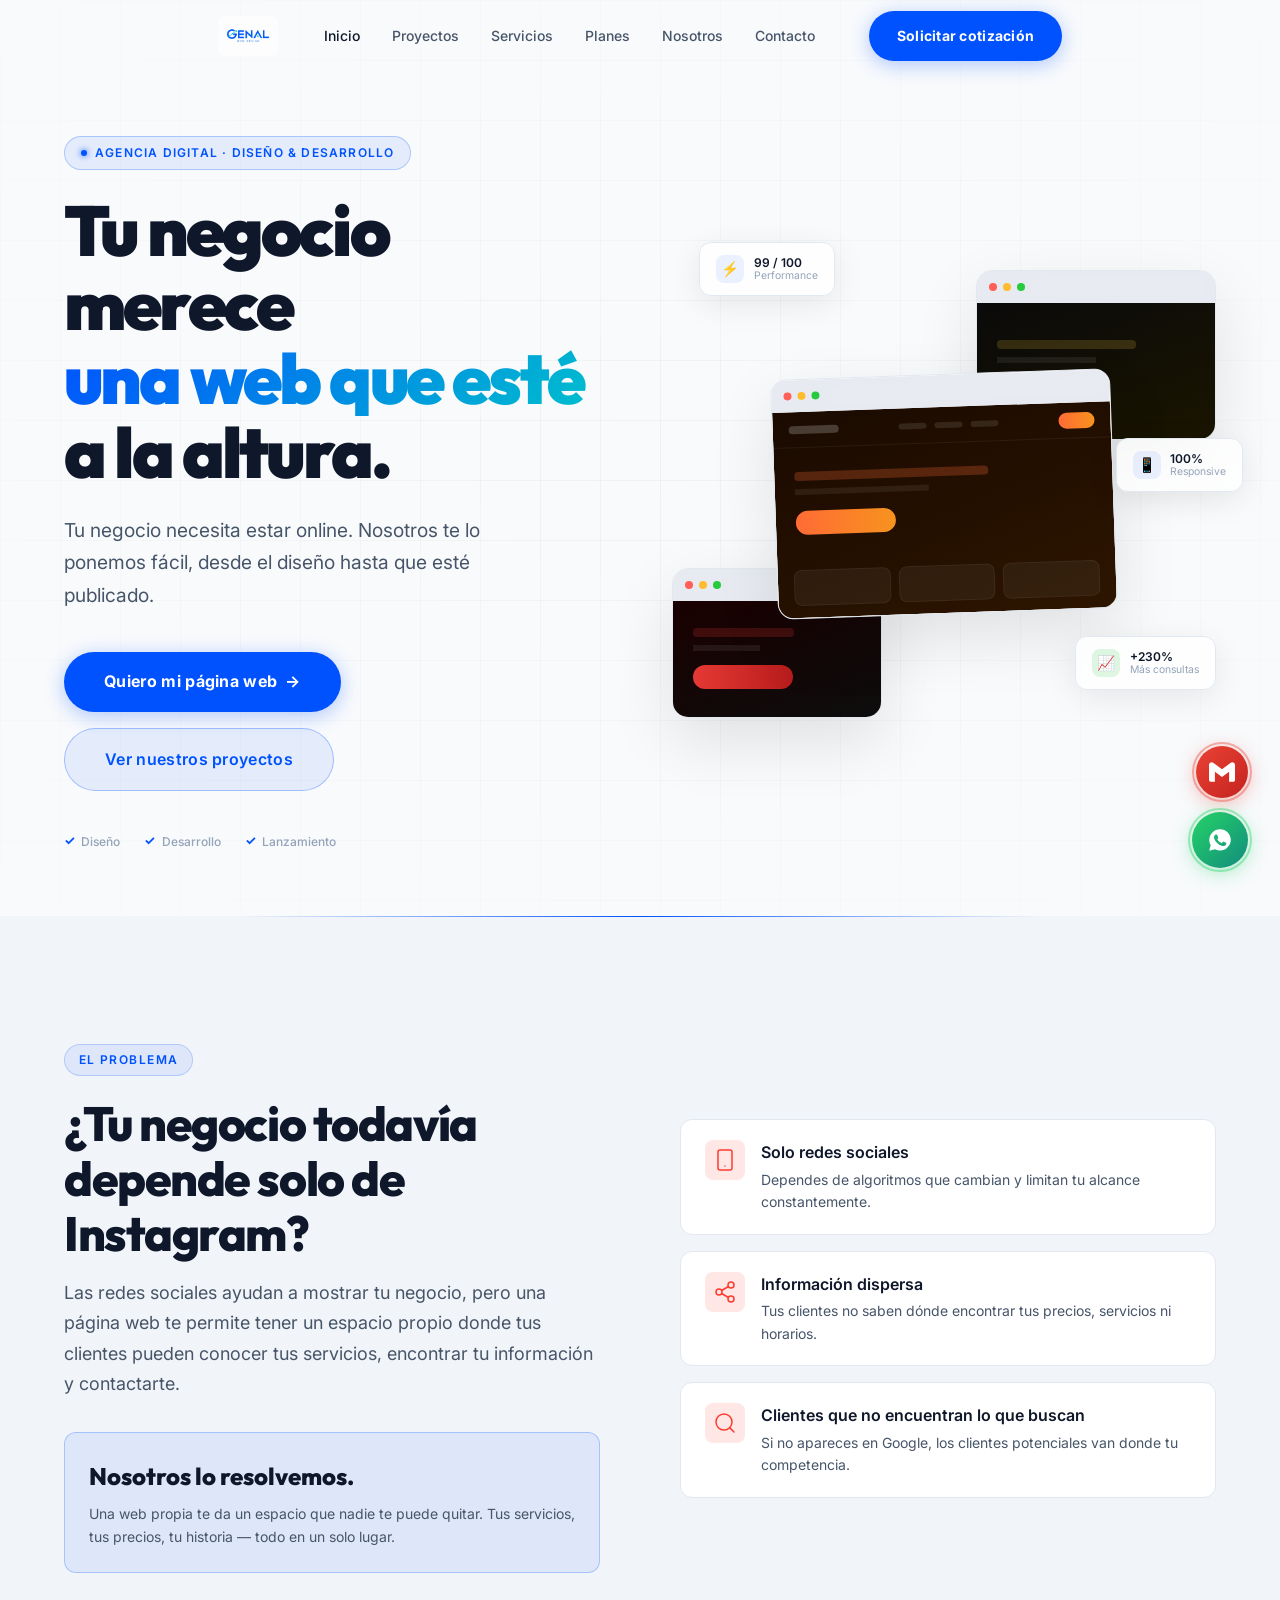
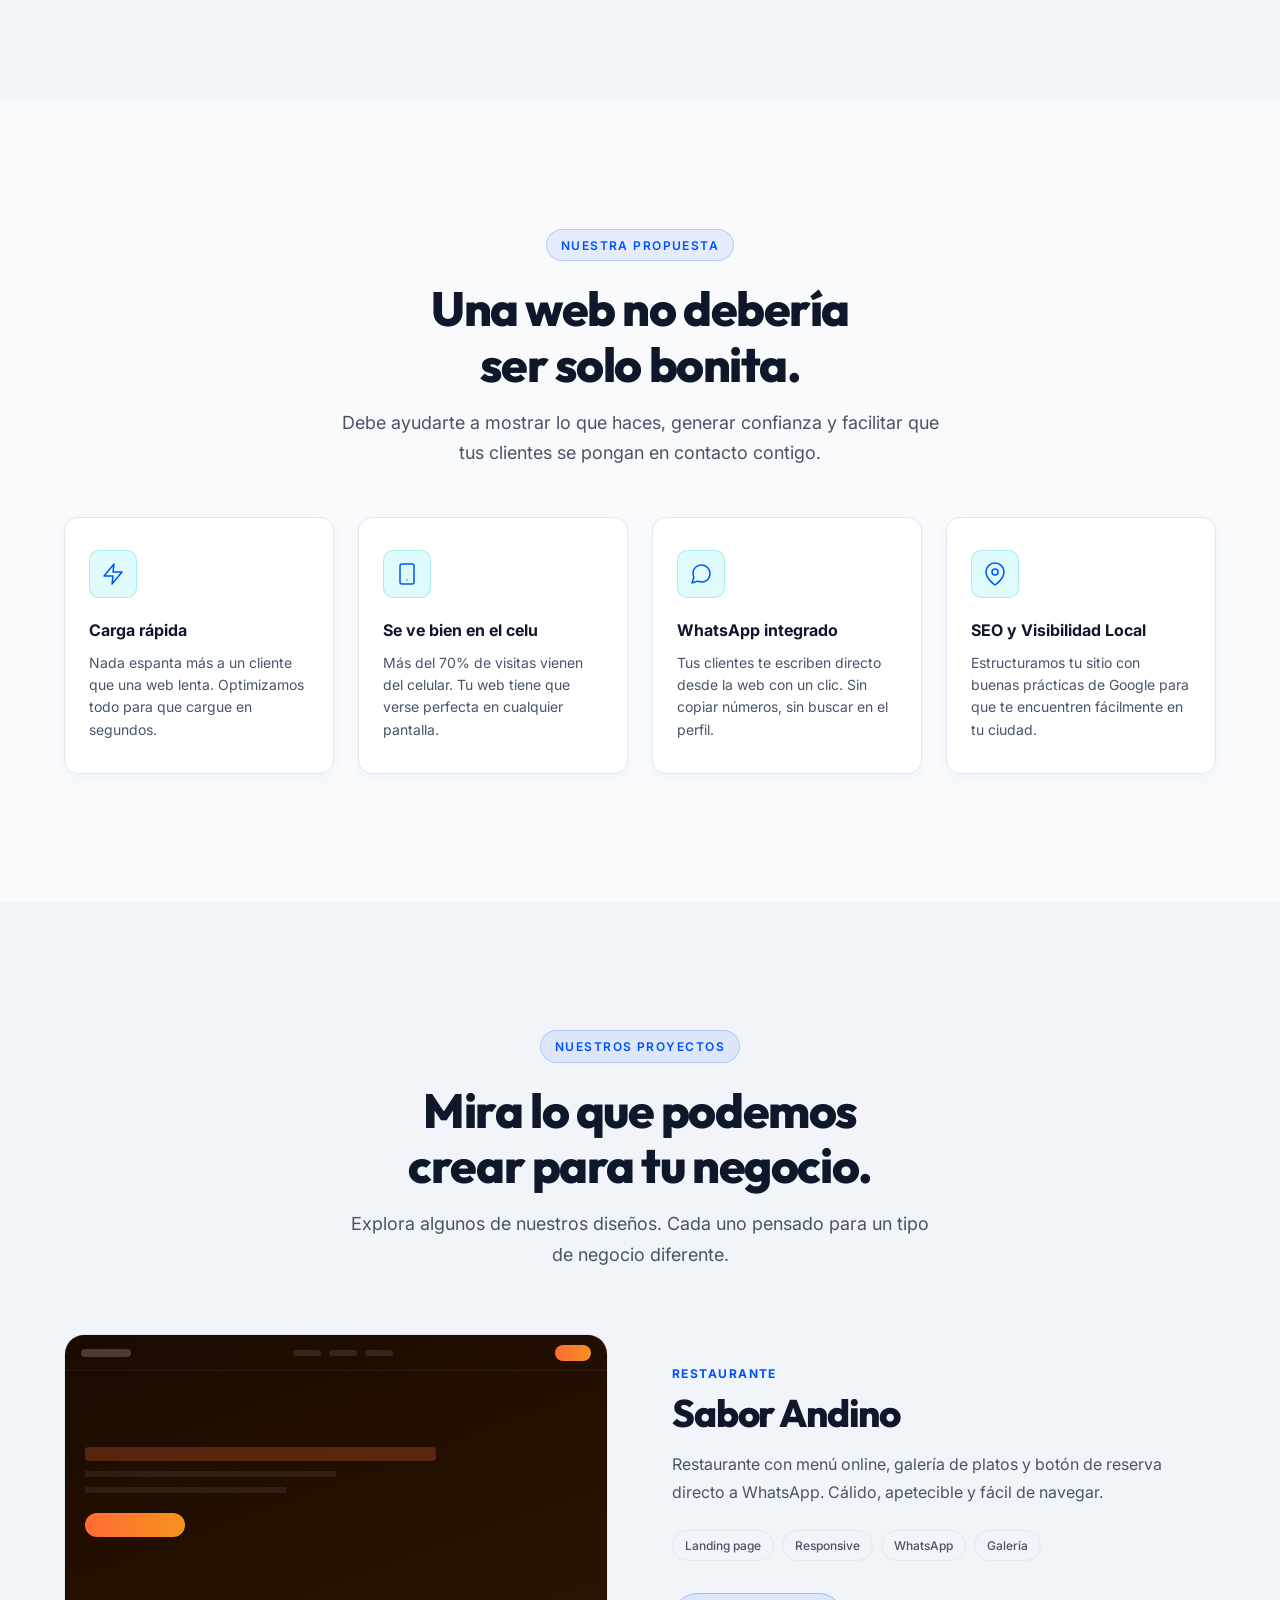
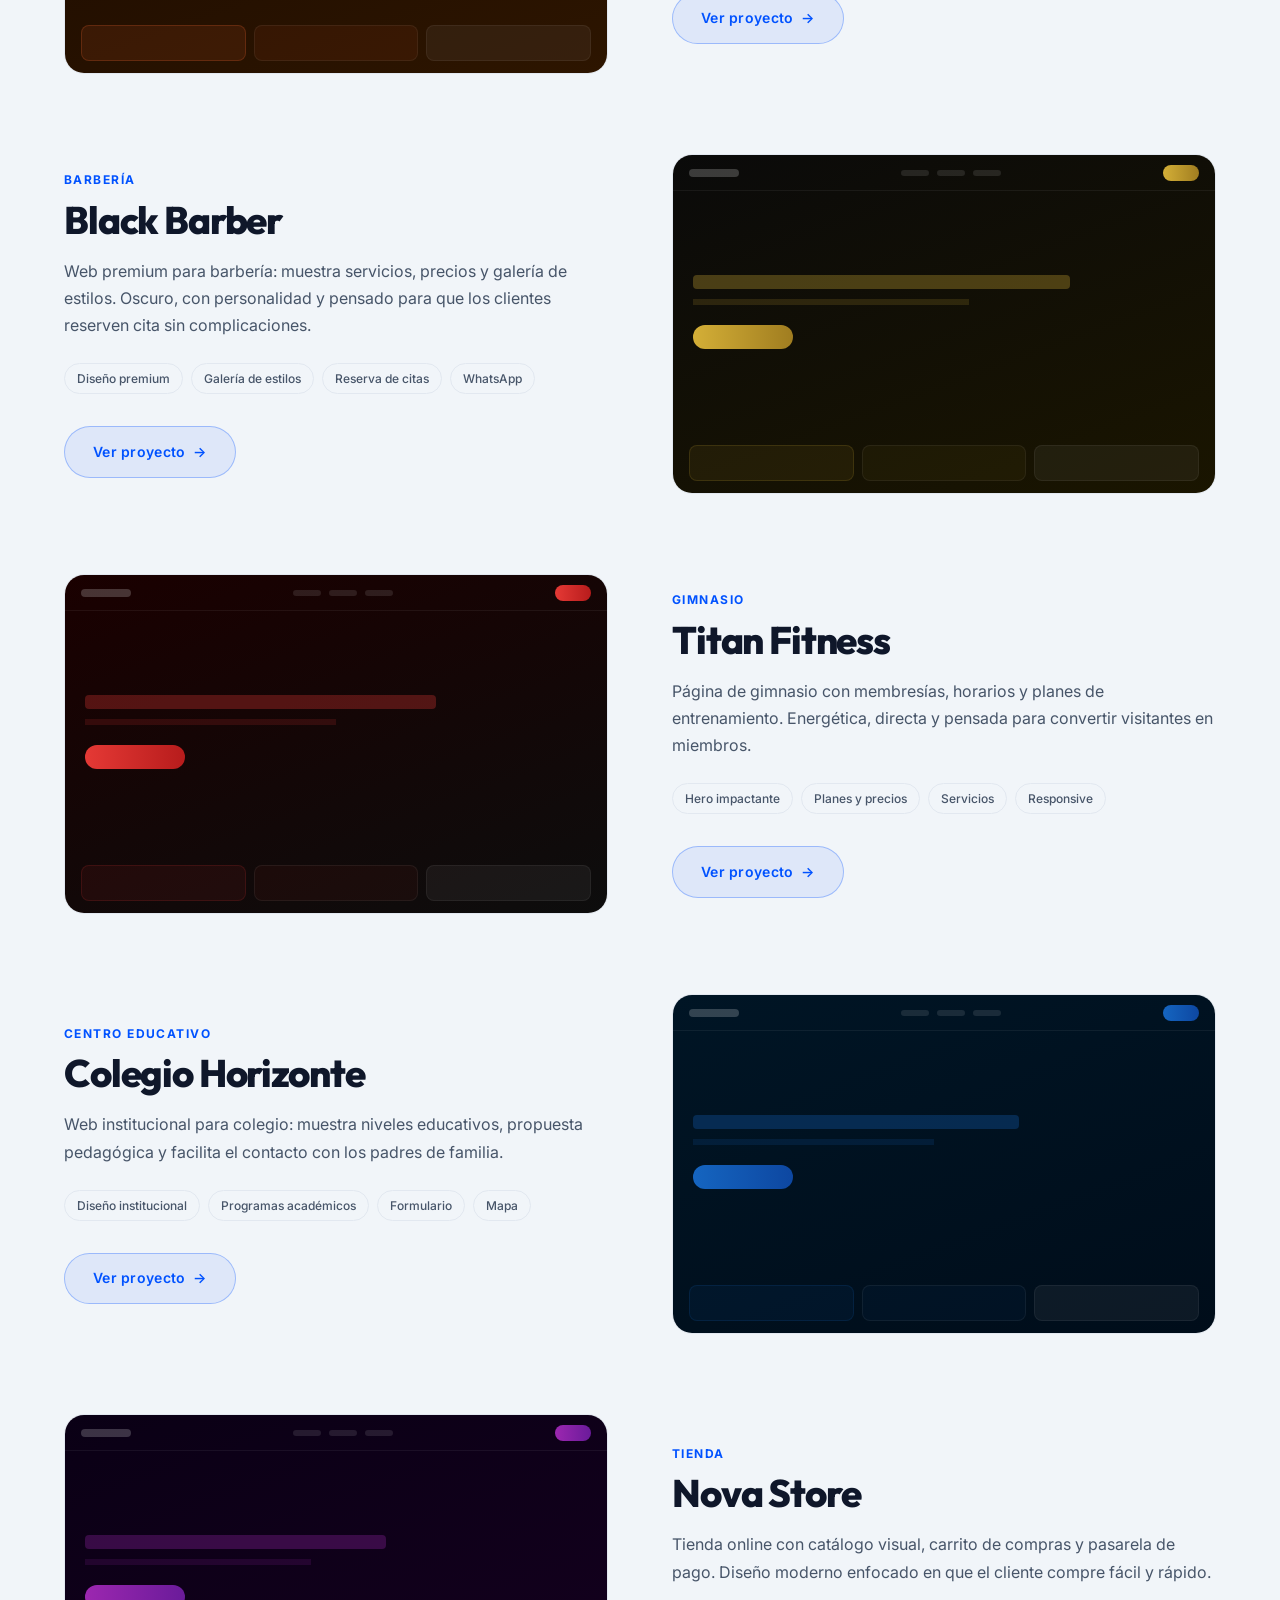
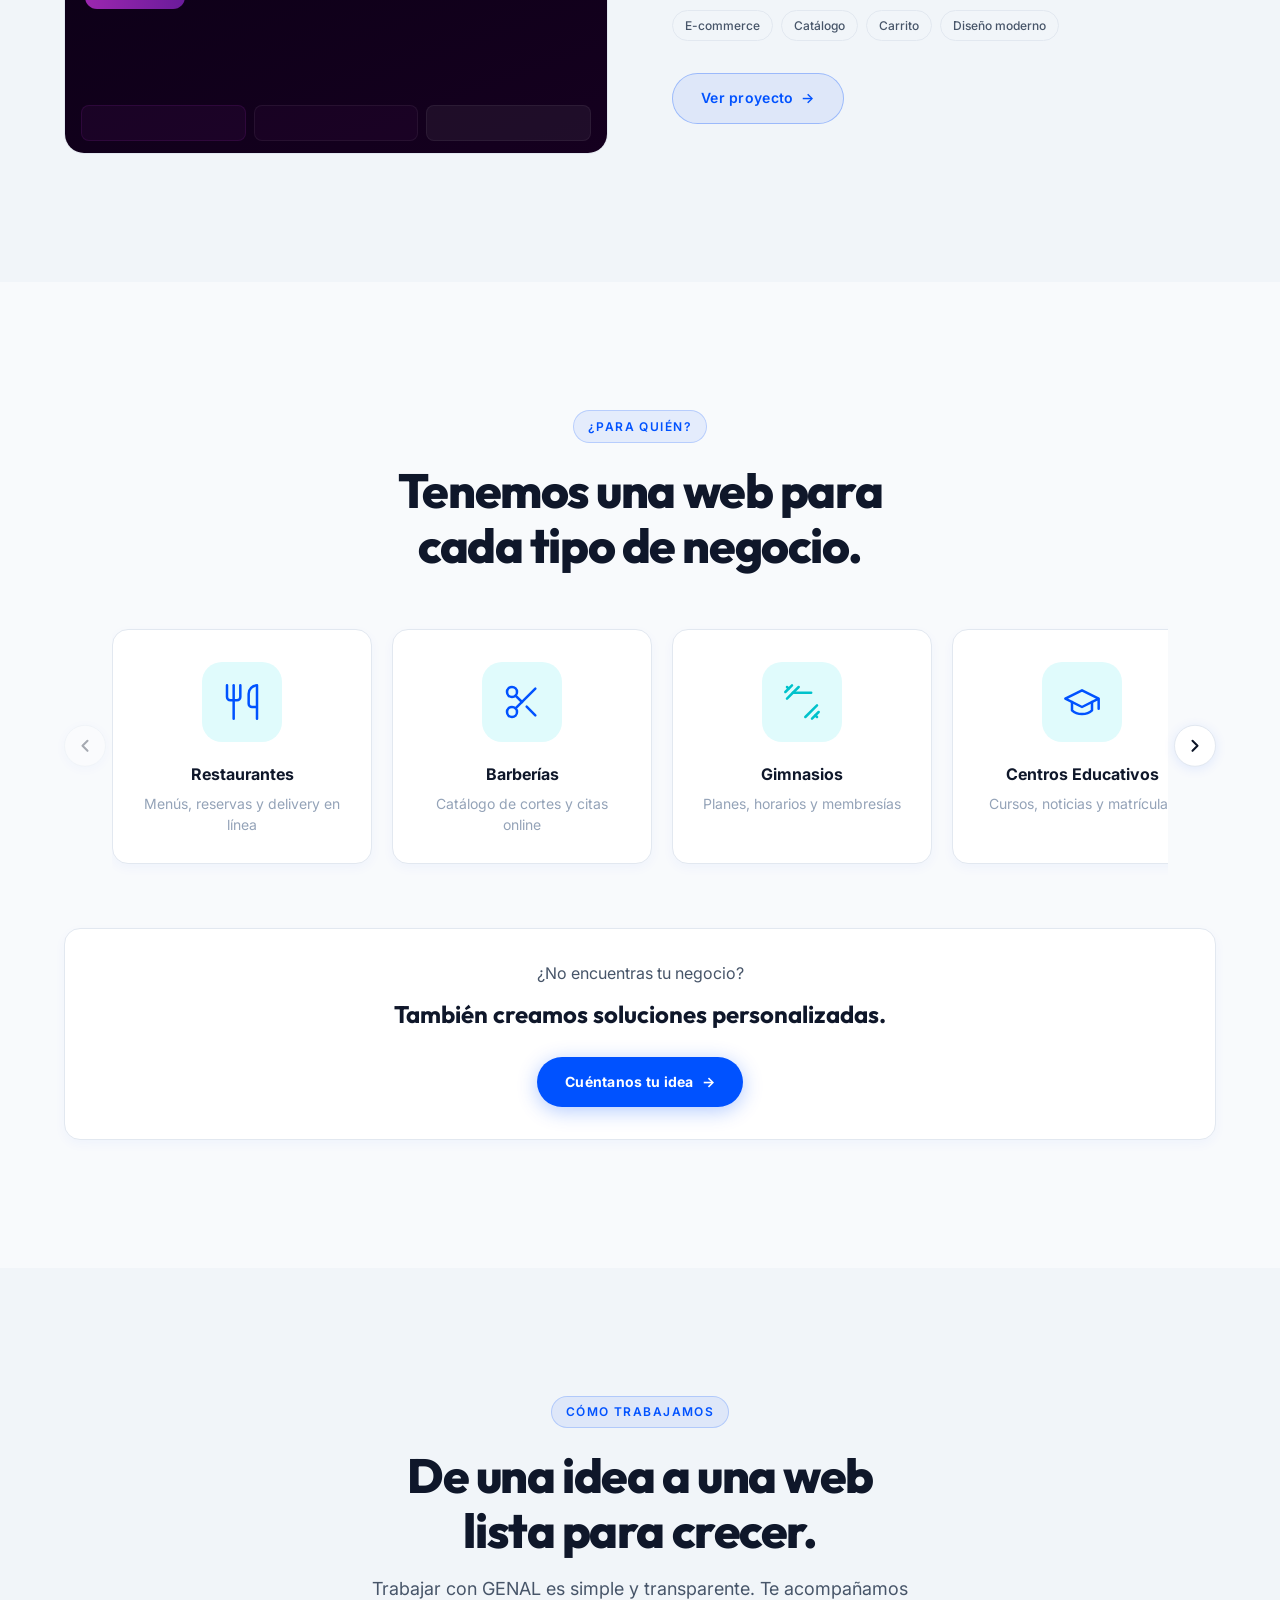
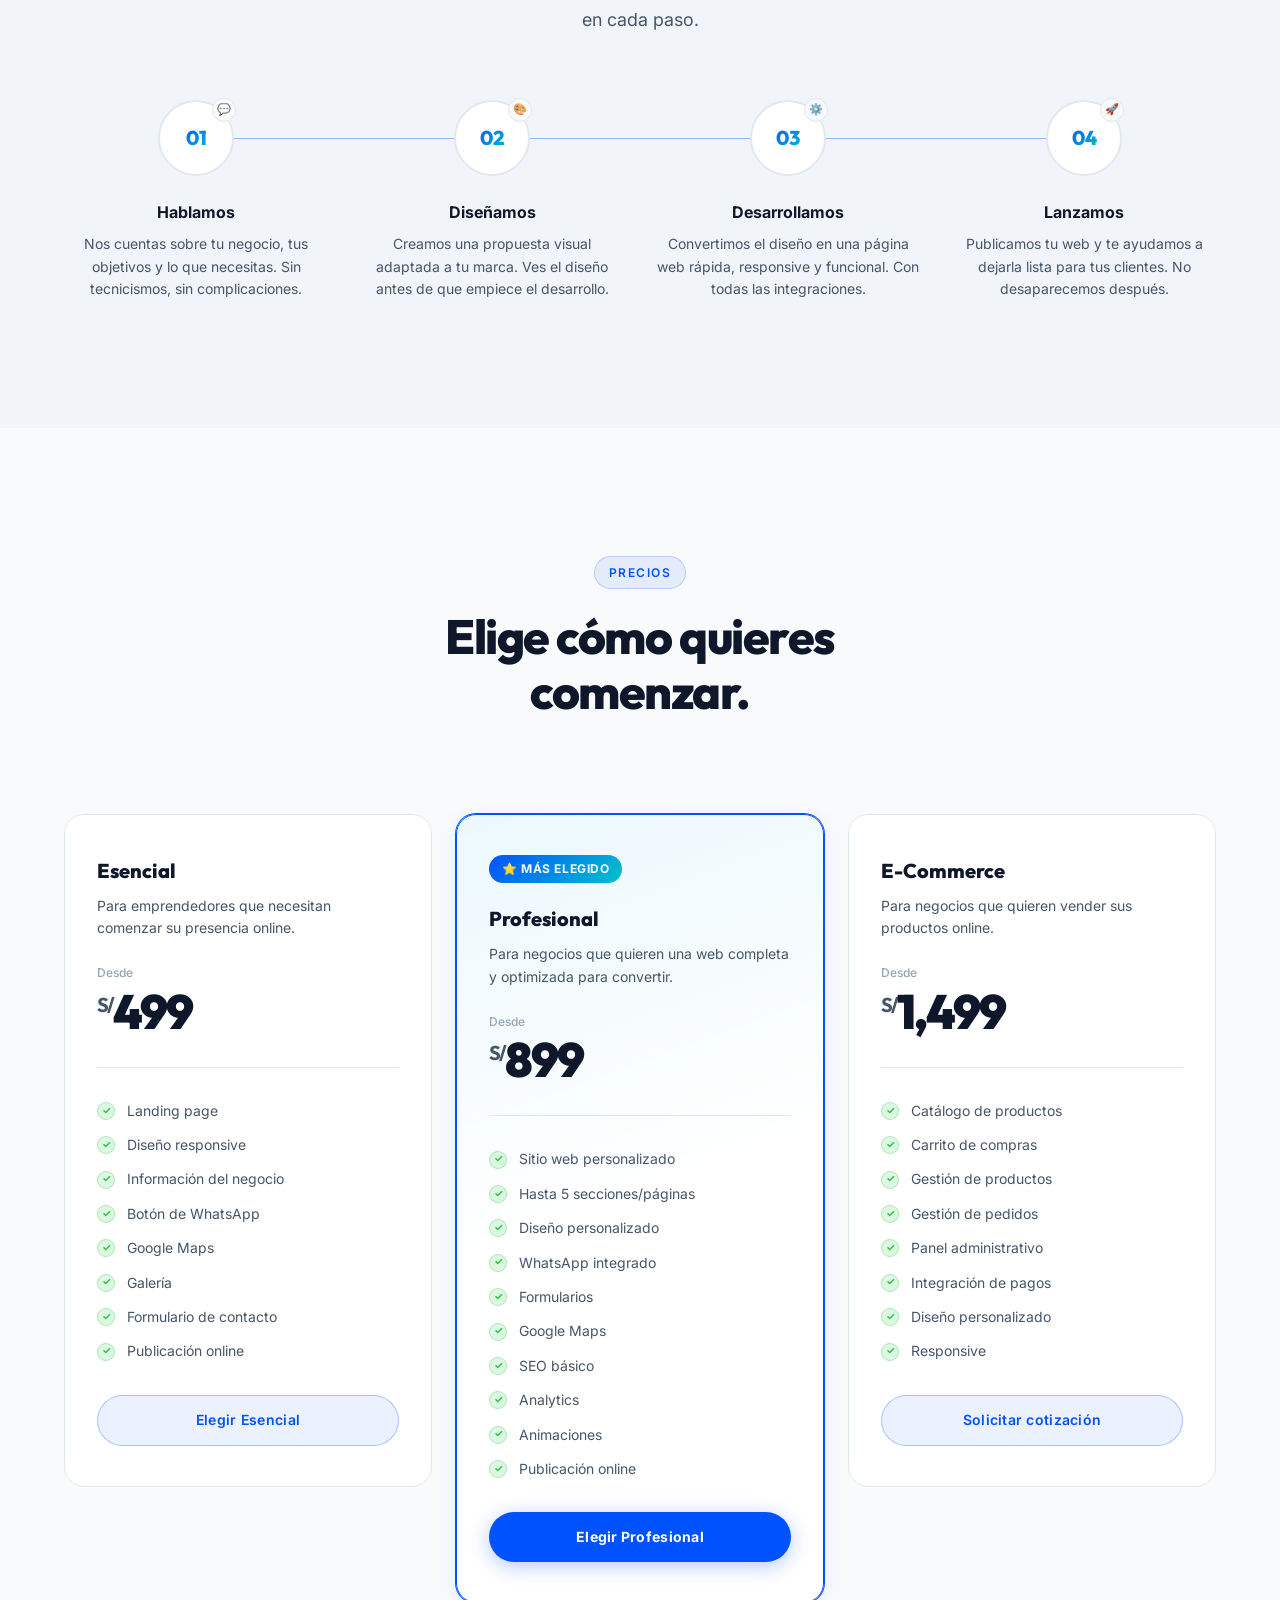
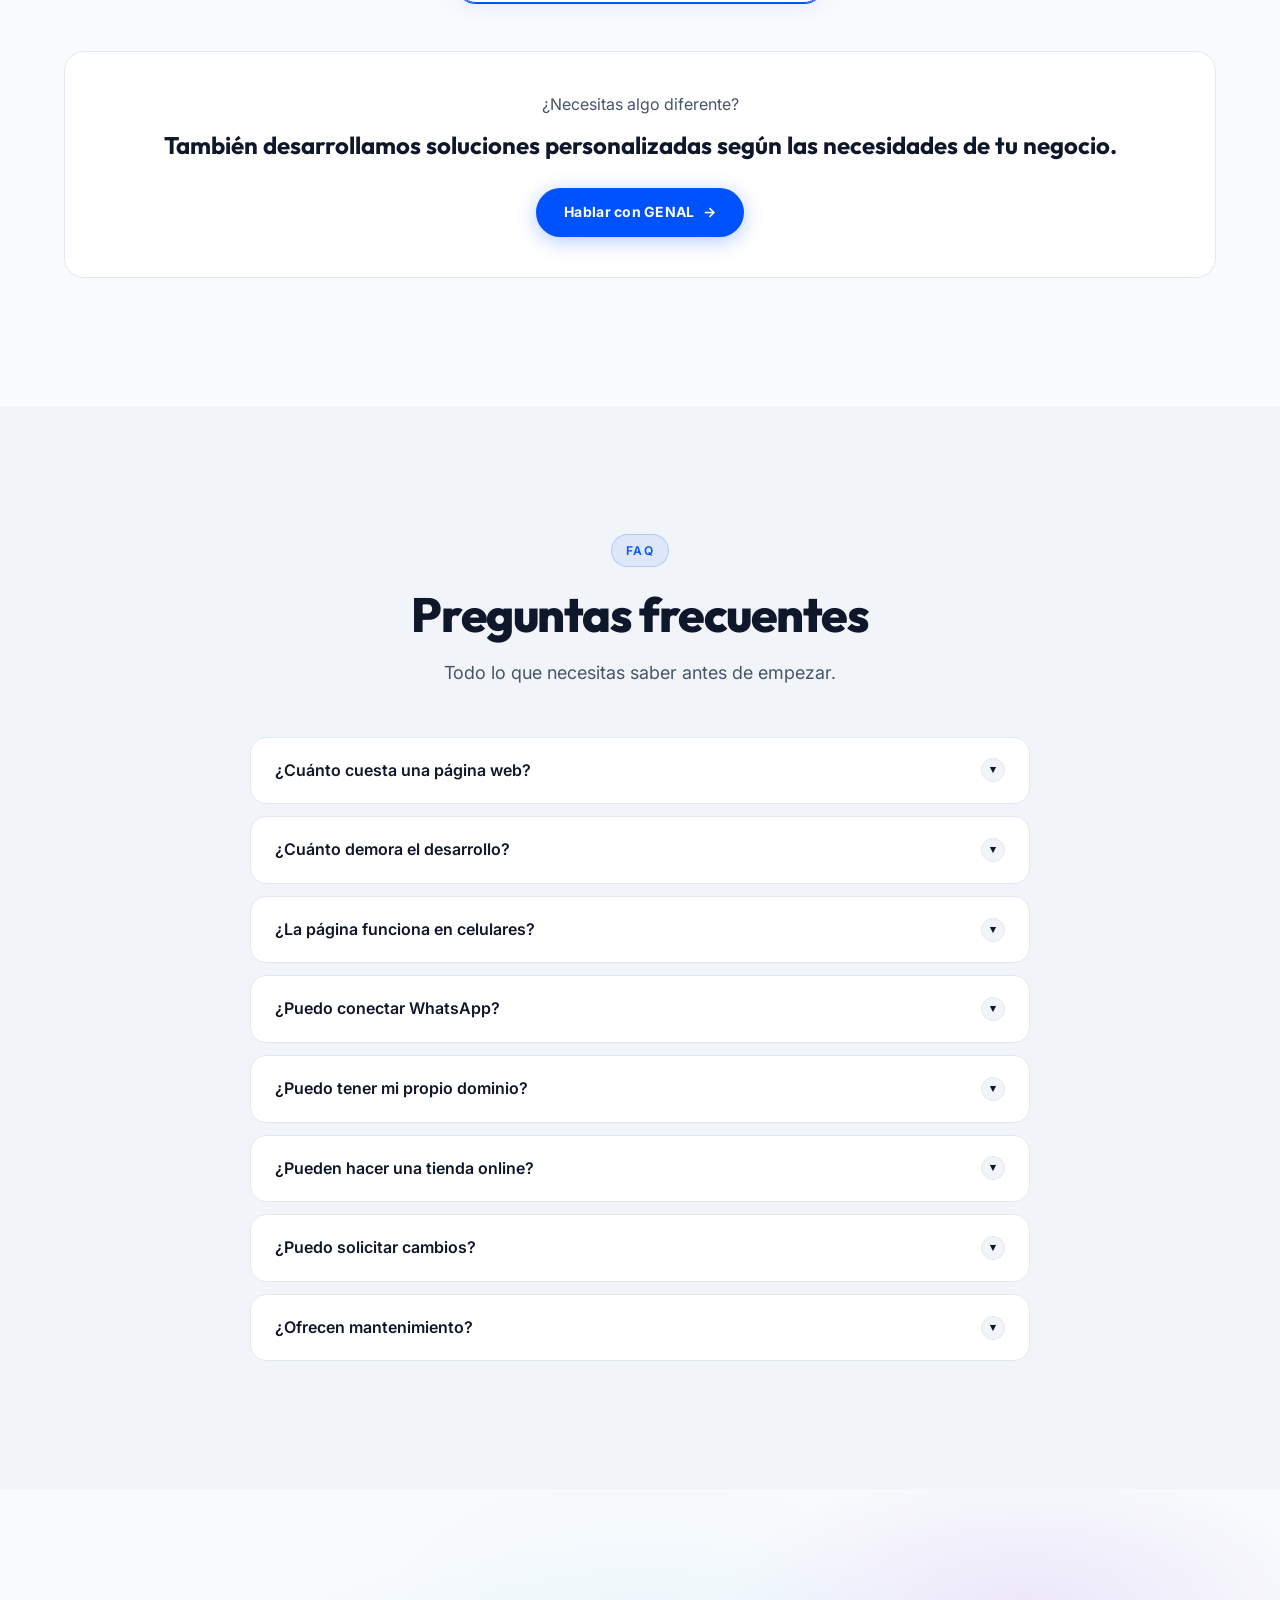
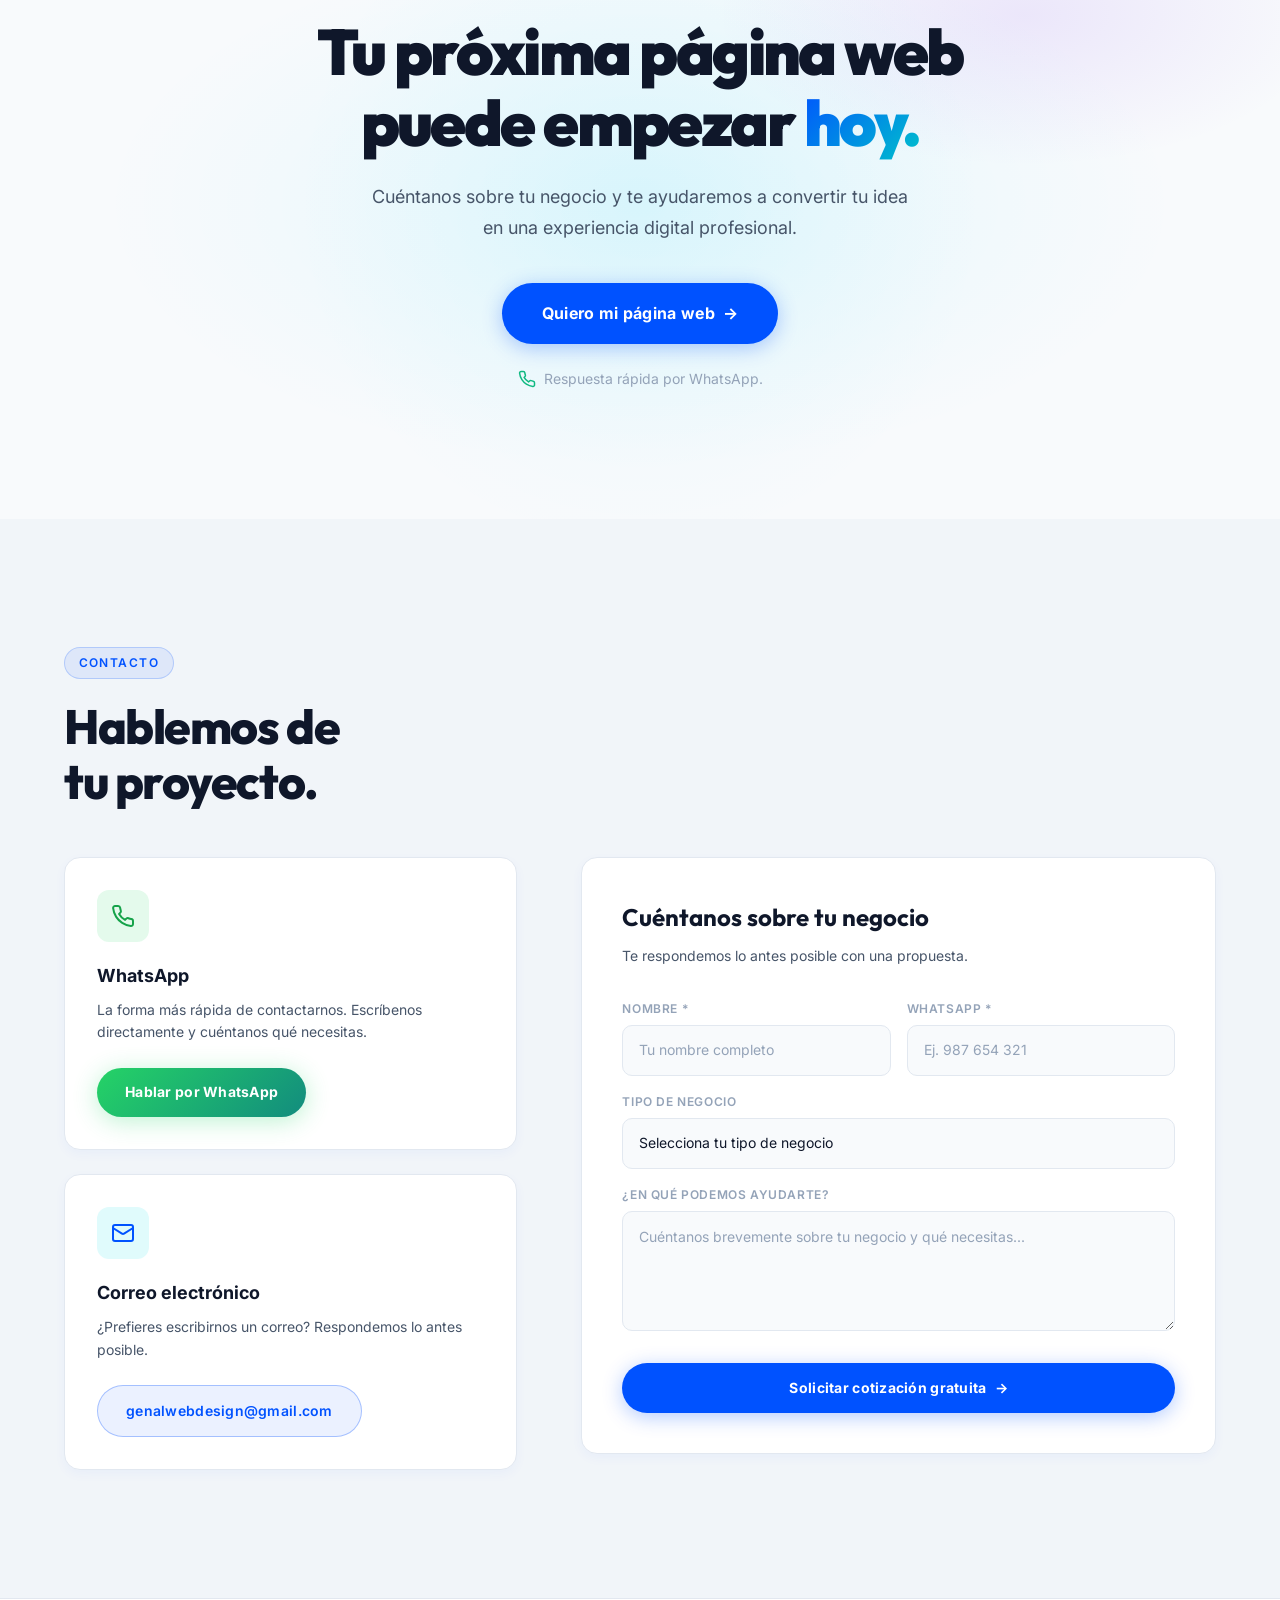
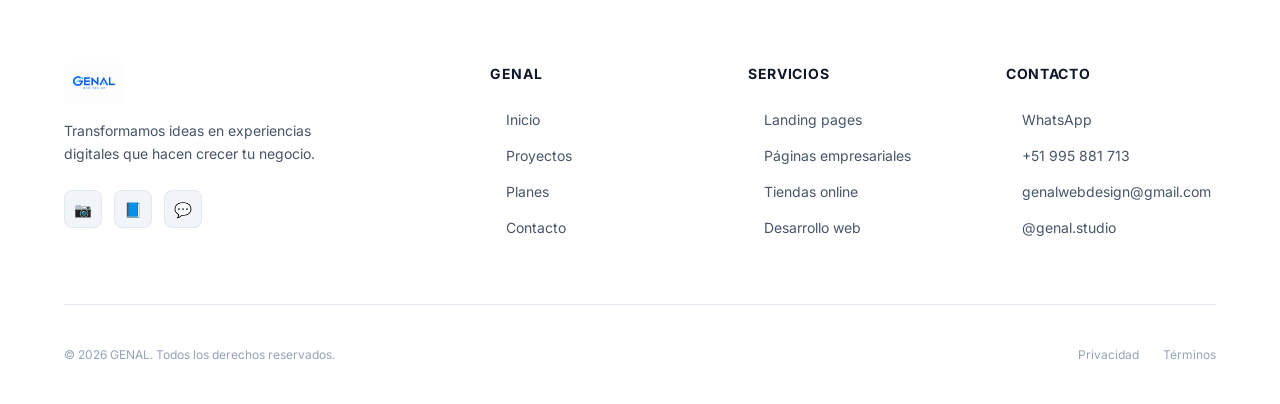
==== commit 20e2cedf: "polish: reemplaza emoji WhatsApp por SVG oficial en boton flotante" ====
--- a/index.html
+++ b/index.html
@@ -1392,7 +1392,9 @@
       <a href="https://wa.me/51995881713?text=Hola%20GENAL%2C%20estoy%20interesado%20en%20crear%20una%20p%C3%A1gina%20web%20para%20mi%20negocio."
         class="whatsapp-bubble" id="whatsapp-float-btn" target="_blank" rel="noopener noreferrer"
         aria-label="Abrir WhatsApp — ¿Hablamos de tu proyecto?">
-        <span aria-hidden="true">💬</span>
+        <svg xmlns="http://www.w3.org/2000/svg" width="26" height="26" viewBox="0 0 24 24" fill="currentColor" aria-hidden="true">
+          <path d="M12.04 2C6.58 2 2.13 6.45 2.13 11.91c0 1.75.46 3.38 1.26 4.82L2.05 22l5.36-1.41c1.38.75 2.95 1.17 4.63 1.17 5.46 0 9.91-4.45 9.91-9.91S17.5 2 12.04 2zm5.52 14.14c-.23.65-1.36 1.24-1.86 1.32-.48.08-1.09.11-1.75-.11-.4-.13-.92-.3-1.58-.59-2.78-1.2-4.6-3.99-4.74-4.18-.14-.18-1.14-1.52-1.14-2.89 0-1.38.72-2.05 1-2.34.27-.29.59-.36.79-.36s.39.01.56.02c.18.01.42-.07.66.5.23.58.79 1.94.86 2.08.07.14.11.3.02.48-.09.18-.14.29-.27.45-.14.16-.29.35-.41.47-.14.14-.28.29-.12.57.16.28.71 1.17 1.52 1.9 1.04.93 1.93 1.22 2.2 1.35.27.14.43.11.59-.07.16-.18.68-.8.86-1.07.18-.27.36-.23.61-.14.25.09 1.59.75 1.86.89.27.14.45.21.52.32.07.12.07.68-.16 1.33z"/>
+        </svg>
         <div class="whatsapp-pulse" aria-hidden="true"></div>
       </a>
       <div class="whatsapp-tooltip" aria-hidden="true">¿Hablamos de tu proyecto?</div>
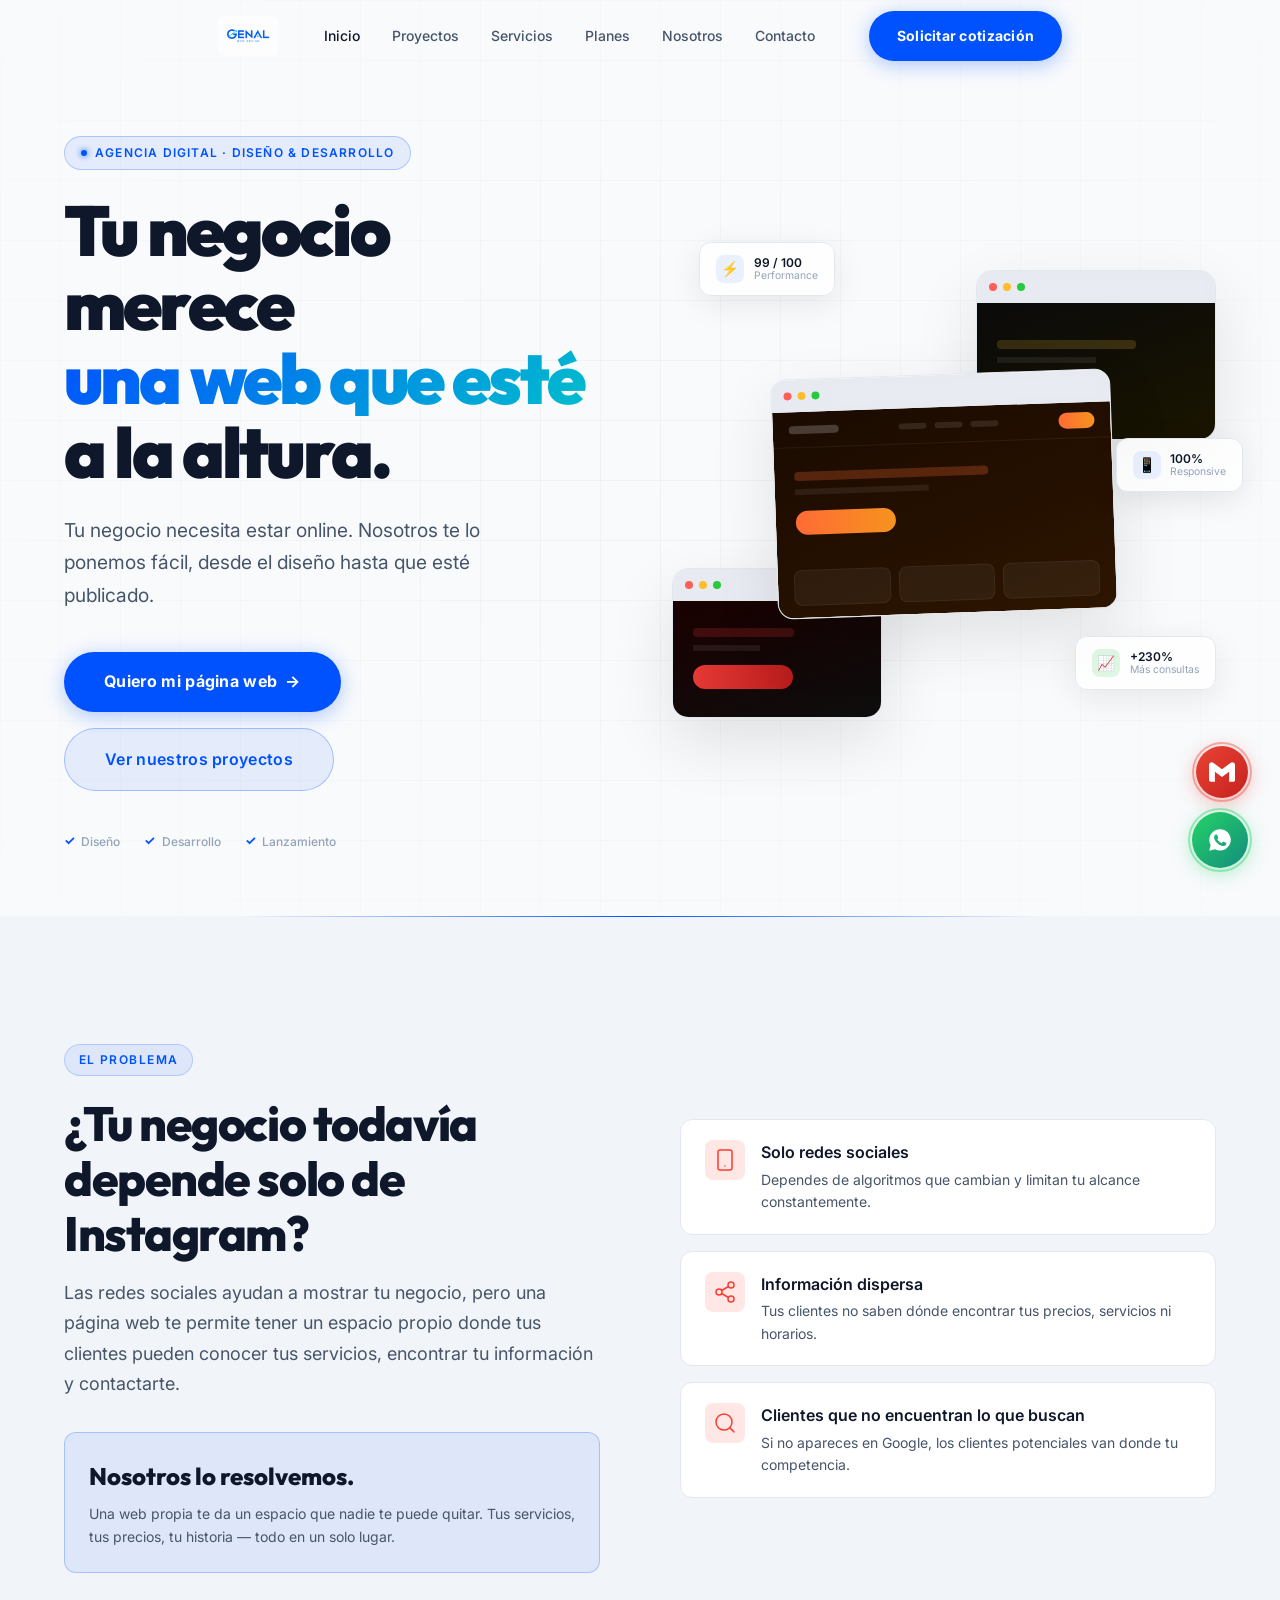
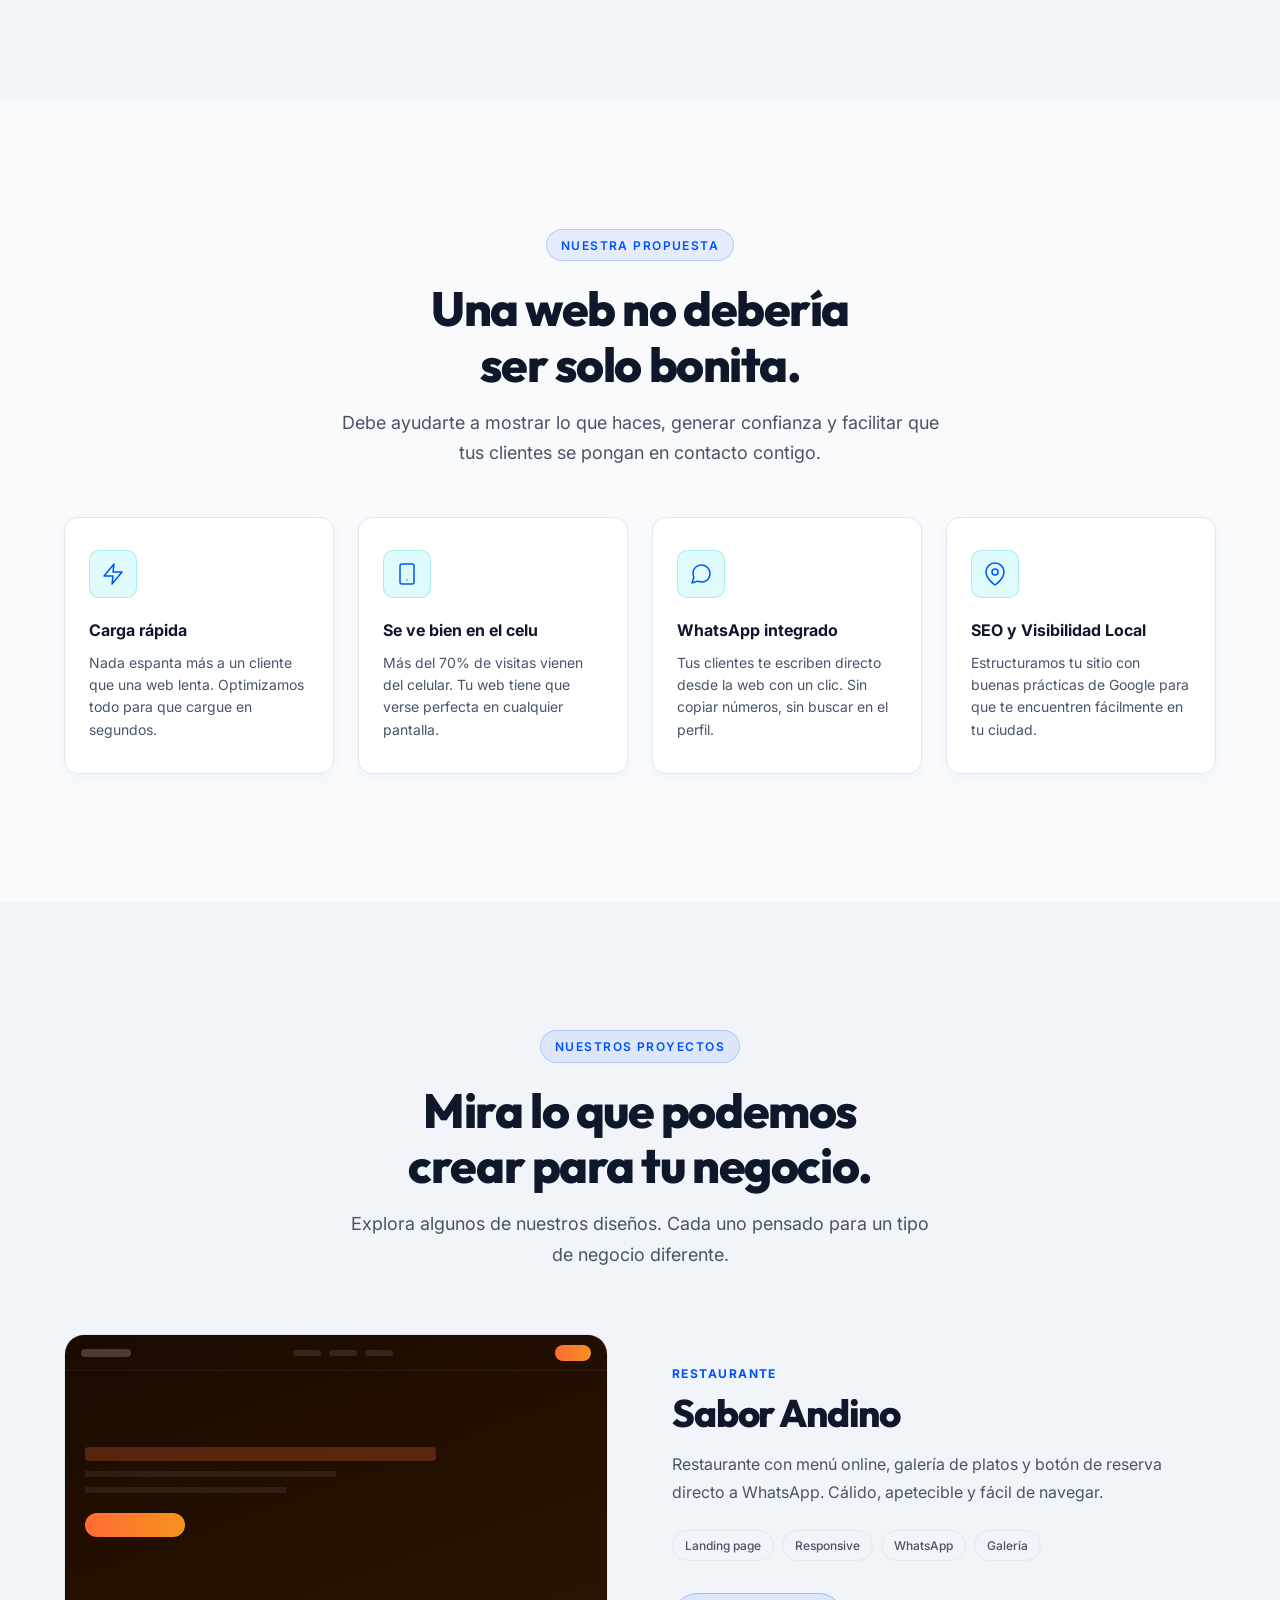
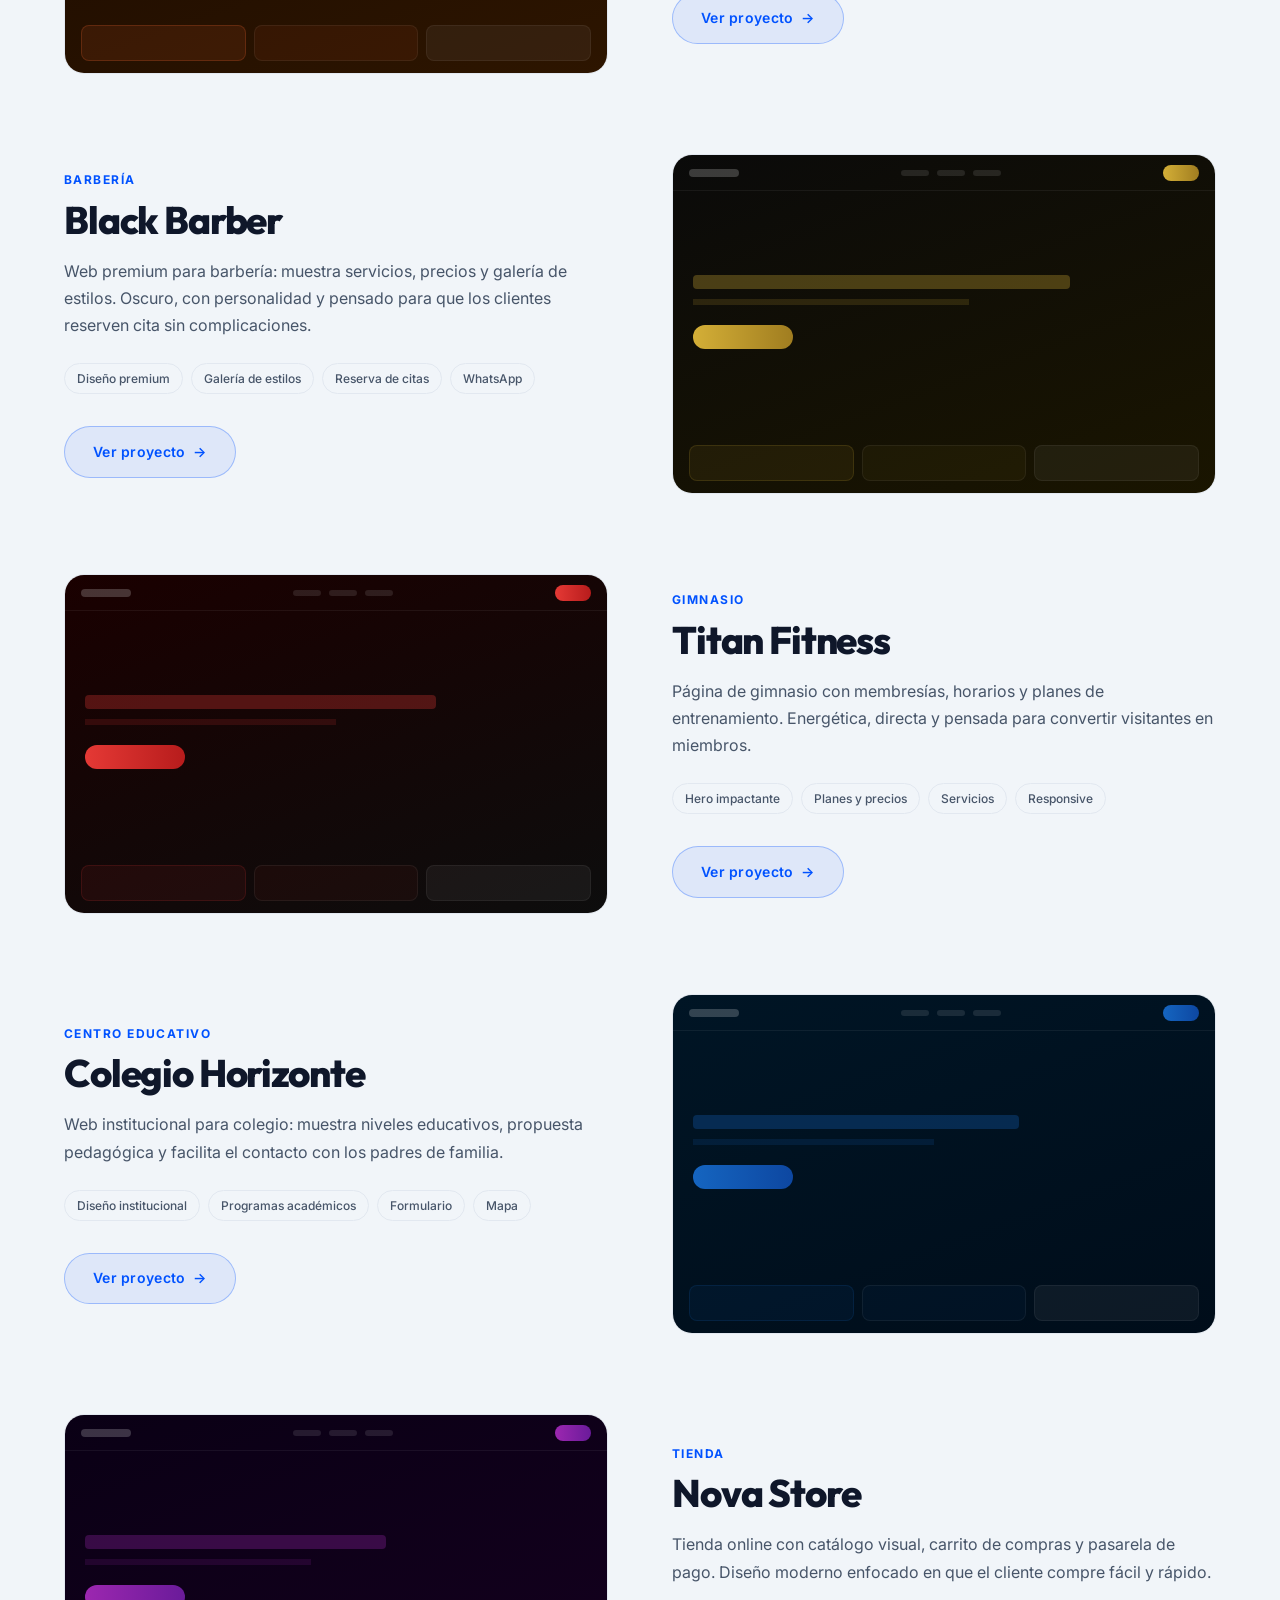
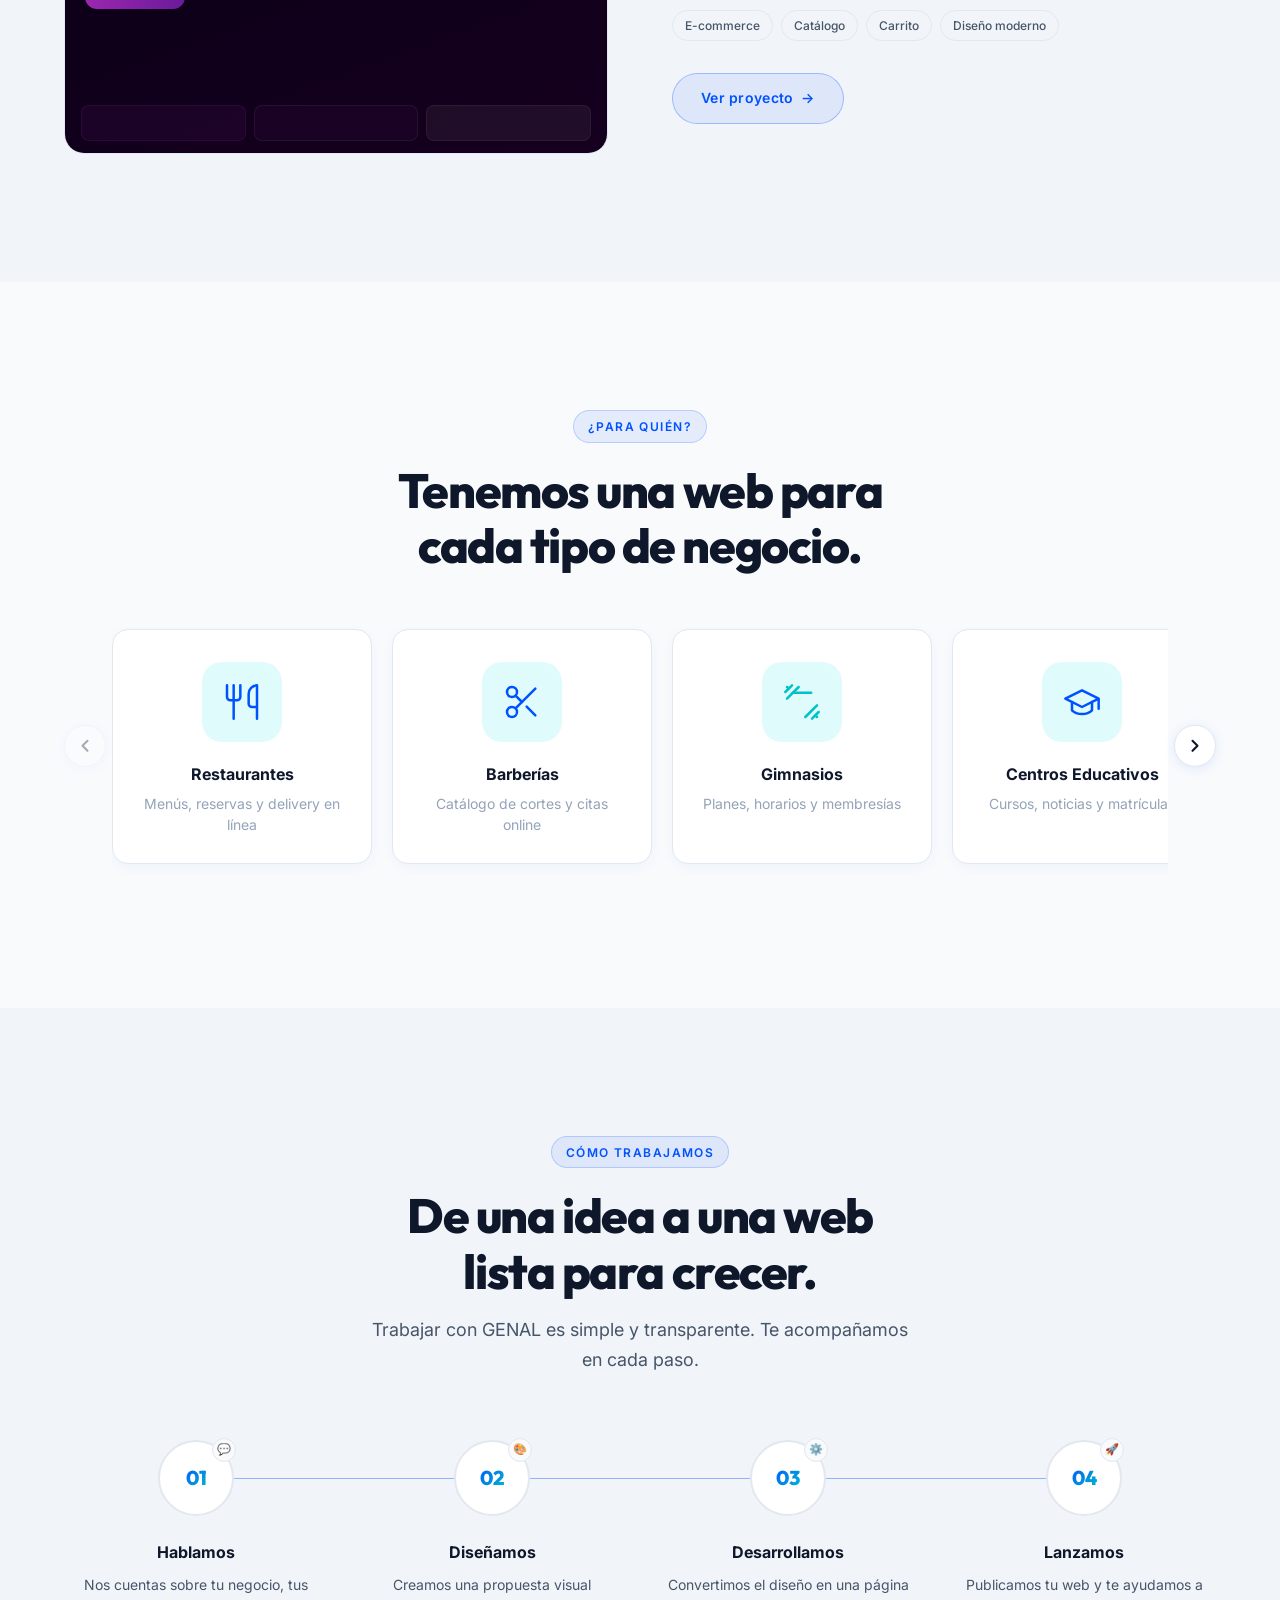
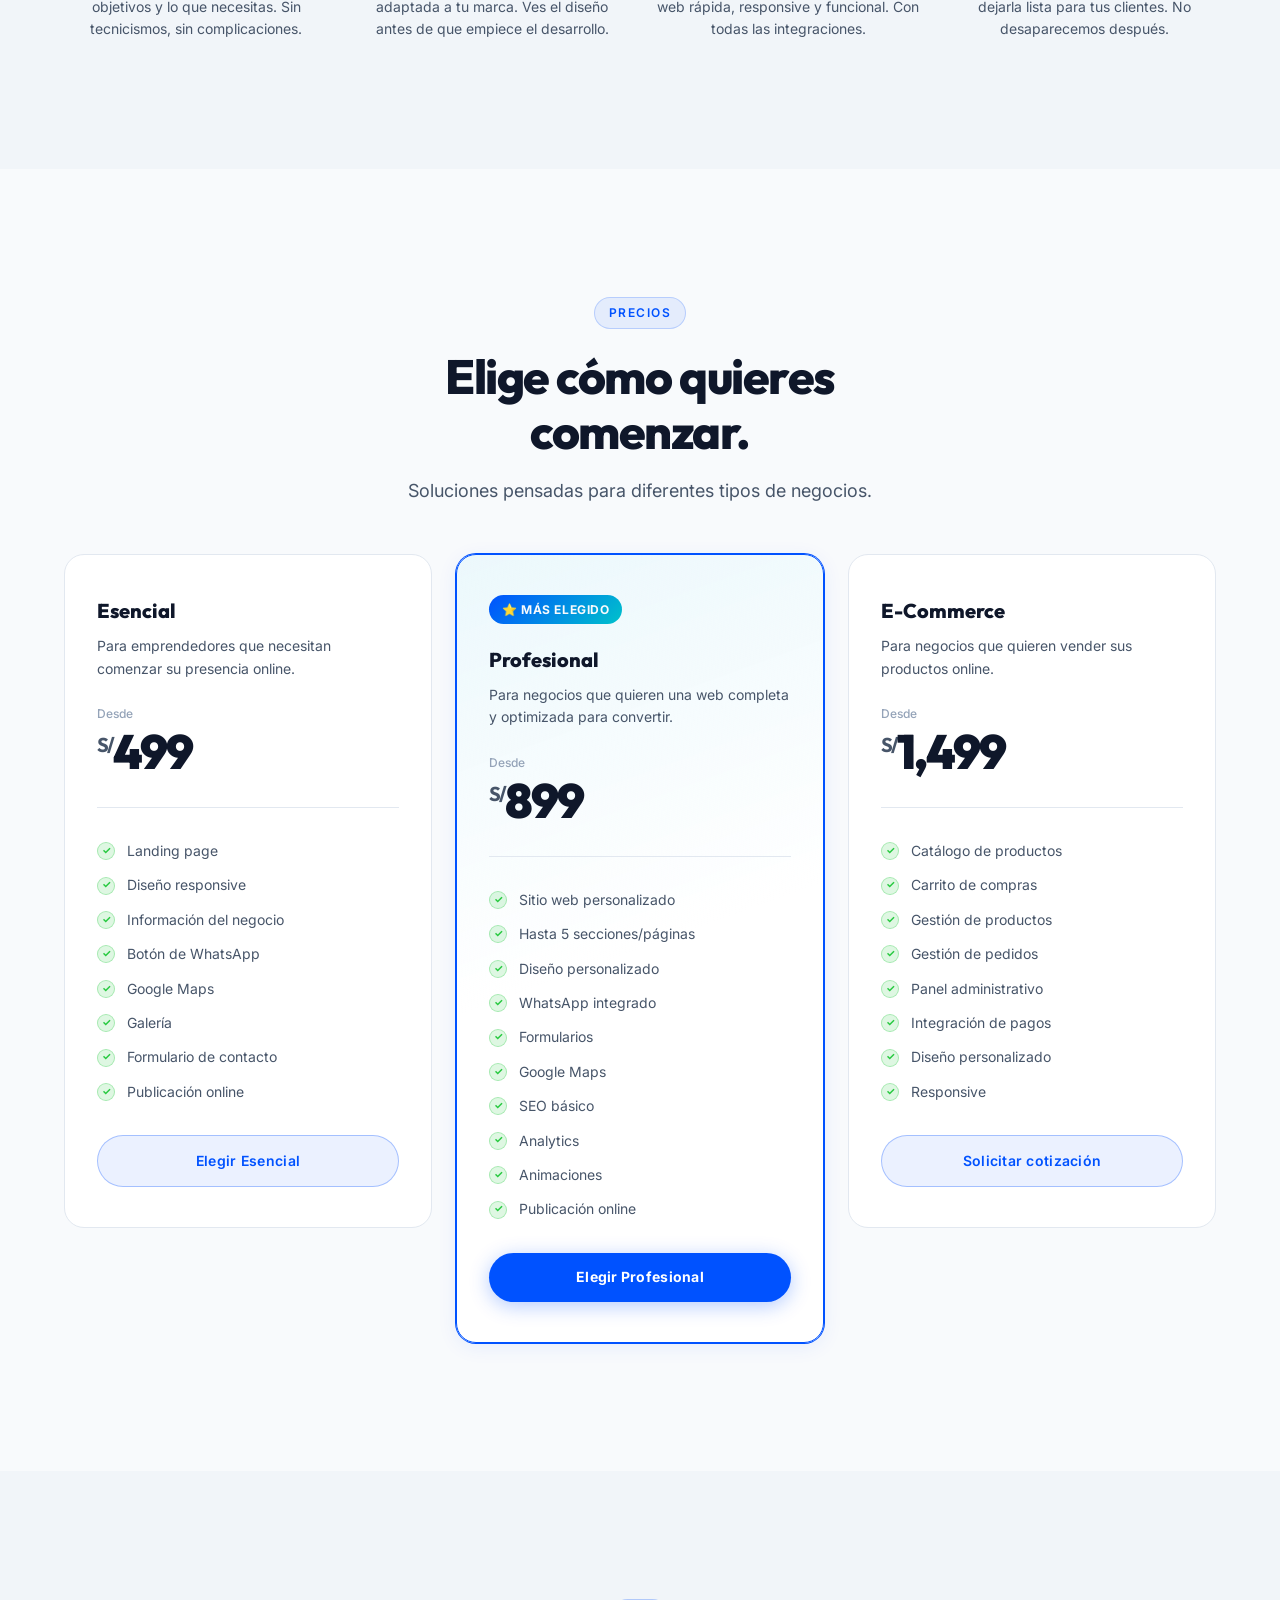
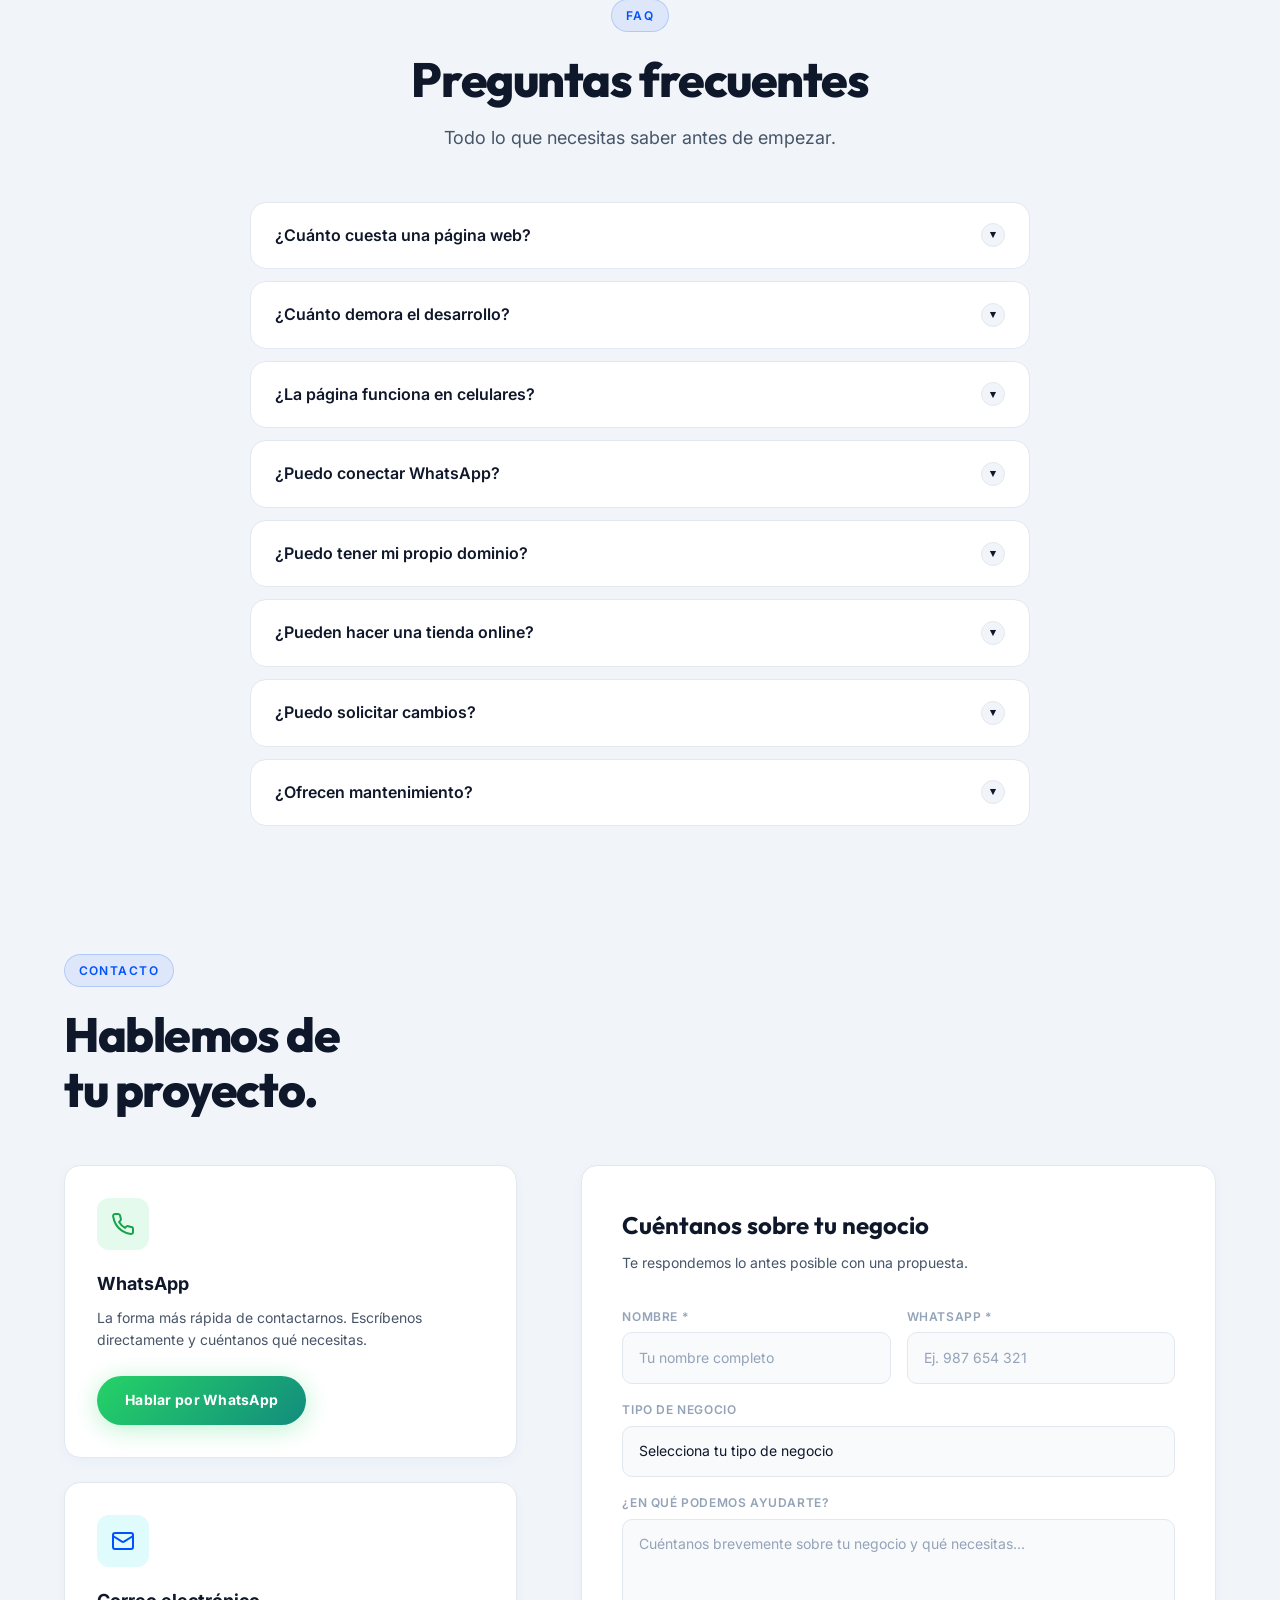
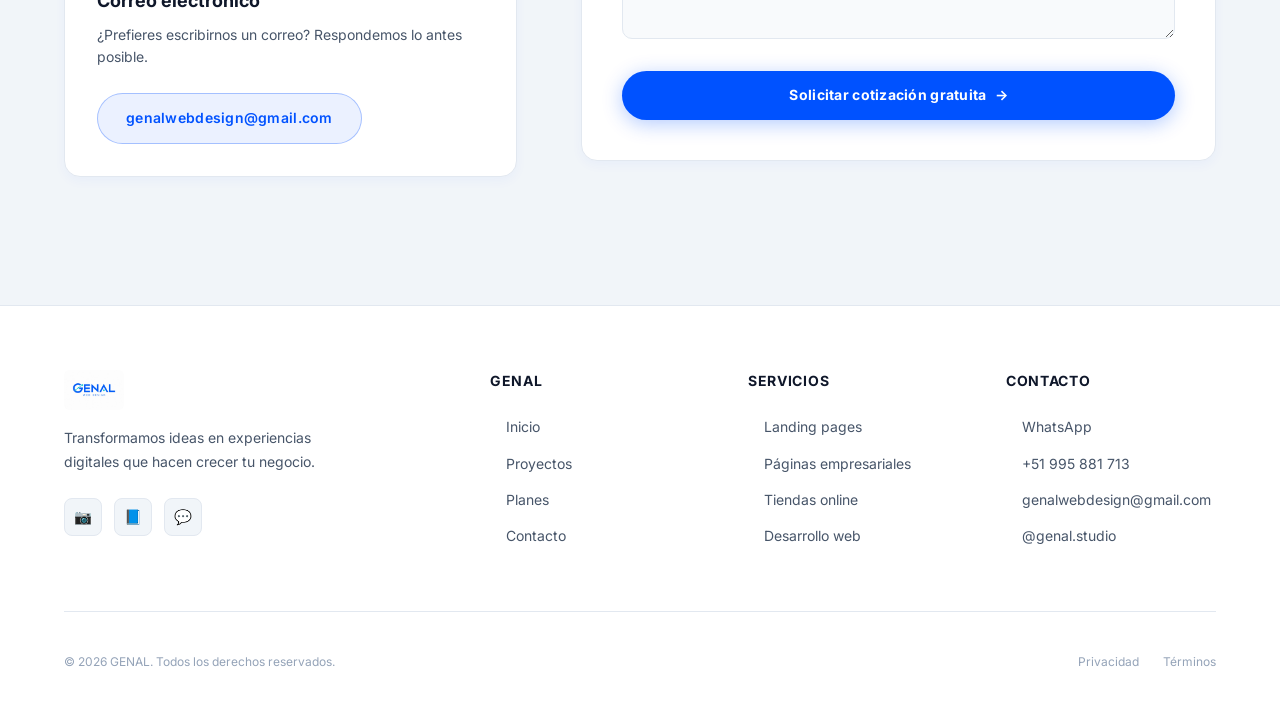
==== commit 22fa81c4: "refactor(cleanup): remove redundant CTA cards and streamline page flow" ====
--- a/index.html
+++ b/index.html
@@ -786,14 +786,7 @@
           </button>
         </div>
 
-        <div class="forwhom-cta reveal">
-          <p>¿No encuentras tu negocio?</p>
-          <h4>También creamos soluciones personalizadas.</h4>
-          <a href="https://wa.me/51995881713?text=Hola%20GENAL%2C%20tengo%20una%20idea%20para%20mi%20negocio%20y%20quiero%20contarles."
-            class="btn btn-primary" id="btn-forwhom-cta" target="_blank" rel="noopener">
-            Cuéntanos tu idea <span class="btn-icon" aria-hidden="true">→</span>
-          </a>
-        </div>
+
 
       </div>
     </section>
@@ -1017,14 +1010,7 @@
 
         </div>
 
-        <div class="pricing-footer reveal">
-          <p>¿Necesitas algo diferente?</p>
-          <h4>También desarrollamos soluciones personalizadas según las necesidades de tu negocio.</h4>
-          <a href="https://wa.me/51995881713?text=Hola%20GENAL%2C%20quiero%20hablar%20sobre%20una%20soluci%C3%B3n%20personalizada."
-            class="btn btn-primary" id="btn-pricing-custom" target="_blank" rel="noopener">
-            Hablar con GENAL <span class="btn-icon" aria-hidden="true">→</span>
-          </a>
-        </div>
+
 
       </div>
     </section>
@@ -1158,45 +1144,12 @@
       </div>
     </section>
 
-    <!-- ═══════════════════════════════════════════════════════════
-     CTA FINAL
-════════════════════════════════════════════════════════════ -->
-    <section class="cta-final" aria-labelledby="cta-final-title">
-      <div class="cta-final-glow" aria-hidden="true"></div>
-      <div class="container">
-        <div class="cta-final-inner">
-
-          <h2 class="display-text reveal" id="cta-final-title">
-            Tu próxima página web<br>puede empezar <span class="text-gradient">hoy.</span>
-          </h2>
-
-          <p class="reveal reveal-delay-1">
-            Cuéntanos sobre tu negocio y te ayudaremos a convertir tu idea en una experiencia digital profesional.
-          </p>
-
-          <div class="cta-final-actions reveal reveal-delay-2">
-            <a href="https://wa.me/51995881713?text=Hola%20GENAL%2C%20estoy%20interesado%20en%20crear%20una%20p%C3%A1gina%20web%20para%20mi%20negocio."
-              class="btn btn-primary btn-lg" id="cta-final-btn" target="_blank" rel="noopener noreferrer"
-              aria-label="Quiero mi página web — WhatsApp">
-              Quiero mi página web <span class="btn-icon" aria-hidden="true">→</span>
-            </a>
-          </div>
-
-          <div class="cta-note reveal reveal-delay-3">
-            <span class="cta-note-icon" aria-hidden="true" style="color:#10b981; display:inline-flex; align-items:center;">
-              <svg width="18" height="18" viewBox="0 0 24 24" fill="none" stroke="currentColor" stroke-width="2" stroke-linecap="round" stroke-linejoin="round"><path d="M22 16.92v3a2 2 0 0 1-2.18 2 19.79 19.79 0 0 1-8.63-3.07 19.5 19.5 0 0 1-6-6 19.79 19.79 0 0 1-3.07-8.67A2 2 0 0 1 4.11 2h3a2 2 0 0 1 2 1.72 12.84 12.84 0 0 0 .7 2.81 2 2 0 0 1-.45 2.11L8.09 9.91a16 16 0 0 0 6 6l1.27-1.27a2 2 0 0 1 2.11-.45 12.84 12.84 0 0 0 2.81.7A2 2 0 0 1 22 16.92z"></path></svg>
-            </span>
-            Respuesta rápida por WhatsApp.
-          </div>
-
-        </div>
-      </div>
-    </section>
+
 
     <!-- ═══════════════════════════════════════════════════════════
      CONTACTO
 ════════════════════════════════════════════════════════════ -->
-    <section class="contact-section section" id="contacto" aria-labelledby="contact-title">
+    <section class="contact-section section" id="contacto" aria-labelledby="contact-title" style="padding-top: 0;">
       <div class="container">
 
         <div style="max-width:560px;">
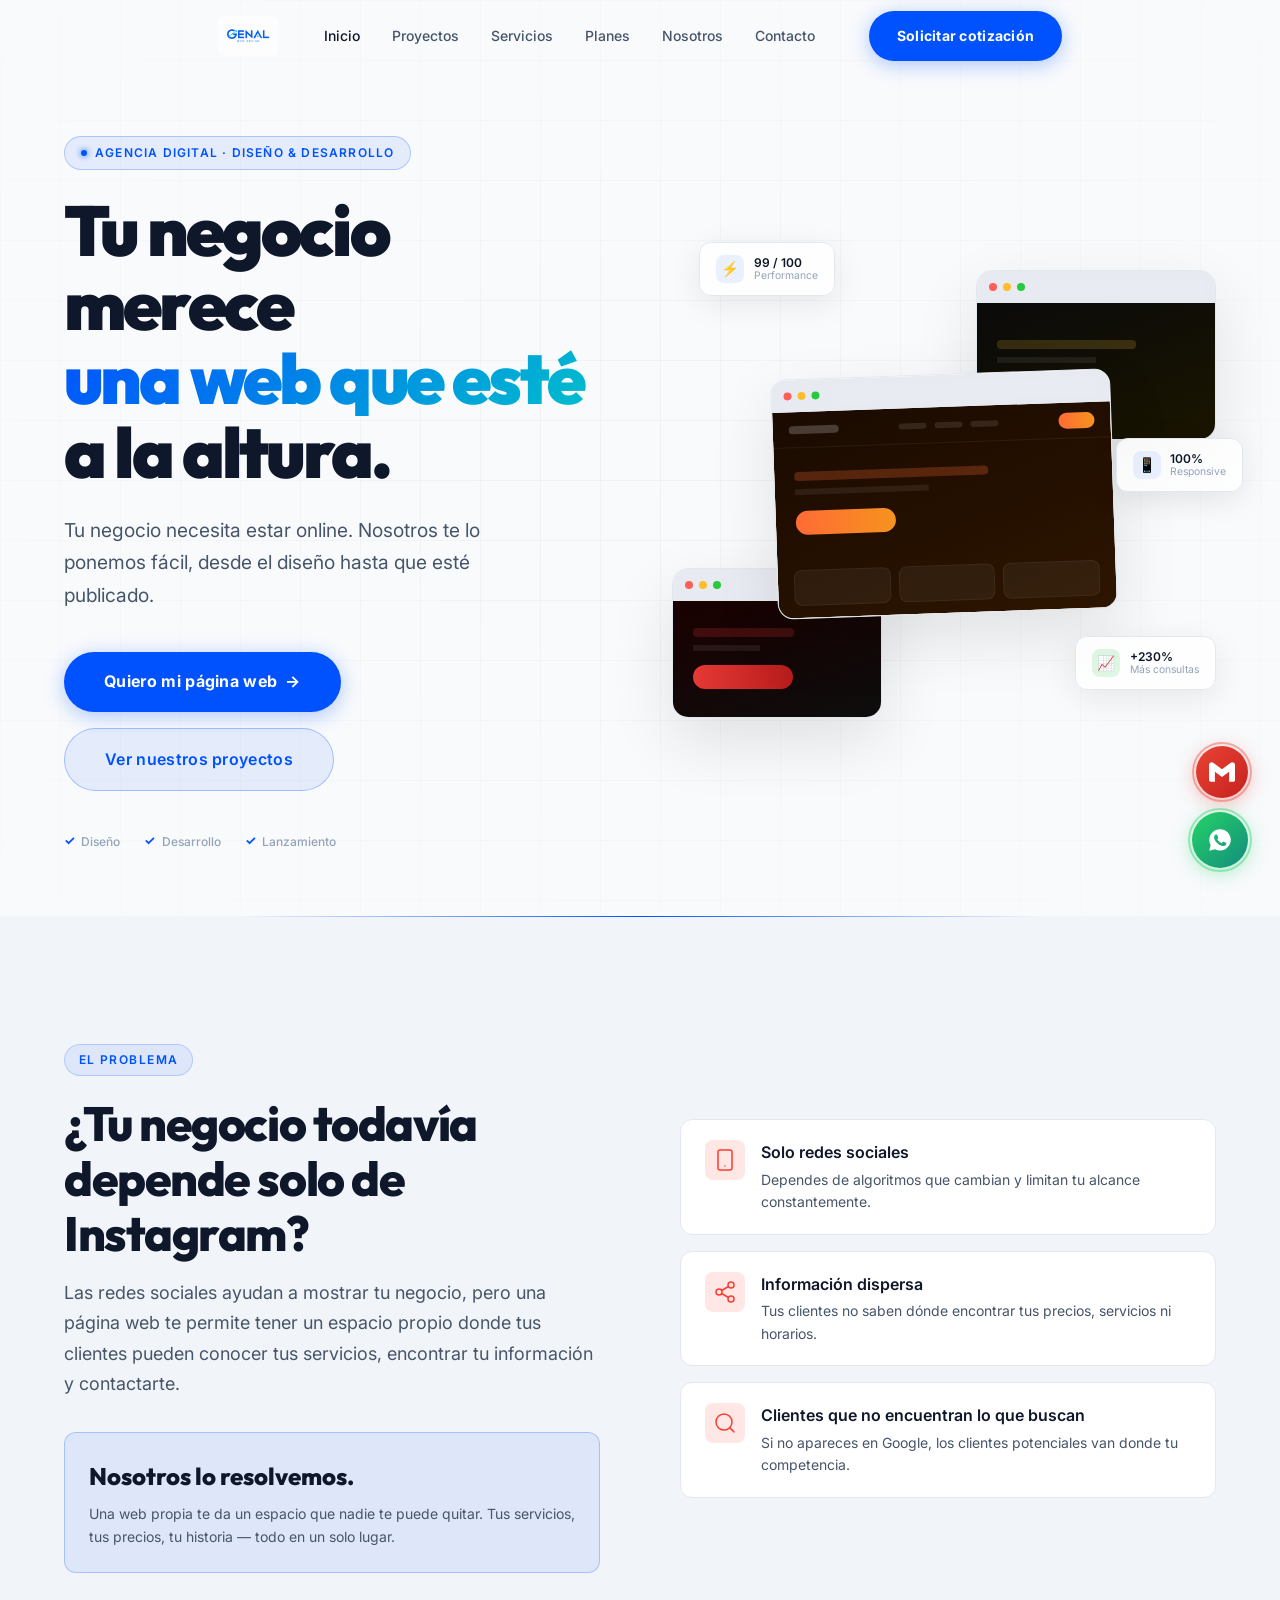
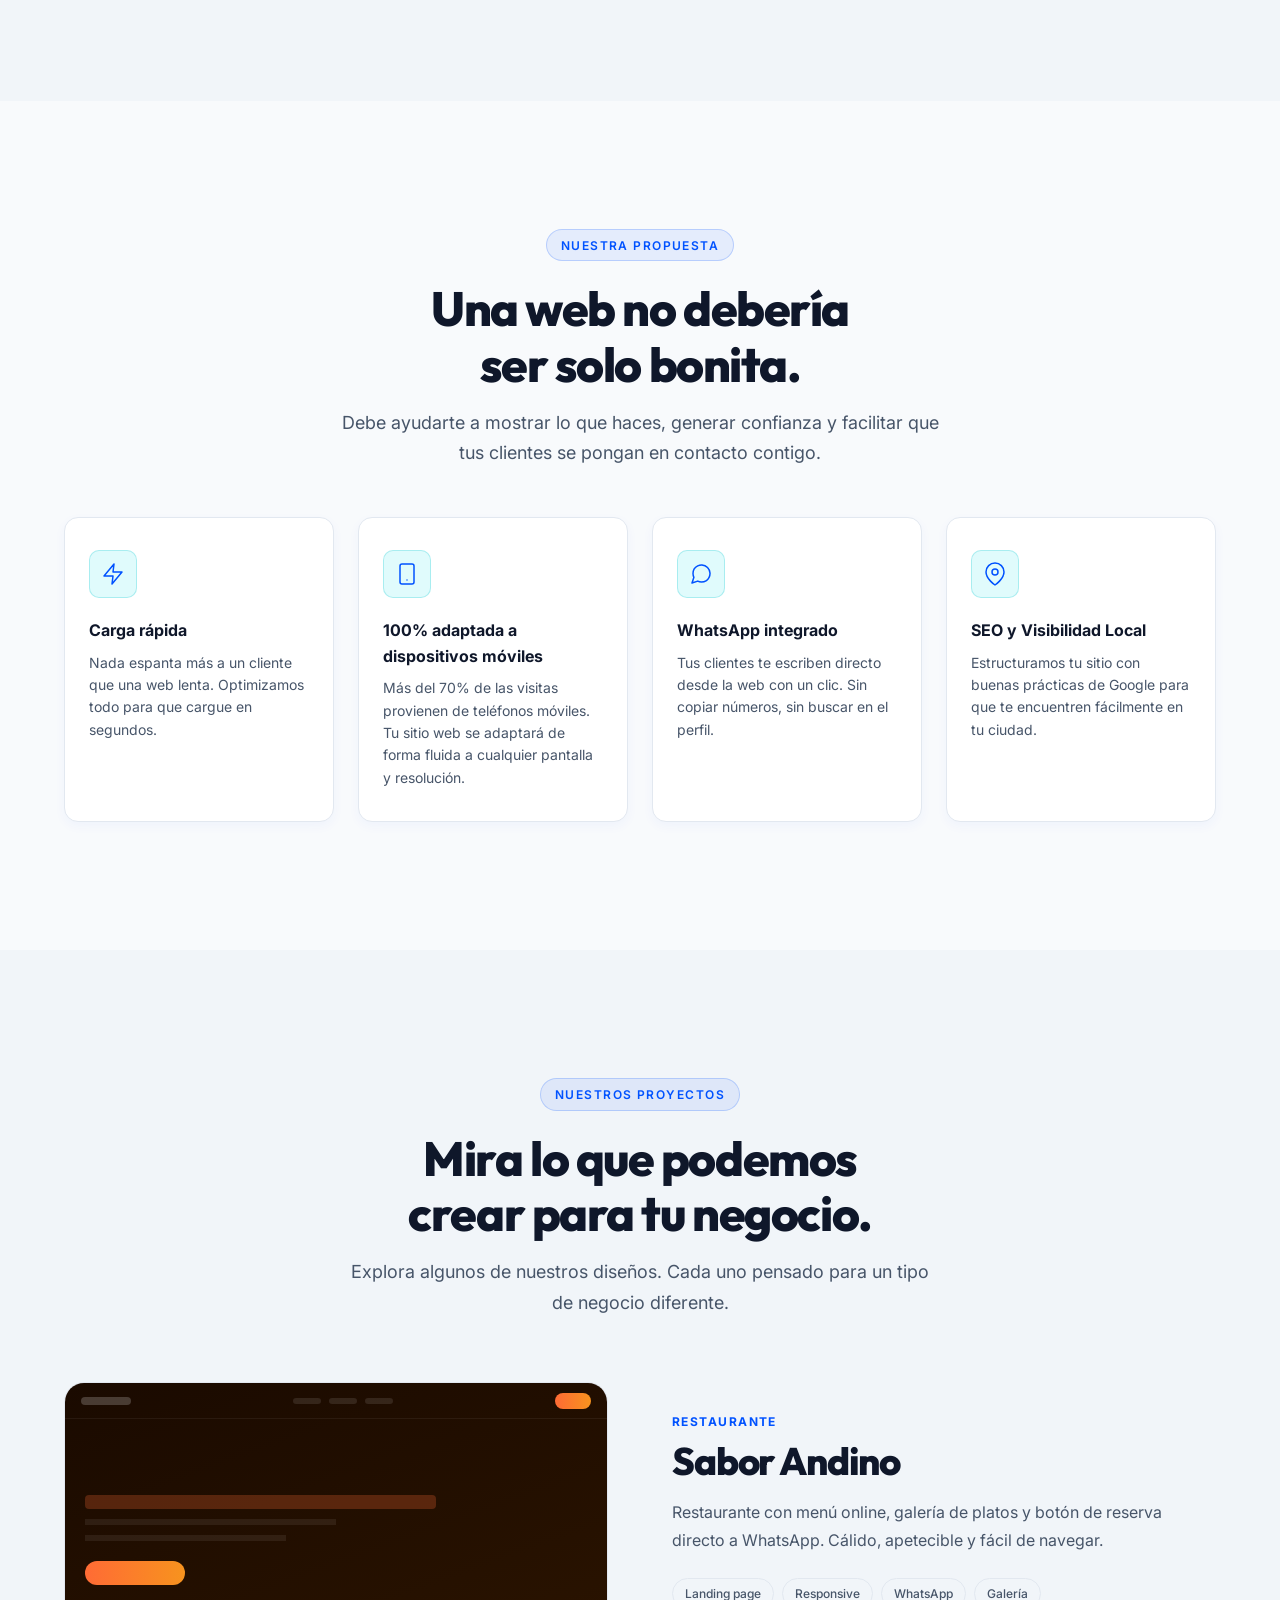
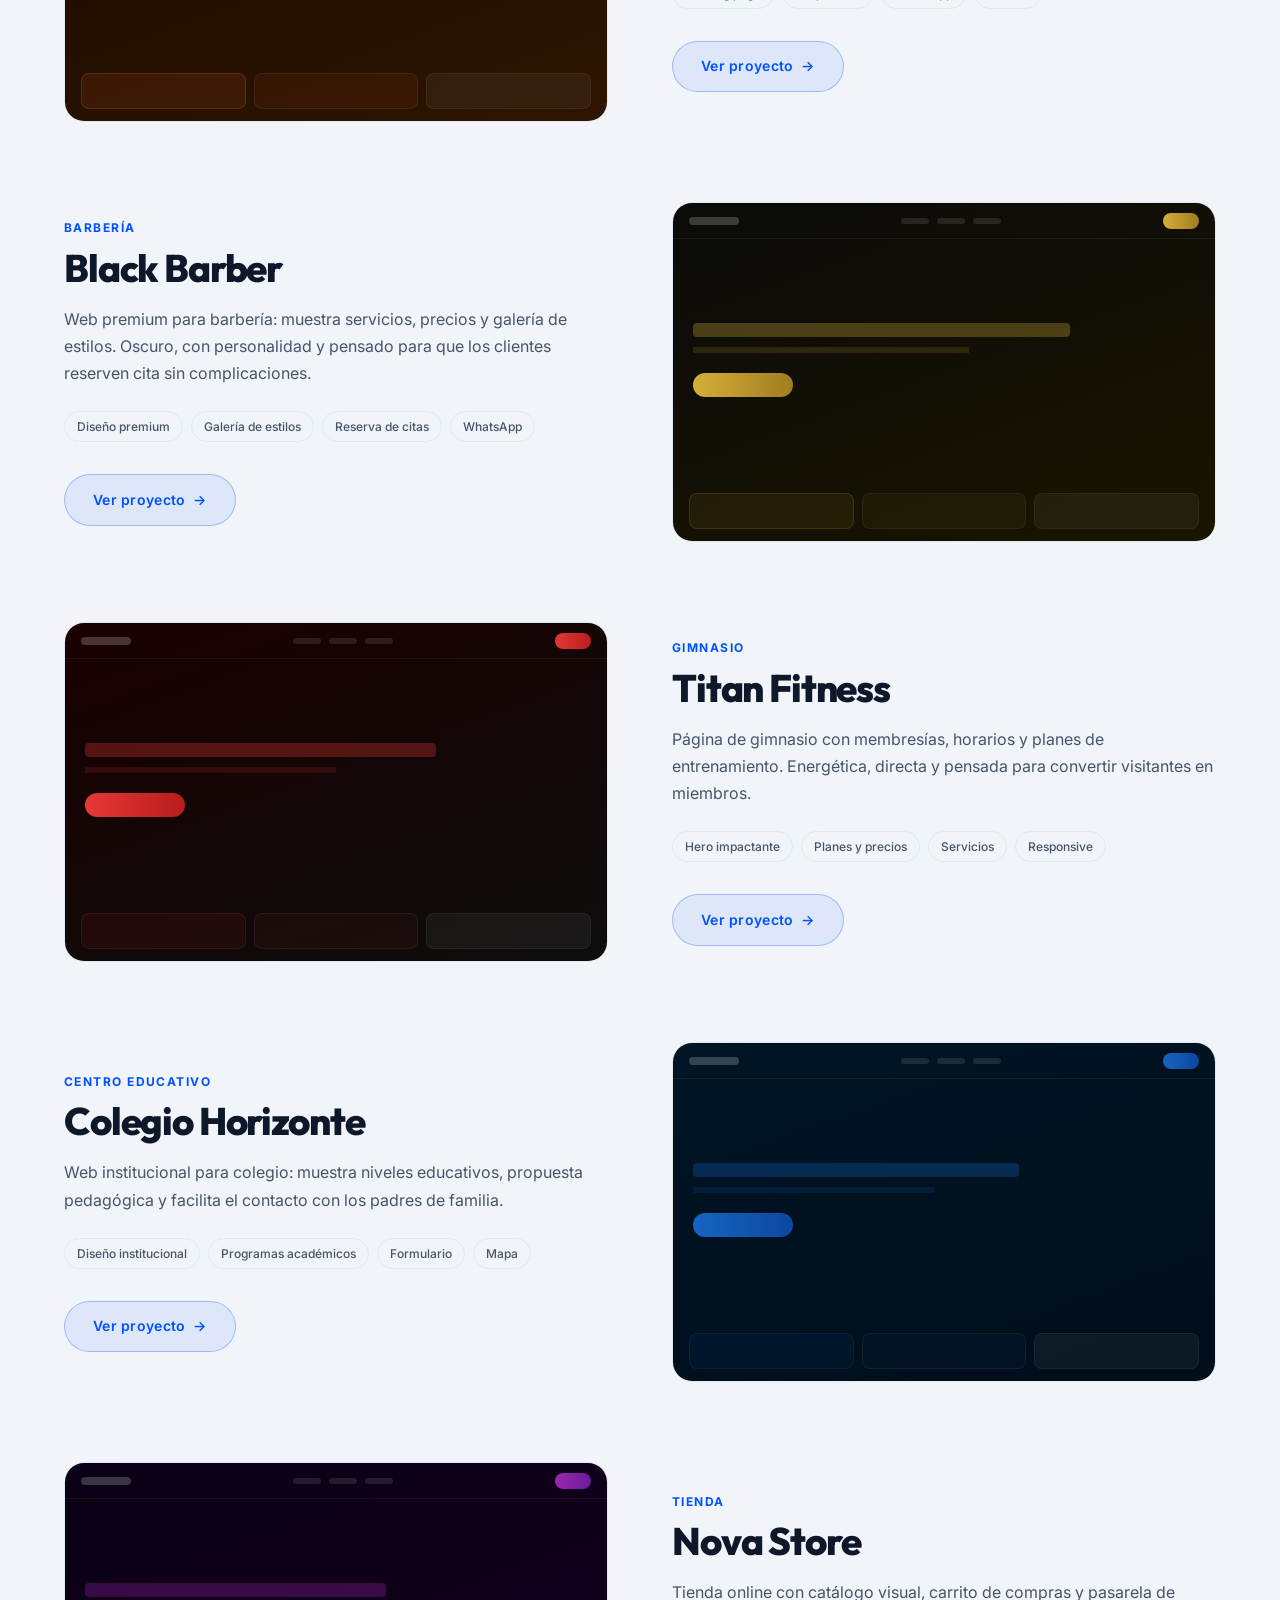
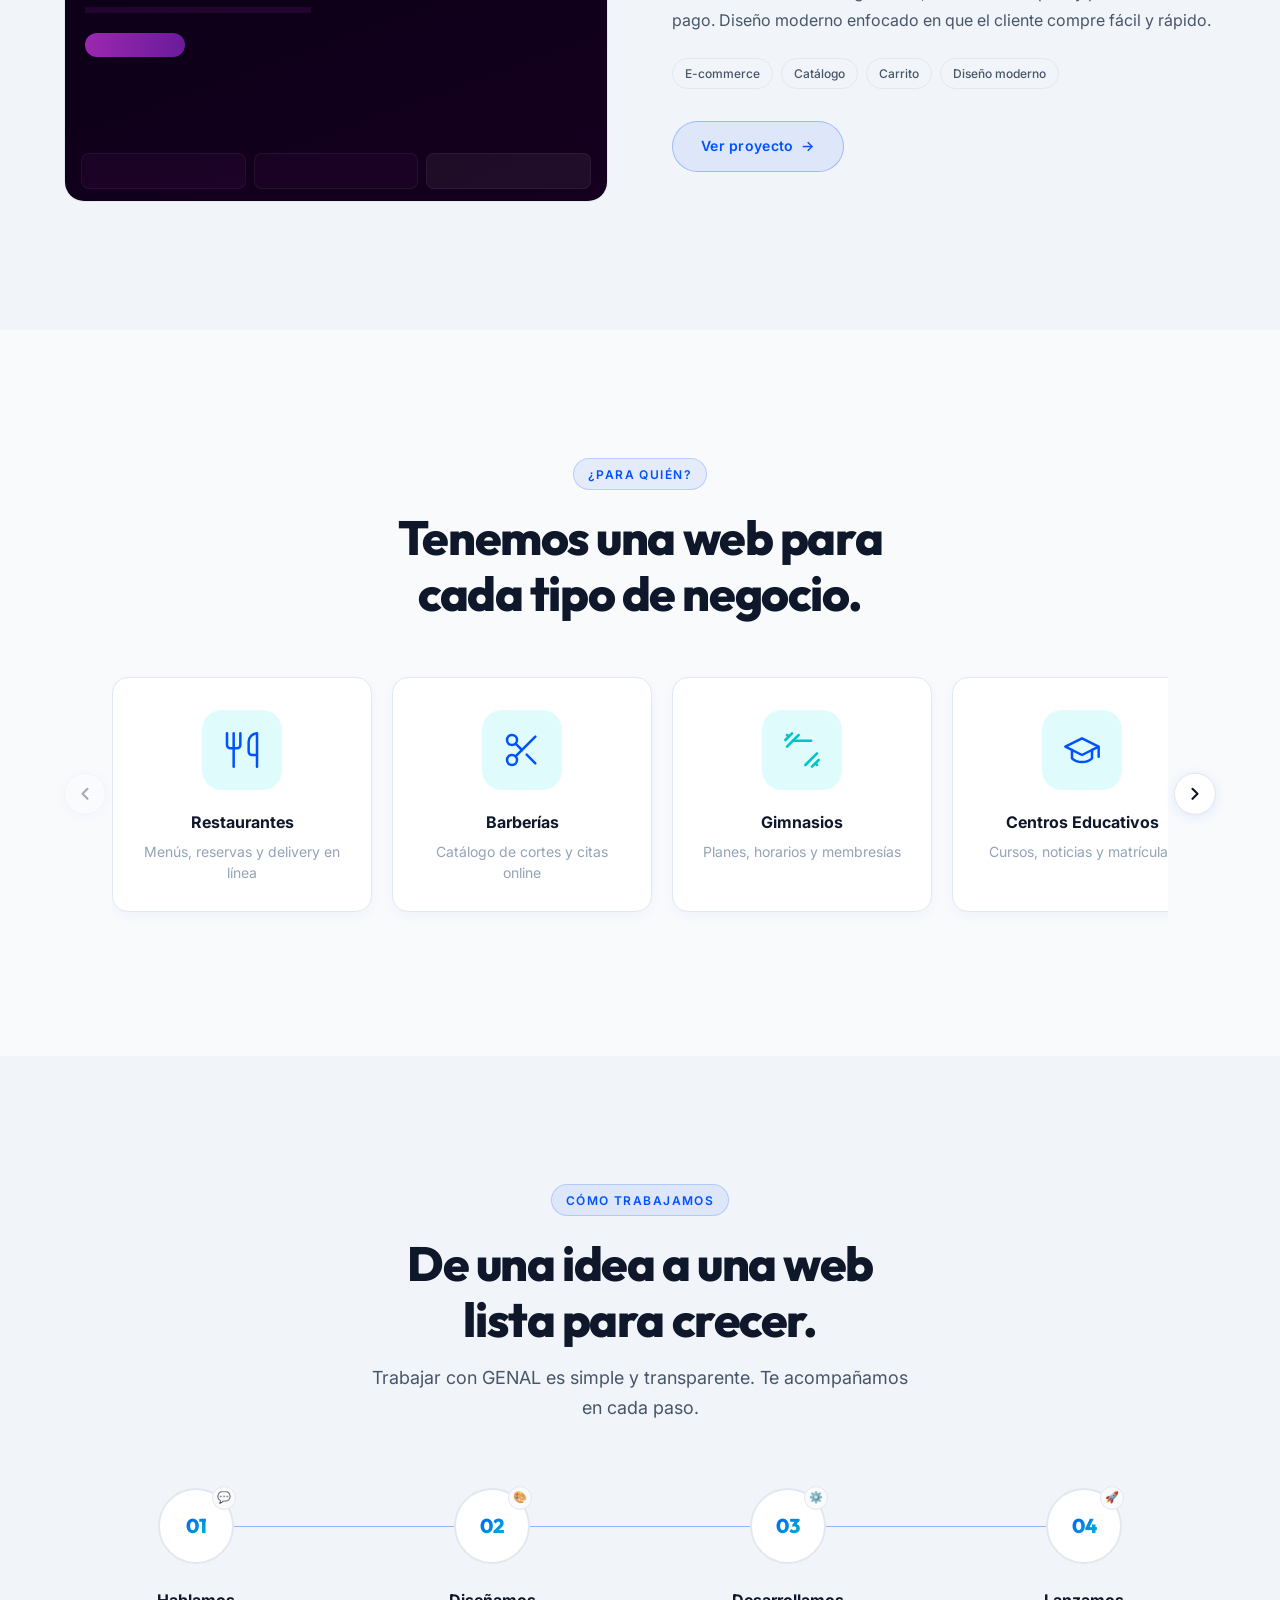
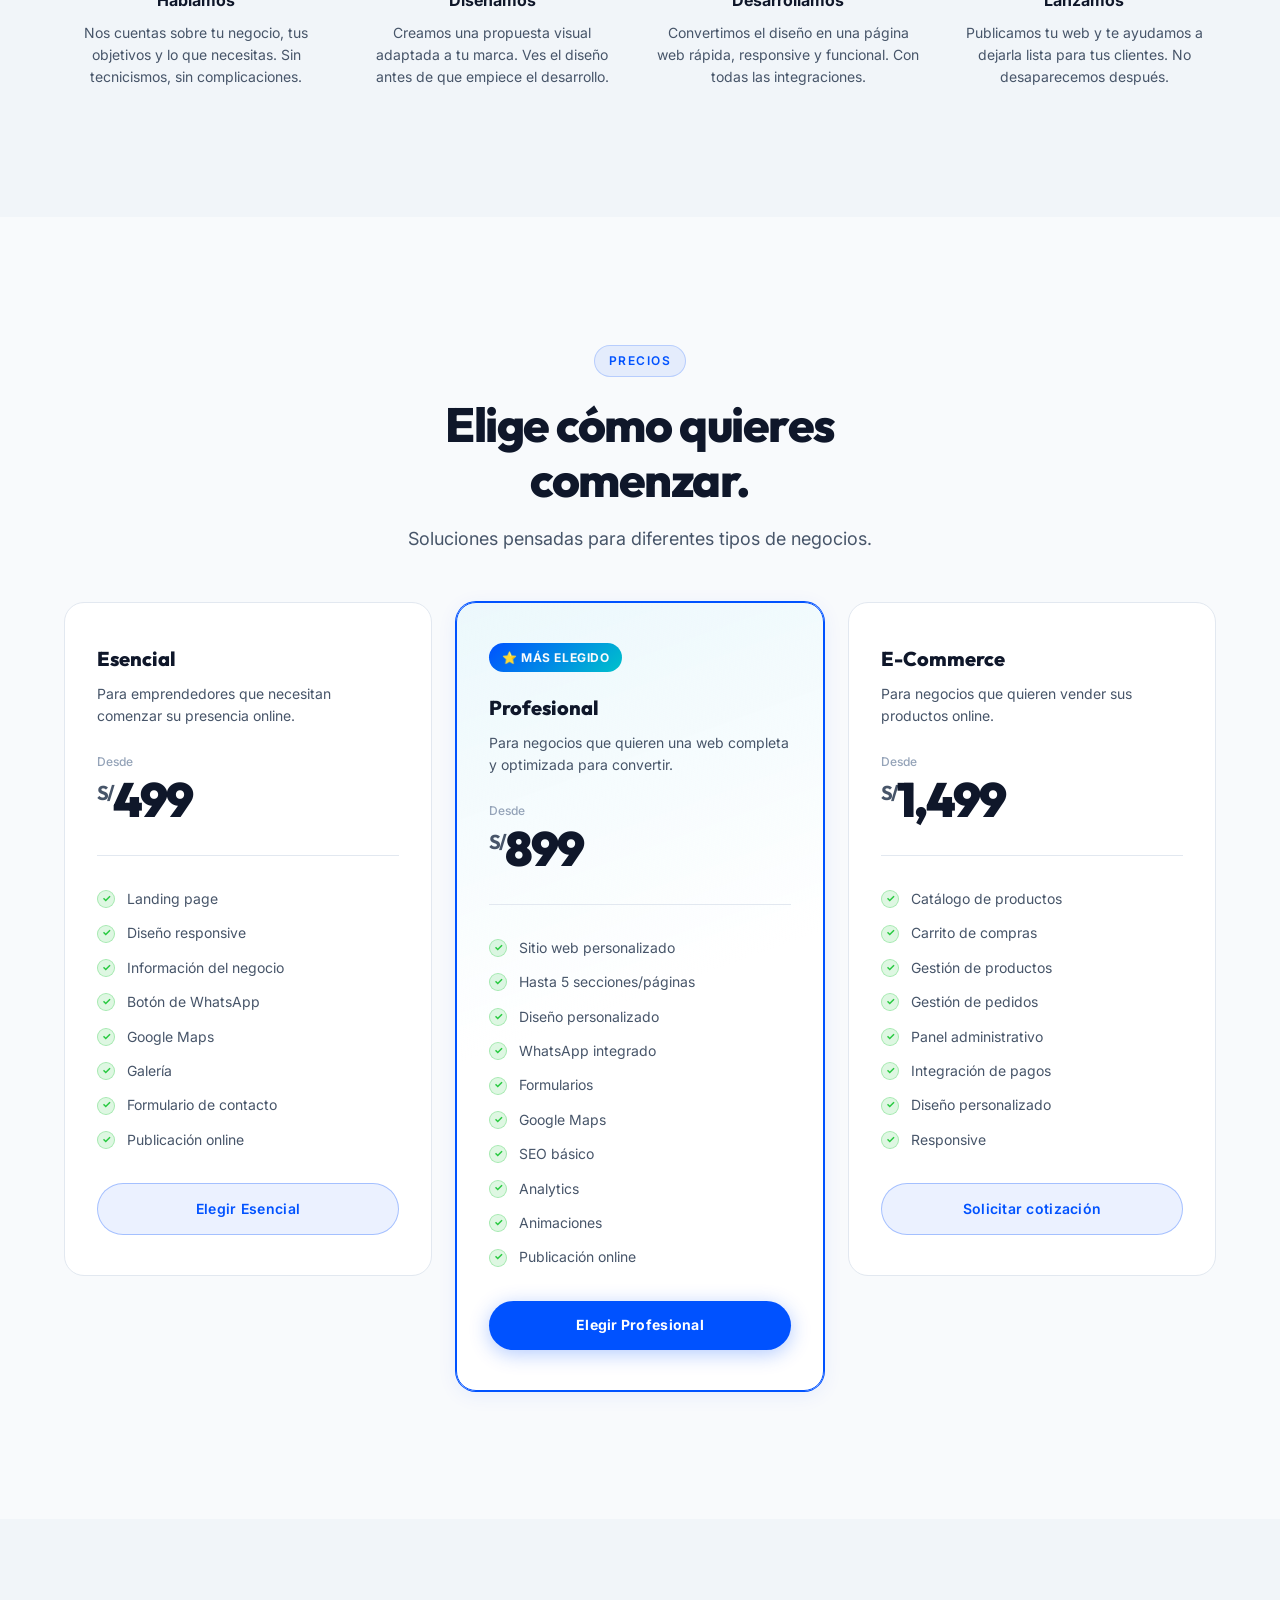
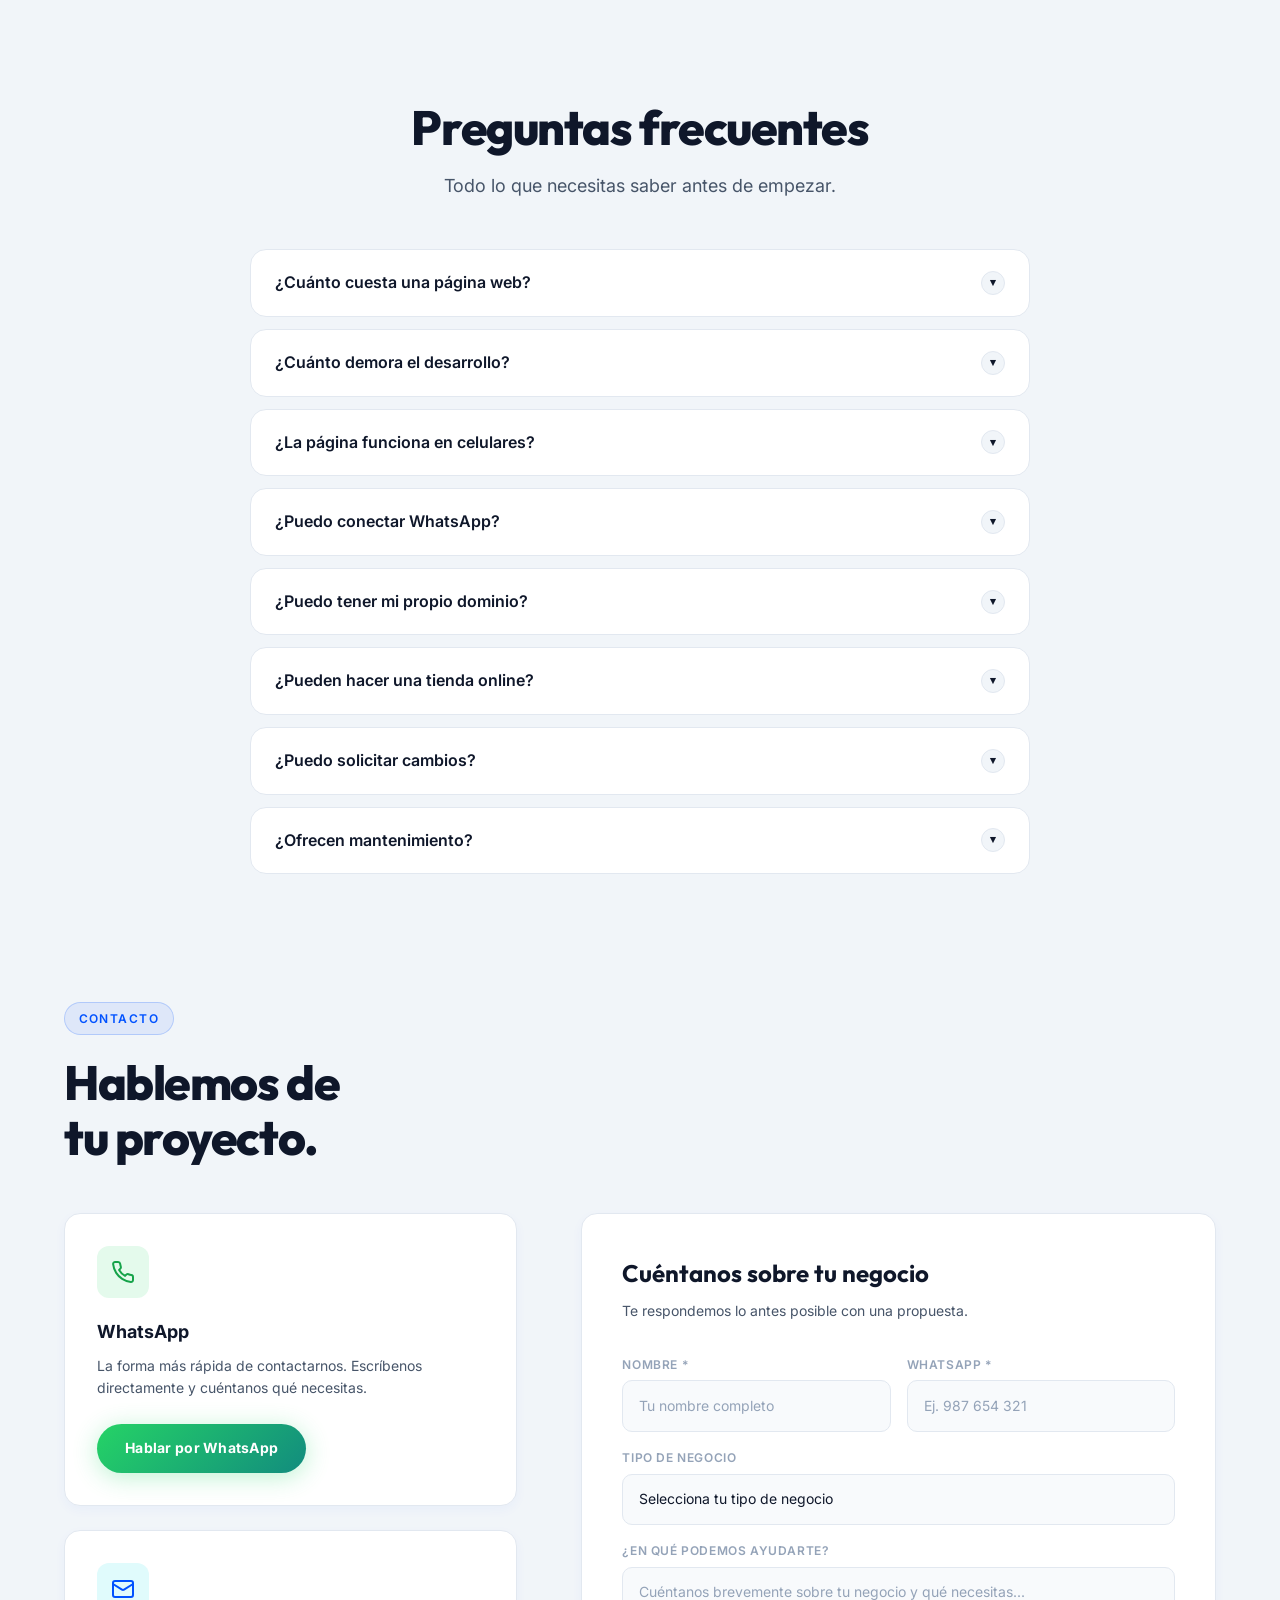
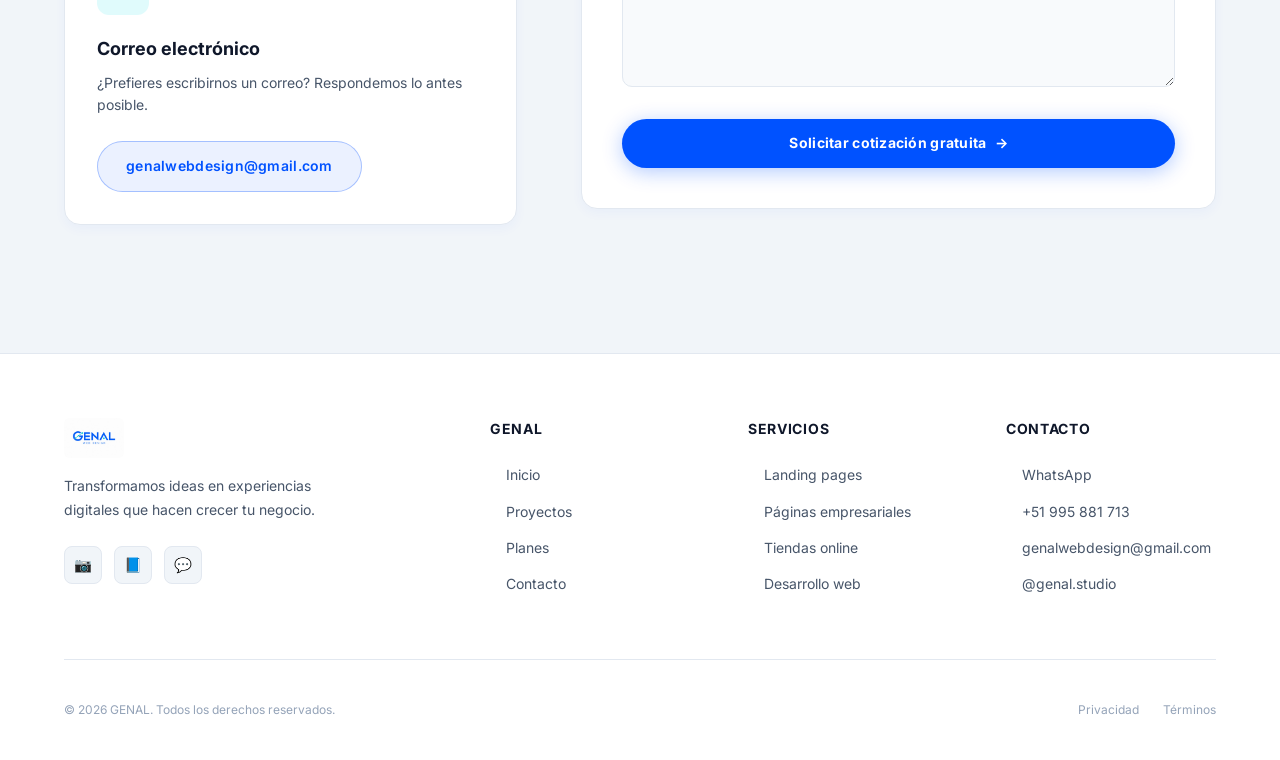
==== commit 731ae808: "copy: update mobile responsiveness text to professional phrasing" ====
--- a/index.html
+++ b/index.html
@@ -346,8 +346,8 @@
             <div class="value-icon" aria-hidden="true">
               <svg width="24" height="24" viewBox="0 0 24 24" fill="none" stroke="currentColor" stroke-width="1.5" stroke-linecap="round" stroke-linejoin="round"><rect x="5" y="2" width="14" height="20" rx="2" ry="2"></rect><line x1="12" y1="18" x2="12.01" y2="18"></line></svg>
             </div>
-            <h3>Se ve bien en el celu</h3>
-            <p>Más del 70% de visitas vienen del celular. Tu web tiene que verse perfecta en cualquier pantalla.</p>
+            <h3>100% adaptada a dispositivos móviles</h3>
+            <p>Más del 70% de las visitas provienen de teléfonos móviles. Tu sitio web se adaptará de forma fluida a cualquier pantalla y resolución.</p>
           </div>
 
           <div class="value-card reveal reveal-delay-2">
